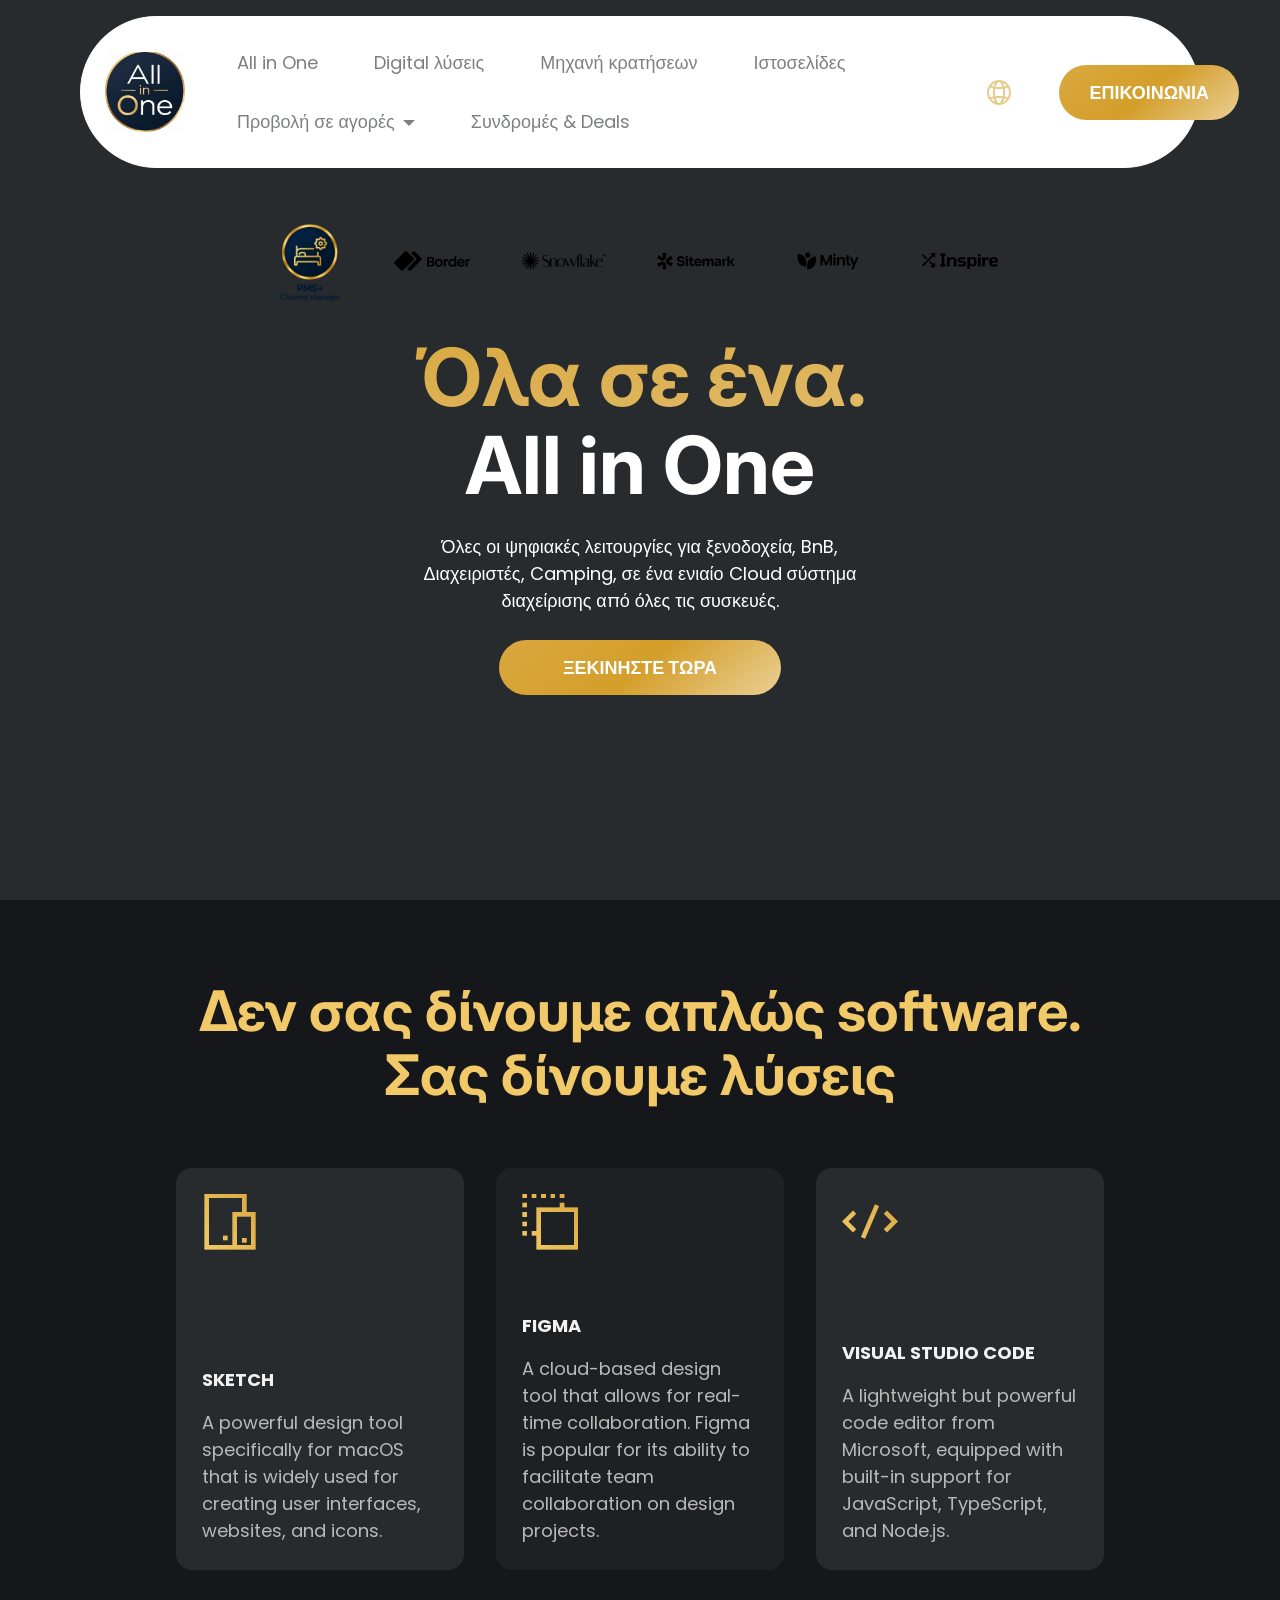
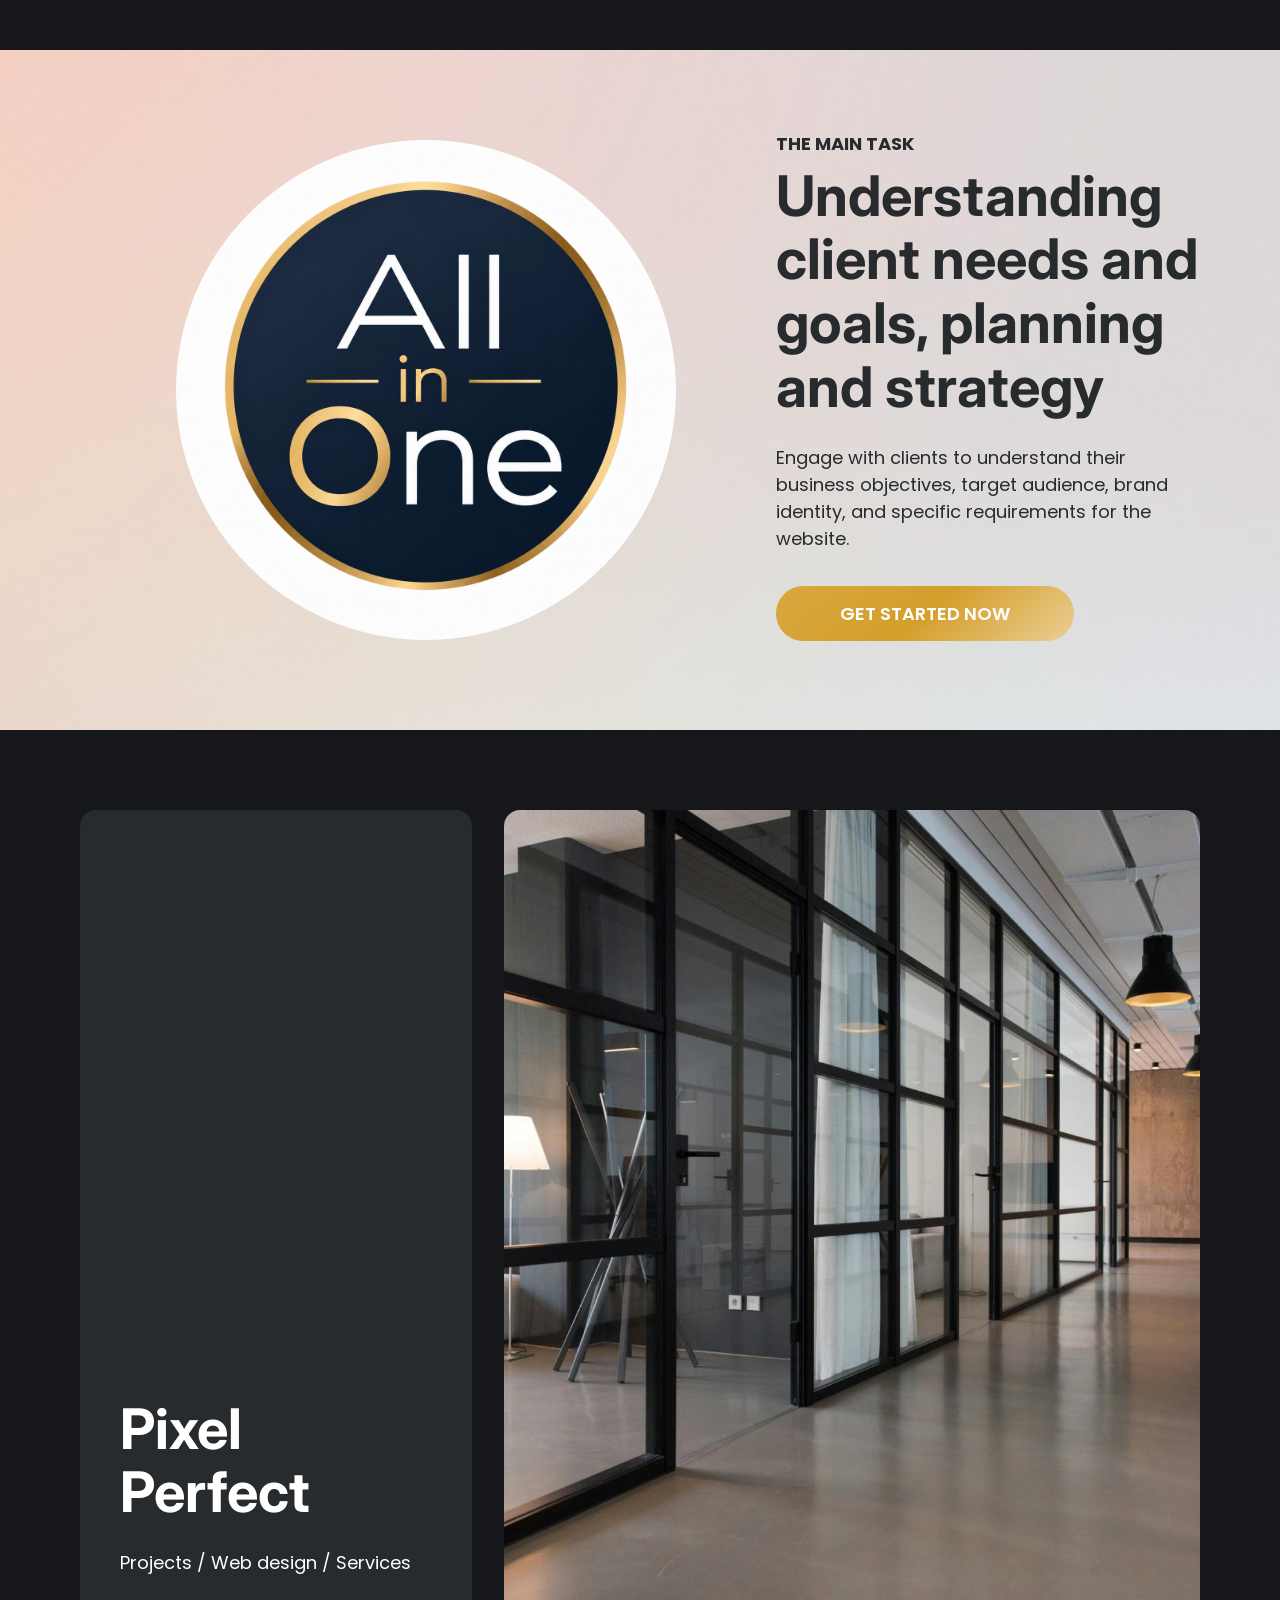
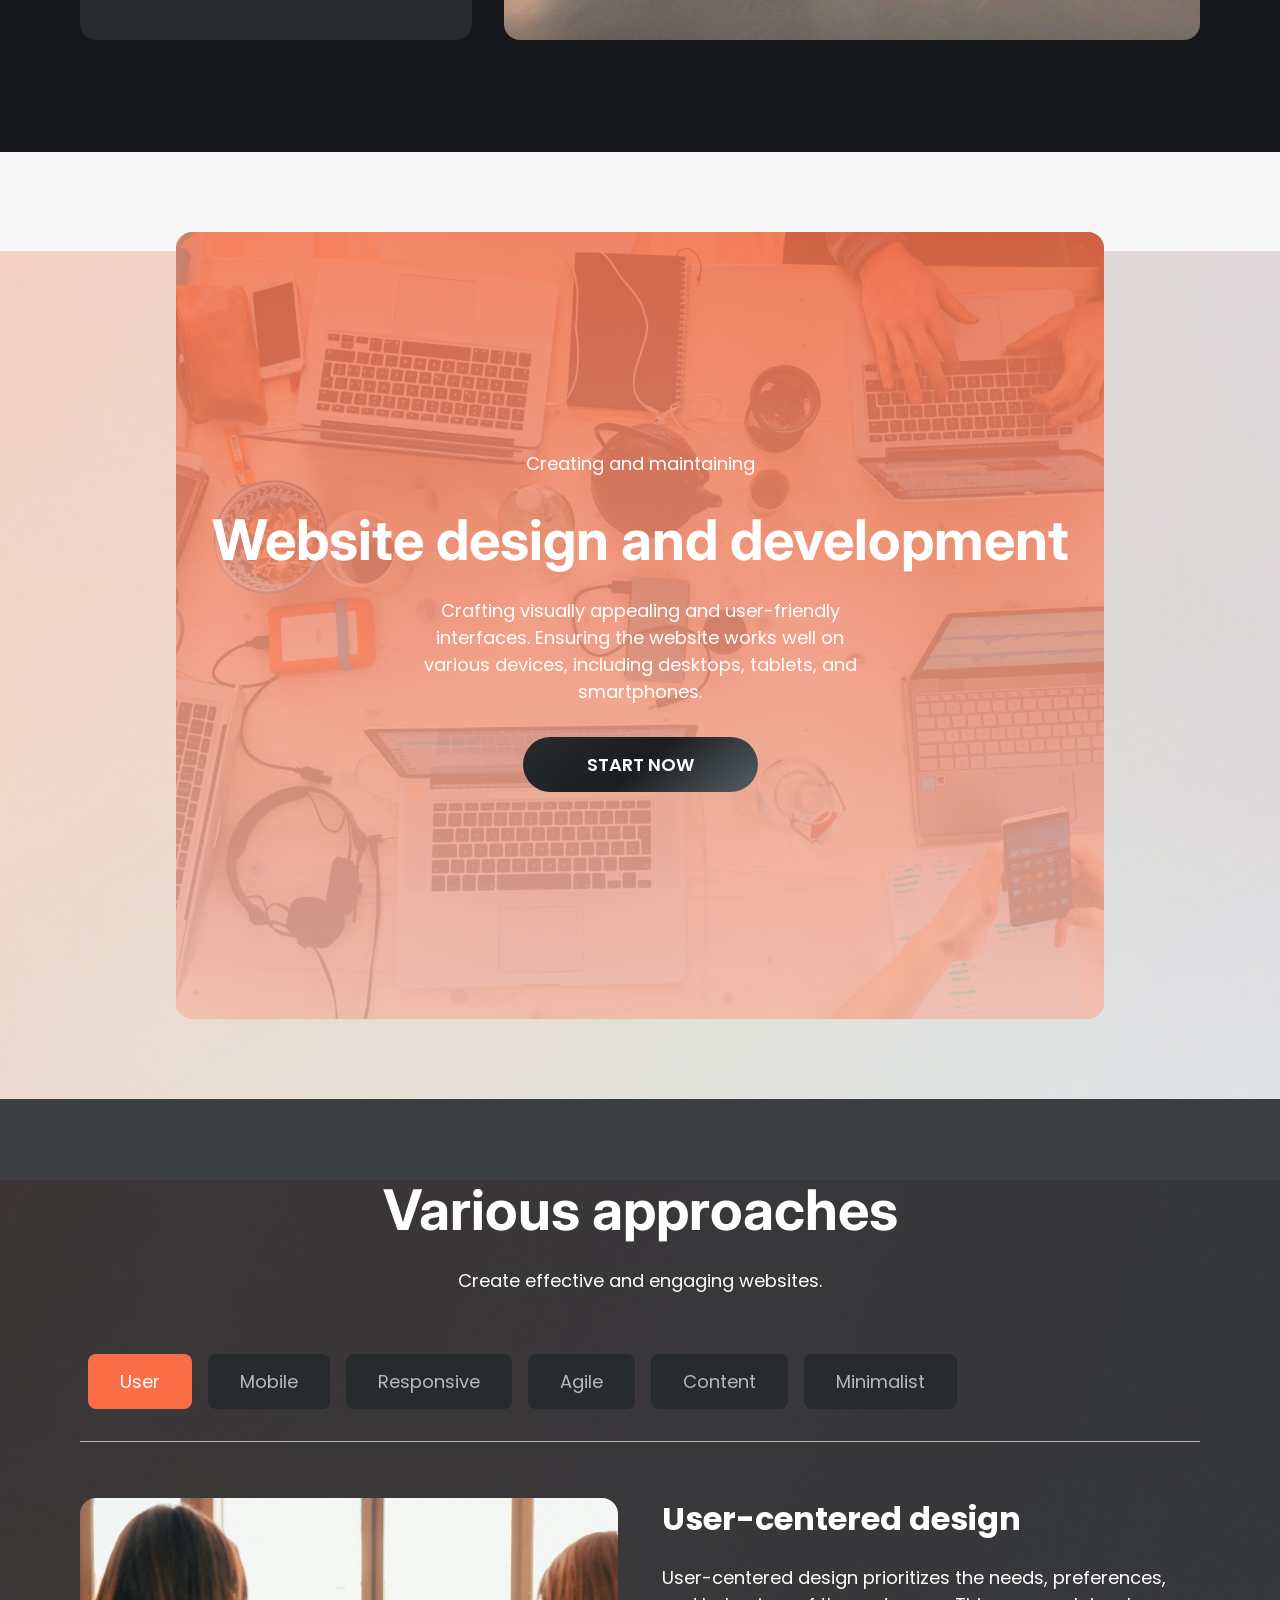
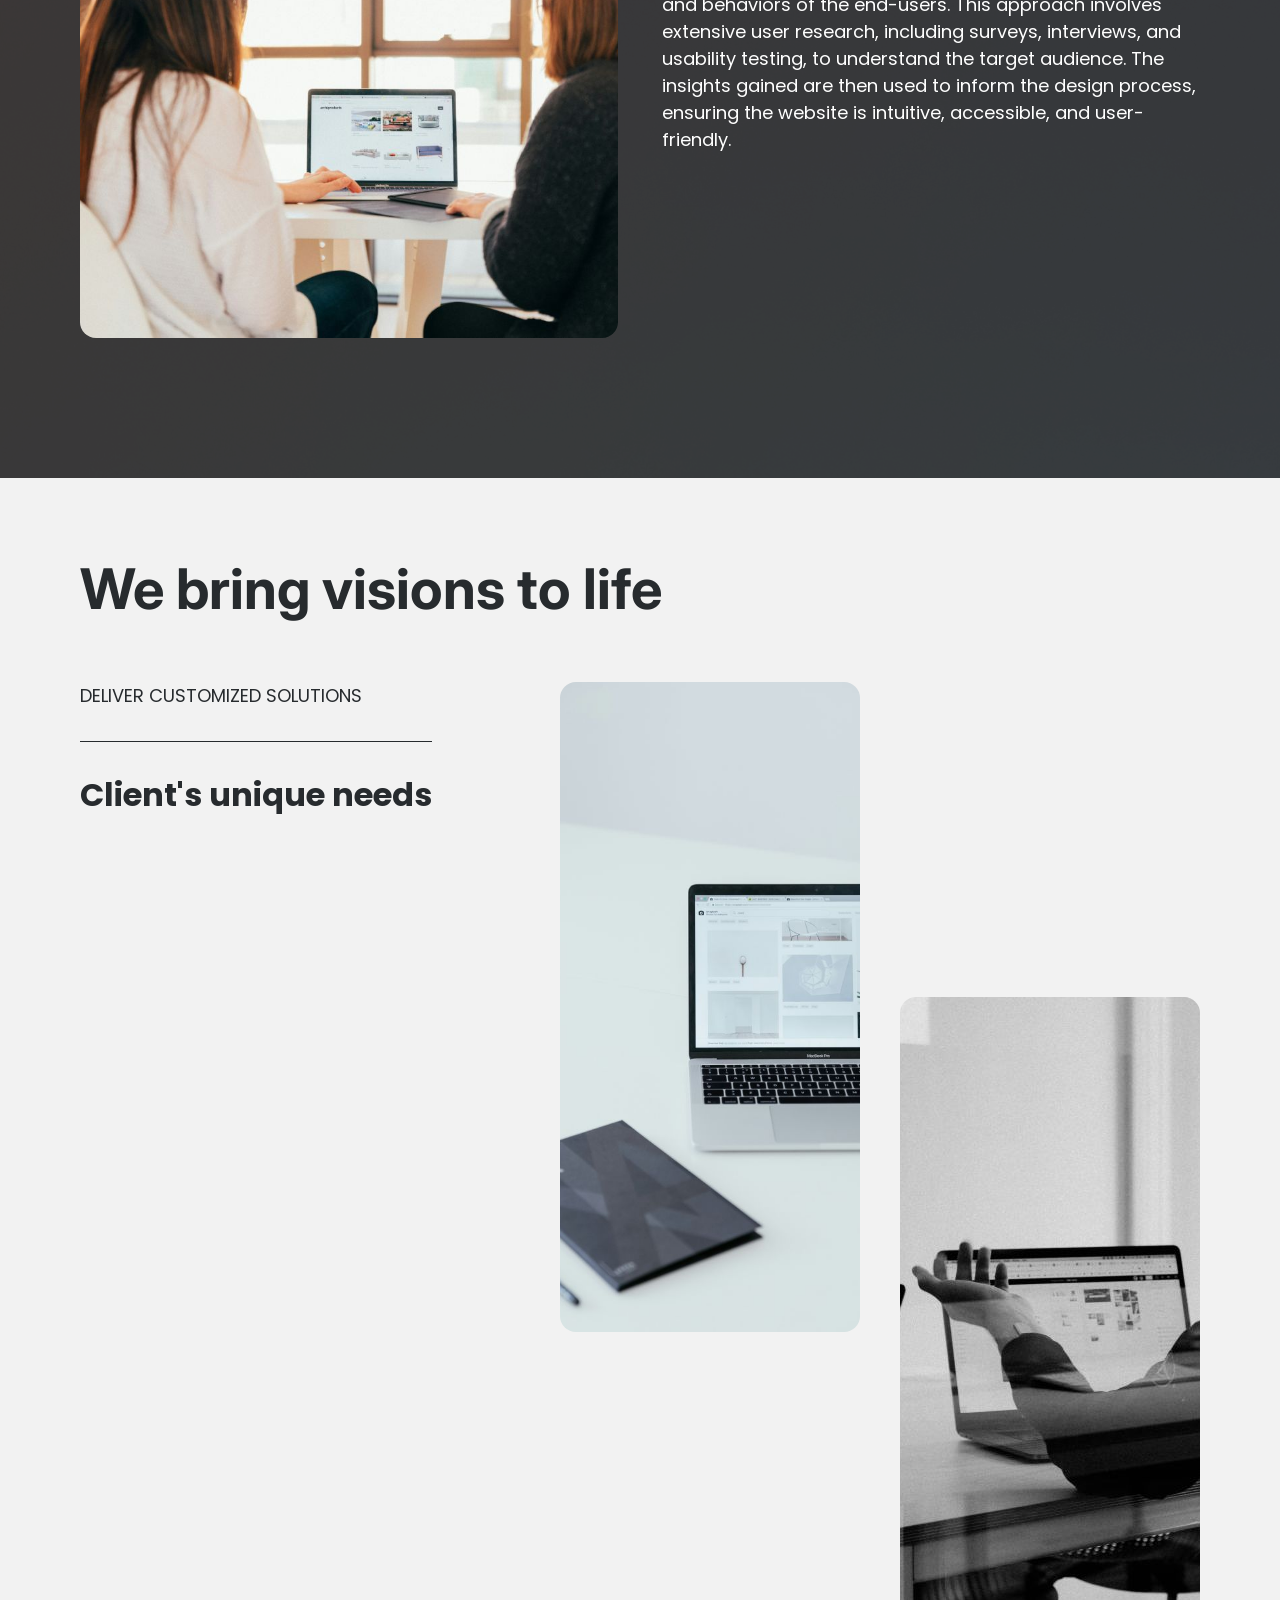
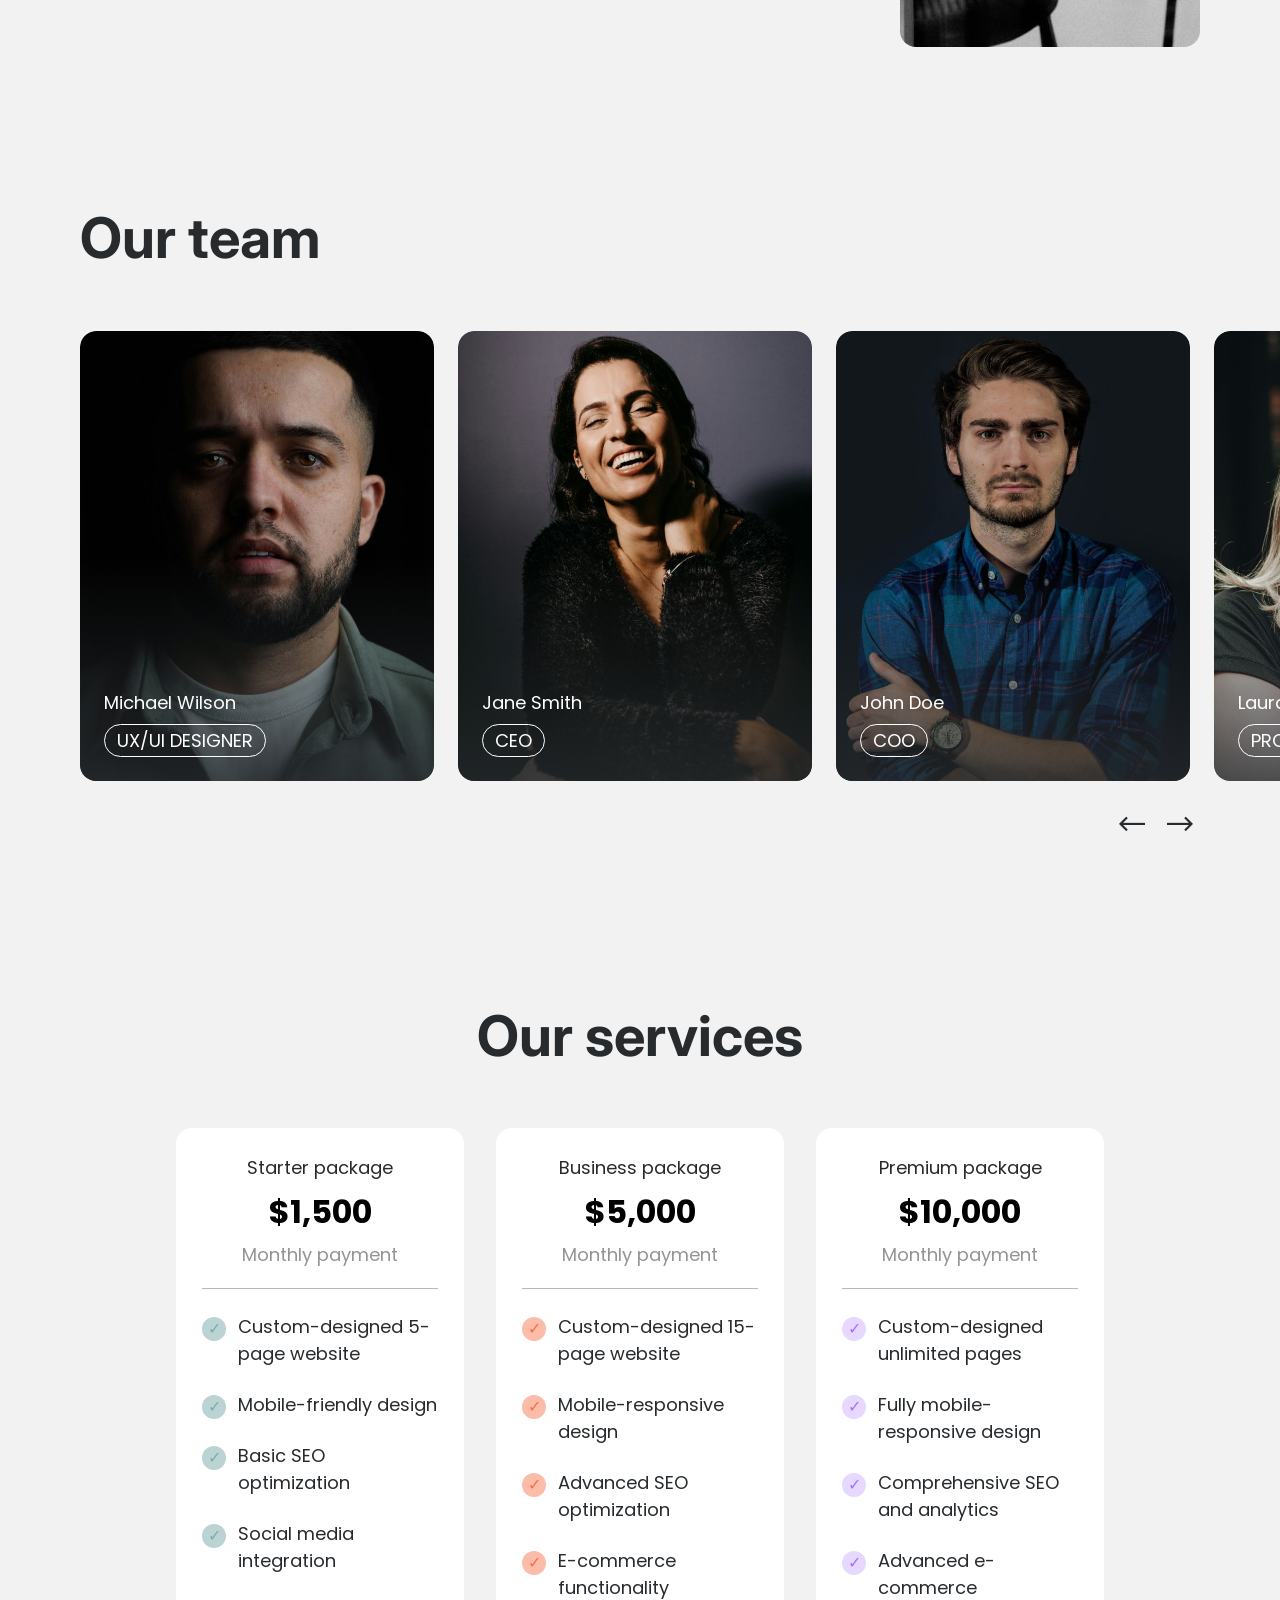
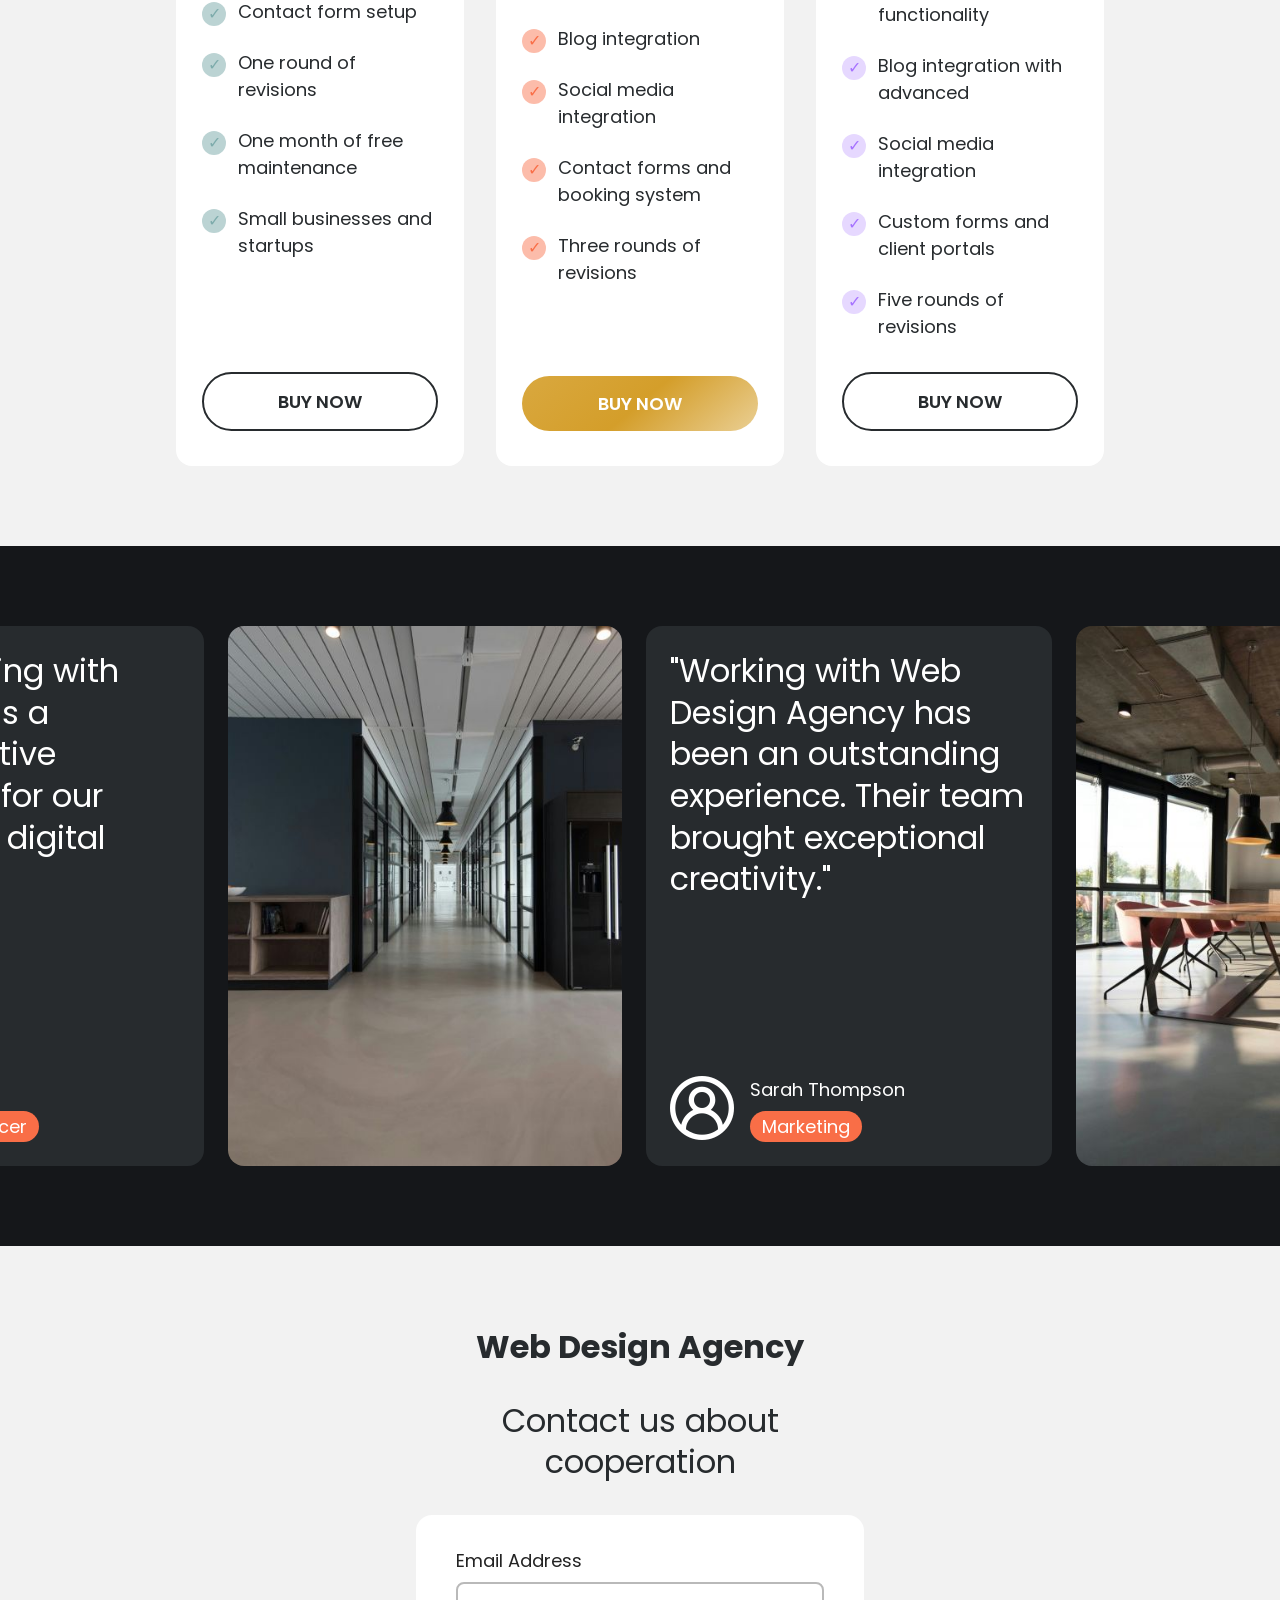
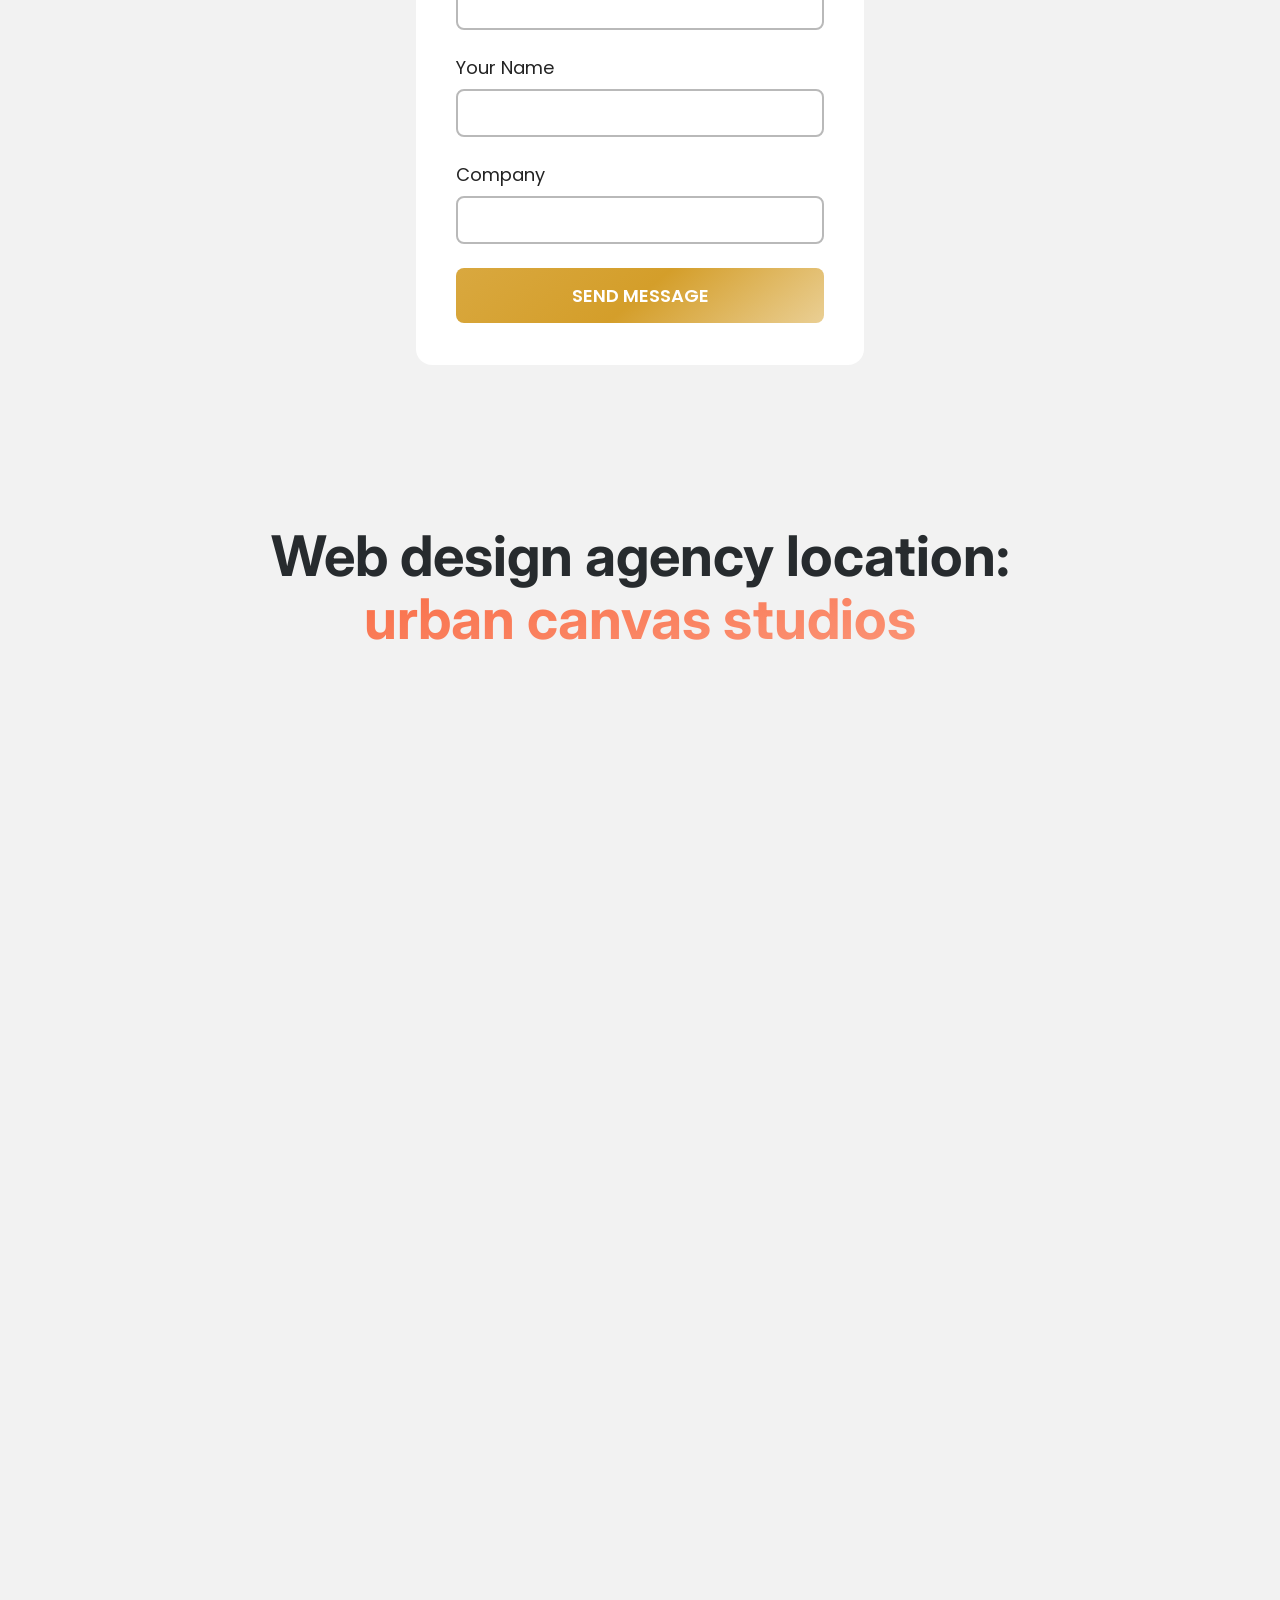
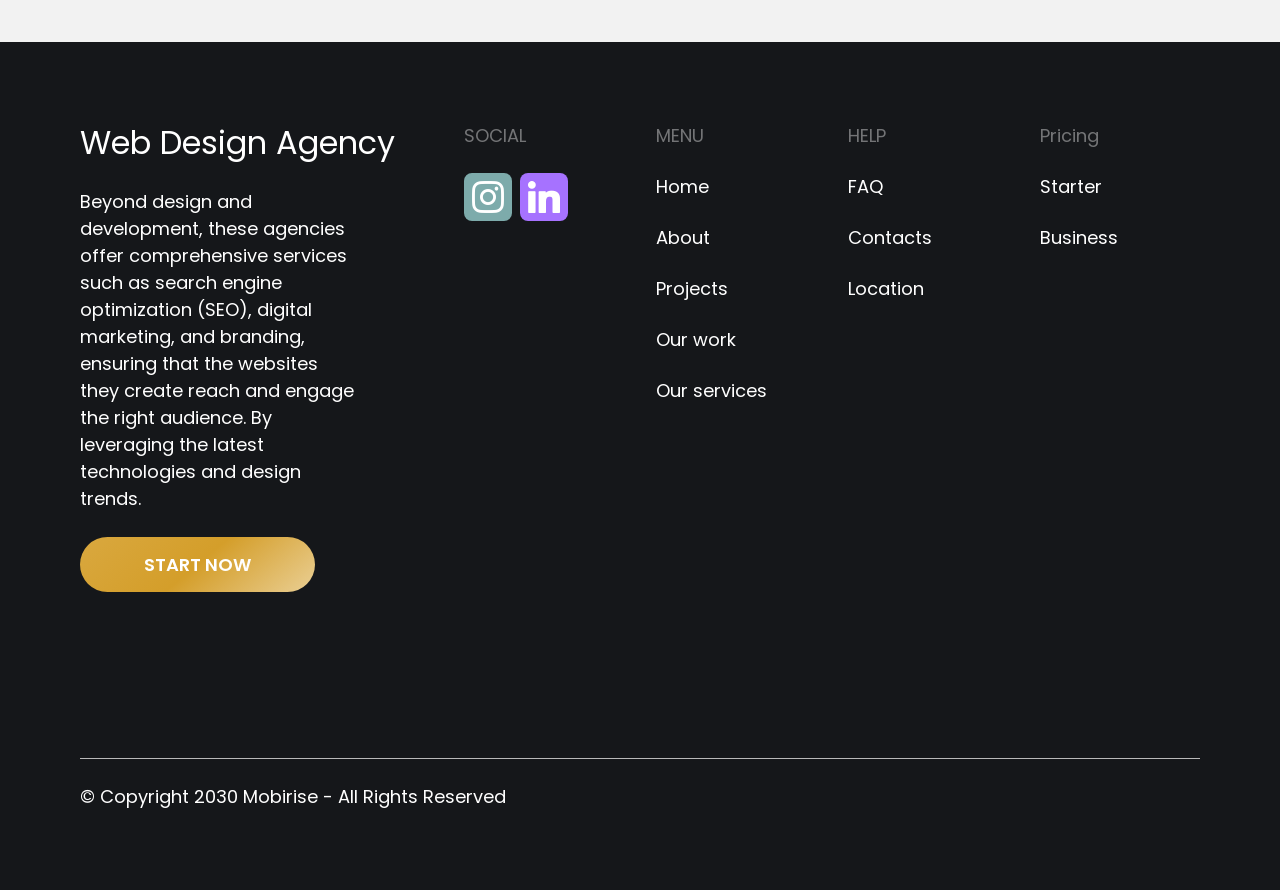
==== page1.html @ 9975ed6d "create github pages" ====
<!DOCTYPE html>
<html  >
<head>
  
  <meta charset="UTF-8">
  <meta http-equiv="X-UA-Compatible" content="IE=edge">
  
  <meta name="viewport" content="width=device-width, initial-scale=1, minimum-scale=1">
  <link rel="shortcut icon" href="assets/images/all-in-one-rundes-logo-new-1-160x160.png" type="image/x-icon">
  <meta name="description" content="">
  
  
  <title>Test ChatGPT</title>
  <link rel="stylesheet" href="assets/web/assets/mobirise-icons2/mobirise2.css">
  <link rel="stylesheet" href="assets/bootstrap/css/bootstrap.min.css">
  <link rel="stylesheet" href="assets/parallax/jarallax.css">
  <link rel="stylesheet" href="assets/dropdown/css/style.css">
  <link rel="stylesheet" href="assets/socicon/css/styles.css">
  <link rel="stylesheet" href="assets/theme/css/style.css">
  <link rel="preload" href="https://fonts.googleapis.com/css?family=Inter:100,200,300,400,500,600,700,800,900,100i,200i,300i,400i,500i,600i,700i,800i,900i&display=swap" as="style" onload="this.onload=null;this.rel='stylesheet'">
  <noscript><link rel="stylesheet" href="https://fonts.googleapis.com/css?family=Inter:100,200,300,400,500,600,700,800,900,100i,200i,300i,400i,500i,600i,700i,800i,900i&display=swap"></noscript>
  <link rel="preload" href="https://fonts.googleapis.com/css?family=Poppins:100,100i,200,200i,300,300i,400,400i,500,500i,600,600i,700,700i,800,800i,900,900i&display=swap" as="style" onload="this.onload=null;this.rel='stylesheet'">
  <noscript><link rel="stylesheet" href="https://fonts.googleapis.com/css?family=Poppins:100,100i,200,200i,300,300i,400,400i,500,500i,600,600i,700,700i,800,800i,900,900i&display=swap"></noscript>
  <link rel="preload" as="style" href="assets/mobirise/css/mbr-additional.css?v=fBbhf9"><link rel="stylesheet" href="assets/mobirise/css/mbr-additional.css?v=fBbhf9" type="text/css">

  
  
  

</head>
<body>
  
  <section data-bs-version="5.1" class="menu menu01 flexm5 cid-vvcooTs8A8" once="menu" id="menu01-2">
    

    <div class="container-fluid">
        <nav class="navbar navbar-dropdown navbar-fixed-top navbar-expand-lg">
            <div class="menu-container">
                <div class="navbar-brand">
				<span class="navbar-logo">
					<a href="file:///Users/andreasstefanis/Library/Application%20Support/Mobirise.com/Mobirise/andreas_0040stefanis_002dconsulting_002ede/addons/flexm5/components/index.html">
						<img src="assets/images/all-in-one-rundes-logo-new-1-160x160.png" alt="" style="height: 5rem;">
					</a>
				</span>
                    
                </div>
                <button class="navbar-toggler" type="button" data-toggle="collapse" data-bs-toggle="collapse" data-target="#navbarSupportedContent" data-bs-target="#navbarSupportedContent" aria-controls="navbarNavAltMarkup" aria-expanded="false" aria-label="Toggle navigation">
                    <div class="hamburger">
                        <span></span>
                        <span></span>
                        <span></span>
                        <span></span>
                    </div>
                </button>
                <div class="collapse navbar-collapse" id="navbarSupportedContent">
                    <ul class="navbar-nav nav-dropdown" data-app-modern-menu="true"><li class="nav-item">
                            <a class="nav-link link text-primary display-4" href="file:///Users/andreasstefanis/Library/Application%20Support/Mobirise.com/Mobirise/andreas_0040stefanis_002dconsulting_002ede/addons/flexm5/components/index.html">All in One</a>
                        </li><li class="nav-item"><a class="nav-link link text-primary display-4" href="file:///Users/andreasstefanis/Library/Application%20Support/Mobirise.com/Mobirise/andreas_0040stefanis_002dconsulting_002ede/addons/flexm5/components/index.html">Digital λύσεις</a></li><li class="nav-item"><a class="nav-link link text-primary display-4" href="file:///Users/andreasstefanis/Library/Application%20Support/Mobirise.com/Mobirise/andreas_0040stefanis_002dconsulting_002ede/addons/flexm5/components/index.html">Μηχανή κρατήσεων</a></li><li class="nav-item"><a class="nav-link link text-primary display-4" href="file:///Users/andreasstefanis/Library/Application%20Support/Mobirise.com/Mobirise/andreas_0040stefanis_002dconsulting_002ede/addons/flexm5/components/index.html">Ιστοσελίδες</a></li><li class="nav-item dropdown"><a class="nav-link link text-primary dropdown-toggle display-4" href="file:///Users/andreasstefanis/Library/Application%20Support/Mobirise.com/Mobirise/andreas_0040stefanis_002dconsulting_002ede/addons/flexm5/components/index.html" data-toggle="dropdown-submenu" data-bs-toggle="dropdown" data-bs-auto-close="outside" aria-expanded="false">Προβολή σε αγορές</a><div class="dropdown-menu" aria-labelledby="dropdown-324"><a class="text-primary dropdown-item display-4" href="file:///Users/andreasstefanis/Library/Application%20Support/Mobirise.com/Mobirise/andreas_0040stefanis_002dconsulting_002ede/addons/flexm5/components/index.html">Campings</a><a class="text-primary show dropdown-item display-4" href="file:///Users/andreasstefanis/Library/Application%20Support/Mobirise.com/Mobirise/andreas_0040stefanis_002dconsulting_002ede/addons/flexm5/components/index.html">Padel</a><a class="text-primary show dropdown-item display-4" href="file:///Users/andreasstefanis/Library/Application%20Support/Mobirise.com/Mobirise/andreas_0040stefanis_002dconsulting_002ede/addons/flexm5/components/index.html">secret-deals-hotels</a></div></li>
                        
                        
                        <li class="nav-item">
                            <a class="nav-link link text-primary display-4" href="#pricing01-e">Συνδρομές &amp; Deals</a>
                        </li></ul>
                    <div class="icons-menu">
                        <a class="iconfont-wrapper" href="#">
                            <span class="p-2 mbr-iconfont mobi-mbri-globe-2 mobi-mbri"></span>
                        </a>
                        
                        
                        
                    </div>
                    <div class="navbar-buttons mbr-section-btn"><a class="btn btn-secondary display-4" href="#">ΕΠΙΚΟΙΝΩΝΙΑ</a></div>
                </div>
            </div>
        </nav>
    </div>
</section>

<section data-bs-version="5.1" class="header01 flexm5 cid-vvcooTIbWu mbr-fullscreen" id="header01-3">
	

	
	

	<div class="container-fluid">
		<div class="row">
			<div class="col-12">
				<div class="content-wrapper">
					<div class="clients-wrapper">
						<div class="clients-wrap">
							<div class="item features-image">
								<div class="item-wrapper">
									<div class="item-img">
										<img src="assets/images/pms-channel20manager-labels-all-in-one-200x250.png" alt="" title="">
									</div>
								</div>
							</div>
							<div class="item features-image">
								<div class="item-wrapper">
									<div class="item-img">
										<img src="assets/images/2.png" alt="" title="">
									</div>
								</div>
							</div>
							<div class="item features-image">
								<div class="item-wrapper">
									<div class="item-img">
										<img src="assets/images/3.png" alt="" title="">
									</div>
								</div>
							</div>
							<div class="item features-image">
								<div class="item-wrapper">
									<div class="item-img">
										<img src="assets/images/4.png" alt="" title="">
									</div>
								</div>
							</div>
							<div class="item features-image">
								<div class="item-wrapper">
									<div class="item-img">
										<img src="assets/images/5.png" alt="" title="">
									</div>
								</div>
							</div>
							<div class="item features-image">
								<div class="item-wrapper">
									<div class="item-img">
										<img src="assets/images/6.png" alt="" title="">
									</div>
								</div>
							</div>
						</div>
					</div>
					<h1 class="mbr-section-title mbr-fonts-style display-1">
						<strong><span><b>Όλα σε ένα.</b></span><br>All in One</strong></h1>
					<div class="text-wrapper">
						<p class="mbr-text mbr-fonts-style display-4">
							Όλες οι ψηφιακές λειτουργίες για ξενοδοχεία, BnB, Διαχειριστές, Camping, σε ένα ενιαίο Cloud σύστημα διαχείρισης από όλες τις συσκευές.</p>
					</div>
					<div class="mbr-section-btn"><a class="btn btn-secondary display-4" href="#">ΞΕΚΙΝΗΣΤΕ ΤΩΡΑ</a></div>
				</div>
			</div>
		</div>
	</div>
</section>

<section data-bs-version="5.1" class="features02 flexm5 cid-vvcooTVljd" id="features02-4">
    

    
    

    <div class="container-fluid">
        <div class="row items-wrap">
            <div class="col-12 col-lg-10">
                <div class="content-wrapper">
                    <h2 class="mbr-section-title mbr-fonts-style display-5">
                        <strong>Δεν σας δίνουμε απλώς software. Σας δίνουμε λύσεις</strong></h2>
                </div>
            </div>
            <div class="col-12 col-lg-10">
                <div class="items-wrapper">
                    <div class="item features-without-image">
                        <div class="item-wrapper card_1">
                            <div class="icon-wrapper">
                                <span class="mbr-iconfont mobi-mbri-devices mobi-mbri"></span>
                            </div>
                            <div class="card-box">
                                <div class="title-wrap">
                                    <h4 class="item-title mbr-fonts-style display-4">
                                        <strong>SKETCH</strong>
                                    </h4>
                                    <p class="item-text mbr-fonts-style display-4">
                                        A powerful design tool specifically for macOS that is widely used for creating user
                                        interfaces, websites, and icons.
                                    </p>
                                </div>
                            </div>
                        </div>
                    </div>
                    <div class="item features-without-image">
                        <div class="item-wrapper card_2">
                            <div class="icon-wrapper">
                                <span class="mbr-iconfont mobi-mbri-drag-n-drop-2 mobi-mbri"></span>
                            </div>
                            <div class="card-box">
                                <div class="title-wrap">
                                    <h4 class="item-title_2 mbr-fonts-style display-4">
                                        <strong>FIGMA</strong>
                                    </h4>
                                    <p class="item-text_2 mbr-fonts-style display-4">
                                        A cloud-based design tool that allows for real-time collaboration. Figma is popular for
                                        its ability to facilitate team collaboration on design projects.
                                    </p>
                                </div>
                            </div>
                        </div>
                    </div>
                    <div class="item features-without-image">
                        <div class="item-wrapper card_1">
                            <div class="icon-wrapper">
                                <span class="mbr-iconfont mobi-mbri-code mobi-mbri"></span>
                            </div>
                            <div class="card-box">
                                <div class="title-wrap">
                                    <h4 class="item-title mbr-fonts-style display-4">
                                        <strong>VISUAL STUDIO CODE</strong>
                                    </h4>
                                    <p class="item-text mbr-fonts-style display-4">
                                        A lightweight but powerful code editor from Microsoft, equipped with built-in support
                                        for JavaScript, TypeScript, and Node.js.
                                    </p>
                                </div>
                            </div>
                        </div>
                    </div>
                </div>
            </div>
        </div>
    </div>
</section>

<section data-bs-version="5.1" class="article01 flexm5 cid-vvcooU8VPP" id="article01-5">
    

    
    <div class="mbr-overlay" style="opacity: 0.6; background-color: rgb(242, 242, 242);"></div>

    <div class="container-fluid">
        <div class="row items-wrapper">
            <div class="col-12 col-lg-5 card">
				<div class="image-wrapper">
					<img src="assets/images/all-in-one-rundes-logo-new-1254x1254.png" alt="">
				</div>
            </div>
            <div class="col-12 col-lg-6 card">
                <div class="content-wrapper">
                    <p class="mbr-desc mbr-fonts-style display-4">
                        <strong>THE MAIN TASK </strong>
                    </p>
                    <h2 class="mbr-section-title mbr-fonts-style display-5">
                        <strong>Understanding client needs and goals, planning and strategy</strong>
                    </h2>
                    <p class="mbr-text mbr-fonts-style display-4">
                        Engage with clients to understand their business objectives, target audience, brand identity,
                        and specific requirements for the website.
                    </p>
                    <div class="mbr-section-btn">
                        <a class="btn btn-secondary display-4" href="#">
                            GET STARTED NOW
                        </a>
                    </div>
                </div>
            </div>
        </div>
    </div>
</section>

<section data-bs-version="5.1" class="features04 flexm5 cid-vvcooUjVw0" id="features04-6">
    

    
    

    <div class="container-fluid">
        <div class="row">
            <div class="col-12">
                <div class="items-wrapper">
                    <div class="item features-image">
                        <div class="item-wrapper">
                            <div class="item-content">
                                <div class="title-wrap">
                                    <h4 class="item-title mbr-fonts-style display-5">
                                        <strong>Pixel Perfect</strong>
                                    </h4>
                                    <p class="item-desc mbr-fonts-style display-4">
                                        Projects / Web design / Services
                                    </p>
                                </div>
                            </div>
                            <div class="item-img">
                                <img src="assets/images/background2.jpg" alt="">
                            </div>
                        </div>
                    </div>
                </div>
            </div>
        </div>
    </div>
</section>

<section data-bs-version="5.1" class="article03 flexm5 cid-vvcooUuS1b mbr-parallax-background" id="article03-7">
    

    
    <div class="mbr-overlay" style="opacity: 0.6; background-color: rgb(242, 242, 242);"></div>

    <div class="container-fluid">
        <div class="row items-wrapper">
            <div class="col-12 col-lg-10">
                <div class="card-wrapper">
                    <div class="image-wrapper">
                        <img src="assets/images/background4.jpg" alt="">
                    </div>
                   <div class="content-wrap">
                       <p class="mbr-desc mbr-fonts-style display-4">
                           Creating and maintaining
                       </p>
                       <h2 class="mbr-section-title mbr-fonts-style display-5">
                           <strong>Website design and development</strong>
                       </h2>
                       <div class="text-wrapper">
                           <p class="mbr-text mbr-fonts-style display-4">
                               Crafting visually appealing and user-friendly interfaces. Ensuring the website works well on
                               various devices, including desktops, tablets, and smartphones.
                           </p>
                       </div>
                       <div class="mbr-section-btn">
                           <a class="btn btn-primary display-4" href="#">
                               START NOW
                           </a>
                       </div>
                   </div>
                </div>
            </div>
        </div>
    </div>
</section>

<section data-bs-version="5.1" class="tabs01 flexm5 cid-vvcooUFqM9 mbr-parallax-background" id="tabs01-8">
    

    
    <div class="mbr-overlay" style="opacity: 0.9; background-color: rgb(39, 43, 46);"></div>

    <div class="container-fluid">
        <div class="row">
            <div class="col-12">
                <div class="content-wrapper">
                    <h2 class="mbr-section-title mbr-fonts-style display-5">
                        <strong>Various approaches</strong>
                    </h2>
                    <p class="mbr-text mbr-fonts-style display-4">
                        Create effective and engaging websites.
                    </p>
                </div>
                <div class="tabs-wrapper">
                    <ul class="nav nav-tabs" role="tablist">
                        <li class="nav-item first mbr-fonts-style">
                            <a class="nav-link show active mbr-fonts-style display-4" role="tab" data-toggle="tab" data-bs-toggle="tab" href="#tab1" aria-selected="true">
                                User
                            </a>
                        </li>
                        <li class="nav-item">
                            <a class="nav-link show active mbr-fonts-style display-4" role="tab" data-toggle="tab" data-bs-toggle="tab" href="#tab2" aria-selected="true">
                                Mobile
                            </a>
                        </li>
                        <li class="nav-item">
                            <a class="nav-link show active mbr-fonts-style display-4" role="tab" data-toggle="tab" data-bs-toggle="tab" href="#tab3" aria-selected="true">
                                Responsive
                            </a>
                        </li>
                        <li class="nav-item">
                            <a class="nav-link show active mbr-fonts-style display-4" role="tab" data-toggle="tab" data-bs-toggle="tab" href="#tab4" aria-selected="true">
                                Agile
                            </a>
                        </li>
                        <li class="nav-item">
                            <a class="nav-link show active mbr-fonts-style display-4" role="tab" data-toggle="tab" data-bs-toggle="tab" href="#tab5" aria-selected="true">
                                Content
                            </a>
                        </li>
                        <li class="nav-item">
                            <a class="nav-link show active mbr-fonts-style display-4" role="tab" data-toggle="tab" data-bs-toggle="tab" href="#tab6" aria-selected="true">
                                Minimalist
                            </a>
                        </li>
                    </ul>
                </div>
                <div class="tab-content">
                    <div id="tab1" class="tab-pane in active" role="tabpanel">
                        <div class="content-wrapper">
                            <div class="image-wrapper">
                                <img src="assets/images/image18.jpg" alt="">
                            </div>
                            <div class="text-wrapper">
                                <h4 class="item-title mbr-fonts-style display-7">
                                    <strong>User-centered design</strong>
                                </h4>
                                <div class="text-wrap">
                                    <p class="item-text mbr-fonts-style display-4">
                                        User-centered design prioritizes the needs, preferences, and behaviors of the
                                        end-users. This approach involves extensive user research, including surveys,
                                        interviews, and usability testing, to understand the target audience. The
                                        insights gained are then used to inform the design process, ensuring the website
                                        is intuitive, accessible, and user-friendly.
                                    </p>
                                </div>
                            </div>
                        </div>
                    </div>
                    <div id="tab2" class="tab-pane" role="tabpanel">
                        <div class="content-wrapper">
                            <div class="image-wrapper">
                                <img src="assets/images/image2.jpg" alt="">
                            </div>
                            <div class="text-wrapper">
                                <h4 class="item-title mbr-fonts-style display-7">
                                    <strong>Mobile-first design</strong>
                                </h4>
                                <div class="text-wrap">
                                    <p class="item-text mbr-fonts-style display-4">
                                        With the increasing use of mobile devices, many web design agencies adopt a
                                        mobile-first approach. This strategy involves designing the mobile version of a
                                        website first, then scaling up for larger screens. This ensures that the site is
                                        optimized for mobile users, providing a seamless experience on smartphones and
                                        tablets.
                                    </p>
                                </div>
                            </div>
                        </div>
                    </div>
                    <div id="tab3" class="tab-pane" role="tabpanel">
                        <div class="content-wrapper">
                            <div class="image-wrapper">
                                <img src="assets/images/background4.jpg" alt="">
                            </div>
                            <div class="text-wrapper">
                                <h4 class="item-title mbr-fonts-style display-7">
                                    <strong>Responsive web design</strong>
                                </h4>
                                <div class="text-wrap">
                                    <p class="item-text mbr-fonts-style display-4">
                                        Responsive web design ensures that a website adapts to different screen sizes
                                        and devices. By using flexible grids, layouts, and images, a responsive design
                                        provides an optimal viewing experience across a wide range of devices, from
                                        desktops to mobile phones. This approach is crucial for reaching a diverse
                                        audience.
                                    </p>
                                </div>
                            </div>
                        </div>
                    </div>
                    <div id="tab4" class="tab-pane" role="tabpanel">
                        <div class="content-wrapper">
                            <div class="image-wrapper">
                                <img src="assets/images/image13.jpg" alt="">
                            </div>
                            <div class="text-wrapper">
                                <h4 class="item-title mbr-fonts-style display-7">
                                    <strong>Agile development</strong>
                                </h4>
                                <div class="text-wrap">
                                    <p class="item-text mbr-fonts-style display-4">
                                        Agile development is a collaborative and iterative approach that emphasizes
                                        flexibility and customer feedback. Web design agencies using this method work in
                                        sprints, regularly delivering small updates and enhancements. This allows for
                                        continuous improvement based on user feedback and changing requirements,
                                        resulting in a more refined final product.
                                    </p>
                                </div>
                            </div>
                        </div>
                    </div>
                    <div id="tab5" class="tab-pane" role="tabpanel">
                        <div class="content-wrapper">
                            <div class="image-wrapper">
                                <img src="assets/images/image4.jpg" alt="">
                            </div>
                            <div class="text-wrapper">
                                <h4 class="item-title mbr-fonts-style display-7">
                                    <strong>Content-first design</strong>
                                </h4>
                                <div class="text-wrap">
                                    <p class="item-text mbr-fonts-style display-4">
                                        Content-first design focuses on the content as the primary driver of the design
                                        process. By prioritizing the website’s content early in the design phase,
                                        agencies ensure that the layout and structure effectively support and highlight
                                        the message. This approach is particularly useful for content-heavy sites like
                                        blogs, news sites, and corporate websites.
                                    </p>
                                </div>
                            </div>
                        </div>
                    </div>
                    <div id="tab6" class="tab-pane" role="tabpanel">
                        <div class="content-wrapper">
                            <div class="image-wrapper">
                                <img src="assets/images/image24.jpg" alt="">
                            </div>
                            <div class="text-wrapper">
                                <h4 class="item-title mbr-fonts-style display-7">
                                    <strong>Minimalist design</strong>
                                </h4>
                                <div class="text-wrap">
                                    <p class="item-text mbr-fonts-style display-4">
                                        Minimalist design emphasizes simplicity and clarity, stripping away unnecessary
                                        elements to focus on essential features and content. This approach creates
                                        clean, elegant websites that are easy to navigate and fast to load. It’s
                                        particularly effective for businesses that want to convey a sense of
                                        sophistication and modernity.
                                    </p>
                                </div>
                            </div>
                        </div>
                    </div>
                </div>
            </div>
        </div>
    </div>
</section>

<section data-bs-version="5.1" class="gallery01 flexm5 cid-vvcooUUqbz" id="gallery01-9">
    

    
    

    <div class="container-fluid">
        <div class="row items-wrap">
            <div class="col-12">
				<div class="title-wrapper">
                    <h2 class="mbr-section-title mbr-fonts-style display-5">
                        <strong>We bring visions to life</strong>
                    </h2>
                </div>
            </div>
            <div class="col-12 col-lg-4">
                <div class="content-wrapper">
                    <p class="mbr-desc mbr-fonts-style display-4">
                        DELIVER CUSTOMIZED SOLUTIONS
                    </p>
                    <h3 class="mbr-section-subtitle mbr-fonts-style display-7">
                        <strong>Client's unique needs</strong>
                    </h3>
                </div>
            </div>
            <div class="col-12 col-lg-7">
                <div class="items-wrapper">
                    <div class="item features-image">
                        <div class="item-wrapper">
                            <div class="item-img">
                                <img src="assets/images/image11.jpg" alt="" title="">
                            </div>
                        </div>
                    </div>
                    <div class="item features-image">
                        <div class="item-wrapper">
                            <div class="item-img">
                                <img src="assets/images/image12.jpg" alt="" title="">
                            </div>
                        </div>
                    </div>
                </div>
            </div>
        </div>
    </div>
</section>

<section data-bs-version="5.1" class="slider03 mbr-embla flexm5 cid-vvcooV6jDt" id="slider03-a">
    
    

    <div class="container-fluid">
        <div class="row">
            <div class="col-12">
                <div class="title-wrapper">
                    <h2 class="mbr-section-title mbr-fonts-style display-5">
                        <strong>Our team</strong>
                    </h2>
                </div>
                <div class="embla" data-skip-snaps="true" data-align="center" data-contain-scroll="trimSnaps" data-auto-play-interval="4" data-draggable="true">
                    <div class="embla__viewport">
                        <div class="embla__container">
                            <div class="embla__slide slider-image item" style="margin-left: 12px; margin-right: 12px;">
                                <div class="slide-content">
                                    <div class="item-wrapper">
                                        <div class="item-img">
                                            <img src="assets/images/image21.jpg" alt="">
                                        </div>
                                        <div class="item-content">
                                            <p class="item-name mbr-fonts-style display-4">
                                                Michael Wilson
                                            </p>
                                            <div class="desc-wrapper">
                                                <p class="item-tag mbr-fonts-style display-4">
                                                    UX/UI DESIGNER
                                                </p>
                                            </div>
                                        </div>
                                    </div>
                                </div>
                            </div>
                            <div class="embla__slide slider-image item" style="margin-left: 12px; margin-right: 12px;">
                                <div class="slide-content">
                                    <div class="item-wrapper">
                                        <div class="item-img">
                                            <img src="assets/images/image7.jpg" alt="">
                                        </div>
                                        <div class="item-content">
                                            <p class="item-name mbr-fonts-style display-4">
                                                Jane Smith
                                            </p>
                                            <div class="desc-wrapper">
                                                <p class="item-tag mbr-fonts-style display-4">
                                                    CEO
                                                </p>
                                            </div>
                                        </div>
                                    </div>
                                </div>
                            </div>
                            <div class="embla__slide slider-image item" style="margin-left: 12px; margin-right: 12px;">
                                <div class="slide-content">
                                    <div class="item-wrapper">
                                        <div class="item-img">
                                            <img src="assets/images/image26.jpg" alt="">
                                        </div>
                                        <div class="item-content">
                                            <p class="item-name mbr-fonts-style display-4">
                                                John Doe
                                            </p>
                                            <div class="desc-wrapper">
                                                <p class="item-tag mbr-fonts-style display-4">
                                                    COO
                                                </p>
                                            </div>
                                        </div>
                                    </div>
                                </div>
                            </div>
                            <div class="embla__slide slider-image item" style="margin-left: 12px; margin-right: 12px;">
                                <div class="slide-content">
                                    <div class="item-wrapper">
                                        <div class="item-img">
                                            <img src="assets/images/image14.jpg" alt="">
                                        </div>
                                        <div class="item-content">
                                            <p class="item-name mbr-fonts-style display-4">
                                                Laura Kim
                                            </p>
                                            <div class="desc-wrapper">
                                                <p class="item-tag mbr-fonts-style display-4">
                                                    PROJECT MANAGER
                                                </p>
                                            </div>
                                        </div>
                                    </div>
                                </div>
                            </div>
                            <div class="embla__slide slider-image item" style="margin-left: 12px; margin-right: 12px;">
                                <div class="slide-content">
                                    <div class="item-wrapper">
                                        <div class="item-img">
                                            <img src="assets/images/image22.jpg" alt="">
                                        </div>
                                        <div class="item-content">
                                            <p class="item-name mbr-fonts-style display-4">
                                                Jessica Hernandez
                                            </p>
                                            <div class="desc-wrapper">
                                                <p class="item-tag mbr-fonts-style display-4">
                                                    SEO
                                                </p>
                                            </div>
                                        </div>
                                    </div>
                                </div>
                            </div>
                            <div class="embla__slide slider-image item" style="margin-left: 12px; margin-right: 12px;">
                                <div class="slide-content">
                                    <div class="item-wrapper">
                                        <div class="item-img">
                                            <img src="assets/images/image17.jpg" alt="">
                                        </div>
                                        <div class="item-content">
                                            <p class="item-name mbr-fonts-style display-4">
                                                Chris Walker
                                            </p>
                                            <div class="desc-wrapper">
                                                <p class="item-tag mbr-fonts-style display-4">
                                                    GRAPHIC DESIGNER
                                                </p>
                                            </div>
                                        </div>
                                    </div>
                                </div>
                            </div>
                            <div class="embla__slide slider-image item" style="margin-left: 12px; margin-right: 12px;">
                                <div class="slide-content">
                                    <div class="item-wrapper">
                                        <div class="item-img">
                                            <img src="assets/images/image1.jpg" alt="">
                                        </div>
                                        <div class="item-content">
                                            <p class="item-name mbr-fonts-style display-4">
                                                Linda Young
                                            </p>
                                            <div class="desc-wrapper">
                                                <p class="item-tag mbr-fonts-style display-4">
                                                    QUALITY ASSURANCE
                                                </p>
                                            </div>
                                        </div>
                                    </div>
                                </div>
                            </div>
                        </div>
                    </div>
                    <button class="embla__button embla__button--prev">
                        <span class="mobi-mbri mobi-mbri-left mbr-iconfont" aria-hidden="true"></span>
                        <span class="sr-only visually-hidden visually-hidden visually-hidden">Previous</span>
                    </button>
                    <button class="embla__button embla__button--next">
                        <span class="mobi-mbri mobi-mbri-right mbr-iconfont" aria-hidden="true"></span>
                        <span class="sr-only visually-hidden visually-hidden visually-hidden">Next</span>
                    </button>
                </div>
            </div>
        </div>
    </div>
</section>

<section data-bs-version="5.1" class="pricing01 flexm5 cid-vvcooVnG2F" id="pricing01-b">
    

    
    

    <div class="container-fluid">
        <div class="row items-wrap">
            <div class="col-12 col-lg-10">
                <div class="content-wrapper">
                    <h2 class="mbr-section-title mbr-fonts-style display-5">
                        <strong>Our services</strong>
                    </h2>
                </div>
            </div>
            <div class="col-12 col-lg-10">
                <div class="items-wrapper">
                    <div class="item features-without-image">
                        <div class="item-wrapper">
                            <div class="card-box">
                                <h4 class="item-title mbr-fonts-style display-4">
                                    Starter package
                                </h4>
                                <p class="item-price mbr-fonts-style display-7">
                                    <strong>$1,500</strong>
                                </p>
                                <p class="item-desc mbr-fonts-style display-4">
                                    Monthly payment
                                </p>
                                <div class="border-wrap"></div>
                                <div class="list-wrapper">
                                    <ul class="list mbr-fonts-style list_1 display-4">
                                        <li class="item-wrap">Custom-designed 5-page website</li>
                                        <li class="item-wrap">Mobile-friendly design</li>
                                        <li class="item-wrap">Basic SEO optimization</li>
                                        <li class="item-wrap">Social media integration</li>
                                        <li class="item-wrap">Contact form setup</li>
                                        <li class="item-wrap">One round of revisions</li>
                                        <li class="item-wrap">One month of free maintenance</li>
                                        <li class="item-wrap">Small businesses and startups</li>
                                    </ul>
                                </div>
                            </div>
                            <div class="mbr-section-btn">
                                <a class="btn btn-primary-outline display-4" href="#">
                                    BUY NOW
                                </a>
                            </div>
                        </div>
                    </div>
                    <div class="item features-without-image">
                        <div class="item-wrapper">
                            <div class="card-box">
                                <h4 class="item-title mbr-fonts-style display-4">
                                    Business package
                                </h4>
                                <p class="item-price mbr-fonts-style display-7">
                                    <strong>$5,000</strong>
                                </p>
                                <p class="item-desc mbr-fonts-style display-4">
                                    Monthly payment
                                </p>
                                <div class="border-wrap"></div>
                                <div class="list-wrapper">
                                    <ul class="list mbr-fonts-style list_2 display-4">
                                        <li class="item-wrap">Custom-designed 15-page website</li>
                                        <li class="item-wrap">Mobile-responsive design</li>
                                        <li class="item-wrap">Advanced SEO optimization</li>
                                        <li class="item-wrap">E-commerce functionality</li>
                                        <li class="item-wrap">Blog integration</li>
                                        <li class="item-wrap">Social media integration</li>
                                        <li class="item-wrap">Contact forms and booking system</li>
                                        <li class="item-wrap">Three rounds of revisions</li>
                                    </ul>
                                </div>
                            </div>
                            <div class="mbr-section-btn">
                                <a class="btn btn-secondary display-4" href="#">
                                    BUY NOW
                                </a>
                            </div>
                        </div>
                    </div>
                    <div class="item features-without-image">
                        <div class="item-wrapper">
                            <div class="card-box">
                                <h4 class="item-title mbr-fonts-style display-4">
                                    Premium package
                                </h4>
                                <p class="item-price mbr-fonts-style display-7">
                                    <strong>$10,000</strong>
                                </p>
                                <p class="item-desc mbr-fonts-style display-4">
                                    Monthly payment
                                </p>
                                <div class="border-wrap"></div>
                                <div class="list-wrapper">
                                    <ul class="list mbr-fonts-style list_3 display-4">
                                        <li class="item-wrap">Custom-designed unlimited pages</li>
                                        <li class="item-wrap">Fully mobile-responsive design</li>
                                        <li class="item-wrap">Comprehensive SEO and analytics</li>
                                        <li class="item-wrap">Advanced e-commerce functionality </li>
                                        <li class="item-wrap">Blog integration with advanced</li>
                                        <li class="item-wrap">Social media integration</li>
                                        <li class="item-wrap">Custom forms and client portals</li>
                                        <li class="item-wrap">Five rounds of revisions</li>
                                    </ul>
                                </div>
                            </div>
                            <div class="mbr-section-btn">
                                <a class="btn btn-primary-outline display-4" href="#">
                                    BUY NOW
                                </a>
                            </div>
                        </div>
                    </div>
                </div>
            </div>
        </div>
    </div>
</section>

<section data-bs-version="5.1" class="slider02 mbr-embla flexm5 cid-vvcooVCI2d" id="slider02-c">
    
    

    <div class="container-fluid">
        <div class="row">
            <div class="col-12">
                <div class="embla" data-skip-snaps="true" data-align="center" data-contain-scroll="trimSnaps" data-loop="true" data-auto-play="true" data-auto-play-interval="4" data-draggable="true">
                    <div class="embla__viewport">
                        <div class="embla__container">
                            <div class="embla__slide slider-image item" style="margin-left: 12px; margin-right: 12px;">
                                <div class="slide-content">
                                    <div class="item-wrapper">
                                        <div class="item-img">
                                            <img src="assets/images/image20.jpg" alt="">
                                        </div>
                                        <div class="item-content">
                                            <p class="item-text mbr-fonts-style display-7">
                                                "Working with Web Design Agency has been an outstanding
                                                experience. Their team brought exceptional creativity."
                                            </p>
                                            <div class="item-wrap">
                                                <div class="name-wrapper">
                                                    <div class="icon-wrapper">
                                                    <span class="mbr-iconfont mobi-mbri-user-2 mobi-mbri"></span>
                                                    </div>
                                                    <div class="name-wrap">
                                                        <p class="item-name mbr-fonts-style display-4">
                                                            Sarah Thompson
                                                        </p>
                                                        <div class="desc-wrapper">
                                                            <p class="item-tag mbr-fonts-style display-4">
                                                                Marketing
                                                            </p>
                                                        </div>
                                                    </div>
                                                </div>
                                            </div>
                                        </div>
                                    </div>
                                </div>
                            </div>
                            <div class="embla__slide slider-image item" style="margin-left: 12px; margin-right: 12px;">
                                <div class="slide-content">
                                    <div class="item-wrapper">
                                        <div class="item-img">
                                            <img src="assets/images/image25.jpg" alt="">
                                        </div>
                                        <div class="item-content">
                                            <p class="item-text mbr-fonts-style display-7">
                                                "We partnered with Web Design Agency for our company’s
                                                website redesign, and the results have been phenomenal."
                                            </p>
                                            <div class="item-wrap">
                                                <div class="name-wrapper">
                                                    <div class="icon-wrapper">
                                                        <span class="mbr-iconfont mobi-mbri-user-2 mobi-mbri"></span>
                                                    </div>
                                                    <div class="name-wrap">
                                                        <p class="item-name mbr-fonts-style display-4">
                                                            Michael Rodriguez
                                                        </p>
                                                        <div class="desc-wrapper">
                                                            <p class="item-tag mbr-fonts-style display-4">
                                                                CEO
                                                            </p>
                                                        </div>
                                                    </div>
                                                </div>
                                            </div>
                                        </div>
                                    </div>
                                </div>
                            </div>
                            <div class="embla__slide slider-image item" style="margin-left: 12px; margin-right: 12px;">
                                <div class="slide-content">
                                    <div class="item-wrapper">
                                        <div class="item-img">
                                            <img src="assets/images/background2.jpg" alt="">
                                        </div>
                                        <div class="item-content">
                                            <p class="item-text mbr-fonts-style display-7">
                                                "Agency provided innovative solutions that perfectly
                                                aligned with our brand’s vision. They took the time to understand."
                                            </p>
                                            <div class="item-wrap">
                                                <div class="name-wrapper">
                                                    <div class="icon-wrapper">
                                                        <span class="mbr-iconfont mobi-mbri-user-2 mobi-mbri"></span>
                                                    </div>
                                                    <div class="name-wrap">
                                                        <p class="item-name mbr-fonts-style display-4">
                                                            Emily Carter
                                                        </p>
                                                        <div class="desc-wrapper">
                                                            <p class="item-tag mbr-fonts-style display-4">
                                                                Founder
                                                            </p>
                                                        </div>
                                                    </div>
                                                </div>
                                            </div>
                                        </div>
                                    </div>
                                </div>
                            </div>
                            <div class="embla__slide slider-image item" style="margin-left: 12px; margin-right: 12px;">
                                <div class="slide-content">
                                    <div class="item-wrapper">
                                        <div class="item-img">
                                            <img src="assets/images/image16.jpg" alt="">
                                        </div>
                                        <div class="item-content">
                                            <p class="item-text mbr-fonts-style display-7">
                                                "Collaborating with Designs was a transformative experience
                                                for our company’s digital presence."
                                            </p>
                                            <div class="item-wrap">
                                                <div class="name-wrapper">
                                                    <div class="icon-wrapper">
                                                        <span class="mbr-iconfont mobi-mbri-user-2 mobi-mbri"></span>
                                                    </div>
                                                    <div class="name-wrap">
                                                        <p class="item-name mbr-fonts-style display-4">
                                                            David Kim
                                                        </p>
                                                        <div class="desc-wrapper">
                                                            <p class="item-tag mbr-fonts-style display-4">
                                                                Chief Officer
                                                            </p>
                                                        </div>
                                                    </div>
                                                </div>
                                            </div>
                                        </div>
                                    </div>
                                </div>
                            </div>
                        </div>
                    </div>
                    <button class="embla__button embla__button--prev">
                        <span class="mobi-mbri mobi-mbri-left mbr-iconfont" aria-hidden="true"></span>
                        <span class="sr-only visually-hidden visually-hidden visually-hidden">Previous</span>
                    </button>
                    <button class="embla__button embla__button--next">
                        <span class="mobi-mbri mobi-mbri-right mbr-iconfont" aria-hidden="true"></span>
                        <span class="sr-only visually-hidden visually-hidden visually-hidden">Next</span>
                    </button>
                </div>
            </div>
        </div>
    </div>
</section>

<section data-bs-version="5.1" class="form01 flexm5 cid-vvcooVVlk1" id="form01-d">
    

    
    

    <div class="container-fluid">
        <div class="row items-wrapper">
            <div class="col-12 col-lg-5">
                <div class="content-wrapper">
                    <h2 class="mbr-section-title mbr-fonts-style display-7">
                        <strong>Web Design Agency</strong>
                    </h2>
                    <h3 class="mbr-section-subtitle mbr-fonts-style display-7">
                        Contact us about cooperation
                    </h3>
                </div>
                <div class="mbr-form form-wrapper" data-form-type="formoid">
                    <form action="https://mobirise.eu/" method="POST" class="mbr-form form-with-styler" data-form-title="Form Name"><input type="hidden" name="email" data-form-email="true" value="CmXfbceqHa9o1XgJ5brrUTUCjlgkoGOQf6+20dkChGA9mSitWRHjgObSNJHOqrTPzGH1MaE2JUJqtZKkrKCpmSINEHyhhLUzWn0/gx46msElJKxKoa19GA8U3E0rL04C.UvTn2iHtEvtqD5zTQFK1cM5zeu6yy3imEz1m05WsJdfv7dQzZwjn2tRWkvtjMVYwdxNRlgIMYd0oZc2qZp5cA5K1Z6jJCekPa7q+FNKRgcLCHo6pJ9CPxQMR/cX2pQoa">
                        <div class="row">
                            <div hidden="hidden" data-form-alert="" class="alert alert-success col-12">Thanks for filling
                                out the form!</div>
                            <div hidden="hidden" data-form-alert-danger="" class="alert alert-danger col-12"> Oops...! some
                                problem!
                            </div>
                        </div>
                        <div class="dragArea row">
                            <div class="col-lg-12 col-md-12 col-sm-12 form-group mb-3 mb-3 mb-3 mb-3 mb-3" data-for="email">
                                <label for="email-form01-d" class="form-control-label mbr-fonts-style display-4">Email Address</label>
                                <input type="email" name="email" data-form-field="email" class="form-control display-4" value="" id="email-form01-d">
                            </div>
                            <div class="col-lg-12 col-md-12 col-sm-12 form-group mb-3 mb-3" data-for="text">
                                <label for="text-form01-d" class="form-control-label mbr-fonts-style display-4">Your Name</label>
                                <input type="text" name="text" data-form-field="text" class="form-control display-7" value="" id="text-form01-d">
                            </div>
                            <div data-for="name" class="col-lg-12 col-md-12 col-sm-12 form-group mb-3 mb-3" style="">
                                <label for="name-form01-d" class="form-control-label mbr-fonts-style display-4">Company</label>
                                <input type="text" name="name" data-form-field="name" class="form-control display-4" value="" id="name-form01-d">
                            </div>
                            <div class="col mbr-section-btn">
                                <button type="submit" class="btn btn-secondary display-4"> SEND MESSAGE </button>
                            </div>
                        </div>
                    </form>
                </div>
            </div>
        </div>
    </div>
</section>

<section data-bs-version="5.1" class="map01 flexm5 cid-vvcooW9Orx" id="map01-e">
    

    
    

    <div class="container-fluid">
        <div class="row">
            <div class="col-12">
                <div class="content-wrapper">
                    <h2 class="mbr-section-title mbr-fonts-style display-5">
                        <strong>Web design agency location: <br> <span><b>urban canvas studios</b></span> <br></strong>
                    </h2>
                    <div class="google-map"><iframe frameborder="0" style="border:0" src="https://www.google.com/maps/embed?pb=!1m14!1m8!1m3!1d6045.3003145248895!2d-73.9884657!3d40.7477229!3m2!1i1024!2i768!4f13.1!3m3!1m2!1s0x89c259a9ac1f1b85%3A0x7e33d1c0e7af3be4!2zMzUwIDV0aCBBdmUsIE5ldyBZb3JrLCBOWSAxMDExOCwg0KHQqNCQ!5e0!3m2!1sru!2sru!4v1689597362021!5m2!1sen!2sen" allowfullscreen=""></iframe></div>
                </div>
            </div>
        </div>
    </div>
</section>

<section data-bs-version="5.1" class="footer01 flexm5 cid-vvcooWxXeI" once="footers" id="footer01-f">
    

    
    

    <div class="container-fluid">
        <div class="row">
            <div class="col-12 col-lg-4 card">
                <div class="content-wrapper">
                    <h2 class="mbr-section-title mbr-fonts-style display-7">Web Design Agency</h2>
                    <div class="text-wrapper">
                        <p class="mbr-text mbr-fonts-style display-4">
                            Beyond design and development, these agencies offer comprehensive services such as search engine
                            optimization (SEO), digital marketing, and branding, ensuring that the websites they create
                            reach and engage the right audience. By leveraging the latest technologies and design trends.
                        </p>
                    </div>
                    <div class="mbr-section-btn">
                        <a class="btn btn-secondary display-4" href="#">
                            START NOW
                        </a>
                    </div>
                </div>
            </div>
            <div class="col-12 col-lg-2 col-md-6">
                <div class="social-wrapper">
                    <p class="mbr-desc mbr-fonts-style display-4">
                        SOCIAL
                    </p>
                    <div class="social-wrap">
                        <div class="soc-wrap">
                            <div class="soc-item">
                                <a href="#">
                                    <span class="mbr-iconfont socicon socicon-instagram"></span>
                                </a>
                            </div>
                            <div class="soc-item">
                                <a href="#">
                                    <span class="mbr-iconfont socicon socicon-linkedin"></span>
                                </a>
                            </div>
                            
                        </div>
                    </div>
                </div>
            </div>
            <div class="col-12 col-lg-2 col-md-6">
                <div class="list-wrapper">
                    <p class="mbr-desc mbr-fonts-style display-4">
                        MENU
                    </p>
                    <ul class="list mbr-fonts-style list_1 display-4">
                        <li class="item-wrap">Home</li>
                        <li class="item-wrap">About</li>
                        <li class="item-wrap">Projects</li>
                        <li class="item-wrap">Our work</li>
                        <li class="item-wrap">Our services</li>
                    </ul>
                </div>
            </div>
            <div class="col-12 col-lg-2 col-md-6">
                <div class="list-wrapper">
                    <p class="mbr-desc mbr-fonts-style display-4">
                        HELP
                    </p>
                    <ul class="list mbr-fonts-style list_1 display-4">
                        <li class="item-wrap">FAQ</li>
                        <li class="item-wrap">Contacts</li>
                        <li class="item-wrap">Location</li>
                    </ul>
                </div>
            </div>
            <div class="col-12 col-lg-2 col-md-6">
                <div class="list-wrapper">
                    <p class="mbr-desc mbr-fonts-style display-4">
                        Pricing
                    </p>
                    <ul class="list mbr-fonts-style list_1 display-4">
                        <li class="item-wrap">Starter</li>
                        <li class="item-wrap">Business</li>
                    </ul>
                </div>
            </div>
            <div class="col-12">
                <div class="border-wrap"></div>
                <p class="mbr-copy mbr-fonts-style display-4">
                    © Copyright 2030 Mobirise - All Rights Reserved
                </p>
            </div>
        </div>
    </div>
</section>


<script src="assets/bootstrap/js/bootstrap.bundle.min.js"></script>
  <script src="assets/parallax/jarallax.js"></script>
  <script src="assets/smoothscroll/smooth-scroll.js"></script>
  <script src="assets/ytplayer/index.js"></script>
  <script src="assets/dropdown/js/navbar-dropdown.js"></script>
  <script src="assets/mbr-tabs/mbr-tabs.js"></script>
  <script src="assets/embla/embla.min.js"></script>
  <script src="assets/embla/script.js"></script>
  <script src="assets/theme/js/script.js"></script>
  <script src="assets/formoid/formoid.min.js"></script>
  
  
  

</body>
</html>
---- assets/web/assets/mobirise-icons2/mobirise2.css ----
@font-face {
  font-family: 'Moririse2';
  font-display: swap;
  src:  url('mobirise2.eot?f2bix4');
  src:  url('mobirise2.eot?f2bix4#iefix') format('embedded-opentype'),
    url('mobirise2.woff2?f2bix4') format('woff2'),
    url('mobirise2.woff?f2bix4') format('woff'),
    url('mobirise2.ttf?f2bix4') format('truetype'),
    url('mobirise2.svg?f2bix4#mobirise2') format('svg');
  font-weight: normal;
  font-style: normal;
}

[class^="mobi-"], [class*=" mobi-"] {
  /* use !important to prevent issues with browser extensions that change fonts */
  font-family: 'Moririse2' !important;
  speak: none;
  font-style: normal;
  font-weight: normal;
  font-variant: normal;
  text-transform: none;
  line-height: 1;

  /* Better Font Rendering =========== */
  -webkit-font-smoothing: antialiased;
  -moz-osx-font-smoothing: grayscale;
}

.mobi-mbri-add-submenu:before {
  content: "\e900";
}
.mobi-mbri-alert:before {
  content: "\e901";
}
.mobi-mbri-align-center:before {
  content: "\e902";
}
.mobi-mbri-align-justify:before {
  content: "\e903";
}
.mobi-mbri-align-left:before {
  content: "\e904";
}
.mobi-mbri-align-right:before {
  content: "\e905";
}
.mobi-mbri-android:before {
  content: "\e906";
}
.mobi-mbri-apple:before {
  content: "\e907";
}
.mobi-mbri-arrow-down:before {
  content: "\e908";
}
.mobi-mbri-arrow-next:before {
  content: "\e909";
}
.mobi-mbri-arrow-prev:before {
  content: "\e90a";
}
.mobi-mbri-arrow-up:before {
  content: "\e90b";
}
.mobi-mbri-bold:before {
  content: "\e90c";
}
.mobi-mbri-bookmark:before {
  content: "\e90d";
}
.mobi-mbri-bootstrap:before {
  content: "\e90e";
}
.mobi-mbri-briefcase:before {
  content: "\e90f";
}
.mobi-mbri-browse:before {
  content: "\e910";
}
.mobi-mbri-bulleted-list:before {
  content: "\e911";
}
.mobi-mbri-calendar:before {
  content: "\e912";
}
.mobi-mbri-camera:before {
  content: "\e913";
}
.mobi-mbri-cart-add:before {
  content: "\e914";
}
.mobi-mbri-cart-full:before {
  content: "\e915";
}
.mobi-mbri-cash:before {
  content: "\e916";
}
.mobi-mbri-change-style:before {
  content: "\e917";
}
.mobi-mbri-chat:before {
  content: "\e918";
}
.mobi-mbri-clock:before {
  content: "\e919";
}
.mobi-mbri-close:before {
  content: "\e91a";
}
.mobi-mbri-cloud:before {
  content: "\e91b";
}
.mobi-mbri-code:before {
  content: "\e91c";
}
.mobi-mbri-contact-form:before {
  content: "\e91d";
}
.mobi-mbri-credit-card:before {
  content: "\e91e";
}
.mobi-mbri-cursor-click:before {
  content: "\e91f";
}
.mobi-mbri-cust-feedback:before {
  content: "\e920";
}
.mobi-mbri-database:before {
  content: "\e921";
}
.mobi-mbri-delivery:before {
  content: "\e922";
}
.mobi-mbri-desktop:before {
  content: "\e923";
}
.mobi-mbri-devices:before {
  content: "\e924";
}
.mobi-mbri-down:before {
  content: "\e925";
}
.mobi-mbri-download-2:before {
  content: "\e926";
}
.mobi-mbri-download:before {
  content: "\e927";
}
.mobi-mbri-drag-n-drop-2:before {
  content: "\e928";
}
.mobi-mbri-drag-n-drop:before {
  content: "\e929";
}
.mobi-mbri-edit-2:before {
  content: "\e92a";
}
.mobi-mbri-edit:before {
  content: "\e92b";
}
.mobi-mbri-error:before {
  content: "\e92c";
}
.mobi-mbri-extension:before {
  content: "\e92d";
}
.mobi-mbri-features:before {
  content: "\e92e";
}
.mobi-mbri-file:before {
  content: "\e92f";
}
.mobi-mbri-flag:before {
  content: "\e930";
}
.mobi-mbri-folder:before {
  content: "\e931";
}
.mobi-mbri-gift:before {
  content: "\e932";
}
.mobi-mbri-github:before {
  content: "\e933";
}
.mobi-mbri-globe-2:before {
  content: "\e934";
}
.mobi-mbri-globe:before {
  content: "\e935";
}
.mobi-mbri-growing-chart:before {
  content: "\e936";
}
.mobi-mbri-hearth:before {
  content: "\e937";
}
.mobi-mbri-help:before {
  content: "\e938";
}
.mobi-mbri-home:before {
  content: "\e939";
}
.mobi-mbri-hot-cup:before {
  content: "\e93a";
}
.mobi-mbri-idea:before {
  content: "\e93b";
}
.mobi-mbri-image-gallery:before {
  content: "\e93c";
}
.mobi-mbri-image-slider:before {
  content: "\e93d";
}
.mobi-mbri-info:before {
  content: "\e93e";
}
.mobi-mbri-italic:before {
  content: "\e93f";
}
.mobi-mbri-key:before {
  content: "\e940";
}
.mobi-mbri-laptop:before {
  content: "\e941";
}
.mobi-mbri-layers:before {
  content: "\e942";
}
.mobi-mbri-left-right:before {
  content: "\e943";
}
.mobi-mbri-left:before {
  content: "\e944";
}
.mobi-mbri-letter:before {
  content: "\e945";
}
.mobi-mbri-like:before {
  content: "\e946";
}
.mobi-mbri-link:before {
  content: "\e947";
}
.mobi-mbri-lock:before {
  content: "\e948";
}
.mobi-mbri-login:before {
  content: "\e949";
}
.mobi-mbri-logout:before {
  content: "\e94a";
}
.mobi-mbri-magic-stick:before {
  content: "\e94b";
}
.mobi-mbri-map-pin:before {
  content: "\e94c";
}
.mobi-mbri-menu:before {
  content: "\e94d";
}
.mobi-mbri-mobile-2:before {
  content: "\e94e";
}
.mobi-mbri-mobile-horizontal:before {
  content: "\e94f";
}
.mobi-mbri-mobile:before {
  content: "\e950";
}
.mobi-mbri-mobirise:before {
  content: "\e951";
}
.mobi-mbri-more-horizontal:before {
  content: "\e952";
}
.mobi-mbri-more-vertical:before {
  content: "\e953";
}
.mobi-mbri-music:before {
  content: "\e954";
}
.mobi-mbri-new-file:before {
  content: "\e955";
}
.mobi-mbri-numbered-list:before {
  content: "\e956";
}
.mobi-mbri-opened-folder:before {
  content: "\e957";
}
.mobi-mbri-pages:before {
  content: "\e958";
}
.mobi-mbri-paper-plane:before {
  content: "\e959";
}
.mobi-mbri-paperclip:before {
  content: "\e95a";
}
.mobi-mbri-phone:before {
  content: "\e95b";
}
.mobi-mbri-photo:before {
  content: "\e95c";
}
.mobi-mbri-photos:before {
  content: "\e95d";
}
.mobi-mbri-pin:before {
  content: "\e95e";
}
.mobi-mbri-play:before {
  content: "\e95f";
}
.mobi-mbri-plus:before {
  content: "\e960";
}
.mobi-mbri-preview:before {
  content: "\e961";
}
.mobi-mbri-print:before {
  content: "\e962";
}
.mobi-mbri-protect:before {
  content: "\e963";
}
.mobi-mbri-question:before {
  content: "\e964";
}
.mobi-mbri-quote-left:before {
  content: "\e965";
}
.mobi-mbri-quote-right:before {
  content: "\e966";
}
.mobi-mbri-redo:before {
  content: "\e967";
}
.mobi-mbri-refresh:before {
  content: "\e968";
}
.mobi-mbri-responsive-2:before {
  content: "\e969";
}
.mobi-mbri-responsive:before {
  content: "\e96a";
}
.mobi-mbri-right:before {
  content: "\e96b";
}
.mobi-mbri-rocket:before {
  content: "\e96c";
}
.mobi-mbri-sad-face:before {
  content: "\e96d";
}
.mobi-mbri-sale:before {
  content: "\e96e";
}
.mobi-mbri-save:before {
  content: "\e96f";
}
.mobi-mbri-search:before {
  content: "\e970";
}
.mobi-mbri-setting-2:before {
  content: "\e971";
}
.mobi-mbri-setting-3:before {
  content: "\e972";
}
.mobi-mbri-setting:before {
  content: "\e973";
}
.mobi-mbri-share:before {
  content: "\e974";
}
.mobi-mbri-shopping-bag:before {
  content: "\e975";
}
.mobi-mbri-shopping-basket:before {
  content: "\e976";
}
.mobi-mbri-shopping-cart:before {
  content: "\e977";
}
.mobi-mbri-sites:before {
  content: "\e978";
}
.mobi-mbri-smile-face:before {
  content: "\e979";
}
.mobi-mbri-speed:before {
  content: "\e97a";
}
.mobi-mbri-star:before {
  content: "\e97b";
}
.mobi-mbri-success:before {
  content: "\e97c";
}
.mobi-mbri-sun:before {
  content: "\e97d";
}
.mobi-mbri-sun2:before {
  content: "\e97e";
}
.mobi-mbri-tablet-vertical:before {
  content: "\e97f";
}
.mobi-mbri-tablet:before {
  content: "\e980";
}
.mobi-mbri-target:before {
  content: "\e981";
}
.mobi-mbri-timer:before {
  content: "\e982";
}
.mobi-mbri-to-ftp:before {
  content: "\e983";
}
.mobi-mbri-to-local-drive:before {
  content: "\e984";
}
.mobi-mbri-touch-swipe:before {
  content: "\e985";
}
.mobi-mbri-touch:before {
  content: "\e986";
}
.mobi-mbri-trash:before {
  content: "\e987";
}
.mobi-mbri-underline:before {
  content: "\e988";
}
.mobi-mbri-undo:before {
  content: "\e989";
}
.mobi-mbri-unlink:before {
  content: "\e98a";
}
.mobi-mbri-unlock:before {
  content: "\e98b";
}
.mobi-mbri-up-down:before {
  content: "\e98c";
}
.mobi-mbri-up:before {
  content: "\e98d";
}
.mobi-mbri-update:before {
  content: "\e98e";
}
.mobi-mbri-upload-2:before {
  content: "\e98f";
}
.mobi-mbri-upload:before {
  content: "\e990";
}
.mobi-mbri-user-2:before {
  content: "\e991";
}
.mobi-mbri-user:before {
  content: "\e992";
}
.mobi-mbri-users:before {
  content: "\e993";
}
.mobi-mbri-video-play:before {
  content: "\e994";
}
.mobi-mbri-video:before {
  content: "\e995";
}
.mobi-mbri-watch:before {
  content: "\e996";
}
.mobi-mbri-website-theme-2:before {
  content: "\e997";
}
.mobi-mbri-website-theme:before {
  content: "\e998";
}
.mobi-mbri-wifi:before {
  content: "\e999";
}
.mobi-mbri-windows:before {
  content: "\e99a";
}
.mobi-mbri-zoom-in:before {
  content: "\e99b";
}
.mobi-mbri-zoom-out:before {
  content: "\e99c";
}
---- assets/parallax/jarallax.css ----
.jarallax {
    position: relative;
    z-index: 0;
}
.jarallax > .jarallax-img {
    position: absolute;
    object-fit: cover;
    /* support for plugin https://github.com/bfred-it/object-fit-images */
    font-family: 'object-fit: cover;';
    top: 0;
    left: 0;
    width: 100%;
    height: 100%;
    z-index: -1;
}
---- assets/dropdown/css/style.css ----
.navbar-dropdown {
  left: 0;
  padding: 0;
  position: absolute;
  right: 0;
  top: 0;
  transition: all 0.45s ease;
  z-index: 1030;
  background: #282828; }
  .navbar-dropdown .navbar-logo {
    margin-right: 0.8rem;
    transition: margin 0.3s ease-in-out;
    vertical-align: middle; }
    .navbar-dropdown .navbar-logo img {
      height: 3.125rem;
      transition: all 0.3s ease-in-out; }
    .navbar-dropdown .navbar-logo.mbr-iconfont {
      font-size: 3.125rem;
      line-height: 3.125rem; }
  .navbar-dropdown .navbar-caption {
    font-weight: 700;
    white-space: normal;
    vertical-align: -4px;
    line-height: 3.125rem !important; }
    .navbar-dropdown .navbar-caption, .navbar-dropdown .navbar-caption:hover {
      color: inherit;
      text-decoration: none; }
  .navbar-dropdown .mbr-iconfont + .navbar-caption {
    vertical-align: -1px; }
  .navbar-dropdown.navbar-fixed-top {
    position: fixed; }
  .navbar-dropdown .navbar-brand span {
    vertical-align: -4px; }
  .navbar-dropdown.bg-color.transparent {
    background: none; }
  .navbar-dropdown.navbar-short .navbar-brand {
    padding: 0.625rem 0; }
    .navbar-dropdown.navbar-short .navbar-brand span {
      vertical-align: -1px; }
  .navbar-dropdown.navbar-short .navbar-caption {
    line-height: 2.375rem !important;
    vertical-align: -2px; }
  .navbar-dropdown.navbar-short .navbar-logo {
    margin-right: 0.5rem; }
    .navbar-dropdown.navbar-short .navbar-logo img {
      height: 2.375rem; }
    .navbar-dropdown.navbar-short .navbar-logo.mbr-iconfont {
      font-size: 2.375rem;
      line-height: 2.375rem; }
  .navbar-dropdown.navbar-short .mbr-table-cell {
    height: 3.625rem; }
  .navbar-dropdown .navbar-close {
    left: 0.6875rem;
    position: fixed;
    top: 0.75rem;
    z-index: 1000; }
  .navbar-dropdown .hamburger-icon {
    content: "";
    display: inline-block;
    vertical-align: middle;
    width: 16px;
    -webkit-box-shadow: 0 -6px 0 1px #282828,0 0 0 1px #282828,0 6px 0 1px #282828;
    -moz-box-shadow: 0 -6px 0 1px #282828,0 0 0 1px #282828,0 6px 0 1px #282828;
    box-shadow: 0 -6px 0 1px #282828,0 0 0 1px #282828,0 6px 0 1px #282828; }

.dropdown-menu .dropdown-toggle[data-toggle="dropdown-submenu"]::after {
  border-bottom: 0.35em solid transparent;
  border-left: 0.35em solid;
  border-right: 0;
  border-top: 0.35em solid transparent;
  margin-left: 0.3rem; }

.dropdown-menu .dropdown-item:focus {
  outline: 0; }

.nav-dropdown {
  font-size: 0.75rem;
  font-weight: 500;
  height: auto !important; }
  .nav-dropdown .nav-btn {
    padding-left: 1rem; }
  .nav-dropdown .link {
    margin: .667em 1.667em;
    font-weight: 500;
    padding: 0;
    transition: color .2s ease-in-out; }
    .nav-dropdown .link.dropdown-toggle {
      margin-right: 2.583em; }
      .nav-dropdown .link.dropdown-toggle::after {
        margin-left: .25rem;
        border-top: 0.35em solid;
        border-right: 0.35em solid transparent;
        border-left: 0.35em solid transparent;
        border-bottom: 0; }
      .nav-dropdown .link.dropdown-toggle[aria-expanded="true"] {
        margin: 0;
        padding: 0.667em 3.263em  0.667em 1.667em; }
  .nav-dropdown .link::after,
  .nav-dropdown .dropdown-item::after {
    color: inherit; }
  .nav-dropdown .btn {
    font-size: 0.75rem;
    font-weight: 700;
    letter-spacing: 0;
    margin-bottom: 0;
    padding-left: 1.25rem;
    padding-right: 1.25rem; }
  .nav-dropdown .dropdown-menu {
    border-radius: 0;
    border: 0;
    left: 0;
    margin: 0;
    padding-bottom: 1.25rem;
    padding-top: 1.25rem;
    position: relative; }
  .nav-dropdown .dropdown-submenu {
    margin-left: 0.125rem;
    top: 0; }
  .nav-dropdown .dropdown-item {
    font-weight: 500;
    line-height: 2;
    padding: 0.3846em 4.615em 0.3846em 1.5385em;
    position: relative;
    transition: color .2s ease-in-out, background-color .2s ease-in-out; }
    .nav-dropdown .dropdown-item::after {
      margin-top: -0.3077em;
      position: absolute;
      right: 1.1538em;
      top: 50%; }
    .nav-dropdown .dropdown-item:focus, .nav-dropdown .dropdown-item:hover {
      background: none; }

@media (max-width: 767px) {
  .nav-dropdown.navbar-toggleable-sm {
    bottom: 0;
    display: none;
    left: 0;
    overflow-x: hidden;
    position: fixed;
    top: 0;
    transform: translateX(-100%);
    -ms-transform: translateX(-100%);
    -webkit-transform: translateX(-100%);
    width: 18.75rem;
    z-index: 999; } }
.nav-dropdown.navbar-toggleable-xl {
  bottom: 0;
  display: none;
  left: 0;
  overflow-x: hidden;
  position: fixed;
  top: 0;
  transform: translateX(-100%);
  -ms-transform: translateX(-100%);
  -webkit-transform: translateX(-100%);
  width: 18.75rem;
  z-index: 999; }

.nav-dropdown-sm {
  display: block !important;
  overflow-x: hidden;
  overflow: auto;
  padding-top: 3.875rem; }
  .nav-dropdown-sm::after {
    content: "";
    display: block;
    height: 3rem;
    width: 100%; }
  .nav-dropdown-sm.collapse.in ~ .navbar-close {
    display: block !important; }
  .nav-dropdown-sm.collapsing, .nav-dropdown-sm.collapse.in {
    transform: translateX(0);
    -ms-transform: translateX(0);
    -webkit-transform: translateX(0);
    transition: all 0.25s ease-out;
    -webkit-transition: all 0.25s ease-out;
    background: #282828; }
  .nav-dropdown-sm.collapsing[aria-expanded="false"] {
    transform: translateX(-100%);
    -ms-transform: translateX(-100%);
    -webkit-transform: translateX(-100%); }
  .nav-dropdown-sm .nav-item {
    display: block;
    margin-left: 0 !important;
    padding-left: 0; }
  .nav-dropdown-sm .link,
  .nav-dropdown-sm .dropdown-item {
    border-top: 1px dotted rgba(255, 255, 255, 0.1);
    font-size: 0.8125rem;
    line-height: 1.6;
    margin: 0 !important;
    padding: 0.875rem 2.4rem 0.875rem 1.5625rem !important;
    position: relative;
    white-space: normal; }
    .nav-dropdown-sm .link:focus, .nav-dropdown-sm .link:hover,
    .nav-dropdown-sm .dropdown-item:focus,
    .nav-dropdown-sm .dropdown-item:hover {
      background: rgba(0, 0, 0, 0.2) !important;
      color: #c0a375; }
  .nav-dropdown-sm .nav-btn {
    position: relative;
    padding: 1.5625rem 1.5625rem 0 1.5625rem; }
    .nav-dropdown-sm .nav-btn::before {
      border-top: 1px dotted rgba(255, 255, 255, 0.1);
      content: "";
      left: 0;
      position: absolute;
      top: 0;
      width: 100%; }
    .nav-dropdown-sm .nav-btn + .nav-btn {
      padding-top: 0.625rem; }
      .nav-dropdown-sm .nav-btn + .nav-btn::before {
        display: none; }
  .nav-dropdown-sm .btn {
    padding: 0.625rem 0; }
  .nav-dropdown-sm .dropdown-toggle[data-toggle="dropdown-submenu"]::after {
    margin-left: .25rem;
    border-top: 0.35em solid;
    border-right: 0.35em solid transparent;
    border-left: 0.35em solid transparent;
    border-bottom: 0; }
  .nav-dropdown-sm .dropdown-toggle[data-toggle="dropdown-submenu"][aria-expanded="true"]::after {
    border-top: 0;
    border-right: 0.35em solid transparent;
    border-left: 0.35em solid transparent;
    border-bottom: 0.35em solid; }
  .nav-dropdown-sm .dropdown-menu {
    margin: 0;
    padding: 0;
    position: relative;
    top: 0;
    left: 0;
    width: 100%;
    border: 0;
    float: none;
    border-radius: 0;
    background: none; }
  .nav-dropdown-sm .dropdown-submenu {
    left: 100%;
    margin-left: 0.125rem;
    margin-top: -1.25rem;
    top: 0; }

.navbar-toggleable-sm .nav-dropdown .dropdown-menu {
  position: absolute; }

.navbar-toggleable-sm .nav-dropdown .dropdown-submenu {
  left: 100%;
  margin-left: 0.125rem;
  margin-top: -1.25rem;
  top: 0; }

.navbar-toggleable-sm.opened .nav-dropdown .dropdown-menu {
  position: relative; }

.navbar-toggleable-sm.opened .nav-dropdown .dropdown-submenu {
  left: 0;
  margin-left: 00rem;
  margin-top: 0rem;
  top: 0; }

.is-builder .nav-dropdown.collapsing {
  transition: none !important; }
---- assets/socicon/css/styles.css ----
@charset "UTF-8";

@font-face {
  font-family: 'Socicon';
  src:  url('../fonts/socicon.eot');
  src:  url('../fonts/socicon.eot?#iefix') format('embedded-opentype'),
    url('../fonts/socicon.woff2') format('woff2'),
    url('../fonts/socicon.ttf') format('truetype'),
    url('../fonts/socicon.woff') format('woff'),
    url('../fonts/socicon.svg#socicon') format('svg');
  font-weight: normal;
  font-style: normal;
  font-display: swap;
}

[data-icon]:before {
  font-family: "socicon" !important;
  content: attr(data-icon);
  font-style: normal !important;
  font-weight: normal !important;
  font-variant: normal !important;
  text-transform: none !important;
  speak: none;
  line-height: 1;
  -webkit-font-smoothing: antialiased;
  -moz-osx-font-smoothing: grayscale;
}

[class^="socicon-"], [class*=" socicon-"] {
  /* use !important to prevent issues with browser extensions that change fonts */
  font-family: 'Socicon' !important;
  speak: none;
  font-style: normal;
  font-weight: normal;
  font-variant: normal;
  text-transform: none;
  line-height: 1;

  /* Better Font Rendering =========== */
  -webkit-font-smoothing: antialiased;
  -moz-osx-font-smoothing: grayscale;
}

.socicon-500px:before {
  content: "\e000";
}
.socicon-8tracks:before {
  content: "\e001";
}
.socicon-airbnb:before {
  content: "\e002";
}
.socicon-alliance:before {
  content: "\e003";
}
.socicon-amazon:before {
  content: "\e004";
}
.socicon-amplement:before {
  content: "\e005";
}
.socicon-android:before {
  content: "\e006";
}
.socicon-angellist:before {
  content: "\e007";
}
.socicon-apple:before {
  content: "\e008";
}
.socicon-appnet:before {
  content: "\e009";
}
.socicon-baidu:before {
  content: "\e00a";
}
.socicon-bandcamp:before {
  content: "\e00b";
}
.socicon-battlenet:before {
  content: "\e00c";
}
.socicon-mixer:before {
  content: "\e00d";
}
.socicon-bebee:before {
  content: "\e00e";
}
.socicon-bebo:before {
  content: "\e00f";
}
.socicon-behance:before {
  content: "\e010";
}
.socicon-blizzard:before {
  content: "\e011";
}
.socicon-blogger:before {
  content: "\e012";
}
.socicon-buffer:before {
  content: "\e013";
}
.socicon-chrome:before {
  content: "\e014";
}
.socicon-coderwall:before {
  content: "\e015";
}
.socicon-curse:before {
  content: "\e016";
}
.socicon-dailymotion:before {
  content: "\e017";
}
.socicon-deezer:before {
  content: "\e018";
}
.socicon-delicious:before {
  content: "\e019";
}
.socicon-deviantart:before {
  content: "\e01a";
}
.socicon-diablo:before {
  content: "\e01b";
}
.socicon-digg:before {
  content: "\e01c";
}
.socicon-discord:before {
  content: "\e01d";
}
.socicon-disqus:before {
  content: "\e01e";
}
.socicon-douban:before {
  content: "\e01f";
}
.socicon-draugiem:before {
  content: "\e020";
}
.socicon-dribbble:before {
  content: "\e021";
}
.socicon-drupal:before {
  content: "\e022";
}
.socicon-ebay:before {
  content: "\e023";
}
.socicon-ello:before {
  content: "\e024";
}
.socicon-endomodo:before {
  content: "\e025";
}
.socicon-envato:before {
  content: "\e026";
}
.socicon-etsy:before {
  content: "\e027";
}
.socicon-facebook:before {
  content: "\e028";
}
.socicon-feedburner:before {
  content: "\e029";
}
.socicon-filmweb:before {
  content: "\e02a";
}
.socicon-firefox:before {
  content: "\e02b";
}
.socicon-flattr:before {
  content: "\e02c";
}
.socicon-flickr:before {
  content: "\e02d";
}
.socicon-formulr:before {
  content: "\e02e";
}
.socicon-forrst:before {
  content: "\e02f";
}
.socicon-foursquare:before {
  content: "\e030";
}
.socicon-friendfeed:before {
  content: "\e031";
}
.socicon-github:before {
  content: "\e032";
}
.socicon-goodreads:before {
  content: "\e033";
}
.socicon-google:before {
  content: "\e034";
}
.socicon-googlescholar:before {
  content: "\e035";
}
.socicon-googlegroups:before {
  content: "\e036";
}
.socicon-googlephotos:before {
  content: "\e037";
}
.socicon-googleplus:before {
  content: "\e038";
}
.socicon-grooveshark:before {
  content: "\e039";
}
.socicon-hackerrank:before {
  content: "\e03a";
}
.socicon-hearthstone:before {
  content: "\e03b";
}
.socicon-hellocoton:before {
  content: "\e03c";
}
.socicon-heroes:before {
  content: "\e03d";
}
.socicon-smashcast:before {
  content: "\e03e";
}
.socicon-horde:before {
  content: "\e03f";
}
.socicon-houzz:before {
  content: "\e040";
}
.socicon-icq:before {
  content: "\e041";
}
.socicon-identica:before {
  content: "\e042";
}
.socicon-imdb:before {
  content: "\e043";
}
.socicon-instagram:before {
  content: "\e044";
}
.socicon-issuu:before {
  content: "\e045";
}
.socicon-istock:before {
  content: "\e046";
}
.socicon-itunes:before {
  content: "\e047";
}
.socicon-keybase:before {
  content: "\e048";
}
.socicon-lanyrd:before {
  content: "\e049";
}
.socicon-lastfm:before {
  content: "\e04a";
}
.socicon-line:before {
  content: "\e04b";
}
.socicon-linkedin:before {
  content: "\e04c";
}
.socicon-livejournal:before {
  content: "\e04d";
}
.socicon-lyft:before {
  content: "\e04e";
}
.socicon-macos:before {
  content: "\e04f";
}
.socicon-mail:before {
  content: "\e050";
}
.socicon-medium:before {
  content: "\e051";
}
.socicon-meetup:before {
  content: "\e052";
}
.socicon-mixcloud:before {
  content: "\e053";
}
.socicon-modelmayhem:before {
  content: "\e054";
}
.socicon-mumble:before {
  content: "\e055";
}
.socicon-myspace:before {
  content: "\e056";
}
.socicon-newsvine:before {
  content: "\e057";
}
.socicon-nintendo:before {
  content: "\e058";
}
.socicon-npm:before {
  content: "\e059";
}
.socicon-odnoklassniki:before {
  content: "\e05a";
}
.socicon-openid:before {
  content: "\e05b";
}
.socicon-opera:before {
  content: "\e05c";
}
.socicon-outlook:before {
  content: "\e05d";
}
.socicon-overwatch:before {
  content: "\e05e";
}
.socicon-patreon:before {
  content: "\e05f";
}
.socicon-paypal:before {
  content: "\e060";
}
.socicon-periscope:before {
  content: "\e061";
}
.socicon-persona:before {
  content: "\e062";
}
.socicon-pinterest:before {
  content: "\e063";
}
.socicon-play:before {
  content: "\e064";
}
.socicon-player:before {
  content: "\e065";
}
.socicon-playstation:before {
  content: "\e066";
}
.socicon-pocket:before {
  content: "\e067";
}
.socicon-qq:before {
  content: "\e068";
}
.socicon-quora:before {
  content: "\e069";
}
.socicon-raidcall:before {
  content: "\e06a";
}
.socicon-ravelry:before {
  content: "\e06b";
}
.socicon-reddit:before {
  content: "\e06c";
}
.socicon-renren:before {
  content: "\e06d";
}
.socicon-researchgate:before {
  content: "\e06e";
}
.socicon-residentadvisor:before {
  content: "\e06f";
}
.socicon-reverbnation:before {
  content: "\e070";
}
.socicon-rss:before {
  content: "\e071";
}
.socicon-sharethis:before {
  content: "\e072";
}
.socicon-skype:before {
  content: "\e073";
}
.socicon-slideshare:before {
  content: "\e074";
}
.socicon-smugmug:before {
  content: "\e075";
}
.socicon-snapchat:before {
  content: "\e076";
}
.socicon-songkick:before {
  content: "\e077";
}
.socicon-soundcloud:before {
  content: "\e078";
}
.socicon-spotify:before {
  content: "\e079";
}
.socicon-stackexchange:before {
  content: "\e07a";
}
.socicon-stackoverflow:before {
  content: "\e07b";
}
.socicon-starcraft:before {
  content: "\e07c";
}
.socicon-stayfriends:before {
  content: "\e07d";
}
.socicon-steam:before {
  content: "\e07e";
}
.socicon-storehouse:before {
  content: "\e07f";
}
.socicon-strava:before {
  content: "\e080";
}
.socicon-streamjar:before {
  content: "\e081";
}
.socicon-stumbleupon:before {
  content: "\e082";
}
.socicon-swarm:before {
  content: "\e083";
}
.socicon-teamspeak:before {
  content: "\e084";
}
.socicon-teamviewer:before {
  content: "\e085";
}
.socicon-technorati:before {
  content: "\e086";
}
.socicon-telegram:before {
  content: "\e087";
}
.socicon-tripadvisor:before {
  content: "\e088";
}
.socicon-tripit:before {
  content: "\e089";
}
.socicon-triplej:before {
  content: "\e08a";
}
.socicon-tumblr:before {
  content: "\e08b";
}
.socicon-twitch:before {
  content: "\e08c";
}
.socicon-twitter:before {
  content: "\e08d";
}
.socicon-uber:before {
  content: "\e08e";
}
.socicon-ventrilo:before {
  content: "\e08f";
}
.socicon-viadeo:before {
  content: "\e090";
}
.socicon-viber:before {
  content: "\e091";
}
.socicon-viewbug:before {
  content: "\e092";
}
.socicon-vimeo:before {
  content: "\e093";
}
.socicon-vine:before {
  content: "\e094";
}
.socicon-vkontakte:before {
  content: "\e095";
}
.socicon-warcraft:before {
  content: "\e096";
}
.socicon-wechat:before {
  content: "\e097";
}
.socicon-weibo:before {
  content: "\e098";
}
.socicon-whatsapp:before {
  content: "\e099";
}
.socicon-wikipedia:before {
  content: "\e09a";
}
.socicon-windows:before {
  content: "\e09b";
}
.socicon-wordpress:before {
  content: "\e09c";
}
.socicon-wykop:before {
  content: "\e09d";
}
.socicon-xbox:before {
  content: "\e09e";
}
.socicon-xing:before {
  content: "\e09f";
}
.socicon-yahoo:before {
  content: "\e0a0";
}
.socicon-yammer:before {
  content: "\e0a1";
}
.socicon-yandex:before {
  content: "\e0a2";
}
.socicon-yelp:before {
  content: "\e0a3";
}
.socicon-younow:before {
  content: "\e0a4";
}
.socicon-youtube:before {
  content: "\e0a5";
}
.socicon-zapier:before {
  content: "\e0a6";
}
.socicon-zerply:before {
  content: "\e0a7";
}
.socicon-zomato:before {
  content: "\e0a8";
}
.socicon-zynga:before {
  content: "\e0a9";
}
.socicon-bluesky:before {
  content: "\e0aa";
}
.socicon-threads:before {
  content: "\e0ab";
}
.socicon-spreadshirt:before {
  content: "\e901";
}
.socicon-gamejolt:before {
  content: "\e902";
}
.socicon-trello:before {
  content: "\e903";
}
.socicon-tunein:before {
  content: "\e904";
}
.socicon-bloglovin:before {
  content: "\e905";
}
.socicon-gamewisp:before {
  content: "\e906";
}
.socicon-messenger:before {
  content: "\e907";
}
.socicon-pandora:before {
  content: "\e908";
}
.socicon-augment:before {
  content: "\e909";
}
.socicon-bitbucket:before {
  content: "\e90a";
}
.socicon-fyuse:before {
  content: "\e90b";
}
.socicon-yt-gaming:before {
  content: "\e90c";
}
.socicon-sketchfab:before {
  content: "\e90d";
}
.socicon-mobcrush:before {
  content: "\e90e";
}
.socicon-microsoft:before {
  content: "\e90f";
}
.socicon-realtor:before {
  content: "\e910";
}
.socicon-tidal:before {
  content: "\e911";
}
.socicon-qobuz:before {
  content: "\e912";
}
.socicon-natgeo:before {
  content: "\e913";
}
.socicon-mastodon:before {
  content: "\e914";
}
.socicon-unsplash:before {
  content: "\e915";
}
.socicon-homeadvisor:before {
  content: "\e916";
}
.socicon-angieslist:before {
  content: "\e917";
}
.socicon-codepen:before {
  content: "\e918";
}
.socicon-slack:before {
  content: "\e919";
}
.socicon-openaigym:before {
  content: "\e91a";
}
.socicon-logmein:before {
  content: "\e91b";
}
.socicon-fiverr:before {
  content: "\e91c";
}
.socicon-gotomeeting:before {
  content: "\e91d";
}
.socicon-aliexpress:before {
  content: "\e91e";
}
.socicon-guru:before {
  content: "\e91f";
}
.socicon-appstore:before {
  content: "\e920";
}
.socicon-homes:before {
  content: "\e921";
}
.socicon-zoom:before {
  content: "\e922";
}
.socicon-alibaba:before {
  content: "\e923";
}
.socicon-craigslist:before {
  content: "\e924";
}
.socicon-wix:before {
  content: "\e925";
}
.socicon-redfin:before {
  content: "\e926";
}
.socicon-googlecalendar:before {
  content: "\e927";
}
.socicon-shopify:before {
  content: "\e928";
}
.socicon-freelancer:before {
  content: "\e929";
}
.socicon-seedrs:before {
  content: "\e92a";
}
.socicon-bing:before {
  content: "\e92b";
}
.socicon-doodle:before {
  content: "\e92c";
}
.socicon-bonanza:before {
  content: "\e92d";
}
.socicon-squarespace:before {
  content: "\e92e";
}
.socicon-toptal:before {
  content: "\e92f";
}
.socicon-gust:before {
  content: "\e930";
}
.socicon-ask:before {
  content: "\e931";
}
.socicon-trulia:before {
  content: "\e932";
}
.socicon-loomly:before {
  content: "\e933";
}
.socicon-ghost:before {
  content: "\e934";
}
.socicon-upwork:before {
  content: "\e935";
}
.socicon-fundable:before {
  content: "\e936";
}
.socicon-booking:before {
  content: "\e937";
}
.socicon-googlemaps:before {
  content: "\e938";
}
.socicon-zillow:before {
  content: "\e939";
}
.socicon-niconico:before {
  content: "\e93a";
}
.socicon-toneden:before {
  content: "\e93b";
}
.socicon-crunchbase:before {
  content: "\e93c";
}
.socicon-homefy:before {
  content: "\e93d";
}
.socicon-calendly:before {
  content: "\e93e";
}
.socicon-livemaster:before {
  content: "\e93f";
}
.socicon-udemy:before {
  content: "\e940";
}
.socicon-codered:before {
  content: "\e941";
}
.socicon-origin:before {
  content: "\e942";
}
.socicon-nextdoor:before {
  content: "\e943";
}
.socicon-portfolio:before {
  content: "\e944";
}
.socicon-instructables:before {
  content: "\e945";
}
.socicon-gitlab:before {
  content: "\e946";
}
.socicon-hackernews:before {
  content: "\e947";
}
.socicon-smashwords:before {
  content: "\e948";
}
.socicon-kobo:before {
  content: "\e949";
}
.socicon-bookbub:before {
  content: "\e94a";
}
.socicon-mailru:before {
  content: "\e94b";
}
.socicon-moddb:before {
  content: "\e94c";
}
.socicon-indiedb:before {
  content: "\e94d";
}
.socicon-traxsource:before {
  content: "\e94e";
}
.socicon-gamefor:before {
  content: "\e94f";
}
.socicon-pixiv:before {
  content: "\e950";
}
.socicon-myanimelist:before {
  content: "\e951";
}
.socicon-blackberry:before {
  content: "\e952";
}
.socicon-wickr:before {
  content: "\e953";
}
.socicon-spip:before {
  content: "\e954";
}
.socicon-napster:before {
  content: "\e955";
}
.socicon-beatport:before {
  content: "\e956";
}
.socicon-hackerone:before {
  content: "\e957";
}
.socicon-internet:before {
  content: "\e958";
}
.socicon-ubuntu:before {
  content: "\e959";
}
.socicon-artstation:before {
  content: "\e95a";
}
.socicon-invision:before {
  content: "\e95b";
}
.socicon-torial:before {
  content: "\e95c";
}
.socicon-collectorz:before {
  content: "\e95d";
}
.socicon-seenthis:before {
  content: "\e95e";
}
.socicon-googleplaymusic:before {
  content: "\e95f";
}
.socicon-debian:before {
  content: "\e960";
}
.socicon-filmfreeway:before {
  content: "\e961";
}
.socicon-gnome:before {
  content: "\e962";
}
.socicon-itchio:before {
  content: "\e963";
}
.socicon-jamendo:before {
  content: "\e964";
}
.socicon-mix:before {
  content: "\e965";
}
.socicon-sharepoint:before {
  content: "\e966";
}
.socicon-tinder:before {
  content: "\e967";
}
.socicon-windguru:before {
  content: "\e968";
}
.socicon-cdbaby:before {
  content: "\e969";
}
.socicon-elementaryos:before {
  content: "\e96a";
}
.socicon-stage32:before {
  content: "\e96b";
}
.socicon-tiktok:before {
  content: "\e96c";
}
.socicon-gitter:before {
  content: "\e96d";
}
.socicon-letterboxd:before {
  content: "\e96e";
}
.socicon-threema:before {
  content: "\e96f";
}
.socicon-splice:before {
  content: "\e970";
}
.socicon-metapop:before {
  content: "\e971";
}
.socicon-naver:before {
  content: "\e972";
}
.socicon-remote:before {
  content: "\e973";
}
.socicon-flipboard:before {
  content: "\e974";
}
.socicon-googlehangouts:before {
  content: "\e975";
}
.socicon-dlive:before {
  content: "\e976";
}
.socicon-vsco:before {
  content: "\e977";
}
.socicon-stitcher:before {
  content: "\e978";
}
.socicon-avvo:before {
  content: "\e979";
}
.socicon-redbubble:before {
  content: "\e97a";
}
.socicon-society6:before {
  content: "\e97b";
}
.socicon-zazzle:before {
  content: "\e97c";
}
.socicon-eitaa:before {
  content: "\e97d";
}
.socicon-soroush:before {
  content: "\e97e";
}
.socicon-bale:before {
  content: "\e97f";
}
---- assets/theme/css/style.css ----
@charset "UTF-8";
section {
  background-color: #ffffff;
}

body {
  font-style: normal;
  line-height: 1.5;
  font-weight: 400;
  color: #232323;
  position: relative;
}

button {
  background-color: transparent;
  border-color: transparent;
}

.embla__button,
.carousel-control {
  background-color: #edefea !important;
  opacity: 0.8 !important;
  color: #464845 !important;
  border-color: #edefea !important;
}

.carousel .close,
.modalWindow .close {
  background-color: #edefea !important;
  color: #464845 !important;
  border-color: #edefea !important;
  opacity: 0.8 !important;
}

.carousel .close:hover,
.modalWindow .close:hover {
  opacity: 1 !important;
}

.carousel-indicators li {
  background-color: #edefea !important;
  border: 2px solid #464845 !important;
}

.carousel-indicators li:hover,
.carousel-indicators li:active {
  opacity: 0.8 !important;
}

.embla__button:hover,
.carousel-control:hover {
  background-color: #edefea !important;
  opacity: 1 !important;
}

.modalWindow-video-container {
  height: 80%;
}

section,
.container,
.container-fluid {
  position: relative;
  word-wrap: break-word;
}

a.mbr-iconfont:hover {
  text-decoration: none;
}

.article .lead p,
.article .lead ul,
.article .lead ol,
.article .lead pre,
.article .lead blockquote {
  margin-bottom: 0;
}

a {
  font-style: normal;
  font-weight: 400;
  cursor: pointer;
}
a, a:hover {
  text-decoration: none;
}

.mbr-section-title {
  font-style: normal;
  line-height: 1.3;
}

.mbr-section-subtitle {
  line-height: 1.3;
}

.mbr-text {
  font-style: normal;
  line-height: 1.7;
}

h1,
h2,
h3,
h4,
h5,
h6,
.display-1,
.display-2,
.display-4,
.display-5,
.display-7,
span,
p,
a {
  line-height: 1;
  word-break: break-word;
  word-wrap: break-word;
  font-weight: 400;
}

b,
strong {
  font-weight: bold;
}

input:-webkit-autofill, input:-webkit-autofill:hover, input:-webkit-autofill:focus, input:-webkit-autofill:active {
  transition-delay: 9999s;
  -webkit-transition-property: background-color, color;
  transition-property: background-color, color;
}

textarea[type=hidden] {
  display: none;
}

section {
  background-position: 50% 50%;
  background-repeat: no-repeat;
  background-size: cover;
}
section .mbr-background-video,
section .mbr-background-video-preview {
  position: absolute;
  bottom: 0;
  left: 0;
  right: 0;
  top: 0;
}

.hidden {
  visibility: hidden;
}

.mbr-z-index20 {
  z-index: 20;
}

/*! Base colors */
.mbr-white {
  color: #ffffff;
}

.mbr-black {
  color: #111111;
}

.mbr-bg-white {
  background-color: #ffffff;
}

.mbr-bg-black {
  background-color: #000000;
}

/*! Text-aligns */
.align-left {
  text-align: left;
}

.align-center {
  text-align: center;
}

.align-right {
  text-align: right;
}

/*! Font-weight  */
.mbr-light {
  font-weight: 300;
}

.mbr-regular {
  font-weight: 400;
}

.mbr-semibold {
  font-weight: 500;
}

.mbr-bold {
  font-weight: 700;
}

/*! Media  */
.media-content {
  flex-basis: 100%;
}

.media-container-row {
  display: flex;
  flex-direction: row;
  flex-wrap: wrap;
  justify-content: center;
  align-content: center;
  align-items: start;
}
.media-container-row .media-size-item {
  width: 400px;
}

.media-container-column {
  display: flex;
  flex-direction: column;
  flex-wrap: wrap;
  justify-content: center;
  align-content: center;
  align-items: stretch;
}
.media-container-column > * {
  width: 100%;
}

@media (min-width: 992px) {
  .media-container-row {
    flex-wrap: nowrap;
  }
}
figure {
  margin-bottom: 0;
  overflow: hidden;
}

figure[mbr-media-size] {
  transition: width 0.1s;
}

img,
iframe {
  display: block;
  width: 100%;
}

.card {
  background-color: transparent;
  border: none;
}

.card-box {
  width: 100%;
}

.card-img {
  text-align: center;
  flex-shrink: 0;
  -webkit-flex-shrink: 0;
}

.media {
  max-width: 100%;
  margin: 0 auto;
}

.mbr-figure {
  align-self: center;
}

.media-container > div {
  max-width: 100%;
}

.mbr-figure img,
.card-img img {
  width: 100%;
}

@media (max-width: 991px) {
  .media-size-item {
    width: auto !important;
  }
  .media {
    width: auto;
  }
  .mbr-figure {
    width: 100% !important;
  }
}
/*! Buttons */
.mbr-section-btn {
  margin-left: -0.6rem;
  margin-right: -0.6rem;
  font-size: 0;
}

.btn {
  font-weight: 600;
  border-width: 1px;
  font-style: normal;
  margin: 0.6rem 0.6rem;
  white-space: normal;
  transition: all 0.2s ease-in-out;
  display: inline-flex;
  align-items: center;
  justify-content: center;
  word-break: break-word;
}

.btn-sm {
  font-weight: 600;
  letter-spacing: 0px;
  transition: all 0.3s ease-in-out;
}

.btn-md {
  font-weight: 600;
  letter-spacing: 0px;
  transition: all 0.3s ease-in-out;
}

.btn-lg {
  font-weight: 600;
  letter-spacing: 0px;
  transition: all 0.3s ease-in-out;
}

.btn-form {
  margin: 0;
}
.btn-form:hover {
  cursor: pointer;
}

nav .mbr-section-btn {
  margin-left: 0rem;
  margin-right: 0rem;
}

/*! Btn icon margin */
.btn .mbr-iconfont,
.btn.btn-sm .mbr-iconfont {
  order: 1;
  cursor: pointer;
  margin-left: 0.5rem;
  vertical-align: sub;
}

.btn.btn-md .mbr-iconfont,
.btn.btn-md .mbr-iconfont {
  margin-left: 0.8rem;
}

.mbr-regular {
  font-weight: 400;
}

.mbr-semibold {
  font-weight: 500;
}

.mbr-bold {
  font-weight: 700;
}

[type=submit] {
  -webkit-appearance: none;
}

/*! Full-screen */
.mbr-fullscreen .mbr-overlay {
  min-height: 100vh;
}

.mbr-fullscreen {
  display: flex;
  display: -moz-flex;
  display: -ms-flex;
  display: -o-flex;
  align-items: center;
  min-height: 100vh;
  padding-top: 3rem;
  padding-bottom: 3rem;
}

/*! Map */
.map {
  height: 25rem;
  position: relative;
}
.map iframe {
  width: 100%;
  height: 100%;
}

/*! Scroll to top arrow */
.mbr-arrow-up {
  bottom: 25px;
  right: 90px;
  position: fixed;
  text-align: right;
  z-index: 5000;
  color: #ffffff;
  font-size: 22px;
}

.mbr-arrow-up a {
  background: rgba(0, 0, 0, 0.2);
  border-radius: 50%;
  color: #fff;
  display: inline-block;
  height: 60px;
  width: 60px;
  border: 2px solid #fff;
  outline-style: none !important;
  position: relative;
  text-decoration: none;
  transition: all 0.3s ease-in-out;
  cursor: pointer;
  text-align: center;
}
.mbr-arrow-up a:hover {
  background-color: rgba(0, 0, 0, 0.4);
}
.mbr-arrow-up a i {
  line-height: 60px;
}

.mbr-arrow-up-icon {
  display: block;
  color: #fff;
}

.mbr-arrow-up-icon::before {
  content: "›";
  display: inline-block;
  font-family: serif;
  font-size: 22px;
  line-height: 1;
  font-style: normal;
  position: relative;
  top: 6px;
  left: -4px;
  transform: rotate(-90deg);
}

/*! Arrow Down */
.mbr-arrow {
  position: absolute;
  bottom: 45px;
  left: 50%;
  width: 60px;
  height: 60px;
  cursor: pointer;
  background-color: rgba(80, 80, 80, 0.5);
  border-radius: 50%;
  transform: translateX(-50%);
}
@media (max-width: 767px) {
  .mbr-arrow {
    display: none;
  }
}
.mbr-arrow > a {
  display: inline-block;
  text-decoration: none;
  outline-style: none;
  animation: arrowdown 1.7s ease-in-out infinite;
  color: #ffffff;
}
.mbr-arrow > a > i {
  position: absolute;
  top: -2px;
  left: 15px;
  font-size: 2rem;
}

#scrollToTop a i::before {
  content: "";
  position: absolute;
  display: block;
  border-bottom: 2.5px solid #fff;
  border-left: 2.5px solid #fff;
  width: 27.8%;
  height: 27.8%;
  left: 50%;
  top: 51%;
  transform: translateY(-30%) translateX(-50%) rotate(135deg);
}

@keyframes arrowdown {
  0% {
    transform: translateY(0px);
  }
  50% {
    transform: translateY(-5px);
  }
  100% {
    transform: translateY(0px);
  }
}
@media (max-width: 500px) {
  .mbr-arrow-up {
    left: 0;
    right: 0;
    text-align: center;
  }
}
/*Gradients animation*/
@keyframes gradient-animation {
  from {
    background-position: 0% 100%;
    animation-timing-function: ease-in-out;
  }
  to {
    background-position: 100% 0%;
    animation-timing-function: ease-in-out;
  }
}
.bg-gradient {
  background-size: 200% 200%;
  animation: gradient-animation 5s infinite alternate;
  -webkit-animation: gradient-animation 5s infinite alternate;
}

.menu .navbar-brand {
  display: -webkit-flex;
}
.menu .navbar-brand span {
  display: flex;
  display: -webkit-flex;
}
.menu .navbar-brand .navbar-caption-wrap {
  display: -webkit-flex;
}
.menu .navbar-brand .navbar-logo img {
  display: -webkit-flex;
  width: auto;
}
@media (min-width: 768px) and (max-width: 991px) {
  .menu .navbar-toggleable-sm .navbar-nav {
    display: -ms-flexbox;
  }
}
@media (max-width: 991px) {
  .menu .navbar-collapse {
    max-height: 93.5vh;
  }
  .menu .navbar-collapse.show {
    overflow: auto;
  }
}
@media (min-width: 992px) {
  .menu .navbar-nav.nav-dropdown {
    display: -webkit-flex;
  }
  .menu .navbar-toggleable-sm .navbar-collapse {
    display: -webkit-flex !important;
  }
  .menu .collapsed .navbar-collapse {
    max-height: 93.5vh;
  }
  .menu .collapsed .navbar-collapse.show {
    overflow: auto;
  }
}
@media (max-width: 767px) {
  .menu .navbar-collapse {
    max-height: 80vh;
  }
}

.nav-link .mbr-iconfont {
  margin-right: 0.5rem;
}

.navbar {
  display: -webkit-flex;
  -webkit-flex-wrap: wrap;
  -webkit-align-items: center;
  -webkit-justify-content: space-between;
}

.navbar-collapse {
  -webkit-flex-basis: 100%;
  -webkit-flex-grow: 1;
  -webkit-align-items: center;
}

.nav-dropdown .link {
  padding: 0.667em 1.667em !important;
  margin: 0 !important;
}

.nav {
  display: -webkit-flex;
  -webkit-flex-wrap: wrap;
}

.row {
  display: -webkit-flex;
  -webkit-flex-wrap: wrap;
}

.justify-content-center {
  -webkit-justify-content: center;
}

.form-inline {
  display: -webkit-flex;
}

.card-wrapper {
  -webkit-flex: 1;
}

.carousel-control {
  z-index: 10;
  display: -webkit-flex;
}

.carousel-controls {
  display: -webkit-flex;
}

.media {
  display: -webkit-flex;
}

.form-group:focus {
  outline: none;
}

.jq-selectbox__select {
  padding: 7px 0;
  position: relative;
}

.jq-selectbox__dropdown {
  overflow: hidden;
  border-radius: 10px;
  position: absolute;
  top: 100%;
  left: 0 !important;
  width: 100% !important;
}

.jq-selectbox__trigger-arrow {
  right: 0;
  transform: translateY(-50%);
}

.jq-selectbox li {
  padding: 1.07em 0.5em;
}

input[type=range] {
  padding-left: 0 !important;
  padding-right: 0 !important;
}

.modal-dialog,
.modal-content {
  height: 100%;
}

.modal-dialog .carousel-inner {
  height: calc(100vh - 1.75rem);
}
@media (max-width: 575px) {
  .modal-dialog .carousel-inner {
    height: calc(100vh - 1rem);
  }
}

.carousel-item {
  text-align: center;
}

.carousel-item img {
  margin: auto;
}

.navbar-toggler {
  align-self: flex-start;
  padding: 0.25rem 0.75rem;
  font-size: 1.25rem;
  line-height: 1;
  background: transparent;
  border: 1px solid transparent;
  border-radius: 0.25rem;
}

.navbar-toggler:focus,
.navbar-toggler:hover {
  text-decoration: none;
  box-shadow: none;
}

.navbar-toggler-icon {
  display: inline-block;
  width: 1.5em;
  height: 1.5em;
  vertical-align: middle;
  content: "";
  background: no-repeat center center;
  background-size: 100% 100%;
}

.navbar-toggler-left {
  position: absolute;
  left: 1rem;
}

.navbar-toggler-right {
  position: absolute;
  right: 1rem;
}

.card-img {
  width: auto;
}

.menu .navbar.collapsed:not(.beta-menu) {
  flex-direction: column;
}

.carousel-item.active,
.carousel-item-next,
.carousel-item-prev {
  display: flex;
}

.note-air-layout .dropup .dropdown-menu,
.note-air-layout .navbar-fixed-bottom .dropdown .dropdown-menu {
  bottom: initial !important;
}

html,
body {
  height: auto;
  min-height: 100vh;
}

.dropup .dropdown-toggle::after {
  display: none;
}

.form-asterisk {
  font-family: initial;
  position: absolute;
  top: -2px;
  font-weight: normal;
}

.form-control-label {
  position: relative;
  cursor: pointer;
  margin-bottom: 0.357em;
  padding: 0;
}

.alert {
  color: #ffffff;
  border-radius: 0;
  border: 0;
  font-size: 1.1rem;
  line-height: 1.5;
  margin-bottom: 1.875rem;
  padding: 1.25rem;
  position: relative;
  text-align: center;
}
.alert.alert-form::after {
  background-color: inherit;
  bottom: -7px;
  content: "";
  display: block;
  height: 14px;
  left: 50%;
  margin-left: -7px;
  position: absolute;
  transform: rotate(45deg);
  width: 14px;
}

.form-control {
  background-color: #ffffff;
  background-clip: border-box;
  color: #232323;
  line-height: 1rem !important;
  height: auto;
  padding: 1.2rem 2rem;
  transition: border-color 0.25s ease 0s;
  border: 1px solid transparent !important;
  border-radius: 4px;
  box-shadow: rgba(0, 0, 0, 0.07) 0px 1px 1px 0px, rgba(0, 0, 0, 0.07) 0px 1px 3px 0px, rgba(0, 0, 0, 0.03) 0px 0px 0px 1px;
}
.form-active .form-control:invalid {
  border-color: red;
}

.row > * {
  padding-right: 1rem;
  padding-left: 1rem;
}

form .row {
  margin-left: -0.6rem;
  margin-right: -0.6rem;
}
form .row [class*=col] {
  padding-left: 0.6rem;
  padding-right: 0.6rem;
}

form .mbr-section-btn {
  padding-left: 0.6rem;
  padding-right: 0.6rem;
}

form .form-check-input {
  margin-top: 0.5;
}

textarea.form-control {
  line-height: 1.5rem !important;
}

.form-group {
  margin-bottom: 1.2rem;
}

.form-control,
form .btn {
  min-height: 48px;
}

.gdpr-block label span.textGDPR input[name=gdpr] {
  top: 7px;
}

.form-control:focus {
  box-shadow: none;
}

:focus {
  outline: none;
}

.mbr-overlay {
  background-color: #000;
  bottom: 0;
  left: 0;
  opacity: 0.5;
  position: absolute;
  right: 0;
  top: 0;
  z-index: 0;
  pointer-events: none;
}

blockquote {
  font-style: italic;
  padding: 3rem;
  font-size: 1.09rem;
  position: relative;
  border-left: 3px solid;
}

ul,
ol,
pre,
blockquote {
  margin-bottom: 2.3125rem;
}

.mt-4 {
  margin-top: 2rem !important;
}

.mb-4 {
  margin-bottom: 2rem !important;
}

.container,
.container-fluid {
  padding-left: 16px;
  padding-right: 16px;
}

.row {
  margin-left: -16px;
  margin-right: -16px;
}
.row > [class*=col] {
  padding-left: 16px;
  padding-right: 16px;
}

@media (min-width: 992px) {
  .container-fluid {
    padding-left: 80px;
    padding-right: 80px;
  }
}
@media (max-width: 1200px) {
  .container-fluid {
    padding-left: 40px;
    padding-right: 40px;
  }
}
@media (max-width: 991px) {
  .container-fluid {
    padding-left: 16px;
    padding-right: 16px;
  }
}
@media (max-width: 991px) {
  .container {
    padding-left: 16px;
    padding-right: 16px;
  }
}
@media (max-width: 991px) {
  .mbr-container {
    padding-left: 16px;
    padding-right: 16px;
  }
}
.app-video-wrapper > img {
  opacity: 1;
}

.app-video-wrapper {
  background: transparent;
}

.item {
  position: relative;
}

.dropdown-menu .dropdown-menu {
  left: 100%;
}

.dropdown-item + .dropdown-menu {
  display: none;
}

.dropdown-item:hover + .dropdown-menu,
.dropdown-menu:hover {
  display: block;
}

@media (min-aspect-ratio: 16/9) {
  .mbr-video-foreground {
    height: 300% !important;
    top: -100% !important;
  }
}
@media (max-aspect-ratio: 16/9) {
  .mbr-video-foreground {
    width: 300% !important;
    left: -100% !important;
  }
}
---- assets/mobirise/css/mbr-additional.css ----
.btn {
  border-width: 2px;
}
.video-wrapper {
  overflow: hidden;
}
body {
  font-family: Inter;
}
.display-1 {
  font-family: 'Inter', sans-serif;
  font-size: 5rem;
  line-height: 1.1;
}
.display-1 > .mbr-iconfont {
  font-size: 6.25rem;
}
.display-2 {
  font-family: 'Inter', sans-serif;
  font-size: 4rem;
  line-height: 1.125;
}
.display-2 > .mbr-iconfont {
  font-size: 5rem;
}
.display-4 {
  font-family: 'Poppins', sans-serif;
  font-size: 1.125rem;
  line-height: 1.5;
}
.display-4 > .mbr-iconfont {
  font-size: 1.40625rem;
}
.display-5 {
  font-family: 'Inter', sans-serif;
  font-size: 3.5rem;
  line-height: 1.14;
}
.display-5 > .mbr-iconfont {
  font-size: 4.375rem;
}
.display-7 {
  font-family: 'Poppins', sans-serif;
  font-size: 2rem;
  line-height: 1.3;
}
.display-7 > .mbr-iconfont {
  font-size: 2.5rem;
}
/* ---- Fluid typography for mobile devices ---- */
/* 1.4 - font scale ratio ( bootstrap == 1.42857 ) */
/* 100vw - current viewport width */
/* (48 - 20)  48 == 48rem == 768px, 20 == 20rem == 320px(minimal supported viewport) */
/* 0.65 - min scale variable, may vary */
@media (max-width: 992px) {
  .display-1 {
    font-size: 4rem;
  }
}
@media (max-width: 768px) {
  .display-1 {
    font-size: 3.5rem;
    font-size: calc( 2.4rem + (5 - 2.4) * ((100vw - 20rem) / (48 - 20)));
    line-height: calc( 1.1 * (2.4rem + (5 - 2.4) * ((100vw - 20rem) / (48 - 20))));
  }
  .display-2 {
    font-size: 3.2rem;
    font-size: calc( 2.05rem + (4 - 2.05) * ((100vw - 20rem) / (48 - 20)));
    line-height: calc( 1.3 * (2.05rem + (4 - 2.05) * ((100vw - 20rem) / (48 - 20))));
  }
  .display-4 {
    font-size: 0.9rem;
    font-size: calc( 1.04375rem + (1.125 - 1.04375) * ((100vw - 20rem) / (48 - 20)));
    line-height: calc( 1.4 * (1.04375rem + (1.125 - 1.04375) * ((100vw - 20rem) / (48 - 20))));
  }
  .display-5 {
    font-size: 2.8rem;
    font-size: calc( 1.875rem + (3.5 - 1.875) * ((100vw - 20rem) / (48 - 20)));
    line-height: calc( 1.4 * (1.875rem + (3.5 - 1.875) * ((100vw - 20rem) / (48 - 20))));
  }
  .display-7 {
    font-size: 1.6rem;
    font-size: calc( 1.35rem + (2 - 1.35) * ((100vw - 20rem) / (48 - 20)));
    line-height: calc( 1.4 * (1.35rem + (2 - 1.35) * ((100vw - 20rem) / (48 - 20))));
  }
}
/* Buttons */
.btn {
  padding: 1.25rem 2rem;
  border-radius: 4px;
  padding: 0.75rem 1.5rem;
}
.btn-sm {
  padding: 0.6rem 1.2rem;
  border-radius: 4px;
}
.btn-md {
  padding: 0.6rem 1.2rem;
  border-radius: 4px;
}
.btn-lg {
  padding: 1.25rem 2rem;
  border-radius: 4px;
}
.bg-primary {
  background-color: #272b2e !important;
}
.bg-success {
  background-color: #7dabab !important;
}
.bg-info {
  background-color: #ffffff !important;
}
.bg-warning {
  background-color: #f2c968 !important;
}
.bg-danger {
  background-color: #ffd390 !important;
}
.btn-primary {
  background: linear-gradient(140deg, #272b2e, #1b1e20 50%, #565f65) !important;
}
.btn-primary,
.btn-primary:active {
  background-color: #272b2e !important;
  border-color: #272b2e !important;
  color: #ffffff !important;
  box-shadow: none;
}
.btn-primary:hover,
.btn-primary:focus,
.btn-primary.focus,
.btn-primary.active {
  color: inherit;
  background-color: #3e454a !important;
  border-color: #3e454a !important;
  box-shadow: none;
}
.btn-primary.disabled,
.btn-primary:disabled {
  color: #ffffff !important;
  background-color: #3e454a !important;
  border-color: #3e454a !important;
}
.btn-secondary {
  background: linear-gradient(140deg, #d9a83f, #d49e2a 50%, #eacf94) !important;
}
.btn-secondary,
.btn-secondary:active {
  background-color: #d9a83f !important;
  border-color: #d9a83f !important;
  color: #ffffff !important;
  box-shadow: none;
}
.btn-secondary:hover,
.btn-secondary:focus,
.btn-secondary.focus,
.btn-secondary.active {
  color: inherit;
  background-color: #e1bb6a !important;
  border-color: #e1bb6a !important;
  box-shadow: none;
}
.btn-secondary.disabled,
.btn-secondary:disabled {
  color: #ffffff !important;
  background-color: #e1bb6a !important;
  border-color: #e1bb6a !important;
}
.btn-info {
  background: linear-gradient(140deg, #ffffff, #f2f2f2 50%, #ffffff) !important;
}
.btn-info,
.btn-info:active {
  background-color: #ffffff !important;
  border-color: #ffffff !important;
  color: #808080 !important;
  box-shadow: none;
}
.btn-info:hover,
.btn-info:focus,
.btn-info.focus,
.btn-info.active {
  color: inherit;
  background-color: #ffffff !important;
  border-color: #ffffff !important;
  box-shadow: none;
}
.btn-info.disabled,
.btn-info:disabled {
  color: #808080 !important;
  background-color: #ffffff !important;
  border-color: #ffffff !important;
}
.btn-success {
  background: linear-gradient(140deg, #7dabab, #6ea1a1 50%, #bbd3d3) !important;
}
.btn-success,
.btn-success:active {
  background-color: #7dabab !important;
  border-color: #7dabab !important;
  color: #ffffff !important;
  box-shadow: none;
}
.btn-success:hover,
.btn-success:focus,
.btn-success.focus,
.btn-success.active {
  color: inherit;
  background-color: #9cbfbf !important;
  border-color: #9cbfbf !important;
  box-shadow: none;
}
.btn-success.disabled,
.btn-success:disabled {
  color: #ffffff !important;
  background-color: #9cbfbf !important;
  border-color: #9cbfbf !important;
}
.btn-warning {
  background: linear-gradient(140deg, #f2c968, #f0c151 50%, #faebc6) !important;
}
.btn-warning,
.btn-warning:active {
  background-color: #f2c968 !important;
  border-color: #f2c968 !important;
  color: #543d07 !important;
  box-shadow: none;
}
.btn-warning:hover,
.btn-warning:focus,
.btn-warning.focus,
.btn-warning.active {
  color: inherit;
  background-color: #f6da97 !important;
  border-color: #f6da97 !important;
  box-shadow: none;
}
.btn-warning.disabled,
.btn-warning:disabled {
  color: #543d07 !important;
  background-color: #f6da97 !important;
  border-color: #f6da97 !important;
}
.btn-danger {
  background: linear-gradient(140deg, #ffd390, #ffc976 50%, #fffbf6) !important;
}
.btn-danger,
.btn-danger:active {
  background-color: #ffd390 !important;
  border-color: #ffd390 !important;
  color: #905700 !important;
  box-shadow: none;
}
.btn-danger:hover,
.btn-danger:focus,
.btn-danger.focus,
.btn-danger.active {
  color: inherit;
  background-color: #ffe7c3 !important;
  border-color: #ffe7c3 !important;
  box-shadow: none;
}
.btn-danger.disabled,
.btn-danger:disabled {
  color: #905700 !important;
  background-color: #ffe7c3 !important;
  border-color: #ffe7c3 !important;
}
.btn-white {
  background: linear-gradient(140deg, #ffffff, #f2f2f2 50%, #ffffff) !important;
}
.btn-white,
.btn-white:active {
  background-color: #ffffff !important;
  border-color: #ffffff !important;
  color: #808080 !important;
  box-shadow: none;
}
.btn-white:hover,
.btn-white:focus,
.btn-white.focus,
.btn-white.active {
  color: inherit;
  background-color: #ffffff !important;
  border-color: #ffffff !important;
  box-shadow: none;
}
.btn-white.disabled,
.btn-white:disabled {
  color: #808080 !important;
  background-color: #ffffff !important;
  border-color: #ffffff !important;
}
.btn-black {
  background: linear-gradient(140deg, #232323, #161616 50%, #565656) !important;
}
.btn-black,
.btn-black:active {
  background-color: #232323 !important;
  border-color: #232323 !important;
  color: #ffffff !important;
  box-shadow: none;
}
.btn-black:hover,
.btn-black:focus,
.btn-black.focus,
.btn-black.active {
  color: inherit;
  background-color: #3d3d3d !important;
  border-color: #3d3d3d !important;
  box-shadow: none;
}
.btn-black.disabled,
.btn-black:disabled {
  color: #ffffff !important;
  background-color: #3d3d3d !important;
  border-color: #3d3d3d !important;
}
.btn-primary-outline,
.btn-primary-outline:active {
  background-color: transparent !important;
  border-color: #272b2e;
  color: #272b2e;
}
.btn-primary-outline:hover,
.btn-primary-outline:focus,
.btn-primary-outline.focus,
.btn-primary-outline.active {
  color: #000000 !important;
  background-color: transparent !important;
  border-color: #000000 !important;
  box-shadow: none !important;
}
.btn-primary-outline.disabled,
.btn-primary-outline:disabled {
  color: #ffffff !important;
  background-color: #272b2e !important;
  border-color: #272b2e !important;
}
.btn-secondary-outline,
.btn-secondary-outline:active {
  background-color: transparent !important;
  border-color: #d9a83f;
  color: #d9a83f;
}
.btn-secondary-outline:hover,
.btn-secondary-outline:focus,
.btn-secondary-outline.focus,
.btn-secondary-outline.active {
  color: #a17820 !important;
  background-color: transparent !important;
  border-color: #a17820 !important;
  box-shadow: none !important;
}
.btn-secondary-outline.disabled,
.btn-secondary-outline:disabled {
  color: #ffffff !important;
  background-color: #d9a83f !important;
  border-color: #d9a83f !important;
}
.btn-info-outline,
.btn-info-outline:active {
  background-color: transparent !important;
  border-color: #ffffff;
  color: #ffffff;
}
.btn-info-outline:hover,
.btn-info-outline:focus,
.btn-info-outline.focus,
.btn-info-outline.active {
  color: #d4d4d4 !important;
  background-color: transparent !important;
  border-color: #d4d4d4 !important;
  box-shadow: none !important;
}
.btn-info-outline.disabled,
.btn-info-outline:disabled {
  color: #808080 !important;
  background-color: #ffffff !important;
  border-color: #ffffff !important;
}
.btn-success-outline,
.btn-success-outline:active {
  background-color: transparent !important;
  border-color: #7dabab;
  color: #7dabab;
}
.btn-success-outline:hover,
.btn-success-outline:focus,
.btn-success-outline.focus,
.btn-success-outline.active {
  color: #527f7f !important;
  background-color: transparent !important;
  border-color: #527f7f !important;
  box-shadow: none !important;
}
.btn-success-outline.disabled,
.btn-success-outline:disabled {
  color: #ffffff !important;
  background-color: #7dabab !important;
  border-color: #7dabab !important;
}
.btn-warning-outline,
.btn-warning-outline:active {
  background-color: transparent !important;
  border-color: #f2c968;
  color: #f2c968;
}
.btn-warning-outline:hover,
.btn-warning-outline:focus,
.btn-warning-outline.focus,
.btn-warning-outline.active {
  color: #ebac18 !important;
  background-color: transparent !important;
  border-color: #ebac18 !important;
  box-shadow: none !important;
}
.btn-warning-outline.disabled,
.btn-warning-outline:disabled {
  color: #543d07 !important;
  background-color: #f2c968 !important;
  border-color: #f2c968 !important;
}
.btn-danger-outline,
.btn-danger-outline:active {
  background-color: transparent !important;
  border-color: #ffd390;
  color: #ffd390;
}
.btn-danger-outline:hover,
.btn-danger-outline:focus,
.btn-danger-outline.focus,
.btn-danger-outline.active {
  color: #ffb139 !important;
  background-color: transparent !important;
  border-color: #ffb139 !important;
  box-shadow: none !important;
}
.btn-danger-outline.disabled,
.btn-danger-outline:disabled {
  color: #905700 !important;
  background-color: #ffd390 !important;
  border-color: #ffd390 !important;
}
.btn-black-outline,
.btn-black-outline:active {
  background-color: transparent !important;
  border-color: #232323;
  color: #232323;
}
.btn-black-outline:hover,
.btn-black-outline:focus,
.btn-black-outline.focus,
.btn-black-outline.active {
  color: #000000 !important;
  background-color: transparent !important;
  border-color: #000000 !important;
  box-shadow: none !important;
}
.btn-black-outline.disabled,
.btn-black-outline:disabled {
  color: #ffffff !important;
  background-color: #232323 !important;
  border-color: #232323 !important;
}
.btn-white-outline,
.btn-white-outline:active {
  background-color: transparent !important;
  border-color: #fafafa;
  color: #fafafa;
}
.btn-white-outline:hover,
.btn-white-outline:focus,
.btn-white-outline.focus,
.btn-white-outline.active {
  color: #cfcfcf !important;
  background-color: transparent !important;
  border-color: #cfcfcf !important;
  box-shadow: none !important;
}
.btn-white-outline.disabled,
.btn-white-outline:disabled {
  color: #7a7a7a !important;
  background-color: #fafafa !important;
  border-color: #fafafa !important;
}
.text-primary {
  color: #272b2e !important;
}
.text-secondary {
  color: #d9a83f !important;
}
.text-success {
  color: #7dabab !important;
}
.text-info {
  color: #ffffff !important;
}
.text-warning {
  color: #f2c968 !important;
}
.text-danger {
  color: #ffd390 !important;
}
.text-white {
  color: #fafafa !important;
}
.text-black {
  color: #232323 !important;
}
a.text-primary:hover,
a.text-primary:focus,
a.text-primary.active {
  color: #000000 !important;
}
a.text-secondary:hover,
a.text-secondary:focus,
a.text-secondary.active {
  color: #956f1d !important;
}
a.text-success:hover,
a.text-success:focus,
a.text-success.active {
  color: #4c7676 !important;
}
a.text-info:hover,
a.text-info:focus,
a.text-info.active {
  color: #cccccc !important;
}
a.text-warning:hover,
a.text-warning:focus,
a.text-warning.active {
  color: #e1a413 !important;
}
a.text-danger:hover,
a.text-danger:focus,
a.text-danger.active {
  color: #ffab2a !important;
}
a.text-white:hover,
a.text-white:focus,
a.text-white.active {
  color: #c7c7c7 !important;
}
a.text-black:hover,
a.text-black:focus,
a.text-black.active {
  color: #000000 !important;
}
a[class*="text-"]:not(.nav-link):not(.dropdown-item):not([role]):not(.navbar-caption) {
  position: relative;
  background-image: transparent;
  background-size: 10000px 2px;
  background-repeat: no-repeat;
  background-position: 0px 1.2em;
  background-position: -10000px 1.2em;
}
a[class*="text-"]:not(.nav-link):not(.dropdown-item):not([role]):not(.navbar-caption):hover {
  transition: background-position 2s ease-in-out;
  background-image: linear-gradient(currentColor 50%, currentColor 50%);
  background-position: 0px 1.2em;
}
.nav-tabs .nav-link.active {
  color: #272b2e;
}
.nav-tabs .nav-link:not(.active) {
  color: #232323;
}
.alert-success {
  background-color: #70c770;
}
.alert-info {
  background-color: #ffffff;
}
.alert-warning {
  background-color: #f2c968;
}
.alert-danger {
  background-color: #ffd390;
}
.mbr-section-btn .btn:not(.btn-form) {
  border-radius: 100px;
}
.mbr-gallery-filter li a {
  border-radius: 100px !important;
}
.mbr-gallery-filter li.active .btn {
  background-color: #272b2e;
  border-color: #272b2e;
  color: #ffffff;
}
.mbr-gallery-filter li.active .btn:focus {
  box-shadow: none;
}
.nav-tabs .nav-link {
  border-radius: 100px !important;
}
a,
a:hover {
  color: #272b2e;
}
.mbr-plan-header.bg-primary .mbr-plan-subtitle,
.mbr-plan-header.bg-primary .mbr-plan-price-desc {
  color: #dadde0;
}
.mbr-plan-header.bg-success .mbr-plan-subtitle,
.mbr-plan-header.bg-success .mbr-plan-price-desc {
  color: #cadddd;
}
.mbr-plan-header.bg-info .mbr-plan-subtitle,
.mbr-plan-header.bg-info .mbr-plan-price-desc {
  color: #ffffff;
}
.mbr-plan-header.bg-warning .mbr-plan-subtitle,
.mbr-plan-header.bg-warning .mbr-plan-price-desc {
  color: #ffffff;
}
.mbr-plan-header.bg-danger .mbr-plan-subtitle,
.mbr-plan-header.bg-danger .mbr-plan-price-desc {
  color: #ffffff;
}
/* Scroll to top button*/
.scrollToTop_wraper {
  display: none;
}
.form-control {
  font-family: 'Poppins', sans-serif;
  font-size: 2rem;
  line-height: 1.3;
  font-weight: 400;
  border-radius: 100px !important;
}
.form-control > .mbr-iconfont {
  font-size: 2.5rem;
}
.form-control:hover,
.form-control:focus {
  box-shadow: rgba(0, 0, 0, 0.07) 0px 1px 1px 0px, rgba(0, 0, 0, 0.07) 0px 1px 3px 0px, rgba(0, 0, 0, 0.03) 0px 0px 0px 1px;
  border-color: #272b2e !important;
}
.form-control:-webkit-input-placeholder {
  font-family: 'Poppins', sans-serif;
  font-size: 2rem;
  line-height: 1.3;
  font-weight: 400;
}
.form-control:-webkit-input-placeholder > .mbr-iconfont {
  font-size: 2.5rem;
}
blockquote {
  border-color: #272b2e;
}
/* Forms */
.mbr-form .input-group-btn .btn {
  border-radius: 100px !important;
}
.mbr-form .input-group-btn .btn:hover {
  box-shadow: 0 10px 40px 0 rgba(0, 0, 0, 0.2);
}
.mbr-form .input-group-btn button[type="submit"] {
  border-radius: 100px !important;
  padding: 1rem 3rem;
}
.mbr-form .input-group-btn button[type="submit"]:hover {
  box-shadow: 0 10px 40px 0 rgba(0, 0, 0, 0.2);
}
.jq-selectbox li:hover,
.jq-selectbox li.selected {
  background-color: #272b2e;
  color: #ffffff;
}
.jq-number__spin {
  transition: 0.25s ease;
}
.jq-number__spin:hover {
  border-color: #272b2e;
}
.jq-selectbox .jq-selectbox__trigger-arrow,
.jq-number__spin.minus:after,
.jq-number__spin.plus:after {
  transition: 0.4s;
  border-top-color: #232323;
  border-bottom-color: #232323;
}
.jq-selectbox:hover .jq-selectbox__trigger-arrow,
.jq-number__spin.minus:hover:after,
.jq-number__spin.plus:hover:after {
  border-top-color: #272b2e;
  border-bottom-color: #272b2e;
}
.xdsoft_datetimepicker .xdsoft_calendar td.xdsoft_default,
.xdsoft_datetimepicker .xdsoft_calendar td.xdsoft_current,
.xdsoft_datetimepicker .xdsoft_timepicker .xdsoft_time_box > div > div.xdsoft_current {
  color: #ffffff !important;
  background-color: #272b2e !important;
  box-shadow: none !important;
}
.xdsoft_datetimepicker .xdsoft_calendar td:hover,
.xdsoft_datetimepicker .xdsoft_timepicker .xdsoft_time_box > div > div:hover {
  color: #000000 !important;
  background: #d9a83f !important;
  box-shadow: none !important;
}
.lazy-bg {
  background-image: none !important;
}
.lazy-placeholder:not(section),
.lazy-none {
  display: block;
  position: relative;
  padding-bottom: 56.25%;
  width: 100%;
  height: auto;
}
iframe.lazy-placeholder,
.lazy-placeholder:after {
  content: '';
  position: absolute;
  width: 200px;
  height: 200px;
  background: transparent no-repeat center;
  background-size: contain;
  top: 50%;
  left: 50%;
  transform: translateX(-50%) translateY(-50%);
  background-image: url("data:image/svg+xml;charset=UTF-8,%3csvg width='32' height='32' viewBox='0 0 64 64' xmlns='http://www.w3.org/2000/svg' stroke='%23272b2e' %3e%3cg fill='none' fill-rule='evenodd'%3e%3cg transform='translate(16 16)' stroke-width='2'%3e%3ccircle stroke-opacity='.5' cx='16' cy='16' r='16'/%3e%3cpath d='M32 16c0-9.94-8.06-16-16-16'%3e%3canimateTransform attributeName='transform' type='rotate' from='0 16 16' to='360 16 16' dur='1s' repeatCount='indefinite'/%3e%3c/path%3e%3c/g%3e%3c/g%3e%3c/svg%3e");
}
section.lazy-placeholder:after {
  opacity: 0.5;
}
html,
body {
  overflow-x: hidden;
}
a {
  transition: color 0.6s;
}
.mbr-section-btn .btn {
  padding: 14px 64px;
  border-radius: 3.5rem;
}
@media (max-width: 992px) {
  .mbr-section-btn .btn {
    padding: 14px;
  }
}
.mbr-section-btn .btn-primary,
.mbr-section-btn .btn-secondary,
.mbr-section-btn .btn-success,
.mbr-section-btn .btn-info,
.mbr-section-btn .btn-warning,
.mbr-section-btn .btn-danger,
.mbr-section-btn .btn-black,
.mbr-section-btn .btn-white {
  border: none !important;
}
.mbr-section-btn .btn-primary:hover,
.mbr-section-btn .btn-secondary:hover,
.mbr-section-btn .btn-success:hover,
.mbr-section-btn .btn-info:hover,
.mbr-section-btn .btn-warning:hover,
.mbr-section-btn .btn-danger:hover,
.mbr-section-btn .btn-black:hover,
.mbr-section-btn .btn-white:hover,
.mbr-section-btn .btn-primary:focus,
.mbr-section-btn .btn-secondary:focus,
.mbr-section-btn .btn-success:focus,
.mbr-section-btn .btn-info:focus,
.mbr-section-btn .btn-warning:focus,
.mbr-section-btn .btn-danger:focus,
.mbr-section-btn .btn-black:focus,
.mbr-section-btn .btn-white:focus {
  opacity: .75 !important;
}
.mbr-section-btn .btn-primary-outline:hover,
.mbr-section-btn .btn-secondary-outline:hover,
.mbr-section-btn .btn-success-outline:hover,
.mbr-section-btn .btn-info-outline:hover,
.mbr-section-btn .btn-warning-outline:hover,
.mbr-section-btn .btn-danger-outline:hover,
.mbr-section-btn .btn-black-outline:hover,
.mbr-section-btn .btn-white-outline:hover,
.mbr-section-btn .btn-primary-outline:focus,
.mbr-section-btn .btn-secondary-outline:focus,
.mbr-section-btn .btn-success-outline:focus,
.mbr-section-btn .btn-info-outline:focus,
.mbr-section-btn .btn-warning-outline:focus,
.mbr-section-btn .btn-danger-outline:focus,
.mbr-section-btn .btn-black-outline:focus,
.mbr-section-btn .btn-white-outline:focus {
  opacity: .6 !important;
}
img,
.card-wrap,
.card-wrapper,
.video-wrapper,
.mbr-figure iframe,
.google-map iframe,
.slide-content,
.plan,
.card,
.item-wrapper,
.item-wrap,
.item-content,
.form-wrapper,
.embla {
  border-radius: 1rem !important;
}
.item-tag {
  border-radius: 12.5rem;
}
.nav.nav-tabs .nav-link {
  border-radius: .5rem !important;
}
.form-control {
  border-radius: .5rem !important;
}
*:focus-visible {
  outline: red solid 2px !important;
  outline-offset: 2px !important;
  transition: outline 0.2s ease-in-out;
}
.cid-ugTWN2y5vU {
  z-index: 1000;
  width: 100%;
  position: relative;
}
.cid-ugTWN2y5vU .dropdown-item:before {
  font-family: Moririse2 !important;
  content: "\e966";
  display: inline-block;
  width: 0;
  position: absolute;
  left: 1rem;
  top: 0.5rem;
  margin-right: 0.5rem;
  line-height: 1;
  font-size: inherit;
  vertical-align: middle;
  text-align: center;
  overflow: hidden;
  transform: scale(0, 1);
  transition: all 0.25s ease-in-out;
}
@media (max-width: 767px) {
  .cid-ugTWN2y5vU .navbar-toggler {
    transform: scale(0.8);
  }
}
.cid-ugTWN2y5vU .navbar-brand {
  flex-shrink: 0;
  align-items: center;
  margin-right: 0;
  padding: 10px 0;
  transition: all 0.3s;
  word-break: break-word;
  z-index: 1;
}
.cid-ugTWN2y5vU .navbar-brand img {
  max-width: 100%;
  max-height: 100%;
  border-radius: .5rem !important;
}
.cid-ugTWN2y5vU .navbar-brand .navbar-caption {
  line-height: inherit !important;
}
.cid-ugTWN2y5vU .navbar-brand .navbar-logo a {
  outline: none;
}
.cid-ugTWN2y5vU .navbar-nav {
  margin: auto;
  margin-left: 0;
  margin-left: auto;
  margin-right: 0;
}
.cid-ugTWN2y5vU .navbar-nav .nav-item {
  padding: 0 !important;
  transition: .3s all !important;
}
.cid-ugTWN2y5vU .navbar-nav .nav-item .nav-link {
  padding: 16px 28px !important;
  margin: 0 !important;
  border-radius: 1rem !important;
  transition: .3s all !important;
}
@media (max-width: 1200px) {
  .cid-ugTWN2y5vU .navbar-nav .nav-item .nav-link {
    padding: 16px !important;
  }
}
.cid-ugTWN2y5vU .navbar-nav .nav-item .nav-link:hover {
  background-color: transparent;
}
.cid-ugTWN2y5vU .navbar-nav .open .nav-link::after {
  transform: rotate(180deg);
}
.cid-ugTWN2y5vU .navbar-nav .dropdown-item {
  padding: 12px !important;
  border-radius: 0.5rem !important;
  margin: 0 8px !important;
  transition: .3s all !important;
}
.cid-ugTWN2y5vU .navbar-nav .dropdown-item:hover {
  background-color: rgba(27, 31, 10, 0.06);
}
@media (min-width: 992px) {
  .cid-ugTWN2y5vU .navbar-nav {
    padding-left: 1.5rem;
  }
}
.cid-ugTWN2y5vU .nav-link {
  width: fit-content;
  position: relative;
  display: flex;
  align-items: center;
  opacity: .6;
  font-weight: 400 !important;
}
.cid-ugTWN2y5vU .nav-link::before {
  content: '';
  position: absolute;
  left: 20px;
  width: 5px;
  height: 5px;
  background-color: #d9a83f;
  border-radius: 100%;
  opacity: 0;
  transition: all 0.3s ease-in-out;
}
@media (max-width: 1200px) {
  .cid-ugTWN2y5vU .nav-link::before {
    left: 8px;
  }
}
.cid-ugTWN2y5vU .nav-link:hover {
  opacity: 1;
}
.cid-ugTWN2y5vU .nav-link:hover::before {
  opacity: 1;
}
.cid-ugTWN2y5vU .navbar-logo {
  padding-right: 0;
  margin: 0 !important;
}
@media (max-width: 767px) {
  .cid-ugTWN2y5vU .navbar-logo {
    padding-left: 1rem;
  }
}
.cid-ugTWN2y5vU .navbar-caption {
  padding-left: 1rem;
  padding-right: .5rem;
  font-weight: 400;
}
.cid-ugTWN2y5vU .navbar-caption:hover,
.cid-ugTWN2y5vU .navbar-caption:focus {
  opacity: 1 !important;
}
@media (max-width: 767px) {
  .cid-ugTWN2y5vU .nav-dropdown {
    padding-bottom: 0.5rem;
  }
}
.cid-ugTWN2y5vU .nav-dropdown .link.dropdown-toggle::after {
  margin-left: 0.5rem;
  margin-top: 0.2rem;
  transition: .3s all;
}
.cid-ugTWN2y5vU .menu-container {
  width: 100%;
  display: flex;
  min-height: 90px;
  padding: 16px 24px;
  flex-wrap: nowrap;
  left: 0;
  right: 0;
  -webkit-box-pack: justify;
  -ms-flex-pack: justify;
  justify-content: flex-end;
  -webkit-box-align: center;
  -webkit-align-items: center;
  -ms-flex-align: center;
  align-items: center;
  border-radius: 12rem;
  margin: 1rem 80px 0;
  background-color: #ffffff;
  box-shadow: none;
  position: relative;
  border: 1px solid #ffffff;
}
@media (max-width: 992px) {
  .cid-ugTWN2y5vU .menu-container {
    padding: 16px;
  }
}
@media (max-width: 1200px) {
  .cid-ugTWN2y5vU .menu-container {
    margin: 1rem 40px 0;
  }
}
@media (max-width: 991px) {
  .cid-ugTWN2y5vU .menu-container {
    margin: 16px;
  }
}
.cid-ugTWN2y5vU .iconfont-wrapper {
  color: #d9a83f !important;
  font-size: 1.5rem;
  padding-right: 0.5rem;
  transition: all 0.3s ease-in-out;
  opacity: .6;
}
.cid-ugTWN2y5vU .iconfont-wrapper:hover,
.cid-ugTWN2y5vU .iconfont-wrapper:focus {
  opacity: 1;
}
.cid-ugTWN2y5vU .dropdown-menu {
  flex-wrap: wrap;
  flex-direction: column;
  max-width: 100%;
  padding: 12px 4px !important;
  border-radius: 1.5rem;
  transition: .3s all !important;
  min-width: auto;
  background: #ffffff;
}
.cid-ugTWN2y5vU .nav-item:focus,
.cid-ugTWN2y5vU .nav-link:focus {
  outline: none;
}
.cid-ugTWN2y5vU .dropdown .dropdown-menu .dropdown-item {
  width: auto;
  transition: all 0.25s ease-in-out;
}
.cid-ugTWN2y5vU .dropdown .dropdown-menu .dropdown-item::after {
  right: 0.5rem;
}
.cid-ugTWN2y5vU .dropdown .dropdown-menu .dropdown-item .mbr-iconfont {
  margin-right: 0.5rem;
  vertical-align: sub;
}
.cid-ugTWN2y5vU .dropdown .dropdown-menu .dropdown-item .mbr-iconfont:before {
  display: inline-block;
  transform: scale(1, 1);
  transition: all 0.25s ease-in-out;
}
.cid-ugTWN2y5vU .collapsed .dropdown-menu .dropdown-item:before {
  display: none;
}
.cid-ugTWN2y5vU .collapsed .dropdown .dropdown-menu .dropdown-item {
  padding: 0.235em 1.5em 0.235em 1.5em !important;
  transition: none;
  margin: 0 !important;
}
.cid-ugTWN2y5vU .navbar {
  min-height: 90px;
  transition: all 0.3s;
  border-bottom: 1px solid transparent;
  background: transparent !important;
  padding: 0 !important;
  border: none !important;
  box-shadow: none !important;
  border-radius: 0 !important;
}
.cid-ugTWN2y5vU .navbar.opened {
  transition: all 0.3s;
}
.cid-ugTWN2y5vU .navbar .dropdown-item {
  padding: 0.5rem 1.8rem;
}
.cid-ugTWN2y5vU .navbar .navbar-logo img {
  width: auto;
}
.cid-ugTWN2y5vU .navbar .navbar-collapse {
  z-index: 1;
  justify-content: flex-end;
}
@media (max-width: 992px) {
  .cid-ugTWN2y5vU .navbar .navbar-collapse {
    position: absolute;
  }
}
.cid-ugTWN2y5vU .navbar.collapsed {
  justify-content: center;
}
.cid-ugTWN2y5vU .navbar.collapsed .nav-item .nav-link::before {
  display: none;
}
.cid-ugTWN2y5vU .navbar.collapsed.opened .dropdown-menu {
  top: 0;
}
@media (min-width: 992px) {
  .cid-ugTWN2y5vU .navbar.collapsed.opened:not(.navbar-short) .navbar-collapse {
    max-height: calc(98.5vh - 5rem);
  }
}
.cid-ugTWN2y5vU .navbar.collapsed .dropdown-menu .dropdown-submenu {
  left: 0 !important;
}
.cid-ugTWN2y5vU .navbar.collapsed .dropdown-menu .dropdown-item:after {
  right: auto;
}
.cid-ugTWN2y5vU .navbar.collapsed .dropdown-menu .dropdown-toggle[data-toggle="dropdown-submenu"]:after {
  margin-left: 0.5rem;
  margin-top: 0.2rem;
  border-top: 0.35em solid;
  border-right: 0.35em solid transparent;
  border-left: 0.35em solid transparent;
  border-bottom: 0;
  top: 41%;
}
.cid-ugTWN2y5vU .navbar.collapsed ul.navbar-nav li {
  margin: auto;
}
.cid-ugTWN2y5vU .navbar.collapsed .dropdown-menu .dropdown-item {
  padding: 0.25rem 1.5rem;
  text-align: center;
}
.cid-ugTWN2y5vU .navbar.collapsed .icons-menu {
  padding-left: 0;
  padding-right: 0;
  padding-top: 0.5rem;
  padding-bottom: 0.5rem;
}
@media (max-width: 767px) {
  .cid-ugTWN2y5vU .navbar {
    min-height: 72px;
  }
  .cid-ugTWN2y5vU .navbar .navbar-logo img {
    height: 2rem !important;
  }
}
@media (max-width: 991px) {
  .cid-ugTWN2y5vU .navbar .nav-item .nav-link::before {
    display: none;
  }
  .cid-ugTWN2y5vU .navbar.opened .dropdown-menu {
    top: 0;
  }
  .cid-ugTWN2y5vU .navbar .dropdown-menu .dropdown-submenu {
    left: 0 !important;
  }
  .cid-ugTWN2y5vU .navbar .dropdown-menu .dropdown-item:after {
    right: auto;
  }
  .cid-ugTWN2y5vU .navbar .dropdown-menu .dropdown-toggle[data-toggle="dropdown-submenu"]:after {
    margin-left: 0.5rem;
    margin-top: 0.2rem;
    border-top: 0.35em solid;
    border-right: 0.35em solid transparent;
    border-left: 0.35em solid transparent;
    border-bottom: 0;
    top: 40%;
  }
  .cid-ugTWN2y5vU .navbar .dropdown-menu .dropdown-item {
    padding: 0.25rem 1.5rem !important;
    text-align: center;
  }
  .cid-ugTWN2y5vU .navbar .navbar-brand {
    flex-shrink: initial;
    flex-basis: auto;
    word-break: break-word;
    padding-right: 10px;
  }
  .cid-ugTWN2y5vU .navbar .navbar-toggler {
    flex-basis: auto;
  }
  .cid-ugTWN2y5vU .navbar .icons-menu {
    padding-left: 0;
    padding-top: 0.5rem;
    padding-bottom: 0.5rem;
  }
}
.cid-ugTWN2y5vU .navbar.navbar-short .navbar-logo img {
  height: 2rem;
}
.cid-ugTWN2y5vU .dropdown-item.active,
.cid-ugTWN2y5vU .dropdown-item:active {
  background-color: transparent;
}
.cid-ugTWN2y5vU .navbar-expand-lg .navbar-nav .nav-link {
  padding: 0;
}
.cid-ugTWN2y5vU .nav-dropdown .link.dropdown-toggle {
  margin-right: 1.667em;
}
.cid-ugTWN2y5vU .nav-dropdown .link.dropdown-toggle[aria-expanded="true"] {
  margin-right: 0;
  padding: 0.667em 1.667em;
}
.cid-ugTWN2y5vU .navbar.navbar-expand-lg .dropdown .dropdown-menu {
  background: #ffffff;
}
.cid-ugTWN2y5vU .navbar.navbar-expand-lg .dropdown .dropdown-menu .dropdown-submenu {
  margin: 0;
  left: 105%;
  transform: none;
  top: -12px;
}
.cid-ugTWN2y5vU .navbar .dropdown.open > .dropdown-menu {
  display: flex;
}
.cid-ugTWN2y5vU ul.navbar-nav {
  flex-wrap: wrap;
}
.cid-ugTWN2y5vU .navbar-buttons {
  text-align: center;
  min-width: 140px;
}
@media (max-width: 992px) {
  .cid-ugTWN2y5vU .navbar-buttons {
    text-align: left;
  }
}
.cid-ugTWN2y5vU button.navbar-toggler {
  outline: none;
  width: 31px;
  height: 20px;
  cursor: pointer;
  transition: all 0.2s;
  position: relative;
  align-self: center;
}
.cid-ugTWN2y5vU button.navbar-toggler .hamburger span {
  position: absolute;
  right: 0;
  width: 30px;
  height: 2px;
  border-right: 5px;
  background-color: #d9a83f;
}
.cid-ugTWN2y5vU button.navbar-toggler .hamburger span:nth-child(1) {
  top: 0;
  transition: all 0.2s;
}
.cid-ugTWN2y5vU button.navbar-toggler .hamburger span:nth-child(2) {
  top: 8px;
  transition: all 0.15s;
}
.cid-ugTWN2y5vU button.navbar-toggler .hamburger span:nth-child(3) {
  top: 8px;
  transition: all 0.15s;
}
.cid-ugTWN2y5vU button.navbar-toggler .hamburger span:nth-child(4) {
  top: 16px;
  transition: all 0.2s;
}
.cid-ugTWN2y5vU nav.opened .hamburger span:nth-child(1) {
  top: 8px;
  width: 0;
  opacity: 0;
  right: 50%;
  transition: all 0.2s;
}
.cid-ugTWN2y5vU nav.opened .hamburger span:nth-child(2) {
  transform: rotate(45deg);
  transition: all 0.25s;
}
.cid-ugTWN2y5vU nav.opened .hamburger span:nth-child(3) {
  transform: rotate(-45deg);
  transition: all 0.25s;
}
.cid-ugTWN2y5vU nav.opened .hamburger span:nth-child(4) {
  top: 8px;
  width: 0;
  opacity: 0;
  right: 50%;
  transition: all 0.2s;
}
.cid-ugTWN2y5vU .navbar-dropdown {
  padding: 0 1rem;
}
.cid-ugTWN2y5vU a.nav-link {
  display: flex;
  align-items: center;
  justify-content: center;
}
.cid-ugTWN2y5vU .icons-menu {
  flex-wrap: nowrap;
  display: flex;
  justify-content: center;
  padding-left: 1rem;
  padding-right: 0;
  padding-top: 0.3rem;
  text-align: center;
}
@media (max-width: 992px) {
  .cid-ugTWN2y5vU .icons-menu {
    justify-content: flex-start;
    margin-bottom: .5rem;
  }
}
@media screen and (-ms-high-contrast: active), (-ms-high-contrast: none) {
  .cid-ugTWN2y5vU .navbar {
    height: 70px;
  }
  .cid-ugTWN2y5vU .navbar.opened {
    height: auto;
  }
  .cid-ugTWN2y5vU .nav-item .nav-link:hover::before {
    width: 175%;
    max-width: calc(100% + 2rem);
    left: -1rem;
  }
}
.cid-ugTWN2y5vU .navbar .dropdown > .dropdown-menu {
  display: none;
  width: max-content;
  max-width: 500px !important;
  transform: translateX(-50%);
  top: calc(100% + 20px);
  left: 50%;
}
.cid-ugTWN2y5vU .navbar .dropdown > .dropdown-menu .dropdown-item {
  line-height: 1 !important;
}
.cid-ugTWN2y5vU .navbar .dropdown > .dropdown-menu .dropdown .dropdown-item {
  align-items: center;
  display: flex;
  height: max-content !important;
  min-height: max-content !important;
}
.cid-ugTWN2y5vU .navbar .dropdown > .dropdown-menu .dropdown .dropdown-item::after {
  display: inline-block;
  position: static;
  margin-left: 0.5rem;
  margin-top: 0;
  margin-right: 0;
  margin-bottom: 0;
  transition: .3s all;
  transform: rotate(-90deg);
}
.cid-ugTWN2y5vU .navbar .dropdown > .dropdown-menu .dropdown.open .dropdown-item::after {
  transform: rotate(0deg);
}
.cid-ugTWN2y5vU .mbr-section-btn {
  margin: -0.6rem -0.6rem;
  width: auto;
  padding-left: 2rem;
}
@media (max-width: 1200px) {
  .cid-ugTWN2y5vU .mbr-section-btn {
    padding-left: 2rem;
  }
}
@media (max-width: 992px) {
  .cid-ugTWN2y5vU .mbr-section-btn {
    padding-left: 0;
  }
}
.cid-ugTWN2y5vU .mbr-section-btn .btn {
  justify-content: center;
  width: auto !important;
  min-width: 180px;
  padding: 14px 28px;
}
@media (max-width: 992px) {
  .cid-ugTWN2y5vU .mbr-section-btn .btn {
    padding: 14px;
  }
}
.cid-ugTWN2y5vU .navbar-toggler {
  margin-left: 12px;
  margin-right: 8px;
  order: 1000;
}
@media (max-width: 991px) {
  .cid-ugTWN2y5vU .navbar-brand {
    margin-right: auto;
  }
  .cid-ugTWN2y5vU .navbar-collapse {
    z-index: -1 !important;
    position: absolute;
    top: 110%;
    left: 0;
    width: 100%;
    padding: 1rem;
    border-radius: 1.5rem;
    background: #ffffff;
  }
  .cid-ugTWN2y5vU .navbar-nav .nav-item .nav-link::after {
    margin-left: 10px;
  }
  .cid-ugTWN2y5vU .navbar-nav .dropdown-item:hover {
    background-color: rgba(27, 31, 10, 0.06);
  }
  .cid-ugTWN2y5vU .navbar .dropdown > .dropdown-menu {
    max-width: 100% !important;
    transform: translateX(0);
    top: 10px;
    left: 0;
    padding: 8px !important;
    border-radius: 1rem;
    background-color: rgba(27, 31, 10, 0.04) !important;
  }
  .cid-ugTWN2y5vU .navbar .dropdown > .dropdown-menu .dropdown-item {
    padding: 8px !important;
    line-height: 1 !important;
    margin-bottom: 4px !important;
  }
  .cid-ugTWN2y5vU .navbar .dropdown > .dropdown-menu .dropdown .dropdown-item {
    align-items: center;
    display: flex;
    height: max-content !important;
    min-height: max-content !important;
  }
  .cid-ugTWN2y5vU .navbar .dropdown > .dropdown-menu .dropdown .dropdown-item::after {
    display: inline-block;
    position: static;
    margin-left: 0.5rem;
    margin-top: 0;
    margin-right: 0;
    margin-bottom: 0;
    transition: .3s all;
    transform: rotate(0deg);
  }
  .cid-ugTWN2y5vU .navbar .dropdown > .dropdown-menu .dropdown.open .dropdown-item::after {
    transform: rotate(180deg);
  }
  .cid-ugTWN2y5vU .navbar .dropdown > .dropdown-menu .dropdown-submenu {
    position: static;
    width: 100%;
    max-width: 100% !important;
    transform: translateX(0) !important;
    top: 0;
    left: 0;
    padding: 8px !important;
    border-radius: 1rem;
    background-color: rgba(27, 31, 10, 0.04) !important;
  }
  .cid-ugTWN2y5vU .navbar .dropdown.open > .dropdown-menu {
    display: flex !important;
    flex-direction: column;
    align-items: flex-start;
  }
}
@media (max-width: 575px) {
  .cid-ugTWN2y5vU .navbar-collapse {
    padding: 1rem;
  }
}
.cid-ugTWN2y5vU .navbar-brand,
.cid-ugTWN2y5vU .navbar-toggler,
.cid-ugTWN2y5vU .navbar-collapse {
  position: relative;
  z-index: 1;
}
.cid-vvbSamHc4R {
  background-color: #272b2e;
}
.cid-vvbSamHc4R .mbr-fallback-image.disabled {
  display: none;
}
.cid-vvbSamHc4R .mbr-fallback-image {
  display: block;
  background-size: cover;
  background-position: center center;
  width: 100%;
  height: 100%;
  position: absolute;
  top: 0;
}
@media (max-width: 992px) {
  .cid-vvbSamHc4R .content-wrapper .clients-wrapper {
    display: none;
  }
}
.cid-vvbSamHc4R .content-wrapper .clients-wrapper .clients-wrap {
  display: inline-flex;
  justify-content: center;
  align-items: center;
}
.cid-vvbSamHc4R .content-wrapper .clients-wrapper .clients-wrap .item {
  padding: 16px;
}
.cid-vvbSamHc4R .content-wrapper .clients-wrapper .clients-wrap .item .item-wrapper .item-img img {
  height: 100px;
  object-fit: contain;
}
.cid-vvbSamHc4R .content-wrapper .mbr-section-title {
  margin-bottom: 24px;
}
.cid-vvbSamHc4R .content-wrapper .mbr-section-title span {
  background: linear-gradient(170deg, #d9a83f, #e1bb6a);
  -webkit-background-clip: text !important;
  -webkit-text-fill-color: transparent;
}
.cid-vvbSamHc4R .content-wrapper .text-wrapper .mbr-text {
  width: 40%;
  display: inline-block;
  margin-bottom: 16px;
}
@media (max-width: 992px) {
  .cid-vvbSamHc4R .content-wrapper .text-wrapper .mbr-text {
    width: 100%;
  }
}
.cid-vvbSamHc4R .btn-wrapper {
  margin-top: -15%;
}
.cid-vvbSamHc4R .mbr-section-title {
  color: #272b2e;
}
.cid-vvbSamHc4R .mbr-text,
.cid-vvbSamHc4R .text-wrapper {
  color: #ffffff;
  text-align: center;
}
.cid-vvbSamHc4R .mbr-section-title,
.cid-vvbSamHc4R .mbr-section-btn,
.cid-vvbSamHc4R .clients-wrapper {
  text-align: center;
  color: #ffffff;
}
.cid-ugTWT8InOz {
  padding-top: 5rem;
  padding-bottom: 5rem;
  background-image: url("../../../assets/images/background1.jpg");
}
.cid-ugTWT8InOz .mbr-fallback-image.disabled {
  display: none;
}
.cid-ugTWT8InOz .mbr-fallback-image {
  display: block;
  background-size: cover;
  background-position: center center;
  width: 100%;
  height: 100%;
  position: absolute;
  top: 0;
}
.cid-ugTWT8InOz .items-wrapper {
  justify-content: flex-end;
}
.cid-ugTWT8InOz .items-wrapper .card {
  justify-content: center;
}
@media (max-width: 992px) {
  .cid-ugTWT8InOz .image-wrapper {
    margin-bottom: 32px;
  }
}
.cid-ugTWT8InOz .image-wrapper img {
  height: 720px;
  width: 720px;
  object-fit: cover;
  border-radius: 100% !important;
}
@media (max-width: 1700px) {
  .cid-ugTWT8InOz .image-wrapper img {
    width: 600px;
    height: 600px;
  }
}
@media (max-width: 1440px) {
  .cid-ugTWT8InOz .image-wrapper img {
    width: 500px;
    height: 500px;
  }
}
@media (max-width: 1200px) {
  .cid-ugTWT8InOz .image-wrapper img {
    width: 400px;
    height: 400px;
  }
}
@media (max-width: 768px) {
  .cid-ugTWT8InOz .image-wrapper img {
    width: 260px;
    height: 260px;
  }
}
.cid-ugTWT8InOz .content-wrapper {
  padding-left: 120px;
}
@media (max-width: 1200px) {
  .cid-ugTWT8InOz .content-wrapper {
    padding-left: 60px;
  }
}
@media (max-width: 992px) {
  .cid-ugTWT8InOz .content-wrapper {
    padding-left: 0;
  }
}
.cid-ugTWT8InOz .content-wrapper .mbr-desc {
  margin-bottom: 8px;
}
.cid-ugTWT8InOz .content-wrapper .mbr-section-title {
  margin-bottom: 24px;
}
.cid-ugTWT8InOz .content-wrapper .mbr-text {
  margin-bottom: 24px;
}
.cid-ugTWT8InOz .mbr-desc {
  color: #272b2e;
}
.cid-ugTWT8InOz .mbr-section-title {
  color: #272b2e;
}
.cid-ugTWT8InOz .mbr-text,
.cid-ugTWT8InOz .text-wrapper {
  color: #272b2e;
}
.cid-ugTWXQjfkY {
  padding-top: 5rem;
  padding-bottom: 5rem;
  background-image: url("../../../assets/images/background1.jpg");
}
.cid-ugTWXQjfkY .mbr-fallback-image.disabled {
  display: none;
}
.cid-ugTWXQjfkY .mbr-fallback-image {
  display: block;
  background-size: cover;
  background-position: center center;
  width: 100%;
  height: 100%;
  position: absolute;
  top: 0;
}
.cid-ugTWXQjfkY .content-wrapper {
  margin-bottom: 60px;
}
@media (max-width: 992px) {
  .cid-ugTWXQjfkY .content-wrapper {
    margin-bottom: 32px;
  }
}
.cid-ugTWXQjfkY .content-wrapper .mbr-section-title {
  margin-bottom: 24px;
}
.cid-ugTWXQjfkY .content-wrapper .mbr-text {
  margin-bottom: 0;
}
.cid-ugTWXQjfkY .tabs-wrapper {
  padding-bottom: 24px;
  border-bottom: 1px solid #b9b9b9;
  margin-bottom: 56px;
}
@media (max-width: 992px) {
  .cid-ugTWXQjfkY .tabs-wrapper {
    margin-bottom: 32px;
  }
}
.cid-ugTWXQjfkY .tabs-wrapper .nav.nav-tabs {
  border: none;
  padding: 0;
  border-radius: 0 !important;
  background-color: transparent;
  display: inline-flex;
  flex-wrap: wrap;
  justify-content: center;
}
.cid-ugTWXQjfkY .tabs-wrapper .nav.nav-tabs .nav-item {
  padding: 0;
  border: none;
  display: block;
  margin: 0 8px 8px;
}
.cid-ugTWXQjfkY .tabs-wrapper .nav.nav-tabs .nav-item .nav-link {
  color: #b9b9b9;
  padding: 14px 32px;
  margin-bottom: 0;
  background-color: #272b2e;
  border: none;
}
.cid-ugTWXQjfkY .tabs-wrapper .nav.nav-tabs .nav-item .nav-link.active {
  color: #ffffff;
  background-color: #d9a83f;
}
.cid-ugTWXQjfkY .tab-content .tab-pane .content-wrapper {
  display: flex;
  justify-content: space-between;
}
@media (max-width: 992px) {
  .cid-ugTWXQjfkY .tab-content .tab-pane .content-wrapper {
    display: block;
  }
}
.cid-ugTWXQjfkY .tab-content .tab-pane .content-wrapper .image-wrapper {
  width: 48%;
}
@media (max-width: 992px) {
  .cid-ugTWXQjfkY .tab-content .tab-pane .content-wrapper .image-wrapper {
    width: 100%;
    margin-bottom: 24px;
  }
}
.cid-ugTWXQjfkY .tab-content .tab-pane .content-wrapper .image-wrapper img {
  height: 440px;
  object-fit: cover;
  width: 100%;
}
@media (max-width: 992px) {
  .cid-ugTWXQjfkY .tab-content .tab-pane .content-wrapper .image-wrapper img {
    height: 350px;
  }
}
.cid-ugTWXQjfkY .tab-content .tab-pane .content-wrapper .text-wrapper {
  width: 48%;
}
@media (max-width: 992px) {
  .cid-ugTWXQjfkY .tab-content .tab-pane .content-wrapper .text-wrapper {
    width: 100%;
  }
}
.cid-ugTWXQjfkY .tab-content .tab-pane .content-wrapper .text-wrapper .item-title {
  margin-bottom: 24px;
}
.cid-ugTWXQjfkY .tab-content .tab-pane .content-wrapper .text-wrapper .text-wrap .item-text {
  margin-bottom: 0;
}
.cid-ugTWXQjfkY .mbr-section-title {
  color: #ffffff;
  text-align: center;
}
.cid-ugTWXQjfkY .mbr-text {
  color: #ffffff;
  text-align: center;
}
.cid-ugTWXQjfkY .item-title {
  color: #ffffff;
}
.cid-ugTWXQjfkY .item-text {
  color: #ffffff;
}
.cid-ugTWPMoBld {
  padding-top: 5rem;
  padding-bottom: 5rem;
  background-color: #15171a;
}
.cid-ugTWPMoBld .mbr-fallback-image.disabled {
  display: none;
}
.cid-ugTWPMoBld .mbr-fallback-image {
  display: block;
  background-size: cover;
  background-position: center center;
  width: 100%;
  height: 100%;
  position: absolute;
  top: 0;
}
.cid-ugTWPMoBld .item {
  margin-bottom: 32px;
}
@media (max-width: 992px) {
  .cid-ugTWPMoBld .item {
    margin-bottom: 16px;
  }
}
.cid-ugTWPMoBld .item:nth-child(2n) .item-wrapper {
  flex-direction: row-reverse;
}
.cid-ugTWPMoBld .item:nth-child(2n) .item-wrapper .item-img {
  padding-left: 0;
  padding-right: 32px;
}
@media (max-width: 992px) {
  .cid-ugTWPMoBld .item:nth-child(2n) .item-wrapper .item-img {
    padding-right: 0;
  }
}
.cid-ugTWPMoBld .item .item-wrapper {
  display: flex;
  transition: all 0.3s ease-in-out;
}
@media (max-width: 992px) {
  .cid-ugTWPMoBld .item .item-wrapper {
    display: block;
  }
}
.cid-ugTWPMoBld .item .item-wrapper .item-content {
  display: flex;
  align-items: flex-end;
  background-color: #272b2e;
  padding: 64px 40px;
  width: 35%;
}
@media (max-width: 1200px) {
  .cid-ugTWPMoBld .item .item-wrapper .item-content {
    padding: 64px 24px;
  }
}
@media (max-width: 992px) {
  .cid-ugTWPMoBld .item .item-wrapper .item-content {
    width: 100%;
    padding: 20px 16px;
    margin-bottom: 16px;
  }
}
.cid-ugTWPMoBld .item .item-wrapper .item-content .title-wrap {
  width: 100%;
}
.cid-ugTWPMoBld .item .item-wrapper .item-content .title-wrap .item-title {
  margin-bottom: 24px;
}
.cid-ugTWPMoBld .item .item-wrapper .item-content .title-wrap .item-desc {
  margin-bottom: 0;
}
.cid-ugTWPMoBld .item .item-wrapper .item-img {
  width: 65%;
  padding-left: 32px;
}
@media (max-width: 992px) {
  .cid-ugTWPMoBld .item .item-wrapper .item-img {
    width: 100%;
    padding-left: 0;
  }
}
.cid-ugTWPMoBld .item .item-wrapper .item-img img {
  height: 830px;
  object-fit: cover;
  width: 100%;
}
@media (max-width: 992px) {
  .cid-ugTWPMoBld .item .item-wrapper .item-img img {
    height: 400px;
  }
}
.cid-ugTWPMoBld .item-title {
  color: #ffffff;
}
.cid-ugTWPMoBld .item-desc {
  color: #ffffff;
}
.cid-ugTWTLQ2cc {
  padding-top: 5rem;
  padding-bottom: 5rem;
  background-color: #272b2e;
}
.cid-ugTWTLQ2cc .mbr-fallback-image.disabled {
  display: none;
}
.cid-ugTWTLQ2cc .mbr-fallback-image {
  display: block;
  background-size: cover;
  background-position: center center;
  width: 100%;
  height: 100%;
  position: absolute;
  top: 0;
}
.cid-ugTWTLQ2cc .items-wrapper {
  justify-content: center;
}
.cid-ugTWTLQ2cc .card-wrapper {
  position: relative;
  overflow: hidden;
  padding: 218px 24px;
}
@media (max-width: 992px) {
  .cid-ugTWTLQ2cc .card-wrapper {
    padding: 60px 16px;
  }
}
.cid-ugTWTLQ2cc .card-wrapper .image-wrapper {
  position: absolute;
  top: 0;
  left: 0;
  width: 100%;
  height: 100%;
}
.cid-ugTWTLQ2cc .card-wrapper .image-wrapper img {
  position: absolute;
  top: 0;
  left: 0;
  width: 100%;
  height: 100%;
  object-fit: cover;
}
.cid-ugTWTLQ2cc .card-wrapper::before {
  content: '';
  position: absolute;
  top: 0;
  left: 0;
  width: 100%;
  height: 100%;
  background: linear-gradient(180deg, #d9a83f, #eacf94);
  opacity: .8;
  pointer-events: none;
  z-index: 1;
}
.cid-ugTWTLQ2cc .card-wrapper .content-wrap {
  position: relative;
  z-index: 1;
}
.cid-ugTWTLQ2cc .card-wrapper .content-wrap .mbr-desc {
  margin-bottom: 32px;
}
@media (max-width: 992px) {
  .cid-ugTWTLQ2cc .card-wrapper .content-wrap .mbr-desc {
    margin-bottom: 24px;
  }
}
.cid-ugTWTLQ2cc .card-wrapper .content-wrap .mbr-section-title {
  margin-bottom: 24px;
}
.cid-ugTWTLQ2cc .card-wrapper .content-wrap .text-wrapper .mbr-text {
  display: inline-block;
  width: 50%;
  margin-bottom: 22px;
}
@media (max-width: 992px) {
  .cid-ugTWTLQ2cc .card-wrapper .content-wrap .text-wrapper .mbr-text {
    width: 100%;
    margin-bottom: 16px;
  }
}
.cid-ugTWTLQ2cc .mbr-desc {
  color: #ffffff;
  text-align: center;
}
.cid-ugTWTLQ2cc .mbr-section-title {
  color: #ffffff;
}
.cid-ugTWTLQ2cc .mbr-text {
  color: #ffffff;
  text-align: center;
}
.cid-ugTWTLQ2cc .mbr-text,
.cid-ugTWTLQ2cc .text-wrapper {
  color: #ffffff;
  text-align: center;
}
.cid-ugTWTLQ2cc .mbr-section-title,
.cid-ugTWTLQ2cc .mbr-section-btn {
  text-align: center;
}
.cid-ugTX1K6sU6 {
  padding-top: 5rem;
  padding-bottom: 5rem;
  background-color: #f2f2f2;
}
.cid-ugTX1K6sU6 .mbr-fallback-image.disabled {
  display: none;
}
.cid-ugTX1K6sU6 .mbr-fallback-image {
  display: block;
  background-size: cover;
  background-position: center center;
  width: 100%;
  height: 100%;
  position: absolute;
  top: 0;
}
.cid-ugTX1K6sU6 .items-wrap {
  justify-content: space-between;
}
.cid-ugTX1K6sU6 .title-wrapper .mbr-section-title {
  margin-bottom: 60px;
}
@media (max-width: 992px) {
  .cid-ugTX1K6sU6 .title-wrapper .mbr-section-title {
    margin-bottom: 32px;
  }
}
.cid-ugTX1K6sU6 .content-wrapper {
  position: sticky;
  top: 24px;
}
@media (max-width: 992px) {
  .cid-ugTX1K6sU6 .content-wrapper {
    position: static;
  }
}
.cid-ugTX1K6sU6 .content-wrapper .mbr-desc {
  margin-bottom: 32px;
}
@media (max-width: 992px) {
  .cid-ugTX1K6sU6 .content-wrapper .mbr-desc {
    margin-bottom: 24px;
  }
}
.cid-ugTX1K6sU6 .content-wrapper .mbr-section-subtitle {
  border-top: 1px solid #272b2e;
  padding-top: 32px;
  margin-bottom: 0;
}
@media (max-width: 992px) {
  .cid-ugTX1K6sU6 .content-wrapper .mbr-section-subtitle {
    padding-top: 24px;
    margin-bottom: 24px;
  }
}
.cid-ugTX1K6sU6 .items-wrapper {
  display: grid;
  grid-template-columns: 1fr 1fr;
  gap: 96px 40px;
}
@media (max-width: 992px) {
  .cid-ugTX1K6sU6 .items-wrapper {
    display: block;
  }
}
@media (max-width: 992px) {
  .cid-ugTX1K6sU6 .items-wrapper .item {
    margin-bottom: 16px;
  }
}
.cid-ugTX1K6sU6 .items-wrapper .item:nth-child(2n) {
  padding-top: 315px;
}
@media (max-width: 992px) {
  .cid-ugTX1K6sU6 .items-wrapper .item:nth-child(2n) {
    padding-top: 0;
  }
}
.cid-ugTX1K6sU6 .items-wrapper .item .item-wrapper .item-img img {
  height: 650px;
  object-fit: cover;
  width: 100%;
}
@media (max-width: 1200px) {
  .cid-ugTX1K6sU6 .items-wrapper .item .item-wrapper .item-img img {
    height: 350px;
  }
}
.cid-ugTX1K6sU6 .mbr-desc {
  color: #272b2e;
}
.cid-ugTX1K6sU6 .mbr-section-title {
  color: #272b2e;
}
.cid-ugTX1K6sU6 .mbr-section-subtitle {
  color: #272b2e;
}
.cid-ugTX1K6sU6 .mbr-text,
.cid-ugTX1K6sU6 .text-wrapper {
  color: #272b2e;
}
.cid-ugTX3dI7IV {
  padding-top: 5rem;
  padding-bottom: 5rem;
  overflow: hidden;
  background-color: #f2f2f2;
}
.cid-ugTX3dI7IV .title-wrapper .mbr-section-title {
  margin-bottom: 60px;
}
@media (max-width: 992px) {
  .cid-ugTX3dI7IV .title-wrapper .mbr-section-title {
    margin-bottom: 32px;
  }
}
.cid-ugTX3dI7IV .embla__slide {
  display: flex;
  justify-content: center;
  position: relative;
  min-width: 354px;
  max-width: 354px;
}
@media (max-width: 992px) {
  .cid-ugTX3dI7IV .embla__slide {
    min-width: 620px;
    max-width: 620px;
  }
}
@media (max-width: 767px) {
  .cid-ugTX3dI7IV .embla__slide {
    min-width: 100%;
    max-width: 100%;
  }
}
.cid-ugTX3dI7IV .embla__slide .slide-content {
  width: 100%;
}
.cid-ugTX3dI7IV .embla__slide .slide-content .item-wrapper {
  display: flex;
  align-items: flex-end;
  overflow: hidden;
  position: relative;
  height: 450px;
}
@media (max-width: 992px) {
  .cid-ugTX3dI7IV .embla__slide .slide-content .item-wrapper {
    height: 350px;
  }
}
.cid-ugTX3dI7IV .embla__slide .slide-content .item-wrapper::before {
  content: '';
  position: absolute;
  bottom: 0;
  left: 0;
  width: 100%;
  height: 50%;
  background: linear-gradient(0deg, #272b2e, transparent);
  opacity: .8;
  pointer-events: none;
  z-index: 1;
}
.cid-ugTX3dI7IV .embla__slide .slide-content .item-wrapper .item-img {
  position: absolute;
  top: 0;
  left: 0;
  width: 100%;
  height: 100%;
}
.cid-ugTX3dI7IV .embla__slide .slide-content .item-wrapper .item-img img {
  position: absolute;
  top: 0;
  left: 0;
  width: 100%;
  height: 100%;
  object-fit: cover;
}
@media (max-width: 992px) {
  .cid-ugTX3dI7IV .embla__slide .slide-content .item-wrapper .item-img img {
    height: 350px;
  }
}
.cid-ugTX3dI7IV .embla__slide .slide-content .item-wrapper .item-content {
  position: relative;
  z-index: 1;
  padding: 24px;
  width: 100%;
}
@media (max-width: 992px) {
  .cid-ugTX3dI7IV .embla__slide .slide-content .item-wrapper .item-content {
    padding: 20px 16px;
  }
}
.cid-ugTX3dI7IV .embla__slide .slide-content .item-wrapper .item-content .item-name {
  margin-bottom: 8px;
}
.cid-ugTX3dI7IV .embla__slide .slide-content .item-wrapper .item-content .desc-wrapper .item-tag {
  display: inline-flex;
  align-items: center;
  justify-content: center;
  padding: 2px 12px;
  border: 1px solid #ffffff;
  margin: 0;
}
.cid-ugTX3dI7IV .embla__button--next,
.cid-ugTX3dI7IV .embla__button--prev {
  display: flex;
}
.cid-ugTX3dI7IV .embla__button {
  bottom: 0;
  width: 40px;
  height: 40px;
  font-size: 26px;
  background: transparent !important;
  color: #272b2e !important;
  border: none !important;
  border-radius: 50%;
  transition: all 0.3s;
  position: absolute;
  display: flex;
  justify-content: center;
  align-items: center;
  opacity: 1 !important;
}
.cid-ugTX3dI7IV .embla__button:hover {
  opacity: .7 !important;
}
.cid-ugTX3dI7IV .embla__button.embla__button--prev {
  right: 48px;
}
.cid-ugTX3dI7IV .embla__button.embla__button--next {
  right: 0;
}
.cid-ugTX3dI7IV .embla {
  position: relative;
  width: 100%;
  padding-bottom: 4rem;
}
.cid-ugTX3dI7IV .embla__viewport {
  width: 100%;
  margin-right: 1rem;
}
.cid-ugTX3dI7IV .embla__viewport.is-draggable {
  cursor: grab;
}
.cid-ugTX3dI7IV .embla__viewport.is-dragging {
  cursor: grabbing;
}
.cid-ugTX3dI7IV .embla__container {
  display: flex;
  user-select: none;
  -webkit-touch-callout: none;
  -khtml-user-select: none;
  -webkit-tap-highlight-color: transparent;
}
.cid-ugTX3dI7IV .item-menu-overlay {
  opacity: 0 !important;
}
.cid-ugTX3dI7IV .mbr-section-title {
  color: #272b2e;
}
.cid-ugTX3dI7IV .item-tag {
  color: #ffffff;
}
.cid-ugTX3dI7IV .item-name {
  color: #ffffff;
}
.cid-ugTXe8TPqv {
  padding-top: 5rem;
  padding-bottom: 5rem;
  background-color: #f2f2f2;
}
.cid-ugTXe8TPqv .mbr-fallback-image.disabled {
  display: none;
}
.cid-ugTXe8TPqv .mbr-fallback-image {
  display: block;
  background-size: cover;
  background-position: center center;
  width: 100%;
  height: 100%;
  position: absolute;
  top: 0;
}
.cid-ugTXe8TPqv .items-wrap {
  justify-content: center;
}
.cid-ugTXe8TPqv .content-wrapper {
  margin-bottom: 60px;
}
@media (max-width: 992px) {
  .cid-ugTXe8TPqv .content-wrapper {
    margin-bottom: 32px;
  }
}
.cid-ugTXe8TPqv .content-wrapper .mbr-section-title {
  margin-bottom: 0;
}
.cid-ugTXe8TPqv .items-wrapper {
  display: grid;
  grid-template-columns: 1fr 1fr 1fr;
  gap: 32px;
}
@media (max-width: 992px) {
  .cid-ugTXe8TPqv .items-wrapper {
    display: block;
  }
}
@media (max-width: 992px) {
  .cid-ugTXe8TPqv .item {
    margin-bottom: 16px;
  }
}
.cid-ugTXe8TPqv .item:hover .item-wrapper,
.cid-ugTXe8TPqv .item:focus .item-wrapper {
  border: 2px solid #f96e47;
}
.cid-ugTXe8TPqv .item .item-wrapper {
  display: flex;
  flex-direction: column;
  justify-content: space-between;
  padding: 24px;
  height: 100%;
  transition: all 0.3s ease-in-out;
  background-color: #ffffff;
  border: 2px solid #ffffff;
}
@media (max-width: 1200px) {
  .cid-ugTXe8TPqv .item .item-wrapper {
    padding: 24px 16px;
  }
}
@media (max-width: 992px) {
  .cid-ugTXe8TPqv .item .item-wrapper {
    padding: 20px 16px;
  }
}
.cid-ugTXe8TPqv .item .item-wrapper .card-box .item-title {
  margin-bottom: 10px;
}
.cid-ugTXe8TPqv .item .item-wrapper .card-box .item-price {
  margin-bottom: 8px;
}
.cid-ugTXe8TPqv .item .item-wrapper .card-box .item-desc {
  margin-bottom: 0;
  opacity: .5;
}
.cid-ugTXe8TPqv .item .item-wrapper .card-box .border-wrap {
  height: 1px;
  background-color: #b9b9b9;
  margin-top: 20px;
}
.cid-ugTXe8TPqv .item .item-wrapper .card-box .list-wrapper {
  margin-top: 24px;
}
.cid-ugTXe8TPqv .item .item-wrapper .card-box .list-wrapper .list {
  padding: 0;
  margin: 0;
  list-style-type: none;
}
.cid-ugTXe8TPqv .item .item-wrapper .card-box .list-wrapper .list .item-wrap {
  padding-left: 36px;
  position: relative;
  margin-bottom: 24px;
}
@media (max-width: 992px) {
  .cid-ugTXe8TPqv .item .item-wrapper .card-box .list-wrapper .list .item-wrap {
    margin-bottom: 16px;
  }
}
.cid-ugTXe8TPqv .item .item-wrapper .card-box .list-wrapper .list .item-wrap:last-child {
  margin-bottom: 0;
}
.cid-ugTXe8TPqv .item .item-wrapper .card-box .list-wrapper .list .item-wrap::before {
  content: '✓';
  position: absolute;
  top: 4px;
  left: 0;
  width: 24px;
  height: 24px;
  display: flex;
  align-items: center;
  justify-content: center;
  border-radius: 100%;
  font-size: 16px;
}
.cid-ugTXe8TPqv .item .item-wrapper .card-box .list-wrapper .list_1 .item-wrap::before {
  color: #7dabab;
  background-color: #bbd3d3;
}
.cid-ugTXe8TPqv .item .item-wrapper .card-box .list-wrapper .list_2 .item-wrap::before {
  color: #f96e47;
  background-color: #fcbcaa;
}
.cid-ugTXe8TPqv .item .item-wrapper .card-box .list-wrapper .list_3 .item-wrap::before {
  color: #a672ff;
  background-color: #e6d8ff;
}
.cid-ugTXe8TPqv .item .item-wrapper .mbr-section-btn {
  width: 100%;
  margin-top: 22px;
}
@media (max-width: 992px) {
  .cid-ugTXe8TPqv .item .item-wrapper .mbr-section-btn {
    margin-top: 16px;
  }
}
.cid-ugTXe8TPqv .item .item-wrapper .mbr-section-btn .btn {
  width: 100%;
  padding: 14px;
}
.cid-ugTXe8TPqv .mbr-section-title {
  color: #272b2e;
  text-align: center;
}
.cid-ugTXe8TPqv .item-title {
  color: #272b2e;
  text-align: center;
}
.cid-ugTXe8TPqv .item-price {
  color: #000000;
  text-align: center;
}
.cid-ugTXe8TPqv .item-desc {
  color: #272b2e;
  text-align: center;
}
.cid-ugTXe8TPqv .list {
  color: #272b2e;
}
.cid-ugTX2AOhwX {
  padding-top: 5rem;
  padding-bottom: 5rem;
  overflow: hidden;
  background-color: #15171a;
}
.cid-ugTX2AOhwX .embla__slide {
  display: flex;
  justify-content: center;
  position: relative;
  min-width: 824px;
  max-width: 824px;
}
@media (max-width: 992px) {
  .cid-ugTX2AOhwX .embla__slide {
    min-width: 620px;
    max-width: 620px;
  }
}
@media (max-width: 767px) {
  .cid-ugTX2AOhwX .embla__slide {
    min-width: 100%;
    max-width: 100%;
  }
}
.cid-ugTX2AOhwX .embla__slide .slide-content {
  width: 100%;
}
.cid-ugTX2AOhwX .embla__slide .slide-content .item-wrapper {
  display: flex;
  background-color: transparent;
}
@media (max-width: 992px) {
  .cid-ugTX2AOhwX .embla__slide .slide-content .item-wrapper {
    display: block;
  }
}
.cid-ugTX2AOhwX .embla__slide .slide-content .item-wrapper .item-img {
  padding-right: 12px;
  width: 50%;
}
@media (max-width: 992px) {
  .cid-ugTX2AOhwX .embla__slide .slide-content .item-wrapper .item-img {
    width: 100%;
    margin-bottom: 16px;
    padding-right: 0;
  }
}
.cid-ugTX2AOhwX .embla__slide .slide-content .item-wrapper .item-img img {
  height: 540px;
  object-fit: cover;
  width: 100%;
}
@media (max-width: 992px) {
  .cid-ugTX2AOhwX .embla__slide .slide-content .item-wrapper .item-img img {
    height: 350px;
  }
}
.cid-ugTX2AOhwX .embla__slide .slide-content .item-wrapper .item-content {
  display: flex;
  flex-direction: column;
  justify-content: space-between;
  position: relative;
  z-index: 1;
  padding: 24px;
  width: 50%;
  background-color: #272b2e;
  margin-left: 12px;
}
@media (max-width: 992px) {
  .cid-ugTX2AOhwX .embla__slide .slide-content .item-wrapper .item-content {
    width: 100%;
    padding: 20px 16px;
    margin-left: 0;
  }
}
.cid-ugTX2AOhwX .embla__slide .slide-content .item-wrapper .item-content .item-text {
  margin-bottom: 24px;
}
.cid-ugTX2AOhwX .embla__slide .slide-content .item-wrapper .item-content .item-wrap .name-wrapper {
  display: inline-flex;
  align-items: center;
}
@media (max-width: 992px) {
  .cid-ugTX2AOhwX .embla__slide .slide-content .item-wrapper .item-content .item-wrap .name-wrapper {
    display: block;
  }
}
.cid-ugTX2AOhwX .embla__slide .slide-content .item-wrapper .item-content .item-wrap .name-wrapper .icon-wrapper {
  margin-right: 16px;
}
@media (max-width: 992px) {
  .cid-ugTX2AOhwX .embla__slide .slide-content .item-wrapper .item-content .item-wrap .name-wrapper .icon-wrapper {
    margin-right: 0;
    margin-bottom: 16px;
  }
}
.cid-ugTX2AOhwX .embla__slide .slide-content .item-wrapper .item-content .item-wrap .name-wrapper .icon-wrapper .mbr-iconfont {
  display: inline-flex;
  font-size: 64px;
  min-width: 64px;
  color: #ffffff;
}
.cid-ugTX2AOhwX .embla__slide .slide-content .item-wrapper .item-content .item-wrap .name-wrapper .name-wrap .item-name {
  margin-bottom: 8px;
}
.cid-ugTX2AOhwX .embla__slide .slide-content .item-wrapper .item-content .item-wrap .name-wrapper .name-wrap .desc-wrapper .item-tag {
  display: inline-flex;
  align-items: center;
  justify-content: center;
  padding: 2px 12px;
  background-color: #f96e47;
  margin: 0;
}
.cid-ugTX2AOhwX .embla__button--next,
.cid-ugTX2AOhwX .embla__button--prev {
  display: flex;
}
.cid-ugTX2AOhwX .embla__button {
  bottom: 0;
  width: 48px;
  height: 48px;
  font-size: 18px;
  background: linear-gradient(140deg, #f96e47, #fcbcaa) !important;
  color: #ffffff !important;
  border: none !important;
  border-radius: 50%;
  transition: all 0.3s;
  position: absolute;
  display: flex;
  justify-content: center;
  align-items: center;
  opacity: 1 !important;
  display: none;
}
.cid-ugTX2AOhwX .embla__button:hover {
  opacity: .9 !important;
}
.cid-ugTX2AOhwX .embla__button.embla__button--prev {
  left: 24px;
}
@media (max-width: 992px) {
  .cid-ugTX2AOhwX .embla__button.embla__button--prev {
    left: 16px;
  }
}
.cid-ugTX2AOhwX .embla__button.embla__button--next {
  right: 24px;
}
@media (max-width: 992px) {
  .cid-ugTX2AOhwX .embla__button.embla__button--next {
    right: 16px;
  }
}
.cid-ugTX2AOhwX .embla {
  position: relative;
  width: 100%;
}
.cid-ugTX2AOhwX .embla__viewport {
  width: 100%;
  margin-right: 1rem;
}
.cid-ugTX2AOhwX .embla__viewport.is-draggable {
  cursor: grab;
}
.cid-ugTX2AOhwX .embla__viewport.is-dragging {
  cursor: grabbing;
}
.cid-ugTX2AOhwX .embla__container {
  display: flex;
  user-select: none;
  -webkit-touch-callout: none;
  -khtml-user-select: none;
  -webkit-tap-highlight-color: transparent;
}
.cid-ugTX2AOhwX .item-menu-overlay {
  opacity: 0 !important;
}
.cid-ugTX2AOhwX .item-text {
  color: #ffffff;
}
.cid-ugTX2AOhwX .item-tag {
  color: #ffffff;
}
.cid-ugTX2AOhwX .item-name {
  color: #ffffff;
}
.cid-ugTWWDl3ZZ {
  padding-top: 5rem;
  padding-bottom: 5rem;
  background-color: #f2f2f2;
}
.cid-ugTWWDl3ZZ .mbr-fallback-image.disabled {
  display: none;
}
.cid-ugTWWDl3ZZ .mbr-fallback-image {
  display: block;
  background-size: cover;
  background-position: center center;
  width: 100%;
  height: 100%;
  position: absolute;
  top: 0;
}
.cid-ugTWWDl3ZZ .items-wrapper {
  justify-content: center;
}
.cid-ugTWWDl3ZZ .content-wrapper .mbr-section-title {
  margin-bottom: 32px;
}
@media (max-width: 992px) {
  .cid-ugTWWDl3ZZ .content-wrapper .mbr-section-title {
    margin-bottom: 24px;
  }
}
.cid-ugTWWDl3ZZ .content-wrapper .mbr-section-subtitle {
  margin-bottom: 32px;
}
@media (max-width: 992px) {
  .cid-ugTWWDl3ZZ .content-wrapper .mbr-section-subtitle {
    margin-bottom: 24px;
  }
}
.cid-ugTWWDl3ZZ .form-wrapper {
  padding: 32px 40px;
  background-color: #ffffff;
}
@media (max-width: 1200px) {
  .cid-ugTWWDl3ZZ .form-wrapper {
    padding: 20px 16px;
  }
}
.cid-ugTWWDl3ZZ .form-wrapper .dragArea.row {
  position: relative;
  z-index: 1;
}
.cid-ugTWWDl3ZZ .form-wrapper .dragArea.row .form-group {
  margin-bottom: 24px !important;
}
.cid-ugTWWDl3ZZ .form-wrapper .dragArea.row .form-group .form-control-label {
  width: 100%;
  margin-bottom: 8px;
}
.cid-ugTWWDl3ZZ .form-wrapper .dragArea.row .form-group .form-control {
  position: relative;
  z-index: 1;
  padding: 6px 12px;
  border: 2px solid #b9b9b9 !important;
  box-shadow: none;
  background-color: transparent;
  line-height: 1 !important;
  height: 34px;
}
@media (max-width: 992px) {
  .cid-ugTWWDl3ZZ .form-wrapper .dragArea.row .form-group .form-control {
    padding: 22px;
  }
}
.cid-ugTWWDl3ZZ .form-wrapper .dragArea.row .form-group .form-control:hover,
.cid-ugTWWDl3ZZ .form-wrapper .dragArea.row .form-group .form-control:focus {
  border: 2px solid #f96e47 !important;
}
.cid-ugTWWDl3ZZ .form-wrapper .dragArea.row .form-group .form-control::placeholder {
  color: #b9b9b9;
}
.cid-ugTWWDl3ZZ .form-wrapper .dragArea.row .form-group textarea {
  min-height: 100px;
}
.cid-ugTWWDl3ZZ .form-wrapper .dragArea.row .form-group .form-check {
  padding-left: 2.3em;
  margin-bottom: 16px;
}
.cid-ugTWWDl3ZZ .form-wrapper .dragArea.row .form-group .form-check .form-check-input {
  background-color: #b9b9b9;
  border-color: #b9b9b9;
}
.cid-ugTWWDl3ZZ .form-wrapper .dragArea.row .mbr-section-btn {
  width: 100%;
}
.cid-ugTWWDl3ZZ .form-wrapper .dragArea.row .mbr-section-btn .btn {
  width: 100%;
  margin-top: 0;
  padding: 14px;
  border-radius: .5rem !important;
}
.cid-ugTWWDl3ZZ .mbr-section-title {
  color: #272b2e;
  text-align: center;
}
.cid-ugTWWDl3ZZ .mbr-section-subtitle {
  color: #272b2e;
  text-align: center;
}
.cid-ugTWVpWiSe {
  padding-top: 5rem;
  padding-bottom: 5rem;
  background-color: #f2f2f2;
}
.cid-ugTWVpWiSe .mbr-fallback-image.disabled {
  display: none;
}
.cid-ugTWVpWiSe .mbr-fallback-image {
  display: block;
  background-size: cover;
  background-position: center center;
  width: 100%;
  height: 100%;
  position: absolute;
  top: 0;
}
.cid-ugTWVpWiSe .content-wrapper .mbr-section-title {
  margin-bottom: 60px;
}
@media (max-width: 992px) {
  .cid-ugTWVpWiSe .content-wrapper .mbr-section-title {
    margin-bottom: 32px;
  }
}
.cid-ugTWVpWiSe .content-wrapper .mbr-section-title span {
  background: linear-gradient(170deg, #f96e47, #fb9578);
  -webkit-background-clip: text !important;
  -webkit-text-fill-color: transparent;
}
.cid-ugTWVpWiSe .content-wrapper .google-map iframe {
  height: 850px;
  filter: grayscale(1);
}
@media (max-width: 992px) {
  .cid-ugTWVpWiSe .content-wrapper .google-map iframe {
    height: 350px;
  }
}
.cid-ugTWVpWiSe .mbr-section-title {
  color: #272b2e;
  text-align: center;
}
.cid-ugTXeOw4aS {
  padding-top: 5rem;
  padding-bottom: 5rem;
  background-color: #15171a;
}
.cid-ugTXeOw4aS .mbr-fallback-image.disabled {
  display: none;
}
.cid-ugTXeOw4aS .mbr-fallback-image {
  display: block;
  background-size: cover;
  background-position: center center;
  width: 100%;
  height: 100%;
  position: absolute;
  top: 0;
}
.cid-ugTXeOw4aS .content-wrapper {
  margin-bottom: 78px;
}
@media (max-width: 992px) {
  .cid-ugTXeOw4aS .content-wrapper {
    margin-bottom: 32px;
  }
}
.cid-ugTXeOw4aS .content-wrapper .mbr-section-title {
  margin-bottom: 24px;
}
.cid-ugTXeOw4aS .content-wrapper .text-wrapper .mbr-text {
  display: inline-block;
  width: 80%;
  margin-bottom: 16px;
}
@media (max-width: 992px) {
  .cid-ugTXeOw4aS .content-wrapper .text-wrapper .mbr-text {
    width: 100%;
  }
}
.cid-ugTXeOw4aS .social-wrapper {
  margin-bottom: 78px;
}
@media (max-width: 992px) {
  .cid-ugTXeOw4aS .social-wrapper {
    margin-bottom: 32px;
  }
}
.cid-ugTXeOw4aS .social-wrapper .mbr-desc {
  margin-bottom: 24px;
  opacity: .4;
}
.cid-ugTXeOw4aS .social-wrapper .social-wrap .soc-wrap {
  display: inline-flex;
  flex-wrap: wrap;
}
.cid-ugTXeOw4aS .social-wrapper .social-wrap .soc-wrap .soc-item a {
  display: block;
}
.cid-ugTXeOw4aS .social-wrapper .social-wrap .soc-wrap .soc-item a:hover .mbr-iconfont,
.cid-ugTXeOw4aS .social-wrapper .social-wrap .soc-wrap .soc-item a:hover .mbr-iconfont {
  color: #f96e47;
}
.cid-ugTXeOw4aS .social-wrapper .social-wrap .soc-wrap .soc-item a .mbr-iconfont {
  display: flex;
  align-items: center;
  justify-content: center;
  width: 48px;
  height: 48px;
  min-width: 48px;
  color: #ffffff;
  background-color: #7dabab;
  font-size: 32px;
  border-radius: .5rem;
  transition: all 0.3s ease-in-out;
  margin: 0 8px 8px 0;
}
.cid-ugTXeOw4aS .social-wrapper .social-wrap .soc-wrap .soc-item:nth-child(2n) a .mbr-iconfont {
  background-color: #a672ff;
}
.cid-ugTXeOw4aS .list-wrapper {
  margin-bottom: 78px;
}
@media (max-width: 992px) {
  .cid-ugTXeOw4aS .list-wrapper {
    margin-bottom: 32px;
  }
}
.cid-ugTXeOw4aS .list-wrapper .mbr-desc {
  margin-bottom: 24px;
  opacity: .4;
}
.cid-ugTXeOw4aS .list-wrapper .list {
  margin: 0;
  padding: 0;
  list-style-type: none;
}
.cid-ugTXeOw4aS .list-wrapper .list .item-wrap {
  margin-bottom: 24px;
  transition: all 0.3s ease-in-out;
}
@media (max-width: 992px) {
  .cid-ugTXeOw4aS .list-wrapper .list .item-wrap {
    margin-bottom: 16px;
  }
}
.cid-ugTXeOw4aS .list-wrapper .list .item-wrap:last-child {
  margin-bottom: 0;
}
.cid-ugTXeOw4aS .list-wrapper .list .item-wrap:hover,
.cid-ugTXeOw4aS .list-wrapper .list .item-wrap:focus {
  color: #f96e47;
}
.cid-ugTXeOw4aS .border-wrap {
  height: 1px;
  background-color: #b9b9b9;
  margin: 78px 0 24px 0;
}
@media (max-width: 992px) {
  .cid-ugTXeOw4aS .border-wrap {
    margin: 0 0 16px 0;
  }
}
.cid-ugTXeOw4aS .mbr-copy {
  margin-bottom: 0;
  color: #ffffff;
}
.cid-ugTXeOw4aS .mbr-section-title {
  color: #ffffff;
}
.cid-ugTXeOw4aS .mbr-text {
  color: #ffffff;
}
.cid-ugTXeOw4aS .mbr-desc {
  color: #ffffff;
}
.cid-ugTXeOw4aS .list {
  color: #ffffff;
}
.cid-vvcooTs8A8 {
  z-index: 1000;
  width: 100%;
  position: relative;
}
.cid-vvcooTs8A8 .dropdown-item:before {
  font-family: Moririse2 !important;
  content: "\e966";
  display: inline-block;
  width: 0;
  position: absolute;
  left: 1rem;
  top: 0.5rem;
  margin-right: 0.5rem;
  line-height: 1;
  font-size: inherit;
  vertical-align: middle;
  text-align: center;
  overflow: hidden;
  transform: scale(0, 1);
  transition: all 0.25s ease-in-out;
}
@media (max-width: 767px) {
  .cid-vvcooTs8A8 .navbar-toggler {
    transform: scale(0.8);
  }
}
.cid-vvcooTs8A8 .navbar-brand {
  flex-shrink: 0;
  align-items: center;
  margin-right: 0;
  padding: 10px 0;
  transition: all 0.3s;
  word-break: break-word;
  z-index: 1;
}
.cid-vvcooTs8A8 .navbar-brand img {
  max-width: 100%;
  max-height: 100%;
  border-radius: .5rem !important;
}
.cid-vvcooTs8A8 .navbar-brand .navbar-caption {
  line-height: inherit !important;
}
.cid-vvcooTs8A8 .navbar-brand .navbar-logo a {
  outline: none;
}
.cid-vvcooTs8A8 .navbar-nav {
  margin: auto;
  margin-left: 0;
  margin-left: auto;
  margin-right: 0;
}
.cid-vvcooTs8A8 .navbar-nav .nav-item {
  padding: 0 !important;
  transition: .3s all !important;
}
.cid-vvcooTs8A8 .navbar-nav .nav-item .nav-link {
  padding: 16px 28px !important;
  margin: 0 !important;
  border-radius: 1rem !important;
  transition: .3s all !important;
}
@media (max-width: 1200px) {
  .cid-vvcooTs8A8 .navbar-nav .nav-item .nav-link {
    padding: 16px !important;
  }
}
.cid-vvcooTs8A8 .navbar-nav .nav-item .nav-link:hover {
  background-color: transparent;
}
.cid-vvcooTs8A8 .navbar-nav .open .nav-link::after {
  transform: rotate(180deg);
}
.cid-vvcooTs8A8 .navbar-nav .dropdown-item {
  padding: 12px !important;
  border-radius: 0.5rem !important;
  margin: 0 8px !important;
  transition: .3s all !important;
}
.cid-vvcooTs8A8 .navbar-nav .dropdown-item:hover {
  background-color: rgba(27, 31, 10, 0.06);
}
@media (min-width: 992px) {
  .cid-vvcooTs8A8 .navbar-nav {
    padding-left: 1.5rem;
  }
}
.cid-vvcooTs8A8 .nav-link {
  width: fit-content;
  position: relative;
  display: flex;
  align-items: center;
  opacity: .6;
  font-weight: 400 !important;
}
.cid-vvcooTs8A8 .nav-link::before {
  content: '';
  position: absolute;
  left: 20px;
  width: 5px;
  height: 5px;
  background-color: #d9a83f;
  border-radius: 100%;
  opacity: 0;
  transition: all 0.3s ease-in-out;
}
@media (max-width: 1200px) {
  .cid-vvcooTs8A8 .nav-link::before {
    left: 8px;
  }
}
.cid-vvcooTs8A8 .nav-link:hover {
  opacity: 1;
}
.cid-vvcooTs8A8 .nav-link:hover::before {
  opacity: 1;
}
.cid-vvcooTs8A8 .navbar-logo {
  padding-right: 0;
  margin: 0 !important;
}
@media (max-width: 767px) {
  .cid-vvcooTs8A8 .navbar-logo {
    padding-left: 1rem;
  }
}
.cid-vvcooTs8A8 .navbar-caption {
  padding-left: 1rem;
  padding-right: .5rem;
  font-weight: 400;
}
.cid-vvcooTs8A8 .navbar-caption:hover,
.cid-vvcooTs8A8 .navbar-caption:focus {
  opacity: 1 !important;
}
@media (max-width: 767px) {
  .cid-vvcooTs8A8 .nav-dropdown {
    padding-bottom: 0.5rem;
  }
}
.cid-vvcooTs8A8 .nav-dropdown .link.dropdown-toggle::after {
  margin-left: 0.5rem;
  margin-top: 0.2rem;
  transition: .3s all;
}
.cid-vvcooTs8A8 .menu-container {
  width: 100%;
  display: flex;
  min-height: 90px;
  padding: 16px 24px;
  flex-wrap: nowrap;
  left: 0;
  right: 0;
  -webkit-box-pack: justify;
  -ms-flex-pack: justify;
  justify-content: flex-end;
  -webkit-box-align: center;
  -webkit-align-items: center;
  -ms-flex-align: center;
  align-items: center;
  border-radius: 12rem;
  margin: 1rem 80px 0;
  background-color: #ffffff;
  box-shadow: none;
  position: relative;
  border: 1px solid #ffffff;
}
@media (max-width: 992px) {
  .cid-vvcooTs8A8 .menu-container {
    padding: 16px;
  }
}
@media (max-width: 1200px) {
  .cid-vvcooTs8A8 .menu-container {
    margin: 1rem 40px 0;
  }
}
@media (max-width: 991px) {
  .cid-vvcooTs8A8 .menu-container {
    margin: 16px;
  }
}
.cid-vvcooTs8A8 .iconfont-wrapper {
  color: #d9a83f !important;
  font-size: 1.5rem;
  padding-right: 0.5rem;
  transition: all 0.3s ease-in-out;
  opacity: .6;
}
.cid-vvcooTs8A8 .iconfont-wrapper:hover,
.cid-vvcooTs8A8 .iconfont-wrapper:focus {
  opacity: 1;
}
.cid-vvcooTs8A8 .dropdown-menu {
  flex-wrap: wrap;
  flex-direction: column;
  max-width: 100%;
  padding: 12px 4px !important;
  border-radius: 1.5rem;
  transition: .3s all !important;
  min-width: auto;
  background: #ffffff;
}
.cid-vvcooTs8A8 .nav-item:focus,
.cid-vvcooTs8A8 .nav-link:focus {
  outline: none;
}
.cid-vvcooTs8A8 .dropdown .dropdown-menu .dropdown-item {
  width: auto;
  transition: all 0.25s ease-in-out;
}
.cid-vvcooTs8A8 .dropdown .dropdown-menu .dropdown-item::after {
  right: 0.5rem;
}
.cid-vvcooTs8A8 .dropdown .dropdown-menu .dropdown-item .mbr-iconfont {
  margin-right: 0.5rem;
  vertical-align: sub;
}
.cid-vvcooTs8A8 .dropdown .dropdown-menu .dropdown-item .mbr-iconfont:before {
  display: inline-block;
  transform: scale(1, 1);
  transition: all 0.25s ease-in-out;
}
.cid-vvcooTs8A8 .collapsed .dropdown-menu .dropdown-item:before {
  display: none;
}
.cid-vvcooTs8A8 .collapsed .dropdown .dropdown-menu .dropdown-item {
  padding: 0.235em 1.5em 0.235em 1.5em !important;
  transition: none;
  margin: 0 !important;
}
.cid-vvcooTs8A8 .navbar {
  min-height: 90px;
  transition: all 0.3s;
  border-bottom: 1px solid transparent;
  background: transparent !important;
  padding: 0 !important;
  border: none !important;
  box-shadow: none !important;
  border-radius: 0 !important;
}
.cid-vvcooTs8A8 .navbar.opened {
  transition: all 0.3s;
}
.cid-vvcooTs8A8 .navbar .dropdown-item {
  padding: 0.5rem 1.8rem;
}
.cid-vvcooTs8A8 .navbar .navbar-logo img {
  width: auto;
}
.cid-vvcooTs8A8 .navbar .navbar-collapse {
  z-index: 1;
  justify-content: flex-end;
}
@media (max-width: 992px) {
  .cid-vvcooTs8A8 .navbar .navbar-collapse {
    position: absolute;
  }
}
.cid-vvcooTs8A8 .navbar.collapsed {
  justify-content: center;
}
.cid-vvcooTs8A8 .navbar.collapsed .nav-item .nav-link::before {
  display: none;
}
.cid-vvcooTs8A8 .navbar.collapsed.opened .dropdown-menu {
  top: 0;
}
@media (min-width: 992px) {
  .cid-vvcooTs8A8 .navbar.collapsed.opened:not(.navbar-short) .navbar-collapse {
    max-height: calc(98.5vh - 5rem);
  }
}
.cid-vvcooTs8A8 .navbar.collapsed .dropdown-menu .dropdown-submenu {
  left: 0 !important;
}
.cid-vvcooTs8A8 .navbar.collapsed .dropdown-menu .dropdown-item:after {
  right: auto;
}
.cid-vvcooTs8A8 .navbar.collapsed .dropdown-menu .dropdown-toggle[data-toggle="dropdown-submenu"]:after {
  margin-left: 0.5rem;
  margin-top: 0.2rem;
  border-top: 0.35em solid;
  border-right: 0.35em solid transparent;
  border-left: 0.35em solid transparent;
  border-bottom: 0;
  top: 41%;
}
.cid-vvcooTs8A8 .navbar.collapsed ul.navbar-nav li {
  margin: auto;
}
.cid-vvcooTs8A8 .navbar.collapsed .dropdown-menu .dropdown-item {
  padding: 0.25rem 1.5rem;
  text-align: center;
}
.cid-vvcooTs8A8 .navbar.collapsed .icons-menu {
  padding-left: 0;
  padding-right: 0;
  padding-top: 0.5rem;
  padding-bottom: 0.5rem;
}
@media (max-width: 767px) {
  .cid-vvcooTs8A8 .navbar {
    min-height: 72px;
  }
  .cid-vvcooTs8A8 .navbar .navbar-logo img {
    height: 2rem !important;
  }
}
@media (max-width: 991px) {
  .cid-vvcooTs8A8 .navbar .nav-item .nav-link::before {
    display: none;
  }
  .cid-vvcooTs8A8 .navbar.opened .dropdown-menu {
    top: 0;
  }
  .cid-vvcooTs8A8 .navbar .dropdown-menu .dropdown-submenu {
    left: 0 !important;
  }
  .cid-vvcooTs8A8 .navbar .dropdown-menu .dropdown-item:after {
    right: auto;
  }
  .cid-vvcooTs8A8 .navbar .dropdown-menu .dropdown-toggle[data-toggle="dropdown-submenu"]:after {
    margin-left: 0.5rem;
    margin-top: 0.2rem;
    border-top: 0.35em solid;
    border-right: 0.35em solid transparent;
    border-left: 0.35em solid transparent;
    border-bottom: 0;
    top: 40%;
  }
  .cid-vvcooTs8A8 .navbar .dropdown-menu .dropdown-item {
    padding: 0.25rem 1.5rem !important;
    text-align: center;
  }
  .cid-vvcooTs8A8 .navbar .navbar-brand {
    flex-shrink: initial;
    flex-basis: auto;
    word-break: break-word;
    padding-right: 10px;
  }
  .cid-vvcooTs8A8 .navbar .navbar-toggler {
    flex-basis: auto;
  }
  .cid-vvcooTs8A8 .navbar .icons-menu {
    padding-left: 0;
    padding-top: 0.5rem;
    padding-bottom: 0.5rem;
  }
}
.cid-vvcooTs8A8 .navbar.navbar-short .navbar-logo img {
  height: 2rem;
}
.cid-vvcooTs8A8 .dropdown-item.active,
.cid-vvcooTs8A8 .dropdown-item:active {
  background-color: transparent;
}
.cid-vvcooTs8A8 .navbar-expand-lg .navbar-nav .nav-link {
  padding: 0;
}
.cid-vvcooTs8A8 .nav-dropdown .link.dropdown-toggle {
  margin-right: 1.667em;
}
.cid-vvcooTs8A8 .nav-dropdown .link.dropdown-toggle[aria-expanded="true"] {
  margin-right: 0;
  padding: 0.667em 1.667em;
}
.cid-vvcooTs8A8 .navbar.navbar-expand-lg .dropdown .dropdown-menu {
  background: #ffffff;
}
.cid-vvcooTs8A8 .navbar.navbar-expand-lg .dropdown .dropdown-menu .dropdown-submenu {
  margin: 0;
  left: 105%;
  transform: none;
  top: -12px;
}
.cid-vvcooTs8A8 .navbar .dropdown.open > .dropdown-menu {
  display: flex;
}
.cid-vvcooTs8A8 ul.navbar-nav {
  flex-wrap: wrap;
}
.cid-vvcooTs8A8 .navbar-buttons {
  text-align: center;
  min-width: 140px;
}
@media (max-width: 992px) {
  .cid-vvcooTs8A8 .navbar-buttons {
    text-align: left;
  }
}
.cid-vvcooTs8A8 button.navbar-toggler {
  outline: none;
  width: 31px;
  height: 20px;
  cursor: pointer;
  transition: all 0.2s;
  position: relative;
  align-self: center;
}
.cid-vvcooTs8A8 button.navbar-toggler .hamburger span {
  position: absolute;
  right: 0;
  width: 30px;
  height: 2px;
  border-right: 5px;
  background-color: #d9a83f;
}
.cid-vvcooTs8A8 button.navbar-toggler .hamburger span:nth-child(1) {
  top: 0;
  transition: all 0.2s;
}
.cid-vvcooTs8A8 button.navbar-toggler .hamburger span:nth-child(2) {
  top: 8px;
  transition: all 0.15s;
}
.cid-vvcooTs8A8 button.navbar-toggler .hamburger span:nth-child(3) {
  top: 8px;
  transition: all 0.15s;
}
.cid-vvcooTs8A8 button.navbar-toggler .hamburger span:nth-child(4) {
  top: 16px;
  transition: all 0.2s;
}
.cid-vvcooTs8A8 nav.opened .hamburger span:nth-child(1) {
  top: 8px;
  width: 0;
  opacity: 0;
  right: 50%;
  transition: all 0.2s;
}
.cid-vvcooTs8A8 nav.opened .hamburger span:nth-child(2) {
  transform: rotate(45deg);
  transition: all 0.25s;
}
.cid-vvcooTs8A8 nav.opened .hamburger span:nth-child(3) {
  transform: rotate(-45deg);
  transition: all 0.25s;
}
.cid-vvcooTs8A8 nav.opened .hamburger span:nth-child(4) {
  top: 8px;
  width: 0;
  opacity: 0;
  right: 50%;
  transition: all 0.2s;
}
.cid-vvcooTs8A8 .navbar-dropdown {
  padding: 0 1rem;
}
.cid-vvcooTs8A8 a.nav-link {
  display: flex;
  align-items: center;
  justify-content: center;
}
.cid-vvcooTs8A8 .icons-menu {
  flex-wrap: nowrap;
  display: flex;
  justify-content: center;
  padding-left: 1rem;
  padding-right: 0;
  padding-top: 0.3rem;
  text-align: center;
}
@media (max-width: 992px) {
  .cid-vvcooTs8A8 .icons-menu {
    justify-content: flex-start;
    margin-bottom: .5rem;
  }
}
@media screen and (-ms-high-contrast: active), (-ms-high-contrast: none) {
  .cid-vvcooTs8A8 .navbar {
    height: 70px;
  }
  .cid-vvcooTs8A8 .navbar.opened {
    height: auto;
  }
  .cid-vvcooTs8A8 .nav-item .nav-link:hover::before {
    width: 175%;
    max-width: calc(100% + 2rem);
    left: -1rem;
  }
}
.cid-vvcooTs8A8 .navbar .dropdown > .dropdown-menu {
  display: none;
  width: max-content;
  max-width: 500px !important;
  transform: translateX(-50%);
  top: calc(100% + 20px);
  left: 50%;
}
.cid-vvcooTs8A8 .navbar .dropdown > .dropdown-menu .dropdown-item {
  line-height: 1 !important;
}
.cid-vvcooTs8A8 .navbar .dropdown > .dropdown-menu .dropdown .dropdown-item {
  align-items: center;
  display: flex;
  height: max-content !important;
  min-height: max-content !important;
}
.cid-vvcooTs8A8 .navbar .dropdown > .dropdown-menu .dropdown .dropdown-item::after {
  display: inline-block;
  position: static;
  margin-left: 0.5rem;
  margin-top: 0;
  margin-right: 0;
  margin-bottom: 0;
  transition: .3s all;
  transform: rotate(-90deg);
}
.cid-vvcooTs8A8 .navbar .dropdown > .dropdown-menu .dropdown.open .dropdown-item::after {
  transform: rotate(0deg);
}
.cid-vvcooTs8A8 .mbr-section-btn {
  margin: -0.6rem -0.6rem;
  width: auto;
  padding-left: 2rem;
}
@media (max-width: 1200px) {
  .cid-vvcooTs8A8 .mbr-section-btn {
    padding-left: 2rem;
  }
}
@media (max-width: 992px) {
  .cid-vvcooTs8A8 .mbr-section-btn {
    padding-left: 0;
  }
}
.cid-vvcooTs8A8 .mbr-section-btn .btn {
  justify-content: center;
  width: auto !important;
  min-width: 180px;
  padding: 14px 28px;
}
@media (max-width: 992px) {
  .cid-vvcooTs8A8 .mbr-section-btn .btn {
    padding: 14px;
  }
}
.cid-vvcooTs8A8 .navbar-toggler {
  margin-left: 12px;
  margin-right: 8px;
  order: 1000;
}
@media (max-width: 991px) {
  .cid-vvcooTs8A8 .navbar-brand {
    margin-right: auto;
  }
  .cid-vvcooTs8A8 .navbar-collapse {
    z-index: -1 !important;
    position: absolute;
    top: 110%;
    left: 0;
    width: 100%;
    padding: 1rem;
    border-radius: 1.5rem;
    background: #ffffff;
  }
  .cid-vvcooTs8A8 .navbar-nav .nav-item .nav-link::after {
    margin-left: 10px;
  }
  .cid-vvcooTs8A8 .navbar-nav .dropdown-item:hover {
    background-color: rgba(27, 31, 10, 0.06);
  }
  .cid-vvcooTs8A8 .navbar .dropdown > .dropdown-menu {
    max-width: 100% !important;
    transform: translateX(0);
    top: 10px;
    left: 0;
    padding: 8px !important;
    border-radius: 1rem;
    background-color: rgba(27, 31, 10, 0.04) !important;
  }
  .cid-vvcooTs8A8 .navbar .dropdown > .dropdown-menu .dropdown-item {
    padding: 8px !important;
    line-height: 1 !important;
    margin-bottom: 4px !important;
  }
  .cid-vvcooTs8A8 .navbar .dropdown > .dropdown-menu .dropdown .dropdown-item {
    align-items: center;
    display: flex;
    height: max-content !important;
    min-height: max-content !important;
  }
  .cid-vvcooTs8A8 .navbar .dropdown > .dropdown-menu .dropdown .dropdown-item::after {
    display: inline-block;
    position: static;
    margin-left: 0.5rem;
    margin-top: 0;
    margin-right: 0;
    margin-bottom: 0;
    transition: .3s all;
    transform: rotate(0deg);
  }
  .cid-vvcooTs8A8 .navbar .dropdown > .dropdown-menu .dropdown.open .dropdown-item::after {
    transform: rotate(180deg);
  }
  .cid-vvcooTs8A8 .navbar .dropdown > .dropdown-menu .dropdown-submenu {
    position: static;
    width: 100%;
    max-width: 100% !important;
    transform: translateX(0) !important;
    top: 0;
    left: 0;
    padding: 8px !important;
    border-radius: 1rem;
    background-color: rgba(27, 31, 10, 0.04) !important;
  }
  .cid-vvcooTs8A8 .navbar .dropdown.open > .dropdown-menu {
    display: flex !important;
    flex-direction: column;
    align-items: flex-start;
  }
}
@media (max-width: 575px) {
  .cid-vvcooTs8A8 .navbar-collapse {
    padding: 1rem;
  }
}
.cid-vvcooTs8A8 .navbar-brand,
.cid-vvcooTs8A8 .navbar-toggler,
.cid-vvcooTs8A8 .navbar-collapse {
  position: relative;
  z-index: 1;
}
.cid-vvcooTIbWu {
  background-color: #272b2e;
}
.cid-vvcooTIbWu .mbr-fallback-image.disabled {
  display: none;
}
.cid-vvcooTIbWu .mbr-fallback-image {
  display: block;
  background-size: cover;
  background-position: center center;
  width: 100%;
  height: 100%;
  position: absolute;
  top: 0;
}
@media (max-width: 992px) {
  .cid-vvcooTIbWu .content-wrapper .clients-wrapper {
    display: none;
  }
}
.cid-vvcooTIbWu .content-wrapper .clients-wrapper .clients-wrap {
  display: inline-flex;
  justify-content: center;
  align-items: center;
}
.cid-vvcooTIbWu .content-wrapper .clients-wrapper .clients-wrap .item {
  padding: 16px;
}
.cid-vvcooTIbWu .content-wrapper .clients-wrapper .clients-wrap .item .item-wrapper .item-img img {
  height: 100px;
  object-fit: contain;
}
.cid-vvcooTIbWu .content-wrapper .mbr-section-title {
  margin-bottom: 24px;
}
.cid-vvcooTIbWu .content-wrapper .mbr-section-title span {
  background: linear-gradient(170deg, #d9a83f, #e1bb6a);
  -webkit-background-clip: text !important;
  -webkit-text-fill-color: transparent;
}
.cid-vvcooTIbWu .content-wrapper .text-wrapper .mbr-text {
  width: 40%;
  display: inline-block;
  margin-bottom: 16px;
}
@media (max-width: 992px) {
  .cid-vvcooTIbWu .content-wrapper .text-wrapper .mbr-text {
    width: 100%;
  }
}
.cid-vvcooTIbWu .btn-wrapper {
  margin-top: -15%;
}
.cid-vvcooTIbWu .mbr-section-title {
  color: #272b2e;
}
.cid-vvcooTIbWu .mbr-text,
.cid-vvcooTIbWu .text-wrapper {
  color: #ffffff;
  text-align: center;
}
.cid-vvcooTIbWu .mbr-section-title,
.cid-vvcooTIbWu .mbr-section-btn,
.cid-vvcooTIbWu .clients-wrapper {
  text-align: center;
  color: #ffffff;
}
.cid-vvcooTVljd {
  padding-top: 5rem;
  padding-bottom: 5rem;
  background-color: #15171a;
}
.cid-vvcooTVljd .mbr-fallback-image.disabled {
  display: none;
}
.cid-vvcooTVljd .mbr-fallback-image {
  display: block;
  background-size: cover;
  background-position: center center;
  width: 100%;
  height: 100%;
  position: absolute;
  top: 0;
}
.cid-vvcooTVljd .items-wrap {
  justify-content: center;
}
.cid-vvcooTVljd .content-wrapper {
  margin-bottom: 60px;
}
@media (max-width: 992px) {
  .cid-vvcooTVljd .content-wrapper {
    margin-bottom: 32px;
  }
}
.cid-vvcooTVljd .content-wrapper .mbr-section-title {
  margin-bottom: 0;
}
.cid-vvcooTVljd .items-wrapper {
  display: grid;
  grid-template-columns: 1fr 1fr 1fr;
  gap: 32px;
}
@media (max-width: 992px) {
  .cid-vvcooTVljd .items-wrapper {
    display: block;
  }
}
@media (max-width: 992px) {
  .cid-vvcooTVljd .item {
    margin-bottom: 16px;
  }
}
.cid-vvcooTVljd .item:hover .item-wrapper,
.cid-vvcooTVljd .item:focus .item-wrapper {
  border: 2px solid #7dabab;
}
.cid-vvcooTVljd .item .item-wrapper {
  display: flex;
  flex-direction: column;
  justify-content: space-between;
  padding: 24px;
  height: 100%;
  transition: all 0.3s ease-in-out;
}
@media (max-width: 992px) {
  .cid-vvcooTVljd .item .item-wrapper {
    padding: 20px 16px;
  }
}
.cid-vvcooTVljd .item .item-wrapper .icon-wrapper {
  margin-bottom: 60px;
}
@media (max-width: 992px) {
  .cid-vvcooTVljd .item .item-wrapper .icon-wrapper {
    margin-bottom: 24px;
  }
}
.cid-vvcooTVljd .item .item-wrapper .icon-wrapper .mbr-iconfont {
  display: inline-flex;
  font-size: 56px;
  background: linear-gradient(230deg, #d9a83f, #f2c968);
  -webkit-background-clip: text !important;
  -webkit-text-fill-color: transparent;
}
.cid-vvcooTVljd .item .item-wrapper .card-box .title-wrap .item-title,
.cid-vvcooTVljd .item .item-wrapper .card-box .title-wrap .item-title_2 {
  margin-bottom: 16px;
}
.cid-vvcooTVljd .item .item-wrapper .card-box .title-wrap .item-text,
.cid-vvcooTVljd .item .item-wrapper .card-box .title-wrap .item-text_2 {
  margin-bottom: 0;
}
.cid-vvcooTVljd .item .card_1 {
  background-color: #272b2e;
  border: 2px solid #272b2e;
}
.cid-vvcooTVljd .item .card_2 {
  background-color: #1e2124;
  border: 2px solid #1e2124;
}
.cid-vvcooTVljd .mbr-section-title {
  color: #f2c968;
  text-align: center;
}
.cid-vvcooTVljd .item-title {
  color: #f2f2f2;
}
.cid-vvcooTVljd .item-title_2 {
  color: #f2f2f2;
}
.cid-vvcooTVljd .item-text {
  color: #b9b9b9;
}
.cid-vvcooTVljd .item-text_2 {
  color: #b9b9b9;
}
.cid-vvcooU8VPP {
  padding-top: 5rem;
  padding-bottom: 5rem;
  background-image: url("../../../assets/images/background1.jpg");
}
.cid-vvcooU8VPP .mbr-fallback-image.disabled {
  display: none;
}
.cid-vvcooU8VPP .mbr-fallback-image {
  display: block;
  background-size: cover;
  background-position: center center;
  width: 100%;
  height: 100%;
  position: absolute;
  top: 0;
}
.cid-vvcooU8VPP .items-wrapper {
  justify-content: flex-end;
}
.cid-vvcooU8VPP .items-wrapper .card {
  justify-content: center;
}
@media (max-width: 992px) {
  .cid-vvcooU8VPP .image-wrapper {
    margin-bottom: 32px;
  }
}
.cid-vvcooU8VPP .image-wrapper img {
  height: 720px;
  width: 720px;
  object-fit: cover;
  border-radius: 100% !important;
}
@media (max-width: 1700px) {
  .cid-vvcooU8VPP .image-wrapper img {
    width: 600px;
    height: 600px;
  }
}
@media (max-width: 1440px) {
  .cid-vvcooU8VPP .image-wrapper img {
    width: 500px;
    height: 500px;
  }
}
@media (max-width: 1200px) {
  .cid-vvcooU8VPP .image-wrapper img {
    width: 400px;
    height: 400px;
  }
}
@media (max-width: 768px) {
  .cid-vvcooU8VPP .image-wrapper img {
    width: 260px;
    height: 260px;
  }
}
.cid-vvcooU8VPP .content-wrapper {
  padding-left: 120px;
}
@media (max-width: 1200px) {
  .cid-vvcooU8VPP .content-wrapper {
    padding-left: 60px;
  }
}
@media (max-width: 992px) {
  .cid-vvcooU8VPP .content-wrapper {
    padding-left: 0;
  }
}
.cid-vvcooU8VPP .content-wrapper .mbr-desc {
  margin-bottom: 8px;
}
.cid-vvcooU8VPP .content-wrapper .mbr-section-title {
  margin-bottom: 24px;
}
.cid-vvcooU8VPP .content-wrapper .mbr-text {
  margin-bottom: 24px;
}
.cid-vvcooU8VPP .mbr-desc {
  color: #272b2e;
}
.cid-vvcooU8VPP .mbr-section-title {
  color: #272b2e;
}
.cid-vvcooU8VPP .mbr-text,
.cid-vvcooU8VPP .text-wrapper {
  color: #272b2e;
}
.cid-vvcooUjVw0 {
  padding-top: 5rem;
  padding-bottom: 5rem;
  background-color: #15171a;
}
.cid-vvcooUjVw0 .mbr-fallback-image.disabled {
  display: none;
}
.cid-vvcooUjVw0 .mbr-fallback-image {
  display: block;
  background-size: cover;
  background-position: center center;
  width: 100%;
  height: 100%;
  position: absolute;
  top: 0;
}
.cid-vvcooUjVw0 .item {
  margin-bottom: 32px;
}
@media (max-width: 992px) {
  .cid-vvcooUjVw0 .item {
    margin-bottom: 16px;
  }
}
.cid-vvcooUjVw0 .item:nth-child(2n) .item-wrapper {
  flex-direction: row-reverse;
}
.cid-vvcooUjVw0 .item:nth-child(2n) .item-wrapper .item-img {
  padding-left: 0;
  padding-right: 32px;
}
@media (max-width: 992px) {
  .cid-vvcooUjVw0 .item:nth-child(2n) .item-wrapper .item-img {
    padding-right: 0;
  }
}
.cid-vvcooUjVw0 .item .item-wrapper {
  display: flex;
  transition: all 0.3s ease-in-out;
}
@media (max-width: 992px) {
  .cid-vvcooUjVw0 .item .item-wrapper {
    display: block;
  }
}
.cid-vvcooUjVw0 .item .item-wrapper .item-content {
  display: flex;
  align-items: flex-end;
  background-color: #272b2e;
  padding: 64px 40px;
  width: 35%;
}
@media (max-width: 1200px) {
  .cid-vvcooUjVw0 .item .item-wrapper .item-content {
    padding: 64px 24px;
  }
}
@media (max-width: 992px) {
  .cid-vvcooUjVw0 .item .item-wrapper .item-content {
    width: 100%;
    padding: 20px 16px;
    margin-bottom: 16px;
  }
}
.cid-vvcooUjVw0 .item .item-wrapper .item-content .title-wrap {
  width: 100%;
}
.cid-vvcooUjVw0 .item .item-wrapper .item-content .title-wrap .item-title {
  margin-bottom: 24px;
}
.cid-vvcooUjVw0 .item .item-wrapper .item-content .title-wrap .item-desc {
  margin-bottom: 0;
}
.cid-vvcooUjVw0 .item .item-wrapper .item-img {
  width: 65%;
  padding-left: 32px;
}
@media (max-width: 992px) {
  .cid-vvcooUjVw0 .item .item-wrapper .item-img {
    width: 100%;
    padding-left: 0;
  }
}
.cid-vvcooUjVw0 .item .item-wrapper .item-img img {
  height: 830px;
  object-fit: cover;
  width: 100%;
}
@media (max-width: 992px) {
  .cid-vvcooUjVw0 .item .item-wrapper .item-img img {
    height: 400px;
  }
}
.cid-vvcooUjVw0 .item-title {
  color: #ffffff;
}
.cid-vvcooUjVw0 .item-desc {
  color: #ffffff;
}
.cid-vvcooUuS1b {
  padding-top: 5rem;
  padding-bottom: 5rem;
  background-image: url("../../../assets/images/background1.jpg");
}
.cid-vvcooUuS1b .mbr-fallback-image.disabled {
  display: none;
}
.cid-vvcooUuS1b .mbr-fallback-image {
  display: block;
  background-size: cover;
  background-position: center center;
  width: 100%;
  height: 100%;
  position: absolute;
  top: 0;
}
.cid-vvcooUuS1b .items-wrapper {
  justify-content: center;
}
.cid-vvcooUuS1b .card-wrapper {
  position: relative;
  overflow: hidden;
  padding: 218px 24px;
}
@media (max-width: 992px) {
  .cid-vvcooUuS1b .card-wrapper {
    padding: 60px 16px;
  }
}
.cid-vvcooUuS1b .card-wrapper .image-wrapper {
  position: absolute;
  top: 0;
  left: 0;
  width: 100%;
  height: 100%;
}
.cid-vvcooUuS1b .card-wrapper .image-wrapper img {
  position: absolute;
  top: 0;
  left: 0;
  width: 100%;
  height: 100%;
  object-fit: cover;
}
.cid-vvcooUuS1b .card-wrapper::before {
  content: '';
  position: absolute;
  top: 0;
  left: 0;
  width: 100%;
  height: 100%;
  background: linear-gradient(180deg, #f96e47, #fcbcaa);
  opacity: .8;
  pointer-events: none;
  z-index: 1;
}
.cid-vvcooUuS1b .card-wrapper .content-wrap {
  position: relative;
  z-index: 1;
}
.cid-vvcooUuS1b .card-wrapper .content-wrap .mbr-desc {
  margin-bottom: 32px;
}
@media (max-width: 992px) {
  .cid-vvcooUuS1b .card-wrapper .content-wrap .mbr-desc {
    margin-bottom: 24px;
  }
}
.cid-vvcooUuS1b .card-wrapper .content-wrap .mbr-section-title {
  margin-bottom: 24px;
}
.cid-vvcooUuS1b .card-wrapper .content-wrap .text-wrapper .mbr-text {
  display: inline-block;
  width: 50%;
  margin-bottom: 22px;
}
@media (max-width: 992px) {
  .cid-vvcooUuS1b .card-wrapper .content-wrap .text-wrapper .mbr-text {
    width: 100%;
    margin-bottom: 16px;
  }
}
.cid-vvcooUuS1b .mbr-desc {
  color: #ffffff;
  text-align: center;
}
.cid-vvcooUuS1b .mbr-section-title {
  color: #ffffff;
}
.cid-vvcooUuS1b .mbr-text {
  color: #ffffff;
  text-align: center;
}
.cid-vvcooUuS1b .mbr-text,
.cid-vvcooUuS1b .text-wrapper {
  color: #ffffff;
  text-align: center;
}
.cid-vvcooUuS1b .mbr-section-title,
.cid-vvcooUuS1b .mbr-section-btn {
  text-align: center;
}
.cid-vvcooUFqM9 {
  padding-top: 5rem;
  padding-bottom: 5rem;
  background-image: url("../../../assets/images/background1.jpg");
}
.cid-vvcooUFqM9 .mbr-fallback-image.disabled {
  display: none;
}
.cid-vvcooUFqM9 .mbr-fallback-image {
  display: block;
  background-size: cover;
  background-position: center center;
  width: 100%;
  height: 100%;
  position: absolute;
  top: 0;
}
.cid-vvcooUFqM9 .content-wrapper {
  margin-bottom: 60px;
}
@media (max-width: 992px) {
  .cid-vvcooUFqM9 .content-wrapper {
    margin-bottom: 32px;
  }
}
.cid-vvcooUFqM9 .content-wrapper .mbr-section-title {
  margin-bottom: 24px;
}
.cid-vvcooUFqM9 .content-wrapper .mbr-text {
  margin-bottom: 0;
}
.cid-vvcooUFqM9 .tabs-wrapper {
  padding-bottom: 24px;
  border-bottom: 1px solid #b9b9b9;
  margin-bottom: 56px;
}
@media (max-width: 992px) {
  .cid-vvcooUFqM9 .tabs-wrapper {
    margin-bottom: 32px;
  }
}
.cid-vvcooUFqM9 .tabs-wrapper .nav.nav-tabs {
  border: none;
  padding: 0;
  border-radius: 0 !important;
  background-color: transparent;
  display: inline-flex;
  flex-wrap: wrap;
  justify-content: center;
}
.cid-vvcooUFqM9 .tabs-wrapper .nav.nav-tabs .nav-item {
  padding: 0;
  border: none;
  display: block;
  margin: 0 8px 8px;
}
.cid-vvcooUFqM9 .tabs-wrapper .nav.nav-tabs .nav-item .nav-link {
  color: #b9b9b9;
  padding: 14px 32px;
  margin-bottom: 0;
  background-color: #272b2e;
  border: none;
}
.cid-vvcooUFqM9 .tabs-wrapper .nav.nav-tabs .nav-item .nav-link.active {
  color: #ffffff;
  background-color: #f96e47;
}
.cid-vvcooUFqM9 .tab-content .tab-pane .content-wrapper {
  display: flex;
  justify-content: space-between;
}
@media (max-width: 992px) {
  .cid-vvcooUFqM9 .tab-content .tab-pane .content-wrapper {
    display: block;
  }
}
.cid-vvcooUFqM9 .tab-content .tab-pane .content-wrapper .image-wrapper {
  width: 48%;
}
@media (max-width: 992px) {
  .cid-vvcooUFqM9 .tab-content .tab-pane .content-wrapper .image-wrapper {
    width: 100%;
    margin-bottom: 24px;
  }
}
.cid-vvcooUFqM9 .tab-content .tab-pane .content-wrapper .image-wrapper img {
  height: 440px;
  object-fit: cover;
  width: 100%;
}
@media (max-width: 992px) {
  .cid-vvcooUFqM9 .tab-content .tab-pane .content-wrapper .image-wrapper img {
    height: 350px;
  }
}
.cid-vvcooUFqM9 .tab-content .tab-pane .content-wrapper .text-wrapper {
  width: 48%;
}
@media (max-width: 992px) {
  .cid-vvcooUFqM9 .tab-content .tab-pane .content-wrapper .text-wrapper {
    width: 100%;
  }
}
.cid-vvcooUFqM9 .tab-content .tab-pane .content-wrapper .text-wrapper .item-title {
  margin-bottom: 24px;
}
.cid-vvcooUFqM9 .tab-content .tab-pane .content-wrapper .text-wrapper .text-wrap .item-text {
  margin-bottom: 0;
}
.cid-vvcooUFqM9 .mbr-section-title {
  color: #ffffff;
  text-align: center;
}
.cid-vvcooUFqM9 .mbr-text {
  color: #ffffff;
  text-align: center;
}
.cid-vvcooUFqM9 .item-title {
  color: #ffffff;
}
.cid-vvcooUFqM9 .item-text {
  color: #ffffff;
}
.cid-vvcooUUqbz {
  padding-top: 5rem;
  padding-bottom: 5rem;
  background-color: #f2f2f2;
}
.cid-vvcooUUqbz .mbr-fallback-image.disabled {
  display: none;
}
.cid-vvcooUUqbz .mbr-fallback-image {
  display: block;
  background-size: cover;
  background-position: center center;
  width: 100%;
  height: 100%;
  position: absolute;
  top: 0;
}
.cid-vvcooUUqbz .items-wrap {
  justify-content: space-between;
}
.cid-vvcooUUqbz .title-wrapper .mbr-section-title {
  margin-bottom: 60px;
}
@media (max-width: 992px) {
  .cid-vvcooUUqbz .title-wrapper .mbr-section-title {
    margin-bottom: 32px;
  }
}
.cid-vvcooUUqbz .content-wrapper {
  position: sticky;
  top: 24px;
}
@media (max-width: 992px) {
  .cid-vvcooUUqbz .content-wrapper {
    position: static;
  }
}
.cid-vvcooUUqbz .content-wrapper .mbr-desc {
  margin-bottom: 32px;
}
@media (max-width: 992px) {
  .cid-vvcooUUqbz .content-wrapper .mbr-desc {
    margin-bottom: 24px;
  }
}
.cid-vvcooUUqbz .content-wrapper .mbr-section-subtitle {
  border-top: 1px solid #272b2e;
  padding-top: 32px;
  margin-bottom: 0;
}
@media (max-width: 992px) {
  .cid-vvcooUUqbz .content-wrapper .mbr-section-subtitle {
    padding-top: 24px;
    margin-bottom: 24px;
  }
}
.cid-vvcooUUqbz .items-wrapper {
  display: grid;
  grid-template-columns: 1fr 1fr;
  gap: 96px 40px;
}
@media (max-width: 992px) {
  .cid-vvcooUUqbz .items-wrapper {
    display: block;
  }
}
@media (max-width: 992px) {
  .cid-vvcooUUqbz .items-wrapper .item {
    margin-bottom: 16px;
  }
}
.cid-vvcooUUqbz .items-wrapper .item:nth-child(2n) {
  padding-top: 315px;
}
@media (max-width: 992px) {
  .cid-vvcooUUqbz .items-wrapper .item:nth-child(2n) {
    padding-top: 0;
  }
}
.cid-vvcooUUqbz .items-wrapper .item .item-wrapper .item-img img {
  height: 650px;
  object-fit: cover;
  width: 100%;
}
@media (max-width: 1200px) {
  .cid-vvcooUUqbz .items-wrapper .item .item-wrapper .item-img img {
    height: 350px;
  }
}
.cid-vvcooUUqbz .mbr-desc {
  color: #272b2e;
}
.cid-vvcooUUqbz .mbr-section-title {
  color: #272b2e;
}
.cid-vvcooUUqbz .mbr-section-subtitle {
  color: #272b2e;
}
.cid-vvcooUUqbz .mbr-text,
.cid-vvcooUUqbz .text-wrapper {
  color: #272b2e;
}
.cid-vvcooV6jDt {
  padding-top: 5rem;
  padding-bottom: 5rem;
  overflow: hidden;
  background-color: #f2f2f2;
}
.cid-vvcooV6jDt .title-wrapper .mbr-section-title {
  margin-bottom: 60px;
}
@media (max-width: 992px) {
  .cid-vvcooV6jDt .title-wrapper .mbr-section-title {
    margin-bottom: 32px;
  }
}
.cid-vvcooV6jDt .embla__slide {
  display: flex;
  justify-content: center;
  position: relative;
  min-width: 354px;
  max-width: 354px;
}
@media (max-width: 992px) {
  .cid-vvcooV6jDt .embla__slide {
    min-width: 620px;
    max-width: 620px;
  }
}
@media (max-width: 767px) {
  .cid-vvcooV6jDt .embla__slide {
    min-width: 100%;
    max-width: 100%;
  }
}
.cid-vvcooV6jDt .embla__slide .slide-content {
  width: 100%;
}
.cid-vvcooV6jDt .embla__slide .slide-content .item-wrapper {
  display: flex;
  align-items: flex-end;
  overflow: hidden;
  position: relative;
  height: 450px;
}
@media (max-width: 992px) {
  .cid-vvcooV6jDt .embla__slide .slide-content .item-wrapper {
    height: 350px;
  }
}
.cid-vvcooV6jDt .embla__slide .slide-content .item-wrapper::before {
  content: '';
  position: absolute;
  bottom: 0;
  left: 0;
  width: 100%;
  height: 50%;
  background: linear-gradient(0deg, #272b2e, transparent);
  opacity: .8;
  pointer-events: none;
  z-index: 1;
}
.cid-vvcooV6jDt .embla__slide .slide-content .item-wrapper .item-img {
  position: absolute;
  top: 0;
  left: 0;
  width: 100%;
  height: 100%;
}
.cid-vvcooV6jDt .embla__slide .slide-content .item-wrapper .item-img img {
  position: absolute;
  top: 0;
  left: 0;
  width: 100%;
  height: 100%;
  object-fit: cover;
}
@media (max-width: 992px) {
  .cid-vvcooV6jDt .embla__slide .slide-content .item-wrapper .item-img img {
    height: 350px;
  }
}
.cid-vvcooV6jDt .embla__slide .slide-content .item-wrapper .item-content {
  position: relative;
  z-index: 1;
  padding: 24px;
  width: 100%;
}
@media (max-width: 992px) {
  .cid-vvcooV6jDt .embla__slide .slide-content .item-wrapper .item-content {
    padding: 20px 16px;
  }
}
.cid-vvcooV6jDt .embla__slide .slide-content .item-wrapper .item-content .item-name {
  margin-bottom: 8px;
}
.cid-vvcooV6jDt .embla__slide .slide-content .item-wrapper .item-content .desc-wrapper .item-tag {
  display: inline-flex;
  align-items: center;
  justify-content: center;
  padding: 2px 12px;
  border: 1px solid #ffffff;
  margin: 0;
}
.cid-vvcooV6jDt .embla__button--next,
.cid-vvcooV6jDt .embla__button--prev {
  display: flex;
}
.cid-vvcooV6jDt .embla__button {
  bottom: 0;
  width: 40px;
  height: 40px;
  font-size: 26px;
  background: transparent !important;
  color: #272b2e !important;
  border: none !important;
  border-radius: 50%;
  transition: all 0.3s;
  position: absolute;
  display: flex;
  justify-content: center;
  align-items: center;
  opacity: 1 !important;
}
.cid-vvcooV6jDt .embla__button:hover {
  opacity: .7 !important;
}
.cid-vvcooV6jDt .embla__button.embla__button--prev {
  right: 48px;
}
.cid-vvcooV6jDt .embla__button.embla__button--next {
  right: 0;
}
.cid-vvcooV6jDt .embla {
  position: relative;
  width: 100%;
  padding-bottom: 4rem;
}
.cid-vvcooV6jDt .embla__viewport {
  width: 100%;
  margin-right: 1rem;
}
.cid-vvcooV6jDt .embla__viewport.is-draggable {
  cursor: grab;
}
.cid-vvcooV6jDt .embla__viewport.is-dragging {
  cursor: grabbing;
}
.cid-vvcooV6jDt .embla__container {
  display: flex;
  user-select: none;
  -webkit-touch-callout: none;
  -khtml-user-select: none;
  -webkit-tap-highlight-color: transparent;
}
.cid-vvcooV6jDt .item-menu-overlay {
  opacity: 0 !important;
}
.cid-vvcooV6jDt .mbr-section-title {
  color: #272b2e;
}
.cid-vvcooV6jDt .item-tag {
  color: #ffffff;
}
.cid-vvcooV6jDt .item-name {
  color: #ffffff;
}
.cid-vvcooVnG2F {
  padding-top: 5rem;
  padding-bottom: 5rem;
  background-color: #f2f2f2;
}
.cid-vvcooVnG2F .mbr-fallback-image.disabled {
  display: none;
}
.cid-vvcooVnG2F .mbr-fallback-image {
  display: block;
  background-size: cover;
  background-position: center center;
  width: 100%;
  height: 100%;
  position: absolute;
  top: 0;
}
.cid-vvcooVnG2F .items-wrap {
  justify-content: center;
}
.cid-vvcooVnG2F .content-wrapper {
  margin-bottom: 60px;
}
@media (max-width: 992px) {
  .cid-vvcooVnG2F .content-wrapper {
    margin-bottom: 32px;
  }
}
.cid-vvcooVnG2F .content-wrapper .mbr-section-title {
  margin-bottom: 0;
}
.cid-vvcooVnG2F .items-wrapper {
  display: grid;
  grid-template-columns: 1fr 1fr 1fr;
  gap: 32px;
}
@media (max-width: 992px) {
  .cid-vvcooVnG2F .items-wrapper {
    display: block;
  }
}
@media (max-width: 992px) {
  .cid-vvcooVnG2F .item {
    margin-bottom: 16px;
  }
}
.cid-vvcooVnG2F .item:hover .item-wrapper,
.cid-vvcooVnG2F .item:focus .item-wrapper {
  border: 2px solid #f96e47;
}
.cid-vvcooVnG2F .item .item-wrapper {
  display: flex;
  flex-direction: column;
  justify-content: space-between;
  padding: 24px;
  height: 100%;
  transition: all 0.3s ease-in-out;
  background-color: #ffffff;
  border: 2px solid #ffffff;
}
@media (max-width: 1200px) {
  .cid-vvcooVnG2F .item .item-wrapper {
    padding: 24px 16px;
  }
}
@media (max-width: 992px) {
  .cid-vvcooVnG2F .item .item-wrapper {
    padding: 20px 16px;
  }
}
.cid-vvcooVnG2F .item .item-wrapper .card-box .item-title {
  margin-bottom: 10px;
}
.cid-vvcooVnG2F .item .item-wrapper .card-box .item-price {
  margin-bottom: 8px;
}
.cid-vvcooVnG2F .item .item-wrapper .card-box .item-desc {
  margin-bottom: 0;
  opacity: .5;
}
.cid-vvcooVnG2F .item .item-wrapper .card-box .border-wrap {
  height: 1px;
  background-color: #b9b9b9;
  margin-top: 20px;
}
.cid-vvcooVnG2F .item .item-wrapper .card-box .list-wrapper {
  margin-top: 24px;
}
.cid-vvcooVnG2F .item .item-wrapper .card-box .list-wrapper .list {
  padding: 0;
  margin: 0;
  list-style-type: none;
}
.cid-vvcooVnG2F .item .item-wrapper .card-box .list-wrapper .list .item-wrap {
  padding-left: 36px;
  position: relative;
  margin-bottom: 24px;
}
@media (max-width: 992px) {
  .cid-vvcooVnG2F .item .item-wrapper .card-box .list-wrapper .list .item-wrap {
    margin-bottom: 16px;
  }
}
.cid-vvcooVnG2F .item .item-wrapper .card-box .list-wrapper .list .item-wrap:last-child {
  margin-bottom: 0;
}
.cid-vvcooVnG2F .item .item-wrapper .card-box .list-wrapper .list .item-wrap::before {
  content: '✓';
  position: absolute;
  top: 4px;
  left: 0;
  width: 24px;
  height: 24px;
  display: flex;
  align-items: center;
  justify-content: center;
  border-radius: 100%;
  font-size: 16px;
}
.cid-vvcooVnG2F .item .item-wrapper .card-box .list-wrapper .list_1 .item-wrap::before {
  color: #7dabab;
  background-color: #bbd3d3;
}
.cid-vvcooVnG2F .item .item-wrapper .card-box .list-wrapper .list_2 .item-wrap::before {
  color: #f96e47;
  background-color: #fcbcaa;
}
.cid-vvcooVnG2F .item .item-wrapper .card-box .list-wrapper .list_3 .item-wrap::before {
  color: #a672ff;
  background-color: #e6d8ff;
}
.cid-vvcooVnG2F .item .item-wrapper .mbr-section-btn {
  width: 100%;
  margin-top: 22px;
}
@media (max-width: 992px) {
  .cid-vvcooVnG2F .item .item-wrapper .mbr-section-btn {
    margin-top: 16px;
  }
}
.cid-vvcooVnG2F .item .item-wrapper .mbr-section-btn .btn {
  width: 100%;
  padding: 14px;
}
.cid-vvcooVnG2F .mbr-section-title {
  color: #272b2e;
  text-align: center;
}
.cid-vvcooVnG2F .item-title {
  color: #272b2e;
  text-align: center;
}
.cid-vvcooVnG2F .item-price {
  color: #000000;
  text-align: center;
}
.cid-vvcooVnG2F .item-desc {
  color: #272b2e;
  text-align: center;
}
.cid-vvcooVnG2F .list {
  color: #272b2e;
}
.cid-vvcooVCI2d {
  padding-top: 5rem;
  padding-bottom: 5rem;
  overflow: hidden;
  background-color: #15171a;
}
.cid-vvcooVCI2d .embla__slide {
  display: flex;
  justify-content: center;
  position: relative;
  min-width: 824px;
  max-width: 824px;
}
@media (max-width: 992px) {
  .cid-vvcooVCI2d .embla__slide {
    min-width: 620px;
    max-width: 620px;
  }
}
@media (max-width: 767px) {
  .cid-vvcooVCI2d .embla__slide {
    min-width: 100%;
    max-width: 100%;
  }
}
.cid-vvcooVCI2d .embla__slide .slide-content {
  width: 100%;
}
.cid-vvcooVCI2d .embla__slide .slide-content .item-wrapper {
  display: flex;
  background-color: transparent;
}
@media (max-width: 992px) {
  .cid-vvcooVCI2d .embla__slide .slide-content .item-wrapper {
    display: block;
  }
}
.cid-vvcooVCI2d .embla__slide .slide-content .item-wrapper .item-img {
  padding-right: 12px;
  width: 50%;
}
@media (max-width: 992px) {
  .cid-vvcooVCI2d .embla__slide .slide-content .item-wrapper .item-img {
    width: 100%;
    margin-bottom: 16px;
    padding-right: 0;
  }
}
.cid-vvcooVCI2d .embla__slide .slide-content .item-wrapper .item-img img {
  height: 540px;
  object-fit: cover;
  width: 100%;
}
@media (max-width: 992px) {
  .cid-vvcooVCI2d .embla__slide .slide-content .item-wrapper .item-img img {
    height: 350px;
  }
}
.cid-vvcooVCI2d .embla__slide .slide-content .item-wrapper .item-content {
  display: flex;
  flex-direction: column;
  justify-content: space-between;
  position: relative;
  z-index: 1;
  padding: 24px;
  width: 50%;
  background-color: #272b2e;
  margin-left: 12px;
}
@media (max-width: 992px) {
  .cid-vvcooVCI2d .embla__slide .slide-content .item-wrapper .item-content {
    width: 100%;
    padding: 20px 16px;
    margin-left: 0;
  }
}
.cid-vvcooVCI2d .embla__slide .slide-content .item-wrapper .item-content .item-text {
  margin-bottom: 24px;
}
.cid-vvcooVCI2d .embla__slide .slide-content .item-wrapper .item-content .item-wrap .name-wrapper {
  display: inline-flex;
  align-items: center;
}
@media (max-width: 992px) {
  .cid-vvcooVCI2d .embla__slide .slide-content .item-wrapper .item-content .item-wrap .name-wrapper {
    display: block;
  }
}
.cid-vvcooVCI2d .embla__slide .slide-content .item-wrapper .item-content .item-wrap .name-wrapper .icon-wrapper {
  margin-right: 16px;
}
@media (max-width: 992px) {
  .cid-vvcooVCI2d .embla__slide .slide-content .item-wrapper .item-content .item-wrap .name-wrapper .icon-wrapper {
    margin-right: 0;
    margin-bottom: 16px;
  }
}
.cid-vvcooVCI2d .embla__slide .slide-content .item-wrapper .item-content .item-wrap .name-wrapper .icon-wrapper .mbr-iconfont {
  display: inline-flex;
  font-size: 64px;
  min-width: 64px;
  color: #ffffff;
}
.cid-vvcooVCI2d .embla__slide .slide-content .item-wrapper .item-content .item-wrap .name-wrapper .name-wrap .item-name {
  margin-bottom: 8px;
}
.cid-vvcooVCI2d .embla__slide .slide-content .item-wrapper .item-content .item-wrap .name-wrapper .name-wrap .desc-wrapper .item-tag {
  display: inline-flex;
  align-items: center;
  justify-content: center;
  padding: 2px 12px;
  background-color: #f96e47;
  margin: 0;
}
.cid-vvcooVCI2d .embla__button--next,
.cid-vvcooVCI2d .embla__button--prev {
  display: flex;
}
.cid-vvcooVCI2d .embla__button {
  bottom: 0;
  width: 48px;
  height: 48px;
  font-size: 18px;
  background: linear-gradient(140deg, #f96e47, #fcbcaa) !important;
  color: #ffffff !important;
  border: none !important;
  border-radius: 50%;
  transition: all 0.3s;
  position: absolute;
  display: flex;
  justify-content: center;
  align-items: center;
  opacity: 1 !important;
  display: none;
}
.cid-vvcooVCI2d .embla__button:hover {
  opacity: .9 !important;
}
.cid-vvcooVCI2d .embla__button.embla__button--prev {
  left: 24px;
}
@media (max-width: 992px) {
  .cid-vvcooVCI2d .embla__button.embla__button--prev {
    left: 16px;
  }
}
.cid-vvcooVCI2d .embla__button.embla__button--next {
  right: 24px;
}
@media (max-width: 992px) {
  .cid-vvcooVCI2d .embla__button.embla__button--next {
    right: 16px;
  }
}
.cid-vvcooVCI2d .embla {
  position: relative;
  width: 100%;
}
.cid-vvcooVCI2d .embla__viewport {
  width: 100%;
  margin-right: 1rem;
}
.cid-vvcooVCI2d .embla__viewport.is-draggable {
  cursor: grab;
}
.cid-vvcooVCI2d .embla__viewport.is-dragging {
  cursor: grabbing;
}
.cid-vvcooVCI2d .embla__container {
  display: flex;
  user-select: none;
  -webkit-touch-callout: none;
  -khtml-user-select: none;
  -webkit-tap-highlight-color: transparent;
}
.cid-vvcooVCI2d .item-menu-overlay {
  opacity: 0 !important;
}
.cid-vvcooVCI2d .item-text {
  color: #ffffff;
}
.cid-vvcooVCI2d .item-tag {
  color: #ffffff;
}
.cid-vvcooVCI2d .item-name {
  color: #ffffff;
}
.cid-vvcooVVlk1 {
  padding-top: 5rem;
  padding-bottom: 5rem;
  background-color: #f2f2f2;
}
.cid-vvcooVVlk1 .mbr-fallback-image.disabled {
  display: none;
}
.cid-vvcooVVlk1 .mbr-fallback-image {
  display: block;
  background-size: cover;
  background-position: center center;
  width: 100%;
  height: 100%;
  position: absolute;
  top: 0;
}
.cid-vvcooVVlk1 .items-wrapper {
  justify-content: center;
}
.cid-vvcooVVlk1 .content-wrapper .mbr-section-title {
  margin-bottom: 32px;
}
@media (max-width: 992px) {
  .cid-vvcooVVlk1 .content-wrapper .mbr-section-title {
    margin-bottom: 24px;
  }
}
.cid-vvcooVVlk1 .content-wrapper .mbr-section-subtitle {
  margin-bottom: 32px;
}
@media (max-width: 992px) {
  .cid-vvcooVVlk1 .content-wrapper .mbr-section-subtitle {
    margin-bottom: 24px;
  }
}
.cid-vvcooVVlk1 .form-wrapper {
  padding: 32px 40px;
  background-color: #ffffff;
}
@media (max-width: 1200px) {
  .cid-vvcooVVlk1 .form-wrapper {
    padding: 20px 16px;
  }
}
.cid-vvcooVVlk1 .form-wrapper .dragArea.row {
  position: relative;
  z-index: 1;
}
.cid-vvcooVVlk1 .form-wrapper .dragArea.row .form-group {
  margin-bottom: 24px !important;
}
.cid-vvcooVVlk1 .form-wrapper .dragArea.row .form-group .form-control-label {
  width: 100%;
  margin-bottom: 8px;
}
.cid-vvcooVVlk1 .form-wrapper .dragArea.row .form-group .form-control {
  position: relative;
  z-index: 1;
  padding: 6px 12px;
  border: 2px solid #b9b9b9 !important;
  box-shadow: none;
  background-color: transparent;
  line-height: 1 !important;
  height: 34px;
}
@media (max-width: 992px) {
  .cid-vvcooVVlk1 .form-wrapper .dragArea.row .form-group .form-control {
    padding: 22px;
  }
}
.cid-vvcooVVlk1 .form-wrapper .dragArea.row .form-group .form-control:hover,
.cid-vvcooVVlk1 .form-wrapper .dragArea.row .form-group .form-control:focus {
  border: 2px solid #f96e47 !important;
}
.cid-vvcooVVlk1 .form-wrapper .dragArea.row .form-group .form-control::placeholder {
  color: #b9b9b9;
}
.cid-vvcooVVlk1 .form-wrapper .dragArea.row .form-group textarea {
  min-height: 100px;
}
.cid-vvcooVVlk1 .form-wrapper .dragArea.row .form-group .form-check {
  padding-left: 2.3em;
  margin-bottom: 16px;
}
.cid-vvcooVVlk1 .form-wrapper .dragArea.row .form-group .form-check .form-check-input {
  background-color: #b9b9b9;
  border-color: #b9b9b9;
}
.cid-vvcooVVlk1 .form-wrapper .dragArea.row .mbr-section-btn {
  width: 100%;
}
.cid-vvcooVVlk1 .form-wrapper .dragArea.row .mbr-section-btn .btn {
  width: 100%;
  margin-top: 0;
  padding: 14px;
  border-radius: .5rem !important;
}
.cid-vvcooVVlk1 .mbr-section-title {
  color: #272b2e;
  text-align: center;
}
.cid-vvcooVVlk1 .mbr-section-subtitle {
  color: #272b2e;
  text-align: center;
}
.cid-vvcooW9Orx {
  padding-top: 5rem;
  padding-bottom: 5rem;
  background-color: #f2f2f2;
}
.cid-vvcooW9Orx .mbr-fallback-image.disabled {
  display: none;
}
.cid-vvcooW9Orx .mbr-fallback-image {
  display: block;
  background-size: cover;
  background-position: center center;
  width: 100%;
  height: 100%;
  position: absolute;
  top: 0;
}
.cid-vvcooW9Orx .content-wrapper .mbr-section-title {
  margin-bottom: 60px;
}
@media (max-width: 992px) {
  .cid-vvcooW9Orx .content-wrapper .mbr-section-title {
    margin-bottom: 32px;
  }
}
.cid-vvcooW9Orx .content-wrapper .mbr-section-title span {
  background: linear-gradient(170deg, #f96e47, #fb9578);
  -webkit-background-clip: text !important;
  -webkit-text-fill-color: transparent;
}
.cid-vvcooW9Orx .content-wrapper .google-map iframe {
  height: 850px;
  filter: grayscale(1);
}
@media (max-width: 992px) {
  .cid-vvcooW9Orx .content-wrapper .google-map iframe {
    height: 350px;
  }
}
.cid-vvcooW9Orx .mbr-section-title {
  color: #272b2e;
  text-align: center;
}
.cid-vvcooWxXeI {
  padding-top: 5rem;
  padding-bottom: 5rem;
  background-color: #15171a;
}
.cid-vvcooWxXeI .mbr-fallback-image.disabled {
  display: none;
}
.cid-vvcooWxXeI .mbr-fallback-image {
  display: block;
  background-size: cover;
  background-position: center center;
  width: 100%;
  height: 100%;
  position: absolute;
  top: 0;
}
.cid-vvcooWxXeI .content-wrapper {
  margin-bottom: 78px;
}
@media (max-width: 992px) {
  .cid-vvcooWxXeI .content-wrapper {
    margin-bottom: 32px;
  }
}
.cid-vvcooWxXeI .content-wrapper .mbr-section-title {
  margin-bottom: 24px;
}
.cid-vvcooWxXeI .content-wrapper .text-wrapper .mbr-text {
  display: inline-block;
  width: 80%;
  margin-bottom: 16px;
}
@media (max-width: 992px) {
  .cid-vvcooWxXeI .content-wrapper .text-wrapper .mbr-text {
    width: 100%;
  }
}
.cid-vvcooWxXeI .social-wrapper {
  margin-bottom: 78px;
}
@media (max-width: 992px) {
  .cid-vvcooWxXeI .social-wrapper {
    margin-bottom: 32px;
  }
}
.cid-vvcooWxXeI .social-wrapper .mbr-desc {
  margin-bottom: 24px;
  opacity: .4;
}
.cid-vvcooWxXeI .social-wrapper .social-wrap .soc-wrap {
  display: inline-flex;
  flex-wrap: wrap;
}
.cid-vvcooWxXeI .social-wrapper .social-wrap .soc-wrap .soc-item a {
  display: block;
}
.cid-vvcooWxXeI .social-wrapper .social-wrap .soc-wrap .soc-item a:hover .mbr-iconfont,
.cid-vvcooWxXeI .social-wrapper .social-wrap .soc-wrap .soc-item a:hover .mbr-iconfont {
  color: #f96e47;
}
.cid-vvcooWxXeI .social-wrapper .social-wrap .soc-wrap .soc-item a .mbr-iconfont {
  display: flex;
  align-items: center;
  justify-content: center;
  width: 48px;
  height: 48px;
  min-width: 48px;
  color: #ffffff;
  background-color: #7dabab;
  font-size: 32px;
  border-radius: .5rem;
  transition: all 0.3s ease-in-out;
  margin: 0 8px 8px 0;
}
.cid-vvcooWxXeI .social-wrapper .social-wrap .soc-wrap .soc-item:nth-child(2n) a .mbr-iconfont {
  background-color: #a672ff;
}
.cid-vvcooWxXeI .list-wrapper {
  margin-bottom: 78px;
}
@media (max-width: 992px) {
  .cid-vvcooWxXeI .list-wrapper {
    margin-bottom: 32px;
  }
}
.cid-vvcooWxXeI .list-wrapper .mbr-desc {
  margin-bottom: 24px;
  opacity: .4;
}
.cid-vvcooWxXeI .list-wrapper .list {
  margin: 0;
  padding: 0;
  list-style-type: none;
}
.cid-vvcooWxXeI .list-wrapper .list .item-wrap {
  margin-bottom: 24px;
  transition: all 0.3s ease-in-out;
}
@media (max-width: 992px) {
  .cid-vvcooWxXeI .list-wrapper .list .item-wrap {
    margin-bottom: 16px;
  }
}
.cid-vvcooWxXeI .list-wrapper .list .item-wrap:last-child {
  margin-bottom: 0;
}
.cid-vvcooWxXeI .list-wrapper .list .item-wrap:hover,
.cid-vvcooWxXeI .list-wrapper .list .item-wrap:focus {
  color: #f96e47;
}
.cid-vvcooWxXeI .border-wrap {
  height: 1px;
  background-color: #b9b9b9;
  margin: 78px 0 24px 0;
}
@media (max-width: 992px) {
  .cid-vvcooWxXeI .border-wrap {
    margin: 0 0 16px 0;
  }
}
.cid-vvcooWxXeI .mbr-copy {
  margin-bottom: 0;
  color: #ffffff;
}
.cid-vvcooWxXeI .mbr-section-title {
  color: #ffffff;
}
.cid-vvcooWxXeI .mbr-text {
  color: #ffffff;
}
.cid-vvcooWxXeI .mbr-desc {
  color: #ffffff;
}
.cid-vvcooWxXeI .list {
  color: #ffffff;
}
---- assets/mobirise/css/mbr-additional.css ----
.btn {
  border-width: 2px;
}
.video-wrapper {
  overflow: hidden;
}
body {
  font-family: Inter;
}
.display-1 {
  font-family: 'Inter', sans-serif;
  font-size: 5rem;
  line-height: 1.1;
}
.display-1 > .mbr-iconfont {
  font-size: 6.25rem;
}
.display-2 {
  font-family: 'Inter', sans-serif;
  font-size: 4rem;
  line-height: 1.125;
}
.display-2 > .mbr-iconfont {
  font-size: 5rem;
}
.display-4 {
  font-family: 'Poppins', sans-serif;
  font-size: 1.125rem;
  line-height: 1.5;
}
.display-4 > .mbr-iconfont {
  font-size: 1.40625rem;
}
.display-5 {
  font-family: 'Inter', sans-serif;
  font-size: 3.5rem;
  line-height: 1.14;
}
.display-5 > .mbr-iconfont {
  font-size: 4.375rem;
}
.display-7 {
  font-family: 'Poppins', sans-serif;
  font-size: 2rem;
  line-height: 1.3;
}
.display-7 > .mbr-iconfont {
  font-size: 2.5rem;
}
/* ---- Fluid typography for mobile devices ---- */
/* 1.4 - font scale ratio ( bootstrap == 1.42857 ) */
/* 100vw - current viewport width */
/* (48 - 20)  48 == 48rem == 768px, 20 == 20rem == 320px(minimal supported viewport) */
/* 0.65 - min scale variable, may vary */
@media (max-width: 992px) {
  .display-1 {
    font-size: 4rem;
  }
}
@media (max-width: 768px) {
  .display-1 {
    font-size: 3.5rem;
    font-size: calc( 2.4rem + (5 - 2.4) * ((100vw - 20rem) / (48 - 20)));
    line-height: calc( 1.1 * (2.4rem + (5 - 2.4) * ((100vw - 20rem) / (48 - 20))));
  }
  .display-2 {
    font-size: 3.2rem;
    font-size: calc( 2.05rem + (4 - 2.05) * ((100vw - 20rem) / (48 - 20)));
    line-height: calc( 1.3 * (2.05rem + (4 - 2.05) * ((100vw - 20rem) / (48 - 20))));
  }
  .display-4 {
    font-size: 0.9rem;
    font-size: calc( 1.04375rem + (1.125 - 1.04375) * ((100vw - 20rem) / (48 - 20)));
    line-height: calc( 1.4 * (1.04375rem + (1.125 - 1.04375) * ((100vw - 20rem) / (48 - 20))));
  }
  .display-5 {
    font-size: 2.8rem;
    font-size: calc( 1.875rem + (3.5 - 1.875) * ((100vw - 20rem) / (48 - 20)));
    line-height: calc( 1.4 * (1.875rem + (3.5 - 1.875) * ((100vw - 20rem) / (48 - 20))));
  }
  .display-7 {
    font-size: 1.6rem;
    font-size: calc( 1.35rem + (2 - 1.35) * ((100vw - 20rem) / (48 - 20)));
    line-height: calc( 1.4 * (1.35rem + (2 - 1.35) * ((100vw - 20rem) / (48 - 20))));
  }
}
/* Buttons */
.btn {
  padding: 1.25rem 2rem;
  border-radius: 4px;
  padding: 0.75rem 1.5rem;
}
.btn-sm {
  padding: 0.6rem 1.2rem;
  border-radius: 4px;
}
.btn-md {
  padding: 0.6rem 1.2rem;
  border-radius: 4px;
}
.btn-lg {
  padding: 1.25rem 2rem;
  border-radius: 4px;
}
.bg-primary {
  background-color: #272b2e !important;
}
.bg-success {
  background-color: #7dabab !important;
}
.bg-info {
  background-color: #ffffff !important;
}
.bg-warning {
  background-color: #f2c968 !important;
}
.bg-danger {
  background-color: #ffd390 !important;
}
.btn-primary {
  background: linear-gradient(140deg, #272b2e, #1b1e20 50%, #565f65) !important;
}
.btn-primary,
.btn-primary:active {
  background-color: #272b2e !important;
  border-color: #272b2e !important;
  color: #ffffff !important;
  box-shadow: none;
}
.btn-primary:hover,
.btn-primary:focus,
.btn-primary.focus,
.btn-primary.active {
  color: inherit;
  background-color: #3e454a !important;
  border-color: #3e454a !important;
  box-shadow: none;
}
.btn-primary.disabled,
.btn-primary:disabled {
  color: #ffffff !important;
  background-color: #3e454a !important;
  border-color: #3e454a !important;
}
.btn-secondary {
  background: linear-gradient(140deg, #d9a83f, #d49e2a 50%, #eacf94) !important;
}
.btn-secondary,
.btn-secondary:active {
  background-color: #d9a83f !important;
  border-color: #d9a83f !important;
  color: #ffffff !important;
  box-shadow: none;
}
.btn-secondary:hover,
.btn-secondary:focus,
.btn-secondary.focus,
.btn-secondary.active {
  color: inherit;
  background-color: #e1bb6a !important;
  border-color: #e1bb6a !important;
  box-shadow: none;
}
.btn-secondary.disabled,
.btn-secondary:disabled {
  color: #ffffff !important;
  background-color: #e1bb6a !important;
  border-color: #e1bb6a !important;
}
.btn-info {
  background: linear-gradient(140deg, #ffffff, #f2f2f2 50%, #ffffff) !important;
}
.btn-info,
.btn-info:active {
  background-color: #ffffff !important;
  border-color: #ffffff !important;
  color: #808080 !important;
  box-shadow: none;
}
.btn-info:hover,
.btn-info:focus,
.btn-info.focus,
.btn-info.active {
  color: inherit;
  background-color: #ffffff !important;
  border-color: #ffffff !important;
  box-shadow: none;
}
.btn-info.disabled,
.btn-info:disabled {
  color: #808080 !important;
  background-color: #ffffff !important;
  border-color: #ffffff !important;
}
.btn-success {
  background: linear-gradient(140deg, #7dabab, #6ea1a1 50%, #bbd3d3) !important;
}
.btn-success,
.btn-success:active {
  background-color: #7dabab !important;
  border-color: #7dabab !important;
  color: #ffffff !important;
  box-shadow: none;
}
.btn-success:hover,
.btn-success:focus,
.btn-success.focus,
.btn-success.active {
  color: inherit;
  background-color: #9cbfbf !important;
  border-color: #9cbfbf !important;
  box-shadow: none;
}
.btn-success.disabled,
.btn-success:disabled {
  color: #ffffff !important;
  background-color: #9cbfbf !important;
  border-color: #9cbfbf !important;
}
.btn-warning {
  background: linear-gradient(140deg, #f2c968, #f0c151 50%, #faebc6) !important;
}
.btn-warning,
.btn-warning:active {
  background-color: #f2c968 !important;
  border-color: #f2c968 !important;
  color: #543d07 !important;
  box-shadow: none;
}
.btn-warning:hover,
.btn-warning:focus,
.btn-warning.focus,
.btn-warning.active {
  color: inherit;
  background-color: #f6da97 !important;
  border-color: #f6da97 !important;
  box-shadow: none;
}
.btn-warning.disabled,
.btn-warning:disabled {
  color: #543d07 !important;
  background-color: #f6da97 !important;
  border-color: #f6da97 !important;
}
.btn-danger {
  background: linear-gradient(140deg, #ffd390, #ffc976 50%, #fffbf6) !important;
}
.btn-danger,
.btn-danger:active {
  background-color: #ffd390 !important;
  border-color: #ffd390 !important;
  color: #905700 !important;
  box-shadow: none;
}
.btn-danger:hover,
.btn-danger:focus,
.btn-danger.focus,
.btn-danger.active {
  color: inherit;
  background-color: #ffe7c3 !important;
  border-color: #ffe7c3 !important;
  box-shadow: none;
}
.btn-danger.disabled,
.btn-danger:disabled {
  color: #905700 !important;
  background-color: #ffe7c3 !important;
  border-color: #ffe7c3 !important;
}
.btn-white {
  background: linear-gradient(140deg, #ffffff, #f2f2f2 50%, #ffffff) !important;
}
.btn-white,
.btn-white:active {
  background-color: #ffffff !important;
  border-color: #ffffff !important;
  color: #808080 !important;
  box-shadow: none;
}
.btn-white:hover,
.btn-white:focus,
.btn-white.focus,
.btn-white.active {
  color: inherit;
  background-color: #ffffff !important;
  border-color: #ffffff !important;
  box-shadow: none;
}
.btn-white.disabled,
.btn-white:disabled {
  color: #808080 !important;
  background-color: #ffffff !important;
  border-color: #ffffff !important;
}
.btn-black {
  background: linear-gradient(140deg, #232323, #161616 50%, #565656) !important;
}
.btn-black,
.btn-black:active {
  background-color: #232323 !important;
  border-color: #232323 !important;
  color: #ffffff !important;
  box-shadow: none;
}
.btn-black:hover,
.btn-black:focus,
.btn-black.focus,
.btn-black.active {
  color: inherit;
  background-color: #3d3d3d !important;
  border-color: #3d3d3d !important;
  box-shadow: none;
}
.btn-black.disabled,
.btn-black:disabled {
  color: #ffffff !important;
  background-color: #3d3d3d !important;
  border-color: #3d3d3d !important;
}
.btn-primary-outline,
.btn-primary-outline:active {
  background-color: transparent !important;
  border-color: #272b2e;
  color: #272b2e;
}
.btn-primary-outline:hover,
.btn-primary-outline:focus,
.btn-primary-outline.focus,
.btn-primary-outline.active {
  color: #000000 !important;
  background-color: transparent !important;
  border-color: #000000 !important;
  box-shadow: none !important;
}
.btn-primary-outline.disabled,
.btn-primary-outline:disabled {
  color: #ffffff !important;
  background-color: #272b2e !important;
  border-color: #272b2e !important;
}
.btn-secondary-outline,
.btn-secondary-outline:active {
  background-color: transparent !important;
  border-color: #d9a83f;
  color: #d9a83f;
}
.btn-secondary-outline:hover,
.btn-secondary-outline:focus,
.btn-secondary-outline.focus,
.btn-secondary-outline.active {
  color: #a17820 !important;
  background-color: transparent !important;
  border-color: #a17820 !important;
  box-shadow: none !important;
}
.btn-secondary-outline.disabled,
.btn-secondary-outline:disabled {
  color: #ffffff !important;
  background-color: #d9a83f !important;
  border-color: #d9a83f !important;
}
.btn-info-outline,
.btn-info-outline:active {
  background-color: transparent !important;
  border-color: #ffffff;
  color: #ffffff;
}
.btn-info-outline:hover,
.btn-info-outline:focus,
.btn-info-outline.focus,
.btn-info-outline.active {
  color: #d4d4d4 !important;
  background-color: transparent !important;
  border-color: #d4d4d4 !important;
  box-shadow: none !important;
}
.btn-info-outline.disabled,
.btn-info-outline:disabled {
  color: #808080 !important;
  background-color: #ffffff !important;
  border-color: #ffffff !important;
}
.btn-success-outline,
.btn-success-outline:active {
  background-color: transparent !important;
  border-color: #7dabab;
  color: #7dabab;
}
.btn-success-outline:hover,
.btn-success-outline:focus,
.btn-success-outline.focus,
.btn-success-outline.active {
  color: #527f7f !important;
  background-color: transparent !important;
  border-color: #527f7f !important;
  box-shadow: none !important;
}
.btn-success-outline.disabled,
.btn-success-outline:disabled {
  color: #ffffff !important;
  background-color: #7dabab !important;
  border-color: #7dabab !important;
}
.btn-warning-outline,
.btn-warning-outline:active {
  background-color: transparent !important;
  border-color: #f2c968;
  color: #f2c968;
}
.btn-warning-outline:hover,
.btn-warning-outline:focus,
.btn-warning-outline.focus,
.btn-warning-outline.active {
  color: #ebac18 !important;
  background-color: transparent !important;
  border-color: #ebac18 !important;
  box-shadow: none !important;
}
.btn-warning-outline.disabled,
.btn-warning-outline:disabled {
  color: #543d07 !important;
  background-color: #f2c968 !important;
  border-color: #f2c968 !important;
}
.btn-danger-outline,
.btn-danger-outline:active {
  background-color: transparent !important;
  border-color: #ffd390;
  color: #ffd390;
}
.btn-danger-outline:hover,
.btn-danger-outline:focus,
.btn-danger-outline.focus,
.btn-danger-outline.active {
  color: #ffb139 !important;
  background-color: transparent !important;
  border-color: #ffb139 !important;
  box-shadow: none !important;
}
.btn-danger-outline.disabled,
.btn-danger-outline:disabled {
  color: #905700 !important;
  background-color: #ffd390 !important;
  border-color: #ffd390 !important;
}
.btn-black-outline,
.btn-black-outline:active {
  background-color: transparent !important;
  border-color: #232323;
  color: #232323;
}
.btn-black-outline:hover,
.btn-black-outline:focus,
.btn-black-outline.focus,
.btn-black-outline.active {
  color: #000000 !important;
  background-color: transparent !important;
  border-color: #000000 !important;
  box-shadow: none !important;
}
.btn-black-outline.disabled,
.btn-black-outline:disabled {
  color: #ffffff !important;
  background-color: #232323 !important;
  border-color: #232323 !important;
}
.btn-white-outline,
.btn-white-outline:active {
  background-color: transparent !important;
  border-color: #fafafa;
  color: #fafafa;
}
.btn-white-outline:hover,
.btn-white-outline:focus,
.btn-white-outline.focus,
.btn-white-outline.active {
  color: #cfcfcf !important;
  background-color: transparent !important;
  border-color: #cfcfcf !important;
  box-shadow: none !important;
}
.btn-white-outline.disabled,
.btn-white-outline:disabled {
  color: #7a7a7a !important;
  background-color: #fafafa !important;
  border-color: #fafafa !important;
}
.text-primary {
  color: #272b2e !important;
}
.text-secondary {
  color: #d9a83f !important;
}
.text-success {
  color: #7dabab !important;
}
.text-info {
  color: #ffffff !important;
}
.text-warning {
  color: #f2c968 !important;
}
.text-danger {
  color: #ffd390 !important;
}
.text-white {
  color: #fafafa !important;
}
.text-black {
  color: #232323 !important;
}
a.text-primary:hover,
a.text-primary:focus,
a.text-primary.active {
  color: #000000 !important;
}
a.text-secondary:hover,
a.text-secondary:focus,
a.text-secondary.active {
  color: #956f1d !important;
}
a.text-success:hover,
a.text-success:focus,
a.text-success.active {
  color: #4c7676 !important;
}
a.text-info:hover,
a.text-info:focus,
a.text-info.active {
  color: #cccccc !important;
}
a.text-warning:hover,
a.text-warning:focus,
a.text-warning.active {
  color: #e1a413 !important;
}
a.text-danger:hover,
a.text-danger:focus,
a.text-danger.active {
  color: #ffab2a !important;
}
a.text-white:hover,
a.text-white:focus,
a.text-white.active {
  color: #c7c7c7 !important;
}
a.text-black:hover,
a.text-black:focus,
a.text-black.active {
  color: #000000 !important;
}
a[class*="text-"]:not(.nav-link):not(.dropdown-item):not([role]):not(.navbar-caption) {
  position: relative;
  background-image: transparent;
  background-size: 10000px 2px;
  background-repeat: no-repeat;
  background-position: 0px 1.2em;
  background-position: -10000px 1.2em;
}
a[class*="text-"]:not(.nav-link):not(.dropdown-item):not([role]):not(.navbar-caption):hover {
  transition: background-position 2s ease-in-out;
  background-image: linear-gradient(currentColor 50%, currentColor 50%);
  background-position: 0px 1.2em;
}
.nav-tabs .nav-link.active {
  color: #272b2e;
}
.nav-tabs .nav-link:not(.active) {
  color: #232323;
}
.alert-success {
  background-color: #70c770;
}
.alert-info {
  background-color: #ffffff;
}
.alert-warning {
  background-color: #f2c968;
}
.alert-danger {
  background-color: #ffd390;
}
.mbr-section-btn .btn:not(.btn-form) {
  border-radius: 100px;
}
.mbr-gallery-filter li a {
  border-radius: 100px !important;
}
.mbr-gallery-filter li.active .btn {
  background-color: #272b2e;
  border-color: #272b2e;
  color: #ffffff;
}
.mbr-gallery-filter li.active .btn:focus {
  box-shadow: none;
}
.nav-tabs .nav-link {
  border-radius: 100px !important;
}
a,
a:hover {
  color: #272b2e;
}
.mbr-plan-header.bg-primary .mbr-plan-subtitle,
.mbr-plan-header.bg-primary .mbr-plan-price-desc {
  color: #dadde0;
}
.mbr-plan-header.bg-success .mbr-plan-subtitle,
.mbr-plan-header.bg-success .mbr-plan-price-desc {
  color: #cadddd;
}
.mbr-plan-header.bg-info .mbr-plan-subtitle,
.mbr-plan-header.bg-info .mbr-plan-price-desc {
  color: #ffffff;
}
.mbr-plan-header.bg-warning .mbr-plan-subtitle,
.mbr-plan-header.bg-warning .mbr-plan-price-desc {
  color: #ffffff;
}
.mbr-plan-header.bg-danger .mbr-plan-subtitle,
.mbr-plan-header.bg-danger .mbr-plan-price-desc {
  color: #ffffff;
}
/* Scroll to top button*/
.scrollToTop_wraper {
  display: none;
}
.form-control {
  font-family: 'Poppins', sans-serif;
  font-size: 2rem;
  line-height: 1.3;
  font-weight: 400;
  border-radius: 100px !important;
}
.form-control > .mbr-iconfont {
  font-size: 2.5rem;
}
.form-control:hover,
.form-control:focus {
  box-shadow: rgba(0, 0, 0, 0.07) 0px 1px 1px 0px, rgba(0, 0, 0, 0.07) 0px 1px 3px 0px, rgba(0, 0, 0, 0.03) 0px 0px 0px 1px;
  border-color: #272b2e !important;
}
.form-control:-webkit-input-placeholder {
  font-family: 'Poppins', sans-serif;
  font-size: 2rem;
  line-height: 1.3;
  font-weight: 400;
}
.form-control:-webkit-input-placeholder > .mbr-iconfont {
  font-size: 2.5rem;
}
blockquote {
  border-color: #272b2e;
}
/* Forms */
.mbr-form .input-group-btn .btn {
  border-radius: 100px !important;
}
.mbr-form .input-group-btn .btn:hover {
  box-shadow: 0 10px 40px 0 rgba(0, 0, 0, 0.2);
}
.mbr-form .input-group-btn button[type="submit"] {
  border-radius: 100px !important;
  padding: 1rem 3rem;
}
.mbr-form .input-group-btn button[type="submit"]:hover {
  box-shadow: 0 10px 40px 0 rgba(0, 0, 0, 0.2);
}
.jq-selectbox li:hover,
.jq-selectbox li.selected {
  background-color: #272b2e;
  color: #ffffff;
}
.jq-number__spin {
  transition: 0.25s ease;
}
.jq-number__spin:hover {
  border-color: #272b2e;
}
.jq-selectbox .jq-selectbox__trigger-arrow,
.jq-number__spin.minus:after,
.jq-number__spin.plus:after {
  transition: 0.4s;
  border-top-color: #232323;
  border-bottom-color: #232323;
}
.jq-selectbox:hover .jq-selectbox__trigger-arrow,
.jq-number__spin.minus:hover:after,
.jq-number__spin.plus:hover:after {
  border-top-color: #272b2e;
  border-bottom-color: #272b2e;
}
.xdsoft_datetimepicker .xdsoft_calendar td.xdsoft_default,
.xdsoft_datetimepicker .xdsoft_calendar td.xdsoft_current,
.xdsoft_datetimepicker .xdsoft_timepicker .xdsoft_time_box > div > div.xdsoft_current {
  color: #ffffff !important;
  background-color: #272b2e !important;
  box-shadow: none !important;
}
.xdsoft_datetimepicker .xdsoft_calendar td:hover,
.xdsoft_datetimepicker .xdsoft_timepicker .xdsoft_time_box > div > div:hover {
  color: #000000 !important;
  background: #d9a83f !important;
  box-shadow: none !important;
}
.lazy-bg {
  background-image: none !important;
}
.lazy-placeholder:not(section),
.lazy-none {
  display: block;
  position: relative;
  padding-bottom: 56.25%;
  width: 100%;
  height: auto;
}
iframe.lazy-placeholder,
.lazy-placeholder:after {
  content: '';
  position: absolute;
  width: 200px;
  height: 200px;
  background: transparent no-repeat center;
  background-size: contain;
  top: 50%;
  left: 50%;
  transform: translateX(-50%) translateY(-50%);
  background-image: url("data:image/svg+xml;charset=UTF-8,%3csvg width='32' height='32' viewBox='0 0 64 64' xmlns='http://www.w3.org/2000/svg' stroke='%23272b2e' %3e%3cg fill='none' fill-rule='evenodd'%3e%3cg transform='translate(16 16)' stroke-width='2'%3e%3ccircle stroke-opacity='.5' cx='16' cy='16' r='16'/%3e%3cpath d='M32 16c0-9.94-8.06-16-16-16'%3e%3canimateTransform attributeName='transform' type='rotate' from='0 16 16' to='360 16 16' dur='1s' repeatCount='indefinite'/%3e%3c/path%3e%3c/g%3e%3c/g%3e%3c/svg%3e");
}
section.lazy-placeholder:after {
  opacity: 0.5;
}
html,
body {
  overflow-x: hidden;
}
a {
  transition: color 0.6s;
}
.mbr-section-btn .btn {
  padding: 14px 64px;
  border-radius: 3.5rem;
}
@media (max-width: 992px) {
  .mbr-section-btn .btn {
    padding: 14px;
  }
}
.mbr-section-btn .btn-primary,
.mbr-section-btn .btn-secondary,
.mbr-section-btn .btn-success,
.mbr-section-btn .btn-info,
.mbr-section-btn .btn-warning,
.mbr-section-btn .btn-danger,
.mbr-section-btn .btn-black,
.mbr-section-btn .btn-white {
  border: none !important;
}
.mbr-section-btn .btn-primary:hover,
.mbr-section-btn .btn-secondary:hover,
.mbr-section-btn .btn-success:hover,
.mbr-section-btn .btn-info:hover,
.mbr-section-btn .btn-warning:hover,
.mbr-section-btn .btn-danger:hover,
.mbr-section-btn .btn-black:hover,
.mbr-section-btn .btn-white:hover,
.mbr-section-btn .btn-primary:focus,
.mbr-section-btn .btn-secondary:focus,
.mbr-section-btn .btn-success:focus,
.mbr-section-btn .btn-info:focus,
.mbr-section-btn .btn-warning:focus,
.mbr-section-btn .btn-danger:focus,
.mbr-section-btn .btn-black:focus,
.mbr-section-btn .btn-white:focus {
  opacity: .75 !important;
}
.mbr-section-btn .btn-primary-outline:hover,
.mbr-section-btn .btn-secondary-outline:hover,
.mbr-section-btn .btn-success-outline:hover,
.mbr-section-btn .btn-info-outline:hover,
.mbr-section-btn .btn-warning-outline:hover,
.mbr-section-btn .btn-danger-outline:hover,
.mbr-section-btn .btn-black-outline:hover,
.mbr-section-btn .btn-white-outline:hover,
.mbr-section-btn .btn-primary-outline:focus,
.mbr-section-btn .btn-secondary-outline:focus,
.mbr-section-btn .btn-success-outline:focus,
.mbr-section-btn .btn-info-outline:focus,
.mbr-section-btn .btn-warning-outline:focus,
.mbr-section-btn .btn-danger-outline:focus,
.mbr-section-btn .btn-black-outline:focus,
.mbr-section-btn .btn-white-outline:focus {
  opacity: .6 !important;
}
img,
.card-wrap,
.card-wrapper,
.video-wrapper,
.mbr-figure iframe,
.google-map iframe,
.slide-content,
.plan,
.card,
.item-wrapper,
.item-wrap,
.item-content,
.form-wrapper,
.embla {
  border-radius: 1rem !important;
}
.item-tag {
  border-radius: 12.5rem;
}
.nav.nav-tabs .nav-link {
  border-radius: .5rem !important;
}
.form-control {
  border-radius: .5rem !important;
}
*:focus-visible {
  outline: red solid 2px !important;
  outline-offset: 2px !important;
  transition: outline 0.2s ease-in-out;
}
.cid-ugTWN2y5vU {
  z-index: 1000;
  width: 100%;
  position: relative;
}
.cid-ugTWN2y5vU .dropdown-item:before {
  font-family: Moririse2 !important;
  content: "\e966";
  display: inline-block;
  width: 0;
  position: absolute;
  left: 1rem;
  top: 0.5rem;
  margin-right: 0.5rem;
  line-height: 1;
  font-size: inherit;
  vertical-align: middle;
  text-align: center;
  overflow: hidden;
  transform: scale(0, 1);
  transition: all 0.25s ease-in-out;
}
@media (max-width: 767px) {
  .cid-ugTWN2y5vU .navbar-toggler {
    transform: scale(0.8);
  }
}
.cid-ugTWN2y5vU .navbar-brand {
  flex-shrink: 0;
  align-items: center;
  margin-right: 0;
  padding: 10px 0;
  transition: all 0.3s;
  word-break: break-word;
  z-index: 1;
}
.cid-ugTWN2y5vU .navbar-brand img {
  max-width: 100%;
  max-height: 100%;
  border-radius: .5rem !important;
}
.cid-ugTWN2y5vU .navbar-brand .navbar-caption {
  line-height: inherit !important;
}
.cid-ugTWN2y5vU .navbar-brand .navbar-logo a {
  outline: none;
}
.cid-ugTWN2y5vU .navbar-nav {
  margin: auto;
  margin-left: 0;
  margin-left: auto;
  margin-right: 0;
}
.cid-ugTWN2y5vU .navbar-nav .nav-item {
  padding: 0 !important;
  transition: .3s all !important;
}
.cid-ugTWN2y5vU .navbar-nav .nav-item .nav-link {
  padding: 16px 28px !important;
  margin: 0 !important;
  border-radius: 1rem !important;
  transition: .3s all !important;
}
@media (max-width: 1200px) {
  .cid-ugTWN2y5vU .navbar-nav .nav-item .nav-link {
    padding: 16px !important;
  }
}
.cid-ugTWN2y5vU .navbar-nav .nav-item .nav-link:hover {
  background-color: transparent;
}
.cid-ugTWN2y5vU .navbar-nav .open .nav-link::after {
  transform: rotate(180deg);
}
.cid-ugTWN2y5vU .navbar-nav .dropdown-item {
  padding: 12px !important;
  border-radius: 0.5rem !important;
  margin: 0 8px !important;
  transition: .3s all !important;
}
.cid-ugTWN2y5vU .navbar-nav .dropdown-item:hover {
  background-color: rgba(27, 31, 10, 0.06);
}
@media (min-width: 992px) {
  .cid-ugTWN2y5vU .navbar-nav {
    padding-left: 1.5rem;
  }
}
.cid-ugTWN2y5vU .nav-link {
  width: fit-content;
  position: relative;
  display: flex;
  align-items: center;
  opacity: .6;
  font-weight: 400 !important;
}
.cid-ugTWN2y5vU .nav-link::before {
  content: '';
  position: absolute;
  left: 20px;
  width: 5px;
  height: 5px;
  background-color: #d9a83f;
  border-radius: 100%;
  opacity: 0;
  transition: all 0.3s ease-in-out;
}
@media (max-width: 1200px) {
  .cid-ugTWN2y5vU .nav-link::before {
    left: 8px;
  }
}
.cid-ugTWN2y5vU .nav-link:hover {
  opacity: 1;
}
.cid-ugTWN2y5vU .nav-link:hover::before {
  opacity: 1;
}
.cid-ugTWN2y5vU .navbar-logo {
  padding-right: 0;
  margin: 0 !important;
}
@media (max-width: 767px) {
  .cid-ugTWN2y5vU .navbar-logo {
    padding-left: 1rem;
  }
}
.cid-ugTWN2y5vU .navbar-caption {
  padding-left: 1rem;
  padding-right: .5rem;
  font-weight: 400;
}
.cid-ugTWN2y5vU .navbar-caption:hover,
.cid-ugTWN2y5vU .navbar-caption:focus {
  opacity: 1 !important;
}
@media (max-width: 767px) {
  .cid-ugTWN2y5vU .nav-dropdown {
    padding-bottom: 0.5rem;
  }
}
.cid-ugTWN2y5vU .nav-dropdown .link.dropdown-toggle::after {
  margin-left: 0.5rem;
  margin-top: 0.2rem;
  transition: .3s all;
}
.cid-ugTWN2y5vU .menu-container {
  width: 100%;
  display: flex;
  min-height: 90px;
  padding: 16px 24px;
  flex-wrap: nowrap;
  left: 0;
  right: 0;
  -webkit-box-pack: justify;
  -ms-flex-pack: justify;
  justify-content: flex-end;
  -webkit-box-align: center;
  -webkit-align-items: center;
  -ms-flex-align: center;
  align-items: center;
  border-radius: 12rem;
  margin: 1rem 80px 0;
  background-color: #ffffff;
  box-shadow: none;
  position: relative;
  border: 1px solid #ffffff;
}
@media (max-width: 992px) {
  .cid-ugTWN2y5vU .menu-container {
    padding: 16px;
  }
}
@media (max-width: 1200px) {
  .cid-ugTWN2y5vU .menu-container {
    margin: 1rem 40px 0;
  }
}
@media (max-width: 991px) {
  .cid-ugTWN2y5vU .menu-container {
    margin: 16px;
  }
}
.cid-ugTWN2y5vU .iconfont-wrapper {
  color: #d9a83f !important;
  font-size: 1.5rem;
  padding-right: 0.5rem;
  transition: all 0.3s ease-in-out;
  opacity: .6;
}
.cid-ugTWN2y5vU .iconfont-wrapper:hover,
.cid-ugTWN2y5vU .iconfont-wrapper:focus {
  opacity: 1;
}
.cid-ugTWN2y5vU .dropdown-menu {
  flex-wrap: wrap;
  flex-direction: column;
  max-width: 100%;
  padding: 12px 4px !important;
  border-radius: 1.5rem;
  transition: .3s all !important;
  min-width: auto;
  background: #ffffff;
}
.cid-ugTWN2y5vU .nav-item:focus,
.cid-ugTWN2y5vU .nav-link:focus {
  outline: none;
}
.cid-ugTWN2y5vU .dropdown .dropdown-menu .dropdown-item {
  width: auto;
  transition: all 0.25s ease-in-out;
}
.cid-ugTWN2y5vU .dropdown .dropdown-menu .dropdown-item::after {
  right: 0.5rem;
}
.cid-ugTWN2y5vU .dropdown .dropdown-menu .dropdown-item .mbr-iconfont {
  margin-right: 0.5rem;
  vertical-align: sub;
}
.cid-ugTWN2y5vU .dropdown .dropdown-menu .dropdown-item .mbr-iconfont:before {
  display: inline-block;
  transform: scale(1, 1);
  transition: all 0.25s ease-in-out;
}
.cid-ugTWN2y5vU .collapsed .dropdown-menu .dropdown-item:before {
  display: none;
}
.cid-ugTWN2y5vU .collapsed .dropdown .dropdown-menu .dropdown-item {
  padding: 0.235em 1.5em 0.235em 1.5em !important;
  transition: none;
  margin: 0 !important;
}
.cid-ugTWN2y5vU .navbar {
  min-height: 90px;
  transition: all 0.3s;
  border-bottom: 1px solid transparent;
  background: transparent !important;
  padding: 0 !important;
  border: none !important;
  box-shadow: none !important;
  border-radius: 0 !important;
}
.cid-ugTWN2y5vU .navbar.opened {
  transition: all 0.3s;
}
.cid-ugTWN2y5vU .navbar .dropdown-item {
  padding: 0.5rem 1.8rem;
}
.cid-ugTWN2y5vU .navbar .navbar-logo img {
  width: auto;
}
.cid-ugTWN2y5vU .navbar .navbar-collapse {
  z-index: 1;
  justify-content: flex-end;
}
@media (max-width: 992px) {
  .cid-ugTWN2y5vU .navbar .navbar-collapse {
    position: absolute;
  }
}
.cid-ugTWN2y5vU .navbar.collapsed {
  justify-content: center;
}
.cid-ugTWN2y5vU .navbar.collapsed .nav-item .nav-link::before {
  display: none;
}
.cid-ugTWN2y5vU .navbar.collapsed.opened .dropdown-menu {
  top: 0;
}
@media (min-width: 992px) {
  .cid-ugTWN2y5vU .navbar.collapsed.opened:not(.navbar-short) .navbar-collapse {
    max-height: calc(98.5vh - 5rem);
  }
}
.cid-ugTWN2y5vU .navbar.collapsed .dropdown-menu .dropdown-submenu {
  left: 0 !important;
}
.cid-ugTWN2y5vU .navbar.collapsed .dropdown-menu .dropdown-item:after {
  right: auto;
}
.cid-ugTWN2y5vU .navbar.collapsed .dropdown-menu .dropdown-toggle[data-toggle="dropdown-submenu"]:after {
  margin-left: 0.5rem;
  margin-top: 0.2rem;
  border-top: 0.35em solid;
  border-right: 0.35em solid transparent;
  border-left: 0.35em solid transparent;
  border-bottom: 0;
  top: 41%;
}
.cid-ugTWN2y5vU .navbar.collapsed ul.navbar-nav li {
  margin: auto;
}
.cid-ugTWN2y5vU .navbar.collapsed .dropdown-menu .dropdown-item {
  padding: 0.25rem 1.5rem;
  text-align: center;
}
.cid-ugTWN2y5vU .navbar.collapsed .icons-menu {
  padding-left: 0;
  padding-right: 0;
  padding-top: 0.5rem;
  padding-bottom: 0.5rem;
}
@media (max-width: 767px) {
  .cid-ugTWN2y5vU .navbar {
    min-height: 72px;
  }
  .cid-ugTWN2y5vU .navbar .navbar-logo img {
    height: 2rem !important;
  }
}
@media (max-width: 991px) {
  .cid-ugTWN2y5vU .navbar .nav-item .nav-link::before {
    display: none;
  }
  .cid-ugTWN2y5vU .navbar.opened .dropdown-menu {
    top: 0;
  }
  .cid-ugTWN2y5vU .navbar .dropdown-menu .dropdown-submenu {
    left: 0 !important;
  }
  .cid-ugTWN2y5vU .navbar .dropdown-menu .dropdown-item:after {
    right: auto;
  }
  .cid-ugTWN2y5vU .navbar .dropdown-menu .dropdown-toggle[data-toggle="dropdown-submenu"]:after {
    margin-left: 0.5rem;
    margin-top: 0.2rem;
    border-top: 0.35em solid;
    border-right: 0.35em solid transparent;
    border-left: 0.35em solid transparent;
    border-bottom: 0;
    top: 40%;
  }
  .cid-ugTWN2y5vU .navbar .dropdown-menu .dropdown-item {
    padding: 0.25rem 1.5rem !important;
    text-align: center;
  }
  .cid-ugTWN2y5vU .navbar .navbar-brand {
    flex-shrink: initial;
    flex-basis: auto;
    word-break: break-word;
    padding-right: 10px;
  }
  .cid-ugTWN2y5vU .navbar .navbar-toggler {
    flex-basis: auto;
  }
  .cid-ugTWN2y5vU .navbar .icons-menu {
    padding-left: 0;
    padding-top: 0.5rem;
    padding-bottom: 0.5rem;
  }
}
.cid-ugTWN2y5vU .navbar.navbar-short .navbar-logo img {
  height: 2rem;
}
.cid-ugTWN2y5vU .dropdown-item.active,
.cid-ugTWN2y5vU .dropdown-item:active {
  background-color: transparent;
}
.cid-ugTWN2y5vU .navbar-expand-lg .navbar-nav .nav-link {
  padding: 0;
}
.cid-ugTWN2y5vU .nav-dropdown .link.dropdown-toggle {
  margin-right: 1.667em;
}
.cid-ugTWN2y5vU .nav-dropdown .link.dropdown-toggle[aria-expanded="true"] {
  margin-right: 0;
  padding: 0.667em 1.667em;
}
.cid-ugTWN2y5vU .navbar.navbar-expand-lg .dropdown .dropdown-menu {
  background: #ffffff;
}
.cid-ugTWN2y5vU .navbar.navbar-expand-lg .dropdown .dropdown-menu .dropdown-submenu {
  margin: 0;
  left: 105%;
  transform: none;
  top: -12px;
}
.cid-ugTWN2y5vU .navbar .dropdown.open > .dropdown-menu {
  display: flex;
}
.cid-ugTWN2y5vU ul.navbar-nav {
  flex-wrap: wrap;
}
.cid-ugTWN2y5vU .navbar-buttons {
  text-align: center;
  min-width: 140px;
}
@media (max-width: 992px) {
  .cid-ugTWN2y5vU .navbar-buttons {
    text-align: left;
  }
}
.cid-ugTWN2y5vU button.navbar-toggler {
  outline: none;
  width: 31px;
  height: 20px;
  cursor: pointer;
  transition: all 0.2s;
  position: relative;
  align-self: center;
}
.cid-ugTWN2y5vU button.navbar-toggler .hamburger span {
  position: absolute;
  right: 0;
  width: 30px;
  height: 2px;
  border-right: 5px;
  background-color: #d9a83f;
}
.cid-ugTWN2y5vU button.navbar-toggler .hamburger span:nth-child(1) {
  top: 0;
  transition: all 0.2s;
}
.cid-ugTWN2y5vU button.navbar-toggler .hamburger span:nth-child(2) {
  top: 8px;
  transition: all 0.15s;
}
.cid-ugTWN2y5vU button.navbar-toggler .hamburger span:nth-child(3) {
  top: 8px;
  transition: all 0.15s;
}
.cid-ugTWN2y5vU button.navbar-toggler .hamburger span:nth-child(4) {
  top: 16px;
  transition: all 0.2s;
}
.cid-ugTWN2y5vU nav.opened .hamburger span:nth-child(1) {
  top: 8px;
  width: 0;
  opacity: 0;
  right: 50%;
  transition: all 0.2s;
}
.cid-ugTWN2y5vU nav.opened .hamburger span:nth-child(2) {
  transform: rotate(45deg);
  transition: all 0.25s;
}
.cid-ugTWN2y5vU nav.opened .hamburger span:nth-child(3) {
  transform: rotate(-45deg);
  transition: all 0.25s;
}
.cid-ugTWN2y5vU nav.opened .hamburger span:nth-child(4) {
  top: 8px;
  width: 0;
  opacity: 0;
  right: 50%;
  transition: all 0.2s;
}
.cid-ugTWN2y5vU .navbar-dropdown {
  padding: 0 1rem;
}
.cid-ugTWN2y5vU a.nav-link {
  display: flex;
  align-items: center;
  justify-content: center;
}
.cid-ugTWN2y5vU .icons-menu {
  flex-wrap: nowrap;
  display: flex;
  justify-content: center;
  padding-left: 1rem;
  padding-right: 0;
  padding-top: 0.3rem;
  text-align: center;
}
@media (max-width: 992px) {
  .cid-ugTWN2y5vU .icons-menu {
    justify-content: flex-start;
    margin-bottom: .5rem;
  }
}
@media screen and (-ms-high-contrast: active), (-ms-high-contrast: none) {
  .cid-ugTWN2y5vU .navbar {
    height: 70px;
  }
  .cid-ugTWN2y5vU .navbar.opened {
    height: auto;
  }
  .cid-ugTWN2y5vU .nav-item .nav-link:hover::before {
    width: 175%;
    max-width: calc(100% + 2rem);
    left: -1rem;
  }
}
.cid-ugTWN2y5vU .navbar .dropdown > .dropdown-menu {
  display: none;
  width: max-content;
  max-width: 500px !important;
  transform: translateX(-50%);
  top: calc(100% + 20px);
  left: 50%;
}
.cid-ugTWN2y5vU .navbar .dropdown > .dropdown-menu .dropdown-item {
  line-height: 1 !important;
}
.cid-ugTWN2y5vU .navbar .dropdown > .dropdown-menu .dropdown .dropdown-item {
  align-items: center;
  display: flex;
  height: max-content !important;
  min-height: max-content !important;
}
.cid-ugTWN2y5vU .navbar .dropdown > .dropdown-menu .dropdown .dropdown-item::after {
  display: inline-block;
  position: static;
  margin-left: 0.5rem;
  margin-top: 0;
  margin-right: 0;
  margin-bottom: 0;
  transition: .3s all;
  transform: rotate(-90deg);
}
.cid-ugTWN2y5vU .navbar .dropdown > .dropdown-menu .dropdown.open .dropdown-item::after {
  transform: rotate(0deg);
}
.cid-ugTWN2y5vU .mbr-section-btn {
  margin: -0.6rem -0.6rem;
  width: auto;
  padding-left: 2rem;
}
@media (max-width: 1200px) {
  .cid-ugTWN2y5vU .mbr-section-btn {
    padding-left: 2rem;
  }
}
@media (max-width: 992px) {
  .cid-ugTWN2y5vU .mbr-section-btn {
    padding-left: 0;
  }
}
.cid-ugTWN2y5vU .mbr-section-btn .btn {
  justify-content: center;
  width: auto !important;
  min-width: 180px;
  padding: 14px 28px;
}
@media (max-width: 992px) {
  .cid-ugTWN2y5vU .mbr-section-btn .btn {
    padding: 14px;
  }
}
.cid-ugTWN2y5vU .navbar-toggler {
  margin-left: 12px;
  margin-right: 8px;
  order: 1000;
}
@media (max-width: 991px) {
  .cid-ugTWN2y5vU .navbar-brand {
    margin-right: auto;
  }
  .cid-ugTWN2y5vU .navbar-collapse {
    z-index: -1 !important;
    position: absolute;
    top: 110%;
    left: 0;
    width: 100%;
    padding: 1rem;
    border-radius: 1.5rem;
    background: #ffffff;
  }
  .cid-ugTWN2y5vU .navbar-nav .nav-item .nav-link::after {
    margin-left: 10px;
  }
  .cid-ugTWN2y5vU .navbar-nav .dropdown-item:hover {
    background-color: rgba(27, 31, 10, 0.06);
  }
  .cid-ugTWN2y5vU .navbar .dropdown > .dropdown-menu {
    max-width: 100% !important;
    transform: translateX(0);
    top: 10px;
    left: 0;
    padding: 8px !important;
    border-radius: 1rem;
    background-color: rgba(27, 31, 10, 0.04) !important;
  }
  .cid-ugTWN2y5vU .navbar .dropdown > .dropdown-menu .dropdown-item {
    padding: 8px !important;
    line-height: 1 !important;
    margin-bottom: 4px !important;
  }
  .cid-ugTWN2y5vU .navbar .dropdown > .dropdown-menu .dropdown .dropdown-item {
    align-items: center;
    display: flex;
    height: max-content !important;
    min-height: max-content !important;
  }
  .cid-ugTWN2y5vU .navbar .dropdown > .dropdown-menu .dropdown .dropdown-item::after {
    display: inline-block;
    position: static;
    margin-left: 0.5rem;
    margin-top: 0;
    margin-right: 0;
    margin-bottom: 0;
    transition: .3s all;
    transform: rotate(0deg);
  }
  .cid-ugTWN2y5vU .navbar .dropdown > .dropdown-menu .dropdown.open .dropdown-item::after {
    transform: rotate(180deg);
  }
  .cid-ugTWN2y5vU .navbar .dropdown > .dropdown-menu .dropdown-submenu {
    position: static;
    width: 100%;
    max-width: 100% !important;
    transform: translateX(0) !important;
    top: 0;
    left: 0;
    padding: 8px !important;
    border-radius: 1rem;
    background-color: rgba(27, 31, 10, 0.04) !important;
  }
  .cid-ugTWN2y5vU .navbar .dropdown.open > .dropdown-menu {
    display: flex !important;
    flex-direction: column;
    align-items: flex-start;
  }
}
@media (max-width: 575px) {
  .cid-ugTWN2y5vU .navbar-collapse {
    padding: 1rem;
  }
}
.cid-ugTWN2y5vU .navbar-brand,
.cid-ugTWN2y5vU .navbar-toggler,
.cid-ugTWN2y5vU .navbar-collapse {
  position: relative;
  z-index: 1;
}
.cid-vvbSamHc4R {
  background-color: #272b2e;
}
.cid-vvbSamHc4R .mbr-fallback-image.disabled {
  display: none;
}
.cid-vvbSamHc4R .mbr-fallback-image {
  display: block;
  background-size: cover;
  background-position: center center;
  width: 100%;
  height: 100%;
  position: absolute;
  top: 0;
}
@media (max-width: 992px) {
  .cid-vvbSamHc4R .content-wrapper .clients-wrapper {
    display: none;
  }
}
.cid-vvbSamHc4R .content-wrapper .clients-wrapper .clients-wrap {
  display: inline-flex;
  justify-content: center;
  align-items: center;
}
.cid-vvbSamHc4R .content-wrapper .clients-wrapper .clients-wrap .item {
  padding: 16px;
}
.cid-vvbSamHc4R .content-wrapper .clients-wrapper .clients-wrap .item .item-wrapper .item-img img {
  height: 100px;
  object-fit: contain;
}
.cid-vvbSamHc4R .content-wrapper .mbr-section-title {
  margin-bottom: 24px;
}
.cid-vvbSamHc4R .content-wrapper .mbr-section-title span {
  background: linear-gradient(170deg, #d9a83f, #e1bb6a);
  -webkit-background-clip: text !important;
  -webkit-text-fill-color: transparent;
}
.cid-vvbSamHc4R .content-wrapper .text-wrapper .mbr-text {
  width: 40%;
  display: inline-block;
  margin-bottom: 16px;
}
@media (max-width: 992px) {
  .cid-vvbSamHc4R .content-wrapper .text-wrapper .mbr-text {
    width: 100%;
  }
}
.cid-vvbSamHc4R .btn-wrapper {
  margin-top: -15%;
}
.cid-vvbSamHc4R .mbr-section-title {
  color: #272b2e;
}
.cid-vvbSamHc4R .mbr-text,
.cid-vvbSamHc4R .text-wrapper {
  color: #ffffff;
  text-align: center;
}
.cid-vvbSamHc4R .mbr-section-title,
.cid-vvbSamHc4R .mbr-section-btn,
.cid-vvbSamHc4R .clients-wrapper {
  text-align: center;
  color: #ffffff;
}
.cid-ugTWT8InOz {
  padding-top: 5rem;
  padding-bottom: 5rem;
  background-image: url("../../../assets/images/background1.jpg");
}
.cid-ugTWT8InOz .mbr-fallback-image.disabled {
  display: none;
}
.cid-ugTWT8InOz .mbr-fallback-image {
  display: block;
  background-size: cover;
  background-position: center center;
  width: 100%;
  height: 100%;
  position: absolute;
  top: 0;
}
.cid-ugTWT8InOz .items-wrapper {
  justify-content: flex-end;
}
.cid-ugTWT8InOz .items-wrapper .card {
  justify-content: center;
}
@media (max-width: 992px) {
  .cid-ugTWT8InOz .image-wrapper {
    margin-bottom: 32px;
  }
}
.cid-ugTWT8InOz .image-wrapper img {
  height: 720px;
  width: 720px;
  object-fit: cover;
  border-radius: 100% !important;
}
@media (max-width: 1700px) {
  .cid-ugTWT8InOz .image-wrapper img {
    width: 600px;
    height: 600px;
  }
}
@media (max-width: 1440px) {
  .cid-ugTWT8InOz .image-wrapper img {
    width: 500px;
    height: 500px;
  }
}
@media (max-width: 1200px) {
  .cid-ugTWT8InOz .image-wrapper img {
    width: 400px;
    height: 400px;
  }
}
@media (max-width: 768px) {
  .cid-ugTWT8InOz .image-wrapper img {
    width: 260px;
    height: 260px;
  }
}
.cid-ugTWT8InOz .content-wrapper {
  padding-left: 120px;
}
@media (max-width: 1200px) {
  .cid-ugTWT8InOz .content-wrapper {
    padding-left: 60px;
  }
}
@media (max-width: 992px) {
  .cid-ugTWT8InOz .content-wrapper {
    padding-left: 0;
  }
}
.cid-ugTWT8InOz .content-wrapper .mbr-desc {
  margin-bottom: 8px;
}
.cid-ugTWT8InOz .content-wrapper .mbr-section-title {
  margin-bottom: 24px;
}
.cid-ugTWT8InOz .content-wrapper .mbr-text {
  margin-bottom: 24px;
}
.cid-ugTWT8InOz .mbr-desc {
  color: #272b2e;
}
.cid-ugTWT8InOz .mbr-section-title {
  color: #272b2e;
}
.cid-ugTWT8InOz .mbr-text,
.cid-ugTWT8InOz .text-wrapper {
  color: #272b2e;
}
.cid-ugTWXQjfkY {
  padding-top: 5rem;
  padding-bottom: 5rem;
  background-image: url("../../../assets/images/background1.jpg");
}
.cid-ugTWXQjfkY .mbr-fallback-image.disabled {
  display: none;
}
.cid-ugTWXQjfkY .mbr-fallback-image {
  display: block;
  background-size: cover;
  background-position: center center;
  width: 100%;
  height: 100%;
  position: absolute;
  top: 0;
}
.cid-ugTWXQjfkY .content-wrapper {
  margin-bottom: 60px;
}
@media (max-width: 992px) {
  .cid-ugTWXQjfkY .content-wrapper {
    margin-bottom: 32px;
  }
}
.cid-ugTWXQjfkY .content-wrapper .mbr-section-title {
  margin-bottom: 24px;
}
.cid-ugTWXQjfkY .content-wrapper .mbr-text {
  margin-bottom: 0;
}
.cid-ugTWXQjfkY .tabs-wrapper {
  padding-bottom: 24px;
  border-bottom: 1px solid #b9b9b9;
  margin-bottom: 56px;
}
@media (max-width: 992px) {
  .cid-ugTWXQjfkY .tabs-wrapper {
    margin-bottom: 32px;
  }
}
.cid-ugTWXQjfkY .tabs-wrapper .nav.nav-tabs {
  border: none;
  padding: 0;
  border-radius: 0 !important;
  background-color: transparent;
  display: inline-flex;
  flex-wrap: wrap;
  justify-content: center;
}
.cid-ugTWXQjfkY .tabs-wrapper .nav.nav-tabs .nav-item {
  padding: 0;
  border: none;
  display: block;
  margin: 0 8px 8px;
}
.cid-ugTWXQjfkY .tabs-wrapper .nav.nav-tabs .nav-item .nav-link {
  color: #b9b9b9;
  padding: 14px 32px;
  margin-bottom: 0;
  background-color: #272b2e;
  border: none;
}
.cid-ugTWXQjfkY .tabs-wrapper .nav.nav-tabs .nav-item .nav-link.active {
  color: #ffffff;
  background-color: #d9a83f;
}
.cid-ugTWXQjfkY .tab-content .tab-pane .content-wrapper {
  display: flex;
  justify-content: space-between;
}
@media (max-width: 992px) {
  .cid-ugTWXQjfkY .tab-content .tab-pane .content-wrapper {
    display: block;
  }
}
.cid-ugTWXQjfkY .tab-content .tab-pane .content-wrapper .image-wrapper {
  width: 48%;
}
@media (max-width: 992px) {
  .cid-ugTWXQjfkY .tab-content .tab-pane .content-wrapper .image-wrapper {
    width: 100%;
    margin-bottom: 24px;
  }
}
.cid-ugTWXQjfkY .tab-content .tab-pane .content-wrapper .image-wrapper img {
  height: 440px;
  object-fit: cover;
  width: 100%;
}
@media (max-width: 992px) {
  .cid-ugTWXQjfkY .tab-content .tab-pane .content-wrapper .image-wrapper img {
    height: 350px;
  }
}
.cid-ugTWXQjfkY .tab-content .tab-pane .content-wrapper .text-wrapper {
  width: 48%;
}
@media (max-width: 992px) {
  .cid-ugTWXQjfkY .tab-content .tab-pane .content-wrapper .text-wrapper {
    width: 100%;
  }
}
.cid-ugTWXQjfkY .tab-content .tab-pane .content-wrapper .text-wrapper .item-title {
  margin-bottom: 24px;
}
.cid-ugTWXQjfkY .tab-content .tab-pane .content-wrapper .text-wrapper .text-wrap .item-text {
  margin-bottom: 0;
}
.cid-ugTWXQjfkY .mbr-section-title {
  color: #ffffff;
  text-align: center;
}
.cid-ugTWXQjfkY .mbr-text {
  color: #ffffff;
  text-align: center;
}
.cid-ugTWXQjfkY .item-title {
  color: #ffffff;
}
.cid-ugTWXQjfkY .item-text {
  color: #ffffff;
}
.cid-ugTWPMoBld {
  padding-top: 5rem;
  padding-bottom: 5rem;
  background-color: #15171a;
}
.cid-ugTWPMoBld .mbr-fallback-image.disabled {
  display: none;
}
.cid-ugTWPMoBld .mbr-fallback-image {
  display: block;
  background-size: cover;
  background-position: center center;
  width: 100%;
  height: 100%;
  position: absolute;
  top: 0;
}
.cid-ugTWPMoBld .item {
  margin-bottom: 32px;
}
@media (max-width: 992px) {
  .cid-ugTWPMoBld .item {
    margin-bottom: 16px;
  }
}
.cid-ugTWPMoBld .item:nth-child(2n) .item-wrapper {
  flex-direction: row-reverse;
}
.cid-ugTWPMoBld .item:nth-child(2n) .item-wrapper .item-img {
  padding-left: 0;
  padding-right: 32px;
}
@media (max-width: 992px) {
  .cid-ugTWPMoBld .item:nth-child(2n) .item-wrapper .item-img {
    padding-right: 0;
  }
}
.cid-ugTWPMoBld .item .item-wrapper {
  display: flex;
  transition: all 0.3s ease-in-out;
}
@media (max-width: 992px) {
  .cid-ugTWPMoBld .item .item-wrapper {
    display: block;
  }
}
.cid-ugTWPMoBld .item .item-wrapper .item-content {
  display: flex;
  align-items: flex-end;
  background-color: #272b2e;
  padding: 64px 40px;
  width: 35%;
}
@media (max-width: 1200px) {
  .cid-ugTWPMoBld .item .item-wrapper .item-content {
    padding: 64px 24px;
  }
}
@media (max-width: 992px) {
  .cid-ugTWPMoBld .item .item-wrapper .item-content {
    width: 100%;
    padding: 20px 16px;
    margin-bottom: 16px;
  }
}
.cid-ugTWPMoBld .item .item-wrapper .item-content .title-wrap {
  width: 100%;
}
.cid-ugTWPMoBld .item .item-wrapper .item-content .title-wrap .item-title {
  margin-bottom: 24px;
}
.cid-ugTWPMoBld .item .item-wrapper .item-content .title-wrap .item-desc {
  margin-bottom: 0;
}
.cid-ugTWPMoBld .item .item-wrapper .item-img {
  width: 65%;
  padding-left: 32px;
}
@media (max-width: 992px) {
  .cid-ugTWPMoBld .item .item-wrapper .item-img {
    width: 100%;
    padding-left: 0;
  }
}
.cid-ugTWPMoBld .item .item-wrapper .item-img img {
  height: 830px;
  object-fit: cover;
  width: 100%;
}
@media (max-width: 992px) {
  .cid-ugTWPMoBld .item .item-wrapper .item-img img {
    height: 400px;
  }
}
.cid-ugTWPMoBld .item-title {
  color: #ffffff;
}
.cid-ugTWPMoBld .item-desc {
  color: #ffffff;
}
.cid-ugTWTLQ2cc {
  padding-top: 5rem;
  padding-bottom: 5rem;
  background-color: #272b2e;
}
.cid-ugTWTLQ2cc .mbr-fallback-image.disabled {
  display: none;
}
.cid-ugTWTLQ2cc .mbr-fallback-image {
  display: block;
  background-size: cover;
  background-position: center center;
  width: 100%;
  height: 100%;
  position: absolute;
  top: 0;
}
.cid-ugTWTLQ2cc .items-wrapper {
  justify-content: center;
}
.cid-ugTWTLQ2cc .card-wrapper {
  position: relative;
  overflow: hidden;
  padding: 218px 24px;
}
@media (max-width: 992px) {
  .cid-ugTWTLQ2cc .card-wrapper {
    padding: 60px 16px;
  }
}
.cid-ugTWTLQ2cc .card-wrapper .image-wrapper {
  position: absolute;
  top: 0;
  left: 0;
  width: 100%;
  height: 100%;
}
.cid-ugTWTLQ2cc .card-wrapper .image-wrapper img {
  position: absolute;
  top: 0;
  left: 0;
  width: 100%;
  height: 100%;
  object-fit: cover;
}
.cid-ugTWTLQ2cc .card-wrapper::before {
  content: '';
  position: absolute;
  top: 0;
  left: 0;
  width: 100%;
  height: 100%;
  background: linear-gradient(180deg, #d9a83f, #eacf94);
  opacity: .8;
  pointer-events: none;
  z-index: 1;
}
.cid-ugTWTLQ2cc .card-wrapper .content-wrap {
  position: relative;
  z-index: 1;
}
.cid-ugTWTLQ2cc .card-wrapper .content-wrap .mbr-desc {
  margin-bottom: 32px;
}
@media (max-width: 992px) {
  .cid-ugTWTLQ2cc .card-wrapper .content-wrap .mbr-desc {
    margin-bottom: 24px;
  }
}
.cid-ugTWTLQ2cc .card-wrapper .content-wrap .mbr-section-title {
  margin-bottom: 24px;
}
.cid-ugTWTLQ2cc .card-wrapper .content-wrap .text-wrapper .mbr-text {
  display: inline-block;
  width: 50%;
  margin-bottom: 22px;
}
@media (max-width: 992px) {
  .cid-ugTWTLQ2cc .card-wrapper .content-wrap .text-wrapper .mbr-text {
    width: 100%;
    margin-bottom: 16px;
  }
}
.cid-ugTWTLQ2cc .mbr-desc {
  color: #ffffff;
  text-align: center;
}
.cid-ugTWTLQ2cc .mbr-section-title {
  color: #ffffff;
}
.cid-ugTWTLQ2cc .mbr-text {
  color: #ffffff;
  text-align: center;
}
.cid-ugTWTLQ2cc .mbr-text,
.cid-ugTWTLQ2cc .text-wrapper {
  color: #ffffff;
  text-align: center;
}
.cid-ugTWTLQ2cc .mbr-section-title,
.cid-ugTWTLQ2cc .mbr-section-btn {
  text-align: center;
}
.cid-ugTX1K6sU6 {
  padding-top: 5rem;
  padding-bottom: 5rem;
  background-color: #f2f2f2;
}
.cid-ugTX1K6sU6 .mbr-fallback-image.disabled {
  display: none;
}
.cid-ugTX1K6sU6 .mbr-fallback-image {
  display: block;
  background-size: cover;
  background-position: center center;
  width: 100%;
  height: 100%;
  position: absolute;
  top: 0;
}
.cid-ugTX1K6sU6 .items-wrap {
  justify-content: space-between;
}
.cid-ugTX1K6sU6 .title-wrapper .mbr-section-title {
  margin-bottom: 60px;
}
@media (max-width: 992px) {
  .cid-ugTX1K6sU6 .title-wrapper .mbr-section-title {
    margin-bottom: 32px;
  }
}
.cid-ugTX1K6sU6 .content-wrapper {
  position: sticky;
  top: 24px;
}
@media (max-width: 992px) {
  .cid-ugTX1K6sU6 .content-wrapper {
    position: static;
  }
}
.cid-ugTX1K6sU6 .content-wrapper .mbr-desc {
  margin-bottom: 32px;
}
@media (max-width: 992px) {
  .cid-ugTX1K6sU6 .content-wrapper .mbr-desc {
    margin-bottom: 24px;
  }
}
.cid-ugTX1K6sU6 .content-wrapper .mbr-section-subtitle {
  border-top: 1px solid #272b2e;
  padding-top: 32px;
  margin-bottom: 0;
}
@media (max-width: 992px) {
  .cid-ugTX1K6sU6 .content-wrapper .mbr-section-subtitle {
    padding-top: 24px;
    margin-bottom: 24px;
  }
}
.cid-ugTX1K6sU6 .items-wrapper {
  display: grid;
  grid-template-columns: 1fr 1fr;
  gap: 96px 40px;
}
@media (max-width: 992px) {
  .cid-ugTX1K6sU6 .items-wrapper {
    display: block;
  }
}
@media (max-width: 992px) {
  .cid-ugTX1K6sU6 .items-wrapper .item {
    margin-bottom: 16px;
  }
}
.cid-ugTX1K6sU6 .items-wrapper .item:nth-child(2n) {
  padding-top: 315px;
}
@media (max-width: 992px) {
  .cid-ugTX1K6sU6 .items-wrapper .item:nth-child(2n) {
    padding-top: 0;
  }
}
.cid-ugTX1K6sU6 .items-wrapper .item .item-wrapper .item-img img {
  height: 650px;
  object-fit: cover;
  width: 100%;
}
@media (max-width: 1200px) {
  .cid-ugTX1K6sU6 .items-wrapper .item .item-wrapper .item-img img {
    height: 350px;
  }
}
.cid-ugTX1K6sU6 .mbr-desc {
  color: #272b2e;
}
.cid-ugTX1K6sU6 .mbr-section-title {
  color: #272b2e;
}
.cid-ugTX1K6sU6 .mbr-section-subtitle {
  color: #272b2e;
}
.cid-ugTX1K6sU6 .mbr-text,
.cid-ugTX1K6sU6 .text-wrapper {
  color: #272b2e;
}
.cid-ugTX3dI7IV {
  padding-top: 5rem;
  padding-bottom: 5rem;
  overflow: hidden;
  background-color: #f2f2f2;
}
.cid-ugTX3dI7IV .title-wrapper .mbr-section-title {
  margin-bottom: 60px;
}
@media (max-width: 992px) {
  .cid-ugTX3dI7IV .title-wrapper .mbr-section-title {
    margin-bottom: 32px;
  }
}
.cid-ugTX3dI7IV .embla__slide {
  display: flex;
  justify-content: center;
  position: relative;
  min-width: 354px;
  max-width: 354px;
}
@media (max-width: 992px) {
  .cid-ugTX3dI7IV .embla__slide {
    min-width: 620px;
    max-width: 620px;
  }
}
@media (max-width: 767px) {
  .cid-ugTX3dI7IV .embla__slide {
    min-width: 100%;
    max-width: 100%;
  }
}
.cid-ugTX3dI7IV .embla__slide .slide-content {
  width: 100%;
}
.cid-ugTX3dI7IV .embla__slide .slide-content .item-wrapper {
  display: flex;
  align-items: flex-end;
  overflow: hidden;
  position: relative;
  height: 450px;
}
@media (max-width: 992px) {
  .cid-ugTX3dI7IV .embla__slide .slide-content .item-wrapper {
    height: 350px;
  }
}
.cid-ugTX3dI7IV .embla__slide .slide-content .item-wrapper::before {
  content: '';
  position: absolute;
  bottom: 0;
  left: 0;
  width: 100%;
  height: 50%;
  background: linear-gradient(0deg, #272b2e, transparent);
  opacity: .8;
  pointer-events: none;
  z-index: 1;
}
.cid-ugTX3dI7IV .embla__slide .slide-content .item-wrapper .item-img {
  position: absolute;
  top: 0;
  left: 0;
  width: 100%;
  height: 100%;
}
.cid-ugTX3dI7IV .embla__slide .slide-content .item-wrapper .item-img img {
  position: absolute;
  top: 0;
  left: 0;
  width: 100%;
  height: 100%;
  object-fit: cover;
}
@media (max-width: 992px) {
  .cid-ugTX3dI7IV .embla__slide .slide-content .item-wrapper .item-img img {
    height: 350px;
  }
}
.cid-ugTX3dI7IV .embla__slide .slide-content .item-wrapper .item-content {
  position: relative;
  z-index: 1;
  padding: 24px;
  width: 100%;
}
@media (max-width: 992px) {
  .cid-ugTX3dI7IV .embla__slide .slide-content .item-wrapper .item-content {
    padding: 20px 16px;
  }
}
.cid-ugTX3dI7IV .embla__slide .slide-content .item-wrapper .item-content .item-name {
  margin-bottom: 8px;
}
.cid-ugTX3dI7IV .embla__slide .slide-content .item-wrapper .item-content .desc-wrapper .item-tag {
  display: inline-flex;
  align-items: center;
  justify-content: center;
  padding: 2px 12px;
  border: 1px solid #ffffff;
  margin: 0;
}
.cid-ugTX3dI7IV .embla__button--next,
.cid-ugTX3dI7IV .embla__button--prev {
  display: flex;
}
.cid-ugTX3dI7IV .embla__button {
  bottom: 0;
  width: 40px;
  height: 40px;
  font-size: 26px;
  background: transparent !important;
  color: #272b2e !important;
  border: none !important;
  border-radius: 50%;
  transition: all 0.3s;
  position: absolute;
  display: flex;
  justify-content: center;
  align-items: center;
  opacity: 1 !important;
}
.cid-ugTX3dI7IV .embla__button:hover {
  opacity: .7 !important;
}
.cid-ugTX3dI7IV .embla__button.embla__button--prev {
  right: 48px;
}
.cid-ugTX3dI7IV .embla__button.embla__button--next {
  right: 0;
}
.cid-ugTX3dI7IV .embla {
  position: relative;
  width: 100%;
  padding-bottom: 4rem;
}
.cid-ugTX3dI7IV .embla__viewport {
  width: 100%;
  margin-right: 1rem;
}
.cid-ugTX3dI7IV .embla__viewport.is-draggable {
  cursor: grab;
}
.cid-ugTX3dI7IV .embla__viewport.is-dragging {
  cursor: grabbing;
}
.cid-ugTX3dI7IV .embla__container {
  display: flex;
  user-select: none;
  -webkit-touch-callout: none;
  -khtml-user-select: none;
  -webkit-tap-highlight-color: transparent;
}
.cid-ugTX3dI7IV .item-menu-overlay {
  opacity: 0 !important;
}
.cid-ugTX3dI7IV .mbr-section-title {
  color: #272b2e;
}
.cid-ugTX3dI7IV .item-tag {
  color: #ffffff;
}
.cid-ugTX3dI7IV .item-name {
  color: #ffffff;
}
.cid-ugTXe8TPqv {
  padding-top: 5rem;
  padding-bottom: 5rem;
  background-color: #f2f2f2;
}
.cid-ugTXe8TPqv .mbr-fallback-image.disabled {
  display: none;
}
.cid-ugTXe8TPqv .mbr-fallback-image {
  display: block;
  background-size: cover;
  background-position: center center;
  width: 100%;
  height: 100%;
  position: absolute;
  top: 0;
}
.cid-ugTXe8TPqv .items-wrap {
  justify-content: center;
}
.cid-ugTXe8TPqv .content-wrapper {
  margin-bottom: 60px;
}
@media (max-width: 992px) {
  .cid-ugTXe8TPqv .content-wrapper {
    margin-bottom: 32px;
  }
}
.cid-ugTXe8TPqv .content-wrapper .mbr-section-title {
  margin-bottom: 0;
}
.cid-ugTXe8TPqv .items-wrapper {
  display: grid;
  grid-template-columns: 1fr 1fr 1fr;
  gap: 32px;
}
@media (max-width: 992px) {
  .cid-ugTXe8TPqv .items-wrapper {
    display: block;
  }
}
@media (max-width: 992px) {
  .cid-ugTXe8TPqv .item {
    margin-bottom: 16px;
  }
}
.cid-ugTXe8TPqv .item:hover .item-wrapper,
.cid-ugTXe8TPqv .item:focus .item-wrapper {
  border: 2px solid #f96e47;
}
.cid-ugTXe8TPqv .item .item-wrapper {
  display: flex;
  flex-direction: column;
  justify-content: space-between;
  padding: 24px;
  height: 100%;
  transition: all 0.3s ease-in-out;
  background-color: #ffffff;
  border: 2px solid #ffffff;
}
@media (max-width: 1200px) {
  .cid-ugTXe8TPqv .item .item-wrapper {
    padding: 24px 16px;
  }
}
@media (max-width: 992px) {
  .cid-ugTXe8TPqv .item .item-wrapper {
    padding: 20px 16px;
  }
}
.cid-ugTXe8TPqv .item .item-wrapper .card-box .item-title {
  margin-bottom: 10px;
}
.cid-ugTXe8TPqv .item .item-wrapper .card-box .item-price {
  margin-bottom: 8px;
}
.cid-ugTXe8TPqv .item .item-wrapper .card-box .item-desc {
  margin-bottom: 0;
  opacity: .5;
}
.cid-ugTXe8TPqv .item .item-wrapper .card-box .border-wrap {
  height: 1px;
  background-color: #b9b9b9;
  margin-top: 20px;
}
.cid-ugTXe8TPqv .item .item-wrapper .card-box .list-wrapper {
  margin-top: 24px;
}
.cid-ugTXe8TPqv .item .item-wrapper .card-box .list-wrapper .list {
  padding: 0;
  margin: 0;
  list-style-type: none;
}
.cid-ugTXe8TPqv .item .item-wrapper .card-box .list-wrapper .list .item-wrap {
  padding-left: 36px;
  position: relative;
  margin-bottom: 24px;
}
@media (max-width: 992px) {
  .cid-ugTXe8TPqv .item .item-wrapper .card-box .list-wrapper .list .item-wrap {
    margin-bottom: 16px;
  }
}
.cid-ugTXe8TPqv .item .item-wrapper .card-box .list-wrapper .list .item-wrap:last-child {
  margin-bottom: 0;
}
.cid-ugTXe8TPqv .item .item-wrapper .card-box .list-wrapper .list .item-wrap::before {
  content: '✓';
  position: absolute;
  top: 4px;
  left: 0;
  width: 24px;
  height: 24px;
  display: flex;
  align-items: center;
  justify-content: center;
  border-radius: 100%;
  font-size: 16px;
}
.cid-ugTXe8TPqv .item .item-wrapper .card-box .list-wrapper .list_1 .item-wrap::before {
  color: #7dabab;
  background-color: #bbd3d3;
}
.cid-ugTXe8TPqv .item .item-wrapper .card-box .list-wrapper .list_2 .item-wrap::before {
  color: #f96e47;
  background-color: #fcbcaa;
}
.cid-ugTXe8TPqv .item .item-wrapper .card-box .list-wrapper .list_3 .item-wrap::before {
  color: #a672ff;
  background-color: #e6d8ff;
}
.cid-ugTXe8TPqv .item .item-wrapper .mbr-section-btn {
  width: 100%;
  margin-top: 22px;
}
@media (max-width: 992px) {
  .cid-ugTXe8TPqv .item .item-wrapper .mbr-section-btn {
    margin-top: 16px;
  }
}
.cid-ugTXe8TPqv .item .item-wrapper .mbr-section-btn .btn {
  width: 100%;
  padding: 14px;
}
.cid-ugTXe8TPqv .mbr-section-title {
  color: #272b2e;
  text-align: center;
}
.cid-ugTXe8TPqv .item-title {
  color: #272b2e;
  text-align: center;
}
.cid-ugTXe8TPqv .item-price {
  color: #000000;
  text-align: center;
}
.cid-ugTXe8TPqv .item-desc {
  color: #272b2e;
  text-align: center;
}
.cid-ugTXe8TPqv .list {
  color: #272b2e;
}
.cid-ugTX2AOhwX {
  padding-top: 5rem;
  padding-bottom: 5rem;
  overflow: hidden;
  background-color: #15171a;
}
.cid-ugTX2AOhwX .embla__slide {
  display: flex;
  justify-content: center;
  position: relative;
  min-width: 824px;
  max-width: 824px;
}
@media (max-width: 992px) {
  .cid-ugTX2AOhwX .embla__slide {
    min-width: 620px;
    max-width: 620px;
  }
}
@media (max-width: 767px) {
  .cid-ugTX2AOhwX .embla__slide {
    min-width: 100%;
    max-width: 100%;
  }
}
.cid-ugTX2AOhwX .embla__slide .slide-content {
  width: 100%;
}
.cid-ugTX2AOhwX .embla__slide .slide-content .item-wrapper {
  display: flex;
  background-color: transparent;
}
@media (max-width: 992px) {
  .cid-ugTX2AOhwX .embla__slide .slide-content .item-wrapper {
    display: block;
  }
}
.cid-ugTX2AOhwX .embla__slide .slide-content .item-wrapper .item-img {
  padding-right: 12px;
  width: 50%;
}
@media (max-width: 992px) {
  .cid-ugTX2AOhwX .embla__slide .slide-content .item-wrapper .item-img {
    width: 100%;
    margin-bottom: 16px;
    padding-right: 0;
  }
}
.cid-ugTX2AOhwX .embla__slide .slide-content .item-wrapper .item-img img {
  height: 540px;
  object-fit: cover;
  width: 100%;
}
@media (max-width: 992px) {
  .cid-ugTX2AOhwX .embla__slide .slide-content .item-wrapper .item-img img {
    height: 350px;
  }
}
.cid-ugTX2AOhwX .embla__slide .slide-content .item-wrapper .item-content {
  display: flex;
  flex-direction: column;
  justify-content: space-between;
  position: relative;
  z-index: 1;
  padding: 24px;
  width: 50%;
  background-color: #272b2e;
  margin-left: 12px;
}
@media (max-width: 992px) {
  .cid-ugTX2AOhwX .embla__slide .slide-content .item-wrapper .item-content {
    width: 100%;
    padding: 20px 16px;
    margin-left: 0;
  }
}
.cid-ugTX2AOhwX .embla__slide .slide-content .item-wrapper .item-content .item-text {
  margin-bottom: 24px;
}
.cid-ugTX2AOhwX .embla__slide .slide-content .item-wrapper .item-content .item-wrap .name-wrapper {
  display: inline-flex;
  align-items: center;
}
@media (max-width: 992px) {
  .cid-ugTX2AOhwX .embla__slide .slide-content .item-wrapper .item-content .item-wrap .name-wrapper {
    display: block;
  }
}
.cid-ugTX2AOhwX .embla__slide .slide-content .item-wrapper .item-content .item-wrap .name-wrapper .icon-wrapper {
  margin-right: 16px;
}
@media (max-width: 992px) {
  .cid-ugTX2AOhwX .embla__slide .slide-content .item-wrapper .item-content .item-wrap .name-wrapper .icon-wrapper {
    margin-right: 0;
    margin-bottom: 16px;
  }
}
.cid-ugTX2AOhwX .embla__slide .slide-content .item-wrapper .item-content .item-wrap .name-wrapper .icon-wrapper .mbr-iconfont {
  display: inline-flex;
  font-size: 64px;
  min-width: 64px;
  color: #ffffff;
}
.cid-ugTX2AOhwX .embla__slide .slide-content .item-wrapper .item-content .item-wrap .name-wrapper .name-wrap .item-name {
  margin-bottom: 8px;
}
.cid-ugTX2AOhwX .embla__slide .slide-content .item-wrapper .item-content .item-wrap .name-wrapper .name-wrap .desc-wrapper .item-tag {
  display: inline-flex;
  align-items: center;
  justify-content: center;
  padding: 2px 12px;
  background-color: #f96e47;
  margin: 0;
}
.cid-ugTX2AOhwX .embla__button--next,
.cid-ugTX2AOhwX .embla__button--prev {
  display: flex;
}
.cid-ugTX2AOhwX .embla__button {
  bottom: 0;
  width: 48px;
  height: 48px;
  font-size: 18px;
  background: linear-gradient(140deg, #f96e47, #fcbcaa) !important;
  color: #ffffff !important;
  border: none !important;
  border-radius: 50%;
  transition: all 0.3s;
  position: absolute;
  display: flex;
  justify-content: center;
  align-items: center;
  opacity: 1 !important;
  display: none;
}
.cid-ugTX2AOhwX .embla__button:hover {
  opacity: .9 !important;
}
.cid-ugTX2AOhwX .embla__button.embla__button--prev {
  left: 24px;
}
@media (max-width: 992px) {
  .cid-ugTX2AOhwX .embla__button.embla__button--prev {
    left: 16px;
  }
}
.cid-ugTX2AOhwX .embla__button.embla__button--next {
  right: 24px;
}
@media (max-width: 992px) {
  .cid-ugTX2AOhwX .embla__button.embla__button--next {
    right: 16px;
  }
}
.cid-ugTX2AOhwX .embla {
  position: relative;
  width: 100%;
}
.cid-ugTX2AOhwX .embla__viewport {
  width: 100%;
  margin-right: 1rem;
}
.cid-ugTX2AOhwX .embla__viewport.is-draggable {
  cursor: grab;
}
.cid-ugTX2AOhwX .embla__viewport.is-dragging {
  cursor: grabbing;
}
.cid-ugTX2AOhwX .embla__container {
  display: flex;
  user-select: none;
  -webkit-touch-callout: none;
  -khtml-user-select: none;
  -webkit-tap-highlight-color: transparent;
}
.cid-ugTX2AOhwX .item-menu-overlay {
  opacity: 0 !important;
}
.cid-ugTX2AOhwX .item-text {
  color: #ffffff;
}
.cid-ugTX2AOhwX .item-tag {
  color: #ffffff;
}
.cid-ugTX2AOhwX .item-name {
  color: #ffffff;
}
.cid-ugTWWDl3ZZ {
  padding-top: 5rem;
  padding-bottom: 5rem;
  background-color: #f2f2f2;
}
.cid-ugTWWDl3ZZ .mbr-fallback-image.disabled {
  display: none;
}
.cid-ugTWWDl3ZZ .mbr-fallback-image {
  display: block;
  background-size: cover;
  background-position: center center;
  width: 100%;
  height: 100%;
  position: absolute;
  top: 0;
}
.cid-ugTWWDl3ZZ .items-wrapper {
  justify-content: center;
}
.cid-ugTWWDl3ZZ .content-wrapper .mbr-section-title {
  margin-bottom: 32px;
}
@media (max-width: 992px) {
  .cid-ugTWWDl3ZZ .content-wrapper .mbr-section-title {
    margin-bottom: 24px;
  }
}
.cid-ugTWWDl3ZZ .content-wrapper .mbr-section-subtitle {
  margin-bottom: 32px;
}
@media (max-width: 992px) {
  .cid-ugTWWDl3ZZ .content-wrapper .mbr-section-subtitle {
    margin-bottom: 24px;
  }
}
.cid-ugTWWDl3ZZ .form-wrapper {
  padding: 32px 40px;
  background-color: #ffffff;
}
@media (max-width: 1200px) {
  .cid-ugTWWDl3ZZ .form-wrapper {
    padding: 20px 16px;
  }
}
.cid-ugTWWDl3ZZ .form-wrapper .dragArea.row {
  position: relative;
  z-index: 1;
}
.cid-ugTWWDl3ZZ .form-wrapper .dragArea.row .form-group {
  margin-bottom: 24px !important;
}
.cid-ugTWWDl3ZZ .form-wrapper .dragArea.row .form-group .form-control-label {
  width: 100%;
  margin-bottom: 8px;
}
.cid-ugTWWDl3ZZ .form-wrapper .dragArea.row .form-group .form-control {
  position: relative;
  z-index: 1;
  padding: 6px 12px;
  border: 2px solid #b9b9b9 !important;
  box-shadow: none;
  background-color: transparent;
  line-height: 1 !important;
  height: 34px;
}
@media (max-width: 992px) {
  .cid-ugTWWDl3ZZ .form-wrapper .dragArea.row .form-group .form-control {
    padding: 22px;
  }
}
.cid-ugTWWDl3ZZ .form-wrapper .dragArea.row .form-group .form-control:hover,
.cid-ugTWWDl3ZZ .form-wrapper .dragArea.row .form-group .form-control:focus {
  border: 2px solid #f96e47 !important;
}
.cid-ugTWWDl3ZZ .form-wrapper .dragArea.row .form-group .form-control::placeholder {
  color: #b9b9b9;
}
.cid-ugTWWDl3ZZ .form-wrapper .dragArea.row .form-group textarea {
  min-height: 100px;
}
.cid-ugTWWDl3ZZ .form-wrapper .dragArea.row .form-group .form-check {
  padding-left: 2.3em;
  margin-bottom: 16px;
}
.cid-ugTWWDl3ZZ .form-wrapper .dragArea.row .form-group .form-check .form-check-input {
  background-color: #b9b9b9;
  border-color: #b9b9b9;
}
.cid-ugTWWDl3ZZ .form-wrapper .dragArea.row .mbr-section-btn {
  width: 100%;
}
.cid-ugTWWDl3ZZ .form-wrapper .dragArea.row .mbr-section-btn .btn {
  width: 100%;
  margin-top: 0;
  padding: 14px;
  border-radius: .5rem !important;
}
.cid-ugTWWDl3ZZ .mbr-section-title {
  color: #272b2e;
  text-align: center;
}
.cid-ugTWWDl3ZZ .mbr-section-subtitle {
  color: #272b2e;
  text-align: center;
}
.cid-ugTWVpWiSe {
  padding-top: 5rem;
  padding-bottom: 5rem;
  background-color: #f2f2f2;
}
.cid-ugTWVpWiSe .mbr-fallback-image.disabled {
  display: none;
}
.cid-ugTWVpWiSe .mbr-fallback-image {
  display: block;
  background-size: cover;
  background-position: center center;
  width: 100%;
  height: 100%;
  position: absolute;
  top: 0;
}
.cid-ugTWVpWiSe .content-wrapper .mbr-section-title {
  margin-bottom: 60px;
}
@media (max-width: 992px) {
  .cid-ugTWVpWiSe .content-wrapper .mbr-section-title {
    margin-bottom: 32px;
  }
}
.cid-ugTWVpWiSe .content-wrapper .mbr-section-title span {
  background: linear-gradient(170deg, #f96e47, #fb9578);
  -webkit-background-clip: text !important;
  -webkit-text-fill-color: transparent;
}
.cid-ugTWVpWiSe .content-wrapper .google-map iframe {
  height: 850px;
  filter: grayscale(1);
}
@media (max-width: 992px) {
  .cid-ugTWVpWiSe .content-wrapper .google-map iframe {
    height: 350px;
  }
}
.cid-ugTWVpWiSe .mbr-section-title {
  color: #272b2e;
  text-align: center;
}
.cid-ugTXeOw4aS {
  padding-top: 5rem;
  padding-bottom: 5rem;
  background-color: #15171a;
}
.cid-ugTXeOw4aS .mbr-fallback-image.disabled {
  display: none;
}
.cid-ugTXeOw4aS .mbr-fallback-image {
  display: block;
  background-size: cover;
  background-position: center center;
  width: 100%;
  height: 100%;
  position: absolute;
  top: 0;
}
.cid-ugTXeOw4aS .content-wrapper {
  margin-bottom: 78px;
}
@media (max-width: 992px) {
  .cid-ugTXeOw4aS .content-wrapper {
    margin-bottom: 32px;
  }
}
.cid-ugTXeOw4aS .content-wrapper .mbr-section-title {
  margin-bottom: 24px;
}
.cid-ugTXeOw4aS .content-wrapper .text-wrapper .mbr-text {
  display: inline-block;
  width: 80%;
  margin-bottom: 16px;
}
@media (max-width: 992px) {
  .cid-ugTXeOw4aS .content-wrapper .text-wrapper .mbr-text {
    width: 100%;
  }
}
.cid-ugTXeOw4aS .social-wrapper {
  margin-bottom: 78px;
}
@media (max-width: 992px) {
  .cid-ugTXeOw4aS .social-wrapper {
    margin-bottom: 32px;
  }
}
.cid-ugTXeOw4aS .social-wrapper .mbr-desc {
  margin-bottom: 24px;
  opacity: .4;
}
.cid-ugTXeOw4aS .social-wrapper .social-wrap .soc-wrap {
  display: inline-flex;
  flex-wrap: wrap;
}
.cid-ugTXeOw4aS .social-wrapper .social-wrap .soc-wrap .soc-item a {
  display: block;
}
.cid-ugTXeOw4aS .social-wrapper .social-wrap .soc-wrap .soc-item a:hover .mbr-iconfont,
.cid-ugTXeOw4aS .social-wrapper .social-wrap .soc-wrap .soc-item a:hover .mbr-iconfont {
  color: #f96e47;
}
.cid-ugTXeOw4aS .social-wrapper .social-wrap .soc-wrap .soc-item a .mbr-iconfont {
  display: flex;
  align-items: center;
  justify-content: center;
  width: 48px;
  height: 48px;
  min-width: 48px;
  color: #ffffff;
  background-color: #7dabab;
  font-size: 32px;
  border-radius: .5rem;
  transition: all 0.3s ease-in-out;
  margin: 0 8px 8px 0;
}
.cid-ugTXeOw4aS .social-wrapper .social-wrap .soc-wrap .soc-item:nth-child(2n) a .mbr-iconfont {
  background-color: #a672ff;
}
.cid-ugTXeOw4aS .list-wrapper {
  margin-bottom: 78px;
}
@media (max-width: 992px) {
  .cid-ugTXeOw4aS .list-wrapper {
    margin-bottom: 32px;
  }
}
.cid-ugTXeOw4aS .list-wrapper .mbr-desc {
  margin-bottom: 24px;
  opacity: .4;
}
.cid-ugTXeOw4aS .list-wrapper .list {
  margin: 0;
  padding: 0;
  list-style-type: none;
}
.cid-ugTXeOw4aS .list-wrapper .list .item-wrap {
  margin-bottom: 24px;
  transition: all 0.3s ease-in-out;
}
@media (max-width: 992px) {
  .cid-ugTXeOw4aS .list-wrapper .list .item-wrap {
    margin-bottom: 16px;
  }
}
.cid-ugTXeOw4aS .list-wrapper .list .item-wrap:last-child {
  margin-bottom: 0;
}
.cid-ugTXeOw4aS .list-wrapper .list .item-wrap:hover,
.cid-ugTXeOw4aS .list-wrapper .list .item-wrap:focus {
  color: #f96e47;
}
.cid-ugTXeOw4aS .border-wrap {
  height: 1px;
  background-color: #b9b9b9;
  margin: 78px 0 24px 0;
}
@media (max-width: 992px) {
  .cid-ugTXeOw4aS .border-wrap {
    margin: 0 0 16px 0;
  }
}
.cid-ugTXeOw4aS .mbr-copy {
  margin-bottom: 0;
  color: #ffffff;
}
.cid-ugTXeOw4aS .mbr-section-title {
  color: #ffffff;
}
.cid-ugTXeOw4aS .mbr-text {
  color: #ffffff;
}
.cid-ugTXeOw4aS .mbr-desc {
  color: #ffffff;
}
.cid-ugTXeOw4aS .list {
  color: #ffffff;
}
.cid-vvcooTs8A8 {
  z-index: 1000;
  width: 100%;
  position: relative;
}
.cid-vvcooTs8A8 .dropdown-item:before {
  font-family: Moririse2 !important;
  content: "\e966";
  display: inline-block;
  width: 0;
  position: absolute;
  left: 1rem;
  top: 0.5rem;
  margin-right: 0.5rem;
  line-height: 1;
  font-size: inherit;
  vertical-align: middle;
  text-align: center;
  overflow: hidden;
  transform: scale(0, 1);
  transition: all 0.25s ease-in-out;
}
@media (max-width: 767px) {
  .cid-vvcooTs8A8 .navbar-toggler {
    transform: scale(0.8);
  }
}
.cid-vvcooTs8A8 .navbar-brand {
  flex-shrink: 0;
  align-items: center;
  margin-right: 0;
  padding: 10px 0;
  transition: all 0.3s;
  word-break: break-word;
  z-index: 1;
}
.cid-vvcooTs8A8 .navbar-brand img {
  max-width: 100%;
  max-height: 100%;
  border-radius: .5rem !important;
}
.cid-vvcooTs8A8 .navbar-brand .navbar-caption {
  line-height: inherit !important;
}
.cid-vvcooTs8A8 .navbar-brand .navbar-logo a {
  outline: none;
}
.cid-vvcooTs8A8 .navbar-nav {
  margin: auto;
  margin-left: 0;
  margin-left: auto;
  margin-right: 0;
}
.cid-vvcooTs8A8 .navbar-nav .nav-item {
  padding: 0 !important;
  transition: .3s all !important;
}
.cid-vvcooTs8A8 .navbar-nav .nav-item .nav-link {
  padding: 16px 28px !important;
  margin: 0 !important;
  border-radius: 1rem !important;
  transition: .3s all !important;
}
@media (max-width: 1200px) {
  .cid-vvcooTs8A8 .navbar-nav .nav-item .nav-link {
    padding: 16px !important;
  }
}
.cid-vvcooTs8A8 .navbar-nav .nav-item .nav-link:hover {
  background-color: transparent;
}
.cid-vvcooTs8A8 .navbar-nav .open .nav-link::after {
  transform: rotate(180deg);
}
.cid-vvcooTs8A8 .navbar-nav .dropdown-item {
  padding: 12px !important;
  border-radius: 0.5rem !important;
  margin: 0 8px !important;
  transition: .3s all !important;
}
.cid-vvcooTs8A8 .navbar-nav .dropdown-item:hover {
  background-color: rgba(27, 31, 10, 0.06);
}
@media (min-width: 992px) {
  .cid-vvcooTs8A8 .navbar-nav {
    padding-left: 1.5rem;
  }
}
.cid-vvcooTs8A8 .nav-link {
  width: fit-content;
  position: relative;
  display: flex;
  align-items: center;
  opacity: .6;
  font-weight: 400 !important;
}
.cid-vvcooTs8A8 .nav-link::before {
  content: '';
  position: absolute;
  left: 20px;
  width: 5px;
  height: 5px;
  background-color: #d9a83f;
  border-radius: 100%;
  opacity: 0;
  transition: all 0.3s ease-in-out;
}
@media (max-width: 1200px) {
  .cid-vvcooTs8A8 .nav-link::before {
    left: 8px;
  }
}
.cid-vvcooTs8A8 .nav-link:hover {
  opacity: 1;
}
.cid-vvcooTs8A8 .nav-link:hover::before {
  opacity: 1;
}
.cid-vvcooTs8A8 .navbar-logo {
  padding-right: 0;
  margin: 0 !important;
}
@media (max-width: 767px) {
  .cid-vvcooTs8A8 .navbar-logo {
    padding-left: 1rem;
  }
}
.cid-vvcooTs8A8 .navbar-caption {
  padding-left: 1rem;
  padding-right: .5rem;
  font-weight: 400;
}
.cid-vvcooTs8A8 .navbar-caption:hover,
.cid-vvcooTs8A8 .navbar-caption:focus {
  opacity: 1 !important;
}
@media (max-width: 767px) {
  .cid-vvcooTs8A8 .nav-dropdown {
    padding-bottom: 0.5rem;
  }
}
.cid-vvcooTs8A8 .nav-dropdown .link.dropdown-toggle::after {
  margin-left: 0.5rem;
  margin-top: 0.2rem;
  transition: .3s all;
}
.cid-vvcooTs8A8 .menu-container {
  width: 100%;
  display: flex;
  min-height: 90px;
  padding: 16px 24px;
  flex-wrap: nowrap;
  left: 0;
  right: 0;
  -webkit-box-pack: justify;
  -ms-flex-pack: justify;
  justify-content: flex-end;
  -webkit-box-align: center;
  -webkit-align-items: center;
  -ms-flex-align: center;
  align-items: center;
  border-radius: 12rem;
  margin: 1rem 80px 0;
  background-color: #ffffff;
  box-shadow: none;
  position: relative;
  border: 1px solid #ffffff;
}
@media (max-width: 992px) {
  .cid-vvcooTs8A8 .menu-container {
    padding: 16px;
  }
}
@media (max-width: 1200px) {
  .cid-vvcooTs8A8 .menu-container {
    margin: 1rem 40px 0;
  }
}
@media (max-width: 991px) {
  .cid-vvcooTs8A8 .menu-container {
    margin: 16px;
  }
}
.cid-vvcooTs8A8 .iconfont-wrapper {
  color: #d9a83f !important;
  font-size: 1.5rem;
  padding-right: 0.5rem;
  transition: all 0.3s ease-in-out;
  opacity: .6;
}
.cid-vvcooTs8A8 .iconfont-wrapper:hover,
.cid-vvcooTs8A8 .iconfont-wrapper:focus {
  opacity: 1;
}
.cid-vvcooTs8A8 .dropdown-menu {
  flex-wrap: wrap;
  flex-direction: column;
  max-width: 100%;
  padding: 12px 4px !important;
  border-radius: 1.5rem;
  transition: .3s all !important;
  min-width: auto;
  background: #ffffff;
}
.cid-vvcooTs8A8 .nav-item:focus,
.cid-vvcooTs8A8 .nav-link:focus {
  outline: none;
}
.cid-vvcooTs8A8 .dropdown .dropdown-menu .dropdown-item {
  width: auto;
  transition: all 0.25s ease-in-out;
}
.cid-vvcooTs8A8 .dropdown .dropdown-menu .dropdown-item::after {
  right: 0.5rem;
}
.cid-vvcooTs8A8 .dropdown .dropdown-menu .dropdown-item .mbr-iconfont {
  margin-right: 0.5rem;
  vertical-align: sub;
}
.cid-vvcooTs8A8 .dropdown .dropdown-menu .dropdown-item .mbr-iconfont:before {
  display: inline-block;
  transform: scale(1, 1);
  transition: all 0.25s ease-in-out;
}
.cid-vvcooTs8A8 .collapsed .dropdown-menu .dropdown-item:before {
  display: none;
}
.cid-vvcooTs8A8 .collapsed .dropdown .dropdown-menu .dropdown-item {
  padding: 0.235em 1.5em 0.235em 1.5em !important;
  transition: none;
  margin: 0 !important;
}
.cid-vvcooTs8A8 .navbar {
  min-height: 90px;
  transition: all 0.3s;
  border-bottom: 1px solid transparent;
  background: transparent !important;
  padding: 0 !important;
  border: none !important;
  box-shadow: none !important;
  border-radius: 0 !important;
}
.cid-vvcooTs8A8 .navbar.opened {
  transition: all 0.3s;
}
.cid-vvcooTs8A8 .navbar .dropdown-item {
  padding: 0.5rem 1.8rem;
}
.cid-vvcooTs8A8 .navbar .navbar-logo img {
  width: auto;
}
.cid-vvcooTs8A8 .navbar .navbar-collapse {
  z-index: 1;
  justify-content: flex-end;
}
@media (max-width: 992px) {
  .cid-vvcooTs8A8 .navbar .navbar-collapse {
    position: absolute;
  }
}
.cid-vvcooTs8A8 .navbar.collapsed {
  justify-content: center;
}
.cid-vvcooTs8A8 .navbar.collapsed .nav-item .nav-link::before {
  display: none;
}
.cid-vvcooTs8A8 .navbar.collapsed.opened .dropdown-menu {
  top: 0;
}
@media (min-width: 992px) {
  .cid-vvcooTs8A8 .navbar.collapsed.opened:not(.navbar-short) .navbar-collapse {
    max-height: calc(98.5vh - 5rem);
  }
}
.cid-vvcooTs8A8 .navbar.collapsed .dropdown-menu .dropdown-submenu {
  left: 0 !important;
}
.cid-vvcooTs8A8 .navbar.collapsed .dropdown-menu .dropdown-item:after {
  right: auto;
}
.cid-vvcooTs8A8 .navbar.collapsed .dropdown-menu .dropdown-toggle[data-toggle="dropdown-submenu"]:after {
  margin-left: 0.5rem;
  margin-top: 0.2rem;
  border-top: 0.35em solid;
  border-right: 0.35em solid transparent;
  border-left: 0.35em solid transparent;
  border-bottom: 0;
  top: 41%;
}
.cid-vvcooTs8A8 .navbar.collapsed ul.navbar-nav li {
  margin: auto;
}
.cid-vvcooTs8A8 .navbar.collapsed .dropdown-menu .dropdown-item {
  padding: 0.25rem 1.5rem;
  text-align: center;
}
.cid-vvcooTs8A8 .navbar.collapsed .icons-menu {
  padding-left: 0;
  padding-right: 0;
  padding-top: 0.5rem;
  padding-bottom: 0.5rem;
}
@media (max-width: 767px) {
  .cid-vvcooTs8A8 .navbar {
    min-height: 72px;
  }
  .cid-vvcooTs8A8 .navbar .navbar-logo img {
    height: 2rem !important;
  }
}
@media (max-width: 991px) {
  .cid-vvcooTs8A8 .navbar .nav-item .nav-link::before {
    display: none;
  }
  .cid-vvcooTs8A8 .navbar.opened .dropdown-menu {
    top: 0;
  }
  .cid-vvcooTs8A8 .navbar .dropdown-menu .dropdown-submenu {
    left: 0 !important;
  }
  .cid-vvcooTs8A8 .navbar .dropdown-menu .dropdown-item:after {
    right: auto;
  }
  .cid-vvcooTs8A8 .navbar .dropdown-menu .dropdown-toggle[data-toggle="dropdown-submenu"]:after {
    margin-left: 0.5rem;
    margin-top: 0.2rem;
    border-top: 0.35em solid;
    border-right: 0.35em solid transparent;
    border-left: 0.35em solid transparent;
    border-bottom: 0;
    top: 40%;
  }
  .cid-vvcooTs8A8 .navbar .dropdown-menu .dropdown-item {
    padding: 0.25rem 1.5rem !important;
    text-align: center;
  }
  .cid-vvcooTs8A8 .navbar .navbar-brand {
    flex-shrink: initial;
    flex-basis: auto;
    word-break: break-word;
    padding-right: 10px;
  }
  .cid-vvcooTs8A8 .navbar .navbar-toggler {
    flex-basis: auto;
  }
  .cid-vvcooTs8A8 .navbar .icons-menu {
    padding-left: 0;
    padding-top: 0.5rem;
    padding-bottom: 0.5rem;
  }
}
.cid-vvcooTs8A8 .navbar.navbar-short .navbar-logo img {
  height: 2rem;
}
.cid-vvcooTs8A8 .dropdown-item.active,
.cid-vvcooTs8A8 .dropdown-item:active {
  background-color: transparent;
}
.cid-vvcooTs8A8 .navbar-expand-lg .navbar-nav .nav-link {
  padding: 0;
}
.cid-vvcooTs8A8 .nav-dropdown .link.dropdown-toggle {
  margin-right: 1.667em;
}
.cid-vvcooTs8A8 .nav-dropdown .link.dropdown-toggle[aria-expanded="true"] {
  margin-right: 0;
  padding: 0.667em 1.667em;
}
.cid-vvcooTs8A8 .navbar.navbar-expand-lg .dropdown .dropdown-menu {
  background: #ffffff;
}
.cid-vvcooTs8A8 .navbar.navbar-expand-lg .dropdown .dropdown-menu .dropdown-submenu {
  margin: 0;
  left: 105%;
  transform: none;
  top: -12px;
}
.cid-vvcooTs8A8 .navbar .dropdown.open > .dropdown-menu {
  display: flex;
}
.cid-vvcooTs8A8 ul.navbar-nav {
  flex-wrap: wrap;
}
.cid-vvcooTs8A8 .navbar-buttons {
  text-align: center;
  min-width: 140px;
}
@media (max-width: 992px) {
  .cid-vvcooTs8A8 .navbar-buttons {
    text-align: left;
  }
}
.cid-vvcooTs8A8 button.navbar-toggler {
  outline: none;
  width: 31px;
  height: 20px;
  cursor: pointer;
  transition: all 0.2s;
  position: relative;
  align-self: center;
}
.cid-vvcooTs8A8 button.navbar-toggler .hamburger span {
  position: absolute;
  right: 0;
  width: 30px;
  height: 2px;
  border-right: 5px;
  background-color: #d9a83f;
}
.cid-vvcooTs8A8 button.navbar-toggler .hamburger span:nth-child(1) {
  top: 0;
  transition: all 0.2s;
}
.cid-vvcooTs8A8 button.navbar-toggler .hamburger span:nth-child(2) {
  top: 8px;
  transition: all 0.15s;
}
.cid-vvcooTs8A8 button.navbar-toggler .hamburger span:nth-child(3) {
  top: 8px;
  transition: all 0.15s;
}
.cid-vvcooTs8A8 button.navbar-toggler .hamburger span:nth-child(4) {
  top: 16px;
  transition: all 0.2s;
}
.cid-vvcooTs8A8 nav.opened .hamburger span:nth-child(1) {
  top: 8px;
  width: 0;
  opacity: 0;
  right: 50%;
  transition: all 0.2s;
}
.cid-vvcooTs8A8 nav.opened .hamburger span:nth-child(2) {
  transform: rotate(45deg);
  transition: all 0.25s;
}
.cid-vvcooTs8A8 nav.opened .hamburger span:nth-child(3) {
  transform: rotate(-45deg);
  transition: all 0.25s;
}
.cid-vvcooTs8A8 nav.opened .hamburger span:nth-child(4) {
  top: 8px;
  width: 0;
  opacity: 0;
  right: 50%;
  transition: all 0.2s;
}
.cid-vvcooTs8A8 .navbar-dropdown {
  padding: 0 1rem;
}
.cid-vvcooTs8A8 a.nav-link {
  display: flex;
  align-items: center;
  justify-content: center;
}
.cid-vvcooTs8A8 .icons-menu {
  flex-wrap: nowrap;
  display: flex;
  justify-content: center;
  padding-left: 1rem;
  padding-right: 0;
  padding-top: 0.3rem;
  text-align: center;
}
@media (max-width: 992px) {
  .cid-vvcooTs8A8 .icons-menu {
    justify-content: flex-start;
    margin-bottom: .5rem;
  }
}
@media screen and (-ms-high-contrast: active), (-ms-high-contrast: none) {
  .cid-vvcooTs8A8 .navbar {
    height: 70px;
  }
  .cid-vvcooTs8A8 .navbar.opened {
    height: auto;
  }
  .cid-vvcooTs8A8 .nav-item .nav-link:hover::before {
    width: 175%;
    max-width: calc(100% + 2rem);
    left: -1rem;
  }
}
.cid-vvcooTs8A8 .navbar .dropdown > .dropdown-menu {
  display: none;
  width: max-content;
  max-width: 500px !important;
  transform: translateX(-50%);
  top: calc(100% + 20px);
  left: 50%;
}
.cid-vvcooTs8A8 .navbar .dropdown > .dropdown-menu .dropdown-item {
  line-height: 1 !important;
}
.cid-vvcooTs8A8 .navbar .dropdown > .dropdown-menu .dropdown .dropdown-item {
  align-items: center;
  display: flex;
  height: max-content !important;
  min-height: max-content !important;
}
.cid-vvcooTs8A8 .navbar .dropdown > .dropdown-menu .dropdown .dropdown-item::after {
  display: inline-block;
  position: static;
  margin-left: 0.5rem;
  margin-top: 0;
  margin-right: 0;
  margin-bottom: 0;
  transition: .3s all;
  transform: rotate(-90deg);
}
.cid-vvcooTs8A8 .navbar .dropdown > .dropdown-menu .dropdown.open .dropdown-item::after {
  transform: rotate(0deg);
}
.cid-vvcooTs8A8 .mbr-section-btn {
  margin: -0.6rem -0.6rem;
  width: auto;
  padding-left: 2rem;
}
@media (max-width: 1200px) {
  .cid-vvcooTs8A8 .mbr-section-btn {
    padding-left: 2rem;
  }
}
@media (max-width: 992px) {
  .cid-vvcooTs8A8 .mbr-section-btn {
    padding-left: 0;
  }
}
.cid-vvcooTs8A8 .mbr-section-btn .btn {
  justify-content: center;
  width: auto !important;
  min-width: 180px;
  padding: 14px 28px;
}
@media (max-width: 992px) {
  .cid-vvcooTs8A8 .mbr-section-btn .btn {
    padding: 14px;
  }
}
.cid-vvcooTs8A8 .navbar-toggler {
  margin-left: 12px;
  margin-right: 8px;
  order: 1000;
}
@media (max-width: 991px) {
  .cid-vvcooTs8A8 .navbar-brand {
    margin-right: auto;
  }
  .cid-vvcooTs8A8 .navbar-collapse {
    z-index: -1 !important;
    position: absolute;
    top: 110%;
    left: 0;
    width: 100%;
    padding: 1rem;
    border-radius: 1.5rem;
    background: #ffffff;
  }
  .cid-vvcooTs8A8 .navbar-nav .nav-item .nav-link::after {
    margin-left: 10px;
  }
  .cid-vvcooTs8A8 .navbar-nav .dropdown-item:hover {
    background-color: rgba(27, 31, 10, 0.06);
  }
  .cid-vvcooTs8A8 .navbar .dropdown > .dropdown-menu {
    max-width: 100% !important;
    transform: translateX(0);
    top: 10px;
    left: 0;
    padding: 8px !important;
    border-radius: 1rem;
    background-color: rgba(27, 31, 10, 0.04) !important;
  }
  .cid-vvcooTs8A8 .navbar .dropdown > .dropdown-menu .dropdown-item {
    padding: 8px !important;
    line-height: 1 !important;
    margin-bottom: 4px !important;
  }
  .cid-vvcooTs8A8 .navbar .dropdown > .dropdown-menu .dropdown .dropdown-item {
    align-items: center;
    display: flex;
    height: max-content !important;
    min-height: max-content !important;
  }
  .cid-vvcooTs8A8 .navbar .dropdown > .dropdown-menu .dropdown .dropdown-item::after {
    display: inline-block;
    position: static;
    margin-left: 0.5rem;
    margin-top: 0;
    margin-right: 0;
    margin-bottom: 0;
    transition: .3s all;
    transform: rotate(0deg);
  }
  .cid-vvcooTs8A8 .navbar .dropdown > .dropdown-menu .dropdown.open .dropdown-item::after {
    transform: rotate(180deg);
  }
  .cid-vvcooTs8A8 .navbar .dropdown > .dropdown-menu .dropdown-submenu {
    position: static;
    width: 100%;
    max-width: 100% !important;
    transform: translateX(0) !important;
    top: 0;
    left: 0;
    padding: 8px !important;
    border-radius: 1rem;
    background-color: rgba(27, 31, 10, 0.04) !important;
  }
  .cid-vvcooTs8A8 .navbar .dropdown.open > .dropdown-menu {
    display: flex !important;
    flex-direction: column;
    align-items: flex-start;
  }
}
@media (max-width: 575px) {
  .cid-vvcooTs8A8 .navbar-collapse {
    padding: 1rem;
  }
}
.cid-vvcooTs8A8 .navbar-brand,
.cid-vvcooTs8A8 .navbar-toggler,
.cid-vvcooTs8A8 .navbar-collapse {
  position: relative;
  z-index: 1;
}
.cid-vvcooTIbWu {
  background-color: #272b2e;
}
.cid-vvcooTIbWu .mbr-fallback-image.disabled {
  display: none;
}
.cid-vvcooTIbWu .mbr-fallback-image {
  display: block;
  background-size: cover;
  background-position: center center;
  width: 100%;
  height: 100%;
  position: absolute;
  top: 0;
}
@media (max-width: 992px) {
  .cid-vvcooTIbWu .content-wrapper .clients-wrapper {
    display: none;
  }
}
.cid-vvcooTIbWu .content-wrapper .clients-wrapper .clients-wrap {
  display: inline-flex;
  justify-content: center;
  align-items: center;
}
.cid-vvcooTIbWu .content-wrapper .clients-wrapper .clients-wrap .item {
  padding: 16px;
}
.cid-vvcooTIbWu .content-wrapper .clients-wrapper .clients-wrap .item .item-wrapper .item-img img {
  height: 100px;
  object-fit: contain;
}
.cid-vvcooTIbWu .content-wrapper .mbr-section-title {
  margin-bottom: 24px;
}
.cid-vvcooTIbWu .content-wrapper .mbr-section-title span {
  background: linear-gradient(170deg, #d9a83f, #e1bb6a);
  -webkit-background-clip: text !important;
  -webkit-text-fill-color: transparent;
}
.cid-vvcooTIbWu .content-wrapper .text-wrapper .mbr-text {
  width: 40%;
  display: inline-block;
  margin-bottom: 16px;
}
@media (max-width: 992px) {
  .cid-vvcooTIbWu .content-wrapper .text-wrapper .mbr-text {
    width: 100%;
  }
}
.cid-vvcooTIbWu .btn-wrapper {
  margin-top: -15%;
}
.cid-vvcooTIbWu .mbr-section-title {
  color: #272b2e;
}
.cid-vvcooTIbWu .mbr-text,
.cid-vvcooTIbWu .text-wrapper {
  color: #ffffff;
  text-align: center;
}
.cid-vvcooTIbWu .mbr-section-title,
.cid-vvcooTIbWu .mbr-section-btn,
.cid-vvcooTIbWu .clients-wrapper {
  text-align: center;
  color: #ffffff;
}
.cid-vvcooTVljd {
  padding-top: 5rem;
  padding-bottom: 5rem;
  background-color: #15171a;
}
.cid-vvcooTVljd .mbr-fallback-image.disabled {
  display: none;
}
.cid-vvcooTVljd .mbr-fallback-image {
  display: block;
  background-size: cover;
  background-position: center center;
  width: 100%;
  height: 100%;
  position: absolute;
  top: 0;
}
.cid-vvcooTVljd .items-wrap {
  justify-content: center;
}
.cid-vvcooTVljd .content-wrapper {
  margin-bottom: 60px;
}
@media (max-width: 992px) {
  .cid-vvcooTVljd .content-wrapper {
    margin-bottom: 32px;
  }
}
.cid-vvcooTVljd .content-wrapper .mbr-section-title {
  margin-bottom: 0;
}
.cid-vvcooTVljd .items-wrapper {
  display: grid;
  grid-template-columns: 1fr 1fr 1fr;
  gap: 32px;
}
@media (max-width: 992px) {
  .cid-vvcooTVljd .items-wrapper {
    display: block;
  }
}
@media (max-width: 992px) {
  .cid-vvcooTVljd .item {
    margin-bottom: 16px;
  }
}
.cid-vvcooTVljd .item:hover .item-wrapper,
.cid-vvcooTVljd .item:focus .item-wrapper {
  border: 2px solid #7dabab;
}
.cid-vvcooTVljd .item .item-wrapper {
  display: flex;
  flex-direction: column;
  justify-content: space-between;
  padding: 24px;
  height: 100%;
  transition: all 0.3s ease-in-out;
}
@media (max-width: 992px) {
  .cid-vvcooTVljd .item .item-wrapper {
    padding: 20px 16px;
  }
}
.cid-vvcooTVljd .item .item-wrapper .icon-wrapper {
  margin-bottom: 60px;
}
@media (max-width: 992px) {
  .cid-vvcooTVljd .item .item-wrapper .icon-wrapper {
    margin-bottom: 24px;
  }
}
.cid-vvcooTVljd .item .item-wrapper .icon-wrapper .mbr-iconfont {
  display: inline-flex;
  font-size: 56px;
  background: linear-gradient(230deg, #d9a83f, #f2c968);
  -webkit-background-clip: text !important;
  -webkit-text-fill-color: transparent;
}
.cid-vvcooTVljd .item .item-wrapper .card-box .title-wrap .item-title,
.cid-vvcooTVljd .item .item-wrapper .card-box .title-wrap .item-title_2 {
  margin-bottom: 16px;
}
.cid-vvcooTVljd .item .item-wrapper .card-box .title-wrap .item-text,
.cid-vvcooTVljd .item .item-wrapper .card-box .title-wrap .item-text_2 {
  margin-bottom: 0;
}
.cid-vvcooTVljd .item .card_1 {
  background-color: #272b2e;
  border: 2px solid #272b2e;
}
.cid-vvcooTVljd .item .card_2 {
  background-color: #1e2124;
  border: 2px solid #1e2124;
}
.cid-vvcooTVljd .mbr-section-title {
  color: #f2c968;
  text-align: center;
}
.cid-vvcooTVljd .item-title {
  color: #f2f2f2;
}
.cid-vvcooTVljd .item-title_2 {
  color: #f2f2f2;
}
.cid-vvcooTVljd .item-text {
  color: #b9b9b9;
}
.cid-vvcooTVljd .item-text_2 {
  color: #b9b9b9;
}
.cid-vvcooU8VPP {
  padding-top: 5rem;
  padding-bottom: 5rem;
  background-image: url("../../../assets/images/background1.jpg");
}
.cid-vvcooU8VPP .mbr-fallback-image.disabled {
  display: none;
}
.cid-vvcooU8VPP .mbr-fallback-image {
  display: block;
  background-size: cover;
  background-position: center center;
  width: 100%;
  height: 100%;
  position: absolute;
  top: 0;
}
.cid-vvcooU8VPP .items-wrapper {
  justify-content: flex-end;
}
.cid-vvcooU8VPP .items-wrapper .card {
  justify-content: center;
}
@media (max-width: 992px) {
  .cid-vvcooU8VPP .image-wrapper {
    margin-bottom: 32px;
  }
}
.cid-vvcooU8VPP .image-wrapper img {
  height: 720px;
  width: 720px;
  object-fit: cover;
  border-radius: 100% !important;
}
@media (max-width: 1700px) {
  .cid-vvcooU8VPP .image-wrapper img {
    width: 600px;
    height: 600px;
  }
}
@media (max-width: 1440px) {
  .cid-vvcooU8VPP .image-wrapper img {
    width: 500px;
    height: 500px;
  }
}
@media (max-width: 1200px) {
  .cid-vvcooU8VPP .image-wrapper img {
    width: 400px;
    height: 400px;
  }
}
@media (max-width: 768px) {
  .cid-vvcooU8VPP .image-wrapper img {
    width: 260px;
    height: 260px;
  }
}
.cid-vvcooU8VPP .content-wrapper {
  padding-left: 120px;
}
@media (max-width: 1200px) {
  .cid-vvcooU8VPP .content-wrapper {
    padding-left: 60px;
  }
}
@media (max-width: 992px) {
  .cid-vvcooU8VPP .content-wrapper {
    padding-left: 0;
  }
}
.cid-vvcooU8VPP .content-wrapper .mbr-desc {
  margin-bottom: 8px;
}
.cid-vvcooU8VPP .content-wrapper .mbr-section-title {
  margin-bottom: 24px;
}
.cid-vvcooU8VPP .content-wrapper .mbr-text {
  margin-bottom: 24px;
}
.cid-vvcooU8VPP .mbr-desc {
  color: #272b2e;
}
.cid-vvcooU8VPP .mbr-section-title {
  color: #272b2e;
}
.cid-vvcooU8VPP .mbr-text,
.cid-vvcooU8VPP .text-wrapper {
  color: #272b2e;
}
.cid-vvcooUjVw0 {
  padding-top: 5rem;
  padding-bottom: 5rem;
  background-color: #15171a;
}
.cid-vvcooUjVw0 .mbr-fallback-image.disabled {
  display: none;
}
.cid-vvcooUjVw0 .mbr-fallback-image {
  display: block;
  background-size: cover;
  background-position: center center;
  width: 100%;
  height: 100%;
  position: absolute;
  top: 0;
}
.cid-vvcooUjVw0 .item {
  margin-bottom: 32px;
}
@media (max-width: 992px) {
  .cid-vvcooUjVw0 .item {
    margin-bottom: 16px;
  }
}
.cid-vvcooUjVw0 .item:nth-child(2n) .item-wrapper {
  flex-direction: row-reverse;
}
.cid-vvcooUjVw0 .item:nth-child(2n) .item-wrapper .item-img {
  padding-left: 0;
  padding-right: 32px;
}
@media (max-width: 992px) {
  .cid-vvcooUjVw0 .item:nth-child(2n) .item-wrapper .item-img {
    padding-right: 0;
  }
}
.cid-vvcooUjVw0 .item .item-wrapper {
  display: flex;
  transition: all 0.3s ease-in-out;
}
@media (max-width: 992px) {
  .cid-vvcooUjVw0 .item .item-wrapper {
    display: block;
  }
}
.cid-vvcooUjVw0 .item .item-wrapper .item-content {
  display: flex;
  align-items: flex-end;
  background-color: #272b2e;
  padding: 64px 40px;
  width: 35%;
}
@media (max-width: 1200px) {
  .cid-vvcooUjVw0 .item .item-wrapper .item-content {
    padding: 64px 24px;
  }
}
@media (max-width: 992px) {
  .cid-vvcooUjVw0 .item .item-wrapper .item-content {
    width: 100%;
    padding: 20px 16px;
    margin-bottom: 16px;
  }
}
.cid-vvcooUjVw0 .item .item-wrapper .item-content .title-wrap {
  width: 100%;
}
.cid-vvcooUjVw0 .item .item-wrapper .item-content .title-wrap .item-title {
  margin-bottom: 24px;
}
.cid-vvcooUjVw0 .item .item-wrapper .item-content .title-wrap .item-desc {
  margin-bottom: 0;
}
.cid-vvcooUjVw0 .item .item-wrapper .item-img {
  width: 65%;
  padding-left: 32px;
}
@media (max-width: 992px) {
  .cid-vvcooUjVw0 .item .item-wrapper .item-img {
    width: 100%;
    padding-left: 0;
  }
}
.cid-vvcooUjVw0 .item .item-wrapper .item-img img {
  height: 830px;
  object-fit: cover;
  width: 100%;
}
@media (max-width: 992px) {
  .cid-vvcooUjVw0 .item .item-wrapper .item-img img {
    height: 400px;
  }
}
.cid-vvcooUjVw0 .item-title {
  color: #ffffff;
}
.cid-vvcooUjVw0 .item-desc {
  color: #ffffff;
}
.cid-vvcooUuS1b {
  padding-top: 5rem;
  padding-bottom: 5rem;
  background-image: url("../../../assets/images/background1.jpg");
}
.cid-vvcooUuS1b .mbr-fallback-image.disabled {
  display: none;
}
.cid-vvcooUuS1b .mbr-fallback-image {
  display: block;
  background-size: cover;
  background-position: center center;
  width: 100%;
  height: 100%;
  position: absolute;
  top: 0;
}
.cid-vvcooUuS1b .items-wrapper {
  justify-content: center;
}
.cid-vvcooUuS1b .card-wrapper {
  position: relative;
  overflow: hidden;
  padding: 218px 24px;
}
@media (max-width: 992px) {
  .cid-vvcooUuS1b .card-wrapper {
    padding: 60px 16px;
  }
}
.cid-vvcooUuS1b .card-wrapper .image-wrapper {
  position: absolute;
  top: 0;
  left: 0;
  width: 100%;
  height: 100%;
}
.cid-vvcooUuS1b .card-wrapper .image-wrapper img {
  position: absolute;
  top: 0;
  left: 0;
  width: 100%;
  height: 100%;
  object-fit: cover;
}
.cid-vvcooUuS1b .card-wrapper::before {
  content: '';
  position: absolute;
  top: 0;
  left: 0;
  width: 100%;
  height: 100%;
  background: linear-gradient(180deg, #f96e47, #fcbcaa);
  opacity: .8;
  pointer-events: none;
  z-index: 1;
}
.cid-vvcooUuS1b .card-wrapper .content-wrap {
  position: relative;
  z-index: 1;
}
.cid-vvcooUuS1b .card-wrapper .content-wrap .mbr-desc {
  margin-bottom: 32px;
}
@media (max-width: 992px) {
  .cid-vvcooUuS1b .card-wrapper .content-wrap .mbr-desc {
    margin-bottom: 24px;
  }
}
.cid-vvcooUuS1b .card-wrapper .content-wrap .mbr-section-title {
  margin-bottom: 24px;
}
.cid-vvcooUuS1b .card-wrapper .content-wrap .text-wrapper .mbr-text {
  display: inline-block;
  width: 50%;
  margin-bottom: 22px;
}
@media (max-width: 992px) {
  .cid-vvcooUuS1b .card-wrapper .content-wrap .text-wrapper .mbr-text {
    width: 100%;
    margin-bottom: 16px;
  }
}
.cid-vvcooUuS1b .mbr-desc {
  color: #ffffff;
  text-align: center;
}
.cid-vvcooUuS1b .mbr-section-title {
  color: #ffffff;
}
.cid-vvcooUuS1b .mbr-text {
  color: #ffffff;
  text-align: center;
}
.cid-vvcooUuS1b .mbr-text,
.cid-vvcooUuS1b .text-wrapper {
  color: #ffffff;
  text-align: center;
}
.cid-vvcooUuS1b .mbr-section-title,
.cid-vvcooUuS1b .mbr-section-btn {
  text-align: center;
}
.cid-vvcooUFqM9 {
  padding-top: 5rem;
  padding-bottom: 5rem;
  background-image: url("../../../assets/images/background1.jpg");
}
.cid-vvcooUFqM9 .mbr-fallback-image.disabled {
  display: none;
}
.cid-vvcooUFqM9 .mbr-fallback-image {
  display: block;
  background-size: cover;
  background-position: center center;
  width: 100%;
  height: 100%;
  position: absolute;
  top: 0;
}
.cid-vvcooUFqM9 .content-wrapper {
  margin-bottom: 60px;
}
@media (max-width: 992px) {
  .cid-vvcooUFqM9 .content-wrapper {
    margin-bottom: 32px;
  }
}
.cid-vvcooUFqM9 .content-wrapper .mbr-section-title {
  margin-bottom: 24px;
}
.cid-vvcooUFqM9 .content-wrapper .mbr-text {
  margin-bottom: 0;
}
.cid-vvcooUFqM9 .tabs-wrapper {
  padding-bottom: 24px;
  border-bottom: 1px solid #b9b9b9;
  margin-bottom: 56px;
}
@media (max-width: 992px) {
  .cid-vvcooUFqM9 .tabs-wrapper {
    margin-bottom: 32px;
  }
}
.cid-vvcooUFqM9 .tabs-wrapper .nav.nav-tabs {
  border: none;
  padding: 0;
  border-radius: 0 !important;
  background-color: transparent;
  display: inline-flex;
  flex-wrap: wrap;
  justify-content: center;
}
.cid-vvcooUFqM9 .tabs-wrapper .nav.nav-tabs .nav-item {
  padding: 0;
  border: none;
  display: block;
  margin: 0 8px 8px;
}
.cid-vvcooUFqM9 .tabs-wrapper .nav.nav-tabs .nav-item .nav-link {
  color: #b9b9b9;
  padding: 14px 32px;
  margin-bottom: 0;
  background-color: #272b2e;
  border: none;
}
.cid-vvcooUFqM9 .tabs-wrapper .nav.nav-tabs .nav-item .nav-link.active {
  color: #ffffff;
  background-color: #f96e47;
}
.cid-vvcooUFqM9 .tab-content .tab-pane .content-wrapper {
  display: flex;
  justify-content: space-between;
}
@media (max-width: 992px) {
  .cid-vvcooUFqM9 .tab-content .tab-pane .content-wrapper {
    display: block;
  }
}
.cid-vvcooUFqM9 .tab-content .tab-pane .content-wrapper .image-wrapper {
  width: 48%;
}
@media (max-width: 992px) {
  .cid-vvcooUFqM9 .tab-content .tab-pane .content-wrapper .image-wrapper {
    width: 100%;
    margin-bottom: 24px;
  }
}
.cid-vvcooUFqM9 .tab-content .tab-pane .content-wrapper .image-wrapper img {
  height: 440px;
  object-fit: cover;
  width: 100%;
}
@media (max-width: 992px) {
  .cid-vvcooUFqM9 .tab-content .tab-pane .content-wrapper .image-wrapper img {
    height: 350px;
  }
}
.cid-vvcooUFqM9 .tab-content .tab-pane .content-wrapper .text-wrapper {
  width: 48%;
}
@media (max-width: 992px) {
  .cid-vvcooUFqM9 .tab-content .tab-pane .content-wrapper .text-wrapper {
    width: 100%;
  }
}
.cid-vvcooUFqM9 .tab-content .tab-pane .content-wrapper .text-wrapper .item-title {
  margin-bottom: 24px;
}
.cid-vvcooUFqM9 .tab-content .tab-pane .content-wrapper .text-wrapper .text-wrap .item-text {
  margin-bottom: 0;
}
.cid-vvcooUFqM9 .mbr-section-title {
  color: #ffffff;
  text-align: center;
}
.cid-vvcooUFqM9 .mbr-text {
  color: #ffffff;
  text-align: center;
}
.cid-vvcooUFqM9 .item-title {
  color: #ffffff;
}
.cid-vvcooUFqM9 .item-text {
  color: #ffffff;
}
.cid-vvcooUUqbz {
  padding-top: 5rem;
  padding-bottom: 5rem;
  background-color: #f2f2f2;
}
.cid-vvcooUUqbz .mbr-fallback-image.disabled {
  display: none;
}
.cid-vvcooUUqbz .mbr-fallback-image {
  display: block;
  background-size: cover;
  background-position: center center;
  width: 100%;
  height: 100%;
  position: absolute;
  top: 0;
}
.cid-vvcooUUqbz .items-wrap {
  justify-content: space-between;
}
.cid-vvcooUUqbz .title-wrapper .mbr-section-title {
  margin-bottom: 60px;
}
@media (max-width: 992px) {
  .cid-vvcooUUqbz .title-wrapper .mbr-section-title {
    margin-bottom: 32px;
  }
}
.cid-vvcooUUqbz .content-wrapper {
  position: sticky;
  top: 24px;
}
@media (max-width: 992px) {
  .cid-vvcooUUqbz .content-wrapper {
    position: static;
  }
}
.cid-vvcooUUqbz .content-wrapper .mbr-desc {
  margin-bottom: 32px;
}
@media (max-width: 992px) {
  .cid-vvcooUUqbz .content-wrapper .mbr-desc {
    margin-bottom: 24px;
  }
}
.cid-vvcooUUqbz .content-wrapper .mbr-section-subtitle {
  border-top: 1px solid #272b2e;
  padding-top: 32px;
  margin-bottom: 0;
}
@media (max-width: 992px) {
  .cid-vvcooUUqbz .content-wrapper .mbr-section-subtitle {
    padding-top: 24px;
    margin-bottom: 24px;
  }
}
.cid-vvcooUUqbz .items-wrapper {
  display: grid;
  grid-template-columns: 1fr 1fr;
  gap: 96px 40px;
}
@media (max-width: 992px) {
  .cid-vvcooUUqbz .items-wrapper {
    display: block;
  }
}
@media (max-width: 992px) {
  .cid-vvcooUUqbz .items-wrapper .item {
    margin-bottom: 16px;
  }
}
.cid-vvcooUUqbz .items-wrapper .item:nth-child(2n) {
  padding-top: 315px;
}
@media (max-width: 992px) {
  .cid-vvcooUUqbz .items-wrapper .item:nth-child(2n) {
    padding-top: 0;
  }
}
.cid-vvcooUUqbz .items-wrapper .item .item-wrapper .item-img img {
  height: 650px;
  object-fit: cover;
  width: 100%;
}
@media (max-width: 1200px) {
  .cid-vvcooUUqbz .items-wrapper .item .item-wrapper .item-img img {
    height: 350px;
  }
}
.cid-vvcooUUqbz .mbr-desc {
  color: #272b2e;
}
.cid-vvcooUUqbz .mbr-section-title {
  color: #272b2e;
}
.cid-vvcooUUqbz .mbr-section-subtitle {
  color: #272b2e;
}
.cid-vvcooUUqbz .mbr-text,
.cid-vvcooUUqbz .text-wrapper {
  color: #272b2e;
}
.cid-vvcooV6jDt {
  padding-top: 5rem;
  padding-bottom: 5rem;
  overflow: hidden;
  background-color: #f2f2f2;
}
.cid-vvcooV6jDt .title-wrapper .mbr-section-title {
  margin-bottom: 60px;
}
@media (max-width: 992px) {
  .cid-vvcooV6jDt .title-wrapper .mbr-section-title {
    margin-bottom: 32px;
  }
}
.cid-vvcooV6jDt .embla__slide {
  display: flex;
  justify-content: center;
  position: relative;
  min-width: 354px;
  max-width: 354px;
}
@media (max-width: 992px) {
  .cid-vvcooV6jDt .embla__slide {
    min-width: 620px;
    max-width: 620px;
  }
}
@media (max-width: 767px) {
  .cid-vvcooV6jDt .embla__slide {
    min-width: 100%;
    max-width: 100%;
  }
}
.cid-vvcooV6jDt .embla__slide .slide-content {
  width: 100%;
}
.cid-vvcooV6jDt .embla__slide .slide-content .item-wrapper {
  display: flex;
  align-items: flex-end;
  overflow: hidden;
  position: relative;
  height: 450px;
}
@media (max-width: 992px) {
  .cid-vvcooV6jDt .embla__slide .slide-content .item-wrapper {
    height: 350px;
  }
}
.cid-vvcooV6jDt .embla__slide .slide-content .item-wrapper::before {
  content: '';
  position: absolute;
  bottom: 0;
  left: 0;
  width: 100%;
  height: 50%;
  background: linear-gradient(0deg, #272b2e, transparent);
  opacity: .8;
  pointer-events: none;
  z-index: 1;
}
.cid-vvcooV6jDt .embla__slide .slide-content .item-wrapper .item-img {
  position: absolute;
  top: 0;
  left: 0;
  width: 100%;
  height: 100%;
}
.cid-vvcooV6jDt .embla__slide .slide-content .item-wrapper .item-img img {
  position: absolute;
  top: 0;
  left: 0;
  width: 100%;
  height: 100%;
  object-fit: cover;
}
@media (max-width: 992px) {
  .cid-vvcooV6jDt .embla__slide .slide-content .item-wrapper .item-img img {
    height: 350px;
  }
}
.cid-vvcooV6jDt .embla__slide .slide-content .item-wrapper .item-content {
  position: relative;
  z-index: 1;
  padding: 24px;
  width: 100%;
}
@media (max-width: 992px) {
  .cid-vvcooV6jDt .embla__slide .slide-content .item-wrapper .item-content {
    padding: 20px 16px;
  }
}
.cid-vvcooV6jDt .embla__slide .slide-content .item-wrapper .item-content .item-name {
  margin-bottom: 8px;
}
.cid-vvcooV6jDt .embla__slide .slide-content .item-wrapper .item-content .desc-wrapper .item-tag {
  display: inline-flex;
  align-items: center;
  justify-content: center;
  padding: 2px 12px;
  border: 1px solid #ffffff;
  margin: 0;
}
.cid-vvcooV6jDt .embla__button--next,
.cid-vvcooV6jDt .embla__button--prev {
  display: flex;
}
.cid-vvcooV6jDt .embla__button {
  bottom: 0;
  width: 40px;
  height: 40px;
  font-size: 26px;
  background: transparent !important;
  color: #272b2e !important;
  border: none !important;
  border-radius: 50%;
  transition: all 0.3s;
  position: absolute;
  display: flex;
  justify-content: center;
  align-items: center;
  opacity: 1 !important;
}
.cid-vvcooV6jDt .embla__button:hover {
  opacity: .7 !important;
}
.cid-vvcooV6jDt .embla__button.embla__button--prev {
  right: 48px;
}
.cid-vvcooV6jDt .embla__button.embla__button--next {
  right: 0;
}
.cid-vvcooV6jDt .embla {
  position: relative;
  width: 100%;
  padding-bottom: 4rem;
}
.cid-vvcooV6jDt .embla__viewport {
  width: 100%;
  margin-right: 1rem;
}
.cid-vvcooV6jDt .embla__viewport.is-draggable {
  cursor: grab;
}
.cid-vvcooV6jDt .embla__viewport.is-dragging {
  cursor: grabbing;
}
.cid-vvcooV6jDt .embla__container {
  display: flex;
  user-select: none;
  -webkit-touch-callout: none;
  -khtml-user-select: none;
  -webkit-tap-highlight-color: transparent;
}
.cid-vvcooV6jDt .item-menu-overlay {
  opacity: 0 !important;
}
.cid-vvcooV6jDt .mbr-section-title {
  color: #272b2e;
}
.cid-vvcooV6jDt .item-tag {
  color: #ffffff;
}
.cid-vvcooV6jDt .item-name {
  color: #ffffff;
}
.cid-vvcooVnG2F {
  padding-top: 5rem;
  padding-bottom: 5rem;
  background-color: #f2f2f2;
}
.cid-vvcooVnG2F .mbr-fallback-image.disabled {
  display: none;
}
.cid-vvcooVnG2F .mbr-fallback-image {
  display: block;
  background-size: cover;
  background-position: center center;
  width: 100%;
  height: 100%;
  position: absolute;
  top: 0;
}
.cid-vvcooVnG2F .items-wrap {
  justify-content: center;
}
.cid-vvcooVnG2F .content-wrapper {
  margin-bottom: 60px;
}
@media (max-width: 992px) {
  .cid-vvcooVnG2F .content-wrapper {
    margin-bottom: 32px;
  }
}
.cid-vvcooVnG2F .content-wrapper .mbr-section-title {
  margin-bottom: 0;
}
.cid-vvcooVnG2F .items-wrapper {
  display: grid;
  grid-template-columns: 1fr 1fr 1fr;
  gap: 32px;
}
@media (max-width: 992px) {
  .cid-vvcooVnG2F .items-wrapper {
    display: block;
  }
}
@media (max-width: 992px) {
  .cid-vvcooVnG2F .item {
    margin-bottom: 16px;
  }
}
.cid-vvcooVnG2F .item:hover .item-wrapper,
.cid-vvcooVnG2F .item:focus .item-wrapper {
  border: 2px solid #f96e47;
}
.cid-vvcooVnG2F .item .item-wrapper {
  display: flex;
  flex-direction: column;
  justify-content: space-between;
  padding: 24px;
  height: 100%;
  transition: all 0.3s ease-in-out;
  background-color: #ffffff;
  border: 2px solid #ffffff;
}
@media (max-width: 1200px) {
  .cid-vvcooVnG2F .item .item-wrapper {
    padding: 24px 16px;
  }
}
@media (max-width: 992px) {
  .cid-vvcooVnG2F .item .item-wrapper {
    padding: 20px 16px;
  }
}
.cid-vvcooVnG2F .item .item-wrapper .card-box .item-title {
  margin-bottom: 10px;
}
.cid-vvcooVnG2F .item .item-wrapper .card-box .item-price {
  margin-bottom: 8px;
}
.cid-vvcooVnG2F .item .item-wrapper .card-box .item-desc {
  margin-bottom: 0;
  opacity: .5;
}
.cid-vvcooVnG2F .item .item-wrapper .card-box .border-wrap {
  height: 1px;
  background-color: #b9b9b9;
  margin-top: 20px;
}
.cid-vvcooVnG2F .item .item-wrapper .card-box .list-wrapper {
  margin-top: 24px;
}
.cid-vvcooVnG2F .item .item-wrapper .card-box .list-wrapper .list {
  padding: 0;
  margin: 0;
  list-style-type: none;
}
.cid-vvcooVnG2F .item .item-wrapper .card-box .list-wrapper .list .item-wrap {
  padding-left: 36px;
  position: relative;
  margin-bottom: 24px;
}
@media (max-width: 992px) {
  .cid-vvcooVnG2F .item .item-wrapper .card-box .list-wrapper .list .item-wrap {
    margin-bottom: 16px;
  }
}
.cid-vvcooVnG2F .item .item-wrapper .card-box .list-wrapper .list .item-wrap:last-child {
  margin-bottom: 0;
}
.cid-vvcooVnG2F .item .item-wrapper .card-box .list-wrapper .list .item-wrap::before {
  content: '✓';
  position: absolute;
  top: 4px;
  left: 0;
  width: 24px;
  height: 24px;
  display: flex;
  align-items: center;
  justify-content: center;
  border-radius: 100%;
  font-size: 16px;
}
.cid-vvcooVnG2F .item .item-wrapper .card-box .list-wrapper .list_1 .item-wrap::before {
  color: #7dabab;
  background-color: #bbd3d3;
}
.cid-vvcooVnG2F .item .item-wrapper .card-box .list-wrapper .list_2 .item-wrap::before {
  color: #f96e47;
  background-color: #fcbcaa;
}
.cid-vvcooVnG2F .item .item-wrapper .card-box .list-wrapper .list_3 .item-wrap::before {
  color: #a672ff;
  background-color: #e6d8ff;
}
.cid-vvcooVnG2F .item .item-wrapper .mbr-section-btn {
  width: 100%;
  margin-top: 22px;
}
@media (max-width: 992px) {
  .cid-vvcooVnG2F .item .item-wrapper .mbr-section-btn {
    margin-top: 16px;
  }
}
.cid-vvcooVnG2F .item .item-wrapper .mbr-section-btn .btn {
  width: 100%;
  padding: 14px;
}
.cid-vvcooVnG2F .mbr-section-title {
  color: #272b2e;
  text-align: center;
}
.cid-vvcooVnG2F .item-title {
  color: #272b2e;
  text-align: center;
}
.cid-vvcooVnG2F .item-price {
  color: #000000;
  text-align: center;
}
.cid-vvcooVnG2F .item-desc {
  color: #272b2e;
  text-align: center;
}
.cid-vvcooVnG2F .list {
  color: #272b2e;
}
.cid-vvcooVCI2d {
  padding-top: 5rem;
  padding-bottom: 5rem;
  overflow: hidden;
  background-color: #15171a;
}
.cid-vvcooVCI2d .embla__slide {
  display: flex;
  justify-content: center;
  position: relative;
  min-width: 824px;
  max-width: 824px;
}
@media (max-width: 992px) {
  .cid-vvcooVCI2d .embla__slide {
    min-width: 620px;
    max-width: 620px;
  }
}
@media (max-width: 767px) {
  .cid-vvcooVCI2d .embla__slide {
    min-width: 100%;
    max-width: 100%;
  }
}
.cid-vvcooVCI2d .embla__slide .slide-content {
  width: 100%;
}
.cid-vvcooVCI2d .embla__slide .slide-content .item-wrapper {
  display: flex;
  background-color: transparent;
}
@media (max-width: 992px) {
  .cid-vvcooVCI2d .embla__slide .slide-content .item-wrapper {
    display: block;
  }
}
.cid-vvcooVCI2d .embla__slide .slide-content .item-wrapper .item-img {
  padding-right: 12px;
  width: 50%;
}
@media (max-width: 992px) {
  .cid-vvcooVCI2d .embla__slide .slide-content .item-wrapper .item-img {
    width: 100%;
    margin-bottom: 16px;
    padding-right: 0;
  }
}
.cid-vvcooVCI2d .embla__slide .slide-content .item-wrapper .item-img img {
  height: 540px;
  object-fit: cover;
  width: 100%;
}
@media (max-width: 992px) {
  .cid-vvcooVCI2d .embla__slide .slide-content .item-wrapper .item-img img {
    height: 350px;
  }
}
.cid-vvcooVCI2d .embla__slide .slide-content .item-wrapper .item-content {
  display: flex;
  flex-direction: column;
  justify-content: space-between;
  position: relative;
  z-index: 1;
  padding: 24px;
  width: 50%;
  background-color: #272b2e;
  margin-left: 12px;
}
@media (max-width: 992px) {
  .cid-vvcooVCI2d .embla__slide .slide-content .item-wrapper .item-content {
    width: 100%;
    padding: 20px 16px;
    margin-left: 0;
  }
}
.cid-vvcooVCI2d .embla__slide .slide-content .item-wrapper .item-content .item-text {
  margin-bottom: 24px;
}
.cid-vvcooVCI2d .embla__slide .slide-content .item-wrapper .item-content .item-wrap .name-wrapper {
  display: inline-flex;
  align-items: center;
}
@media (max-width: 992px) {
  .cid-vvcooVCI2d .embla__slide .slide-content .item-wrapper .item-content .item-wrap .name-wrapper {
    display: block;
  }
}
.cid-vvcooVCI2d .embla__slide .slide-content .item-wrapper .item-content .item-wrap .name-wrapper .icon-wrapper {
  margin-right: 16px;
}
@media (max-width: 992px) {
  .cid-vvcooVCI2d .embla__slide .slide-content .item-wrapper .item-content .item-wrap .name-wrapper .icon-wrapper {
    margin-right: 0;
    margin-bottom: 16px;
  }
}
.cid-vvcooVCI2d .embla__slide .slide-content .item-wrapper .item-content .item-wrap .name-wrapper .icon-wrapper .mbr-iconfont {
  display: inline-flex;
  font-size: 64px;
  min-width: 64px;
  color: #ffffff;
}
.cid-vvcooVCI2d .embla__slide .slide-content .item-wrapper .item-content .item-wrap .name-wrapper .name-wrap .item-name {
  margin-bottom: 8px;
}
.cid-vvcooVCI2d .embla__slide .slide-content .item-wrapper .item-content .item-wrap .name-wrapper .name-wrap .desc-wrapper .item-tag {
  display: inline-flex;
  align-items: center;
  justify-content: center;
  padding: 2px 12px;
  background-color: #f96e47;
  margin: 0;
}
.cid-vvcooVCI2d .embla__button--next,
.cid-vvcooVCI2d .embla__button--prev {
  display: flex;
}
.cid-vvcooVCI2d .embla__button {
  bottom: 0;
  width: 48px;
  height: 48px;
  font-size: 18px;
  background: linear-gradient(140deg, #f96e47, #fcbcaa) !important;
  color: #ffffff !important;
  border: none !important;
  border-radius: 50%;
  transition: all 0.3s;
  position: absolute;
  display: flex;
  justify-content: center;
  align-items: center;
  opacity: 1 !important;
  display: none;
}
.cid-vvcooVCI2d .embla__button:hover {
  opacity: .9 !important;
}
.cid-vvcooVCI2d .embla__button.embla__button--prev {
  left: 24px;
}
@media (max-width: 992px) {
  .cid-vvcooVCI2d .embla__button.embla__button--prev {
    left: 16px;
  }
}
.cid-vvcooVCI2d .embla__button.embla__button--next {
  right: 24px;
}
@media (max-width: 992px) {
  .cid-vvcooVCI2d .embla__button.embla__button--next {
    right: 16px;
  }
}
.cid-vvcooVCI2d .embla {
  position: relative;
  width: 100%;
}
.cid-vvcooVCI2d .embla__viewport {
  width: 100%;
  margin-right: 1rem;
}
.cid-vvcooVCI2d .embla__viewport.is-draggable {
  cursor: grab;
}
.cid-vvcooVCI2d .embla__viewport.is-dragging {
  cursor: grabbing;
}
.cid-vvcooVCI2d .embla__container {
  display: flex;
  user-select: none;
  -webkit-touch-callout: none;
  -khtml-user-select: none;
  -webkit-tap-highlight-color: transparent;
}
.cid-vvcooVCI2d .item-menu-overlay {
  opacity: 0 !important;
}
.cid-vvcooVCI2d .item-text {
  color: #ffffff;
}
.cid-vvcooVCI2d .item-tag {
  color: #ffffff;
}
.cid-vvcooVCI2d .item-name {
  color: #ffffff;
}
.cid-vvcooVVlk1 {
  padding-top: 5rem;
  padding-bottom: 5rem;
  background-color: #f2f2f2;
}
.cid-vvcooVVlk1 .mbr-fallback-image.disabled {
  display: none;
}
.cid-vvcooVVlk1 .mbr-fallback-image {
  display: block;
  background-size: cover;
  background-position: center center;
  width: 100%;
  height: 100%;
  position: absolute;
  top: 0;
}
.cid-vvcooVVlk1 .items-wrapper {
  justify-content: center;
}
.cid-vvcooVVlk1 .content-wrapper .mbr-section-title {
  margin-bottom: 32px;
}
@media (max-width: 992px) {
  .cid-vvcooVVlk1 .content-wrapper .mbr-section-title {
    margin-bottom: 24px;
  }
}
.cid-vvcooVVlk1 .content-wrapper .mbr-section-subtitle {
  margin-bottom: 32px;
}
@media (max-width: 992px) {
  .cid-vvcooVVlk1 .content-wrapper .mbr-section-subtitle {
    margin-bottom: 24px;
  }
}
.cid-vvcooVVlk1 .form-wrapper {
  padding: 32px 40px;
  background-color: #ffffff;
}
@media (max-width: 1200px) {
  .cid-vvcooVVlk1 .form-wrapper {
    padding: 20px 16px;
  }
}
.cid-vvcooVVlk1 .form-wrapper .dragArea.row {
  position: relative;
  z-index: 1;
}
.cid-vvcooVVlk1 .form-wrapper .dragArea.row .form-group {
  margin-bottom: 24px !important;
}
.cid-vvcooVVlk1 .form-wrapper .dragArea.row .form-group .form-control-label {
  width: 100%;
  margin-bottom: 8px;
}
.cid-vvcooVVlk1 .form-wrapper .dragArea.row .form-group .form-control {
  position: relative;
  z-index: 1;
  padding: 6px 12px;
  border: 2px solid #b9b9b9 !important;
  box-shadow: none;
  background-color: transparent;
  line-height: 1 !important;
  height: 34px;
}
@media (max-width: 992px) {
  .cid-vvcooVVlk1 .form-wrapper .dragArea.row .form-group .form-control {
    padding: 22px;
  }
}
.cid-vvcooVVlk1 .form-wrapper .dragArea.row .form-group .form-control:hover,
.cid-vvcooVVlk1 .form-wrapper .dragArea.row .form-group .form-control:focus {
  border: 2px solid #f96e47 !important;
}
.cid-vvcooVVlk1 .form-wrapper .dragArea.row .form-group .form-control::placeholder {
  color: #b9b9b9;
}
.cid-vvcooVVlk1 .form-wrapper .dragArea.row .form-group textarea {
  min-height: 100px;
}
.cid-vvcooVVlk1 .form-wrapper .dragArea.row .form-group .form-check {
  padding-left: 2.3em;
  margin-bottom: 16px;
}
.cid-vvcooVVlk1 .form-wrapper .dragArea.row .form-group .form-check .form-check-input {
  background-color: #b9b9b9;
  border-color: #b9b9b9;
}
.cid-vvcooVVlk1 .form-wrapper .dragArea.row .mbr-section-btn {
  width: 100%;
}
.cid-vvcooVVlk1 .form-wrapper .dragArea.row .mbr-section-btn .btn {
  width: 100%;
  margin-top: 0;
  padding: 14px;
  border-radius: .5rem !important;
}
.cid-vvcooVVlk1 .mbr-section-title {
  color: #272b2e;
  text-align: center;
}
.cid-vvcooVVlk1 .mbr-section-subtitle {
  color: #272b2e;
  text-align: center;
}
.cid-vvcooW9Orx {
  padding-top: 5rem;
  padding-bottom: 5rem;
  background-color: #f2f2f2;
}
.cid-vvcooW9Orx .mbr-fallback-image.disabled {
  display: none;
}
.cid-vvcooW9Orx .mbr-fallback-image {
  display: block;
  background-size: cover;
  background-position: center center;
  width: 100%;
  height: 100%;
  position: absolute;
  top: 0;
}
.cid-vvcooW9Orx .content-wrapper .mbr-section-title {
  margin-bottom: 60px;
}
@media (max-width: 992px) {
  .cid-vvcooW9Orx .content-wrapper .mbr-section-title {
    margin-bottom: 32px;
  }
}
.cid-vvcooW9Orx .content-wrapper .mbr-section-title span {
  background: linear-gradient(170deg, #f96e47, #fb9578);
  -webkit-background-clip: text !important;
  -webkit-text-fill-color: transparent;
}
.cid-vvcooW9Orx .content-wrapper .google-map iframe {
  height: 850px;
  filter: grayscale(1);
}
@media (max-width: 992px) {
  .cid-vvcooW9Orx .content-wrapper .google-map iframe {
    height: 350px;
  }
}
.cid-vvcooW9Orx .mbr-section-title {
  color: #272b2e;
  text-align: center;
}
.cid-vvcooWxXeI {
  padding-top: 5rem;
  padding-bottom: 5rem;
  background-color: #15171a;
}
.cid-vvcooWxXeI .mbr-fallback-image.disabled {
  display: none;
}
.cid-vvcooWxXeI .mbr-fallback-image {
  display: block;
  background-size: cover;
  background-position: center center;
  width: 100%;
  height: 100%;
  position: absolute;
  top: 0;
}
.cid-vvcooWxXeI .content-wrapper {
  margin-bottom: 78px;
}
@media (max-width: 992px) {
  .cid-vvcooWxXeI .content-wrapper {
    margin-bottom: 32px;
  }
}
.cid-vvcooWxXeI .content-wrapper .mbr-section-title {
  margin-bottom: 24px;
}
.cid-vvcooWxXeI .content-wrapper .text-wrapper .mbr-text {
  display: inline-block;
  width: 80%;
  margin-bottom: 16px;
}
@media (max-width: 992px) {
  .cid-vvcooWxXeI .content-wrapper .text-wrapper .mbr-text {
    width: 100%;
  }
}
.cid-vvcooWxXeI .social-wrapper {
  margin-bottom: 78px;
}
@media (max-width: 992px) {
  .cid-vvcooWxXeI .social-wrapper {
    margin-bottom: 32px;
  }
}
.cid-vvcooWxXeI .social-wrapper .mbr-desc {
  margin-bottom: 24px;
  opacity: .4;
}
.cid-vvcooWxXeI .social-wrapper .social-wrap .soc-wrap {
  display: inline-flex;
  flex-wrap: wrap;
}
.cid-vvcooWxXeI .social-wrapper .social-wrap .soc-wrap .soc-item a {
  display: block;
}
.cid-vvcooWxXeI .social-wrapper .social-wrap .soc-wrap .soc-item a:hover .mbr-iconfont,
.cid-vvcooWxXeI .social-wrapper .social-wrap .soc-wrap .soc-item a:hover .mbr-iconfont {
  color: #f96e47;
}
.cid-vvcooWxXeI .social-wrapper .social-wrap .soc-wrap .soc-item a .mbr-iconfont {
  display: flex;
  align-items: center;
  justify-content: center;
  width: 48px;
  height: 48px;
  min-width: 48px;
  color: #ffffff;
  background-color: #7dabab;
  font-size: 32px;
  border-radius: .5rem;
  transition: all 0.3s ease-in-out;
  margin: 0 8px 8px 0;
}
.cid-vvcooWxXeI .social-wrapper .social-wrap .soc-wrap .soc-item:nth-child(2n) a .mbr-iconfont {
  background-color: #a672ff;
}
.cid-vvcooWxXeI .list-wrapper {
  margin-bottom: 78px;
}
@media (max-width: 992px) {
  .cid-vvcooWxXeI .list-wrapper {
    margin-bottom: 32px;
  }
}
.cid-vvcooWxXeI .list-wrapper .mbr-desc {
  margin-bottom: 24px;
  opacity: .4;
}
.cid-vvcooWxXeI .list-wrapper .list {
  margin: 0;
  padding: 0;
  list-style-type: none;
}
.cid-vvcooWxXeI .list-wrapper .list .item-wrap {
  margin-bottom: 24px;
  transition: all 0.3s ease-in-out;
}
@media (max-width: 992px) {
  .cid-vvcooWxXeI .list-wrapper .list .item-wrap {
    margin-bottom: 16px;
  }
}
.cid-vvcooWxXeI .list-wrapper .list .item-wrap:last-child {
  margin-bottom: 0;
}
.cid-vvcooWxXeI .list-wrapper .list .item-wrap:hover,
.cid-vvcooWxXeI .list-wrapper .list .item-wrap:focus {
  color: #f96e47;
}
.cid-vvcooWxXeI .border-wrap {
  height: 1px;
  background-color: #b9b9b9;
  margin: 78px 0 24px 0;
}
@media (max-width: 992px) {
  .cid-vvcooWxXeI .border-wrap {
    margin: 0 0 16px 0;
  }
}
.cid-vvcooWxXeI .mbr-copy {
  margin-bottom: 0;
  color: #ffffff;
}
.cid-vvcooWxXeI .mbr-section-title {
  color: #ffffff;
}
.cid-vvcooWxXeI .mbr-text {
  color: #ffffff;
}
.cid-vvcooWxXeI .mbr-desc {
  color: #ffffff;
}
.cid-vvcooWxXeI .list {
  color: #ffffff;
}
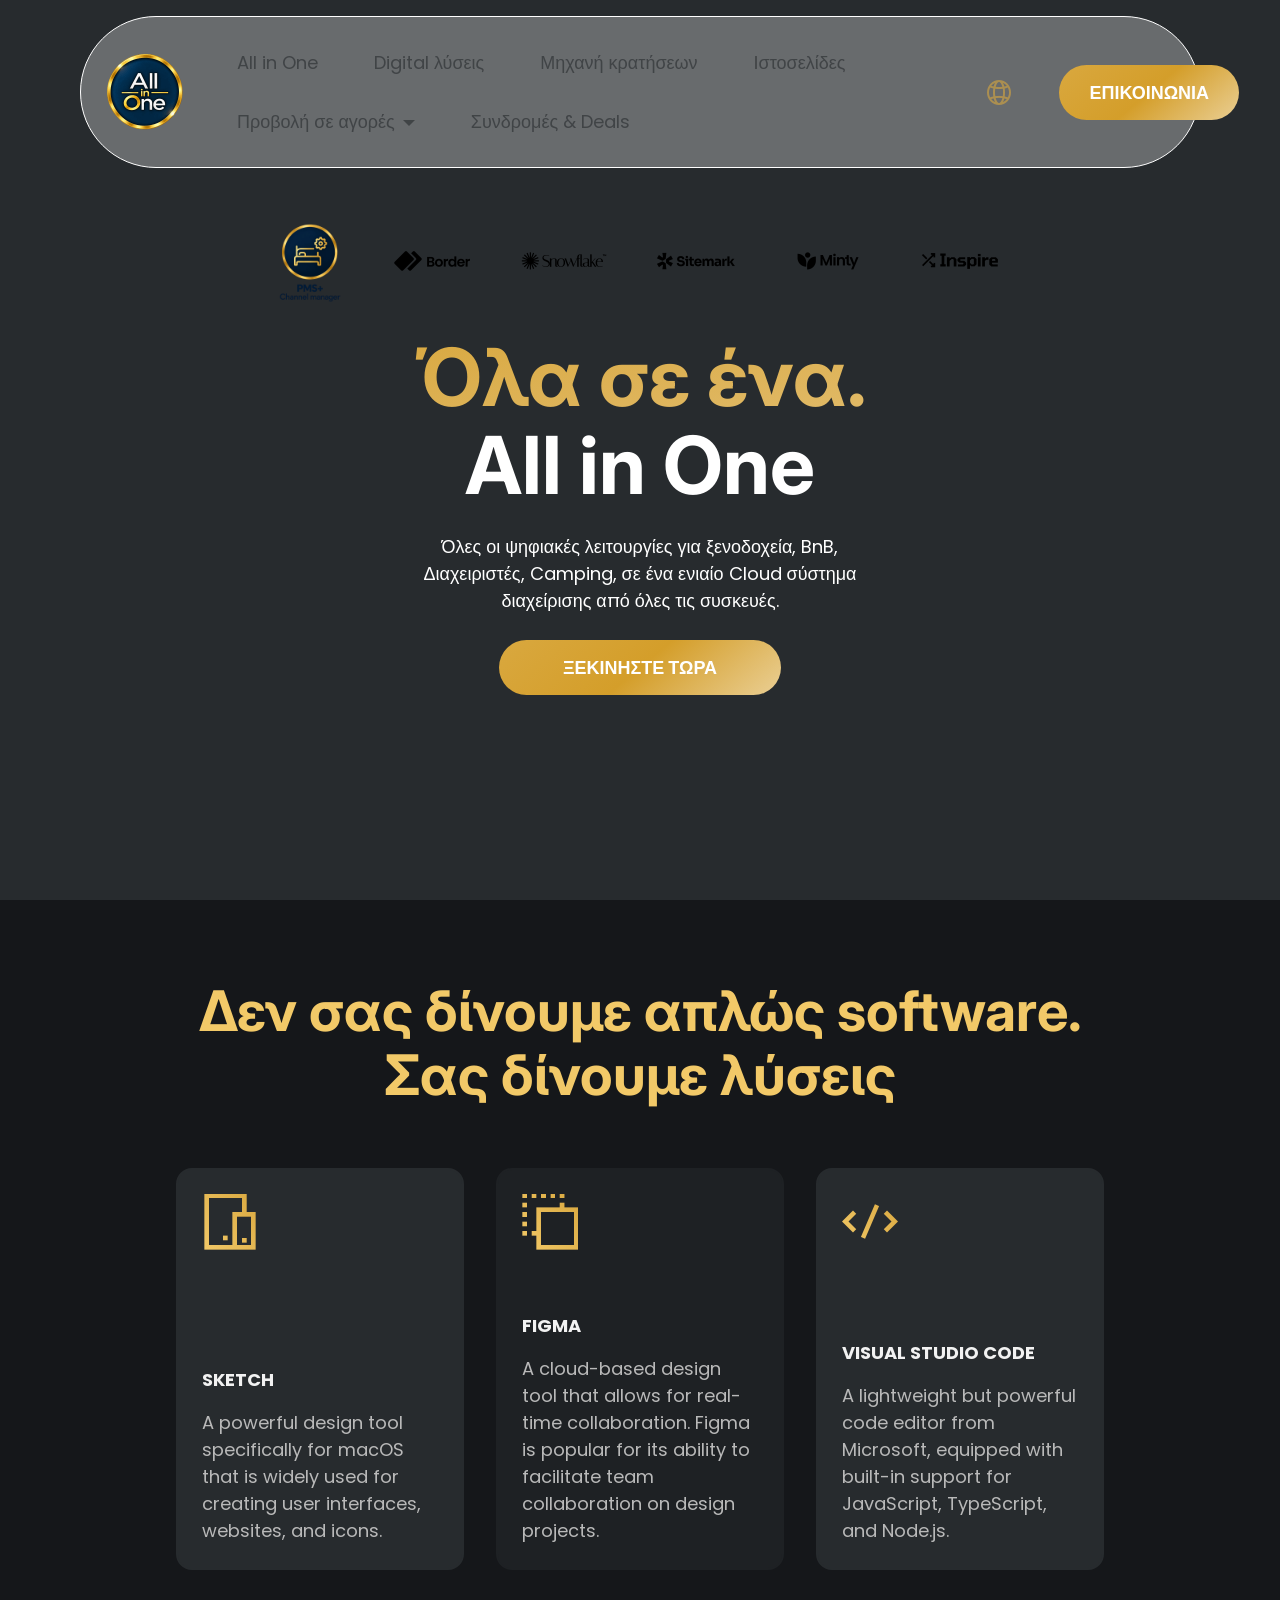
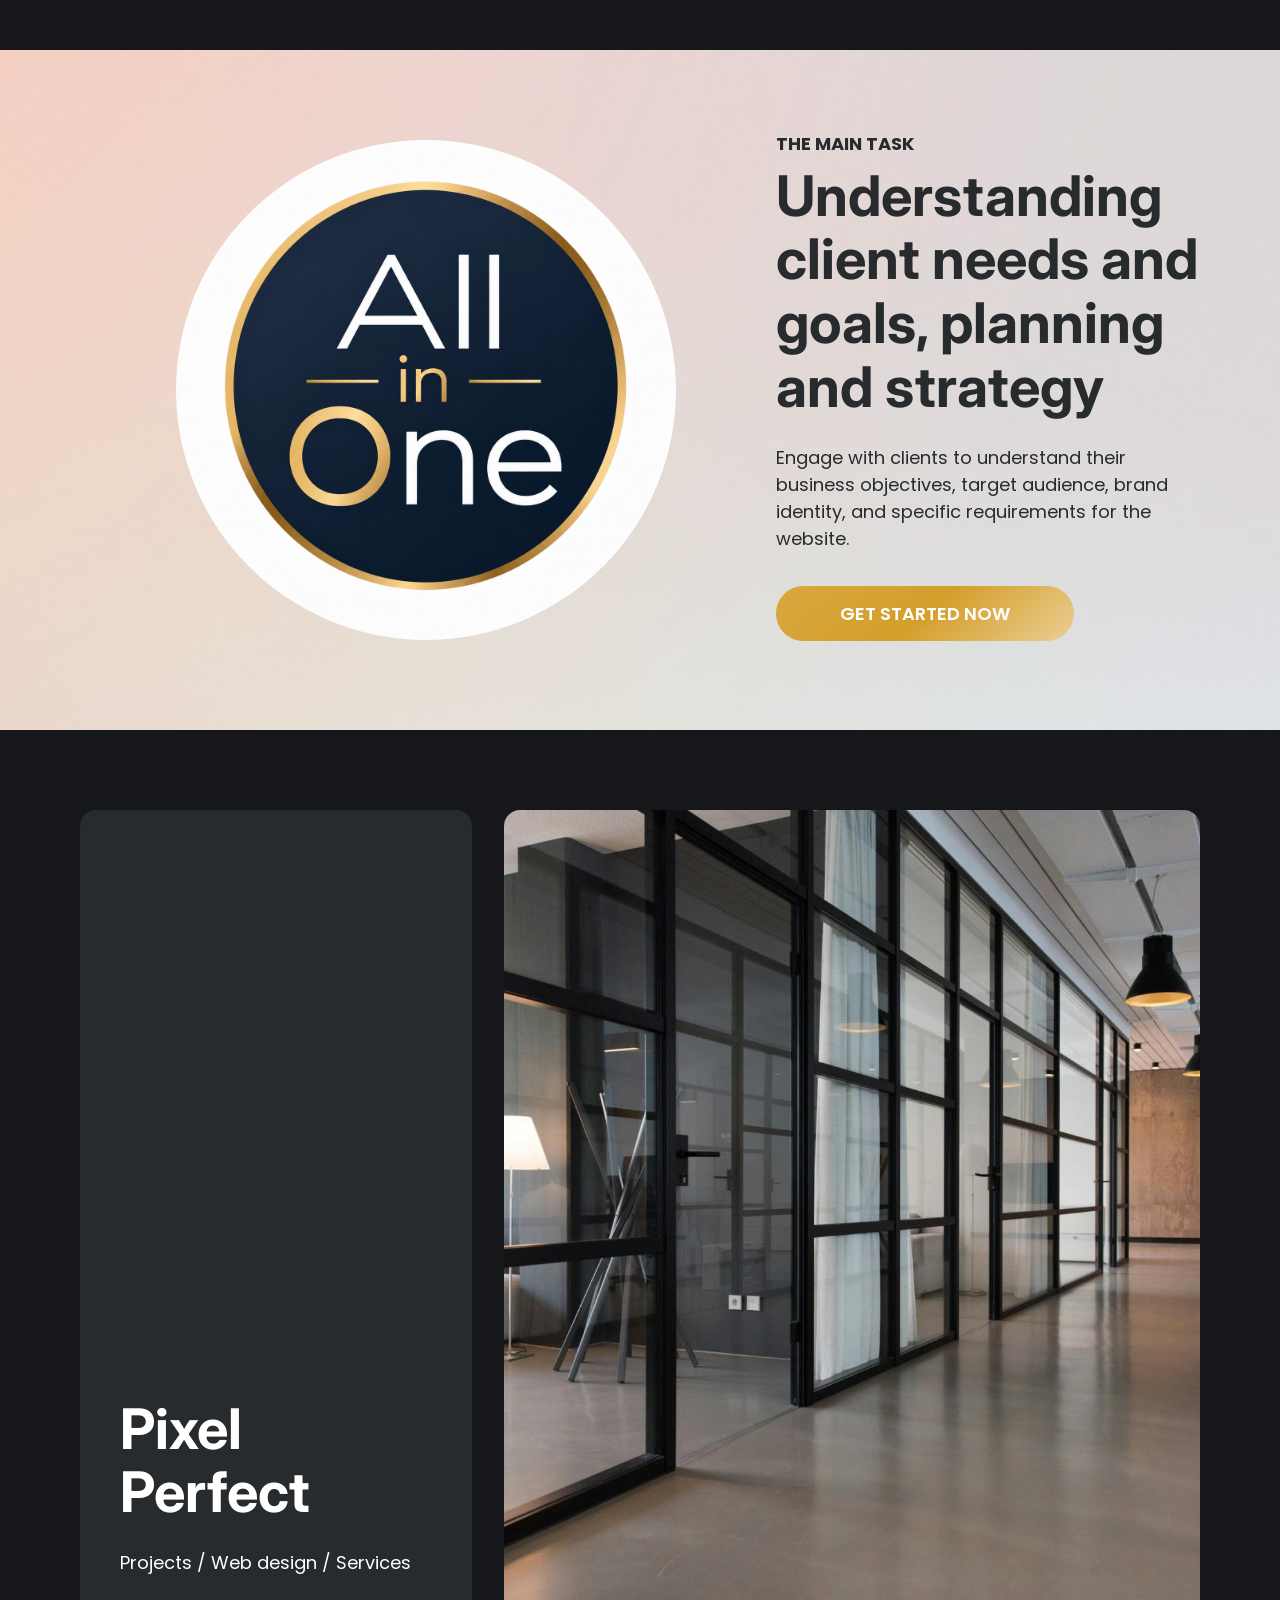
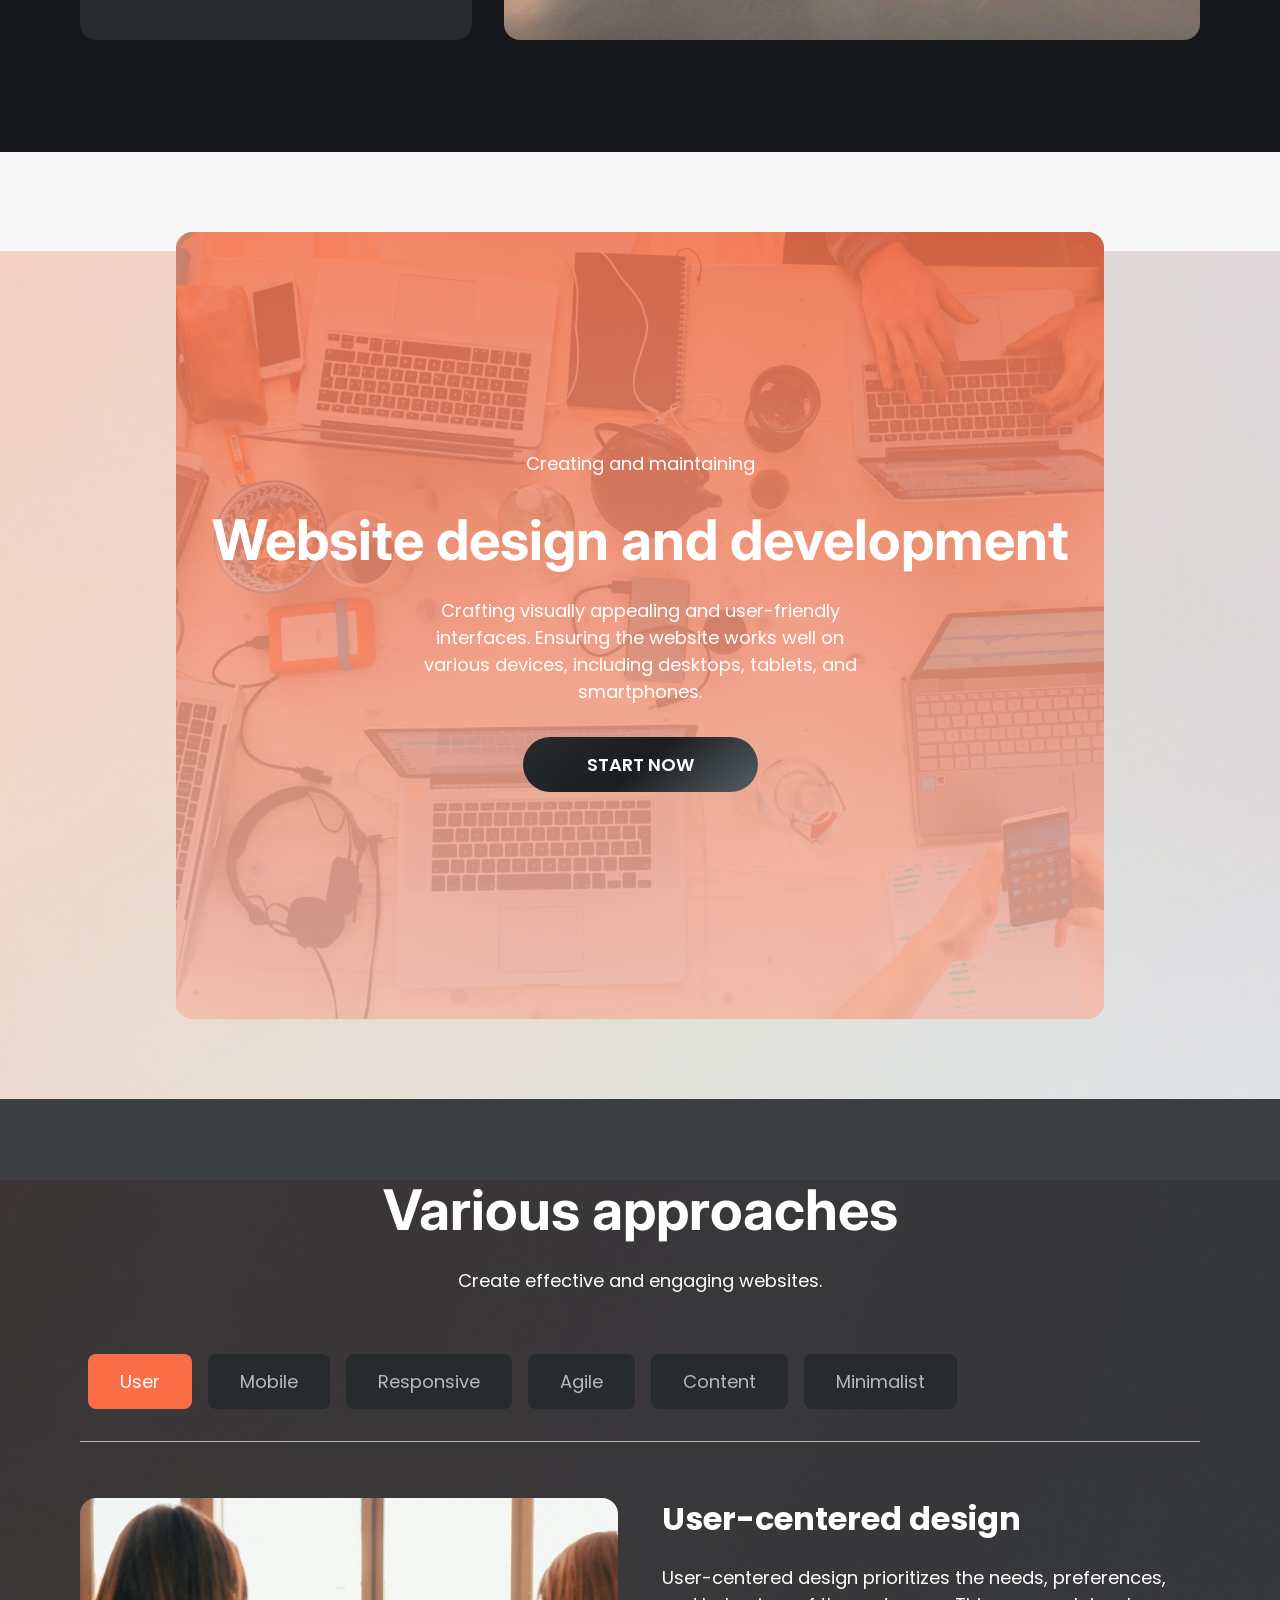
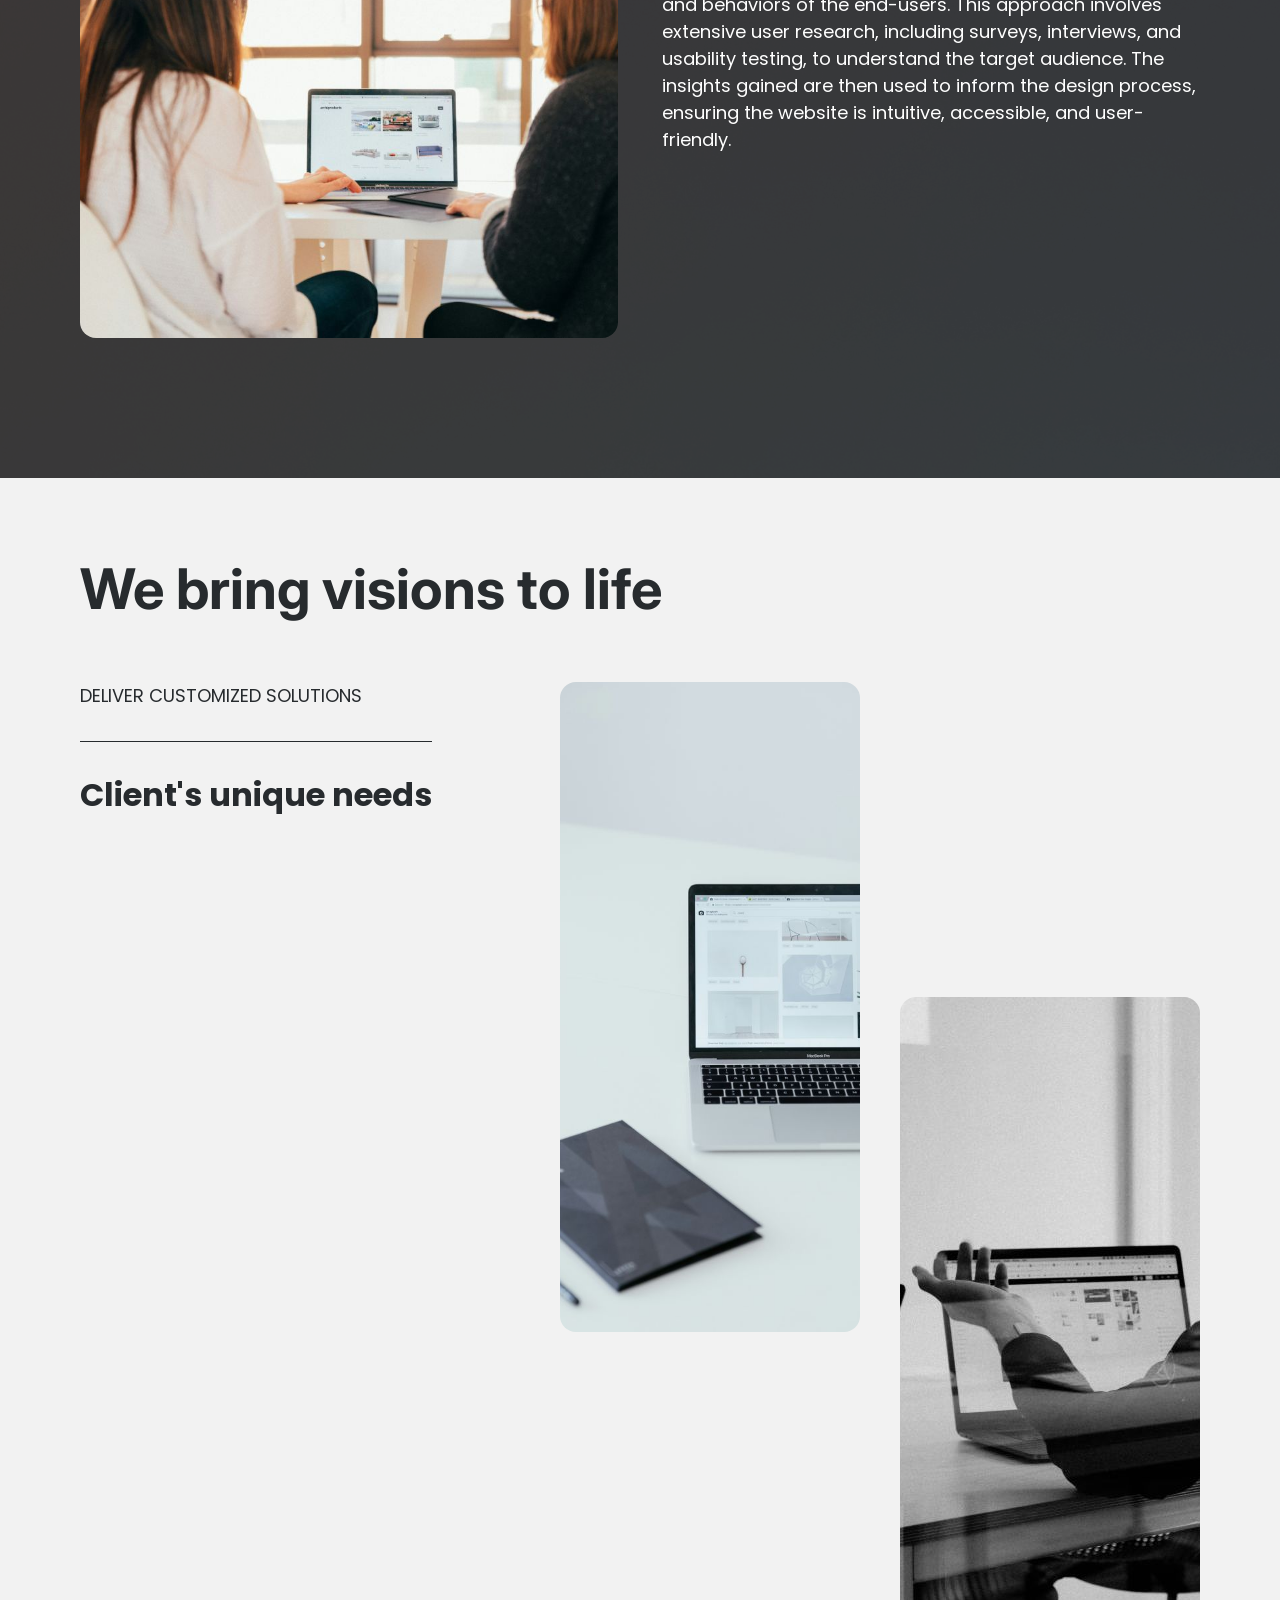
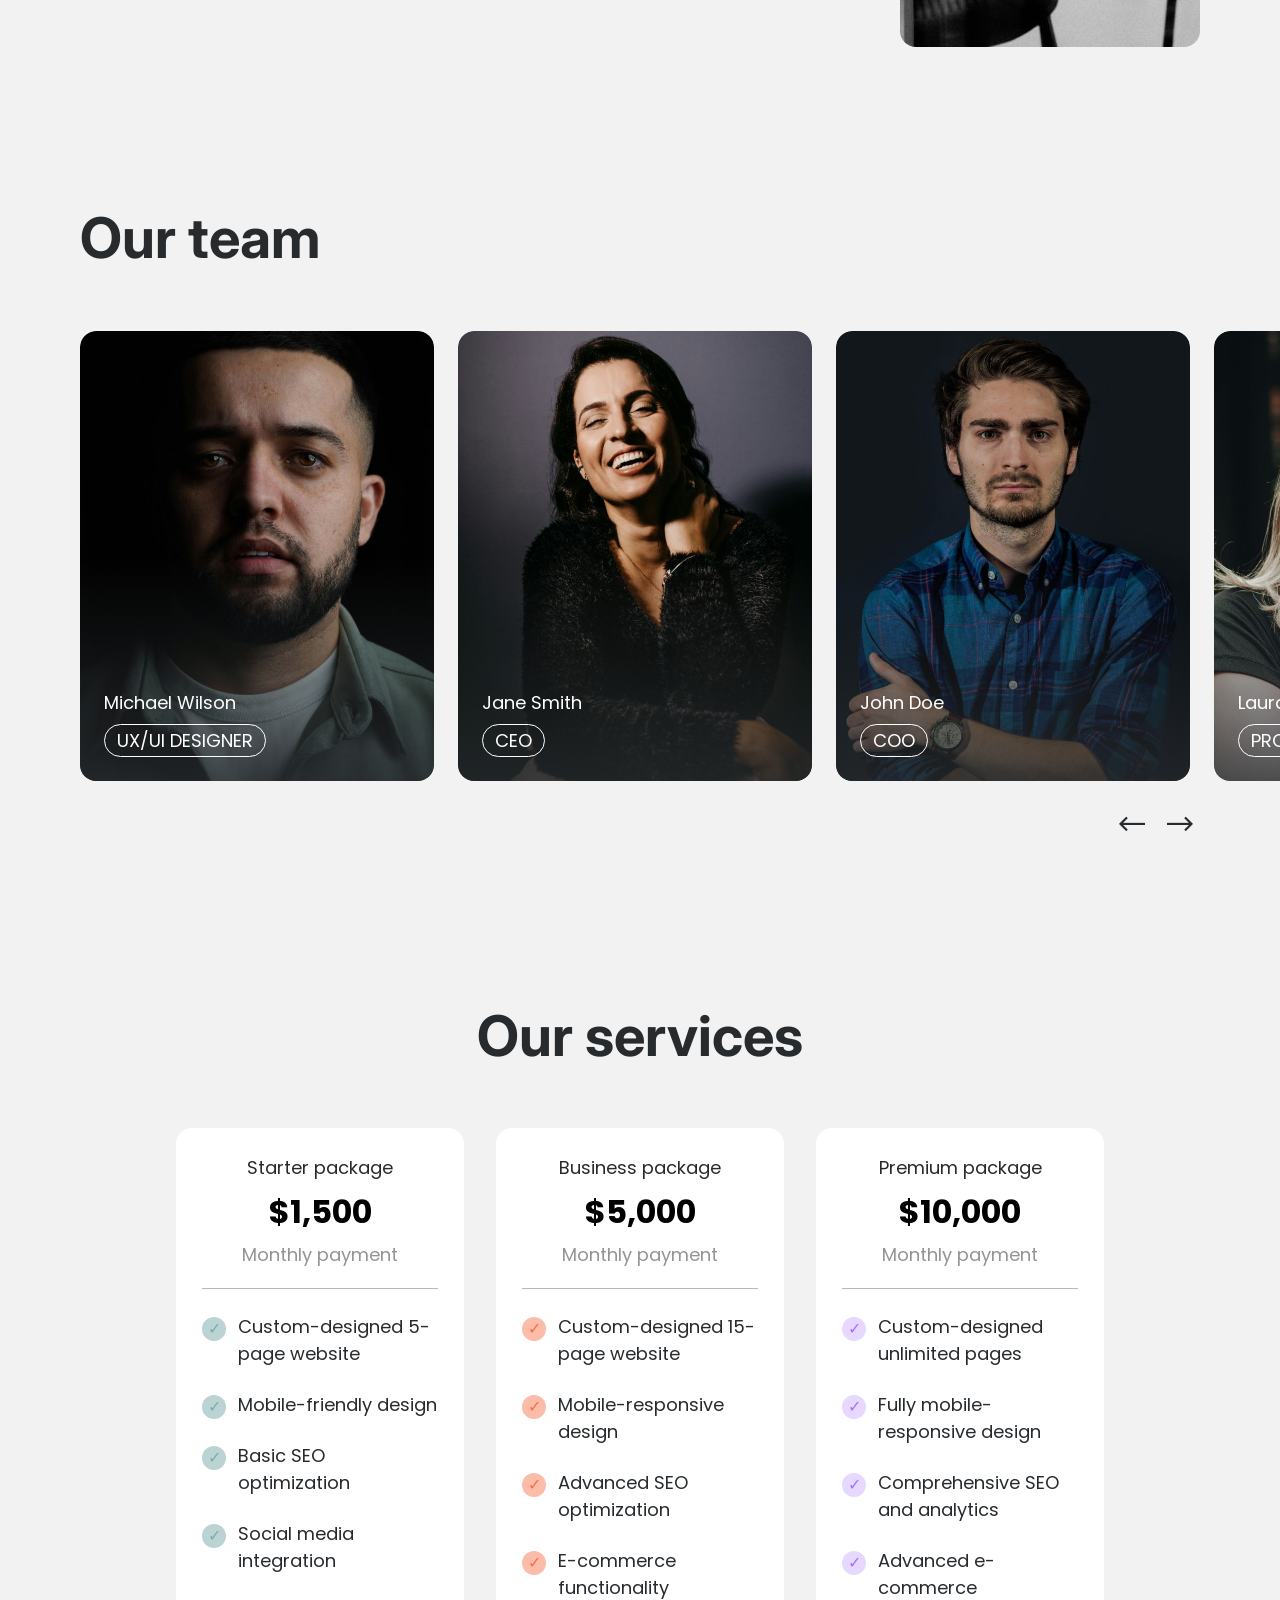
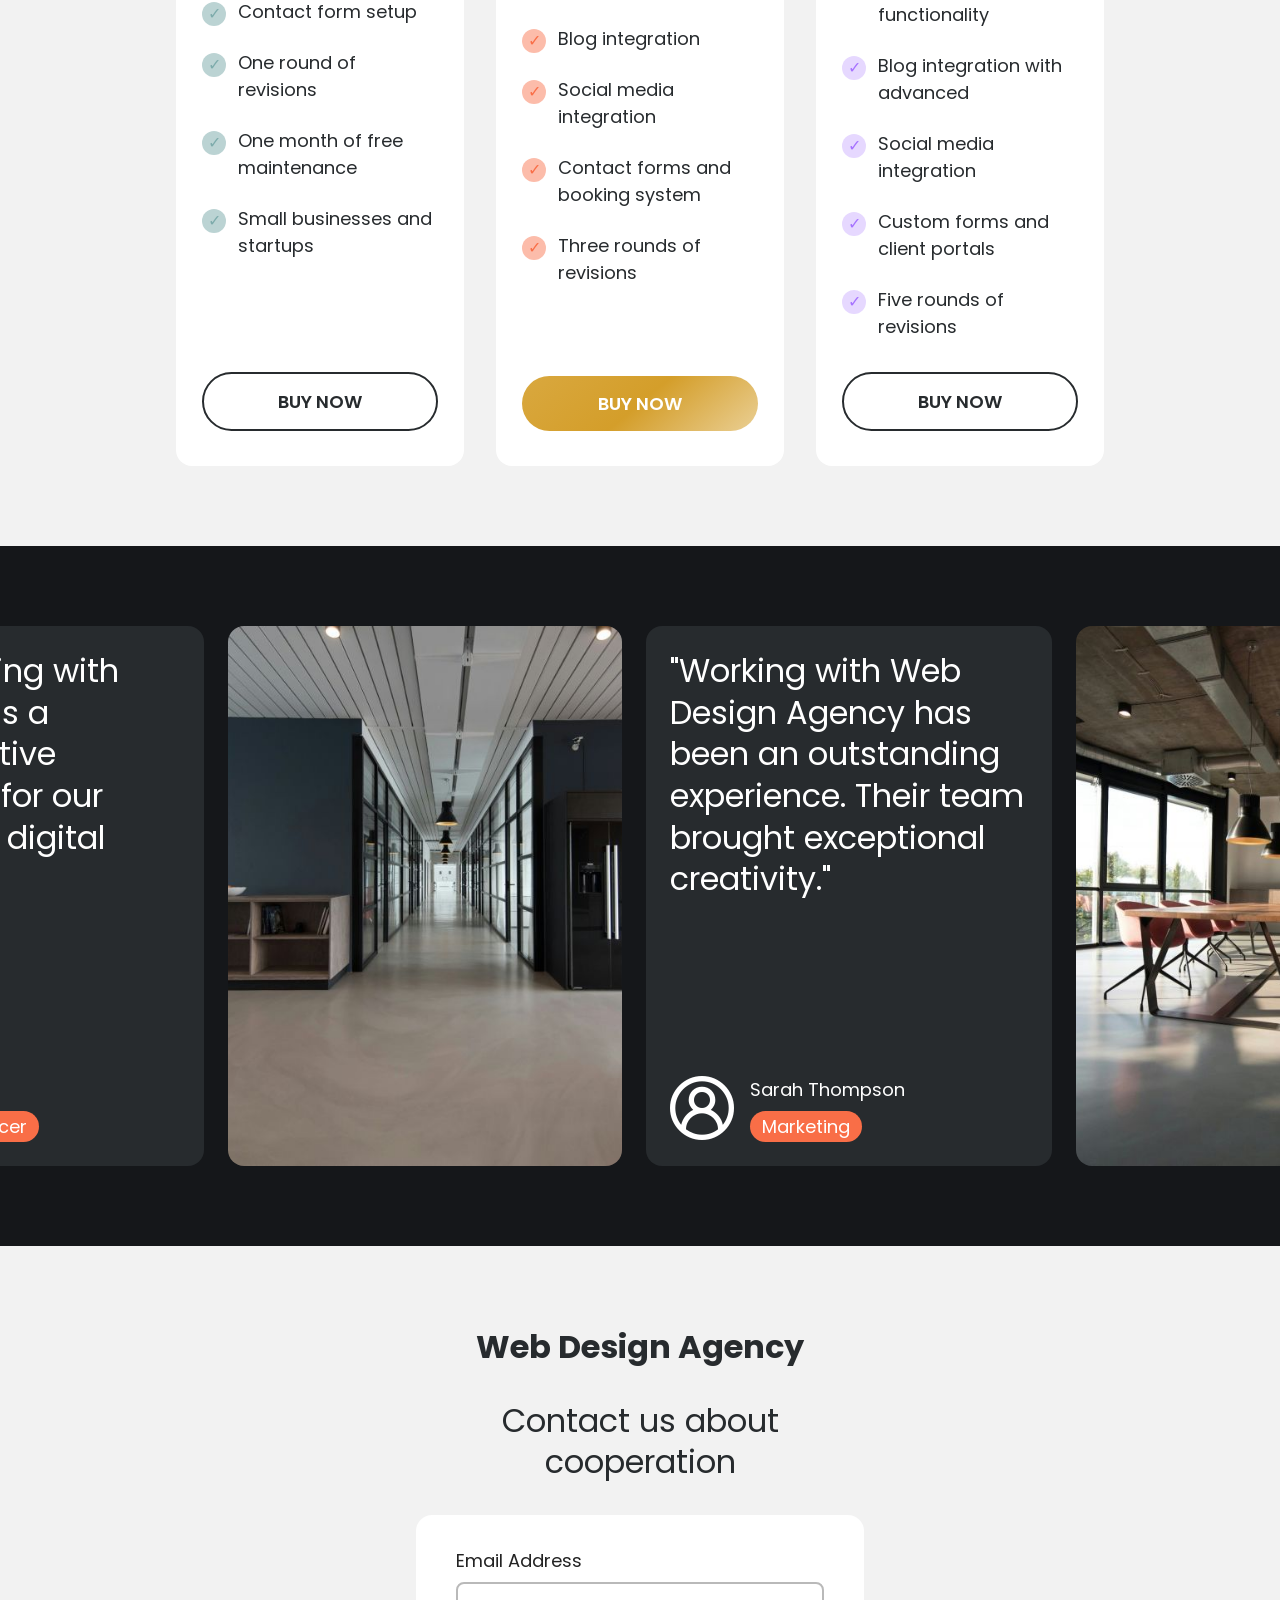
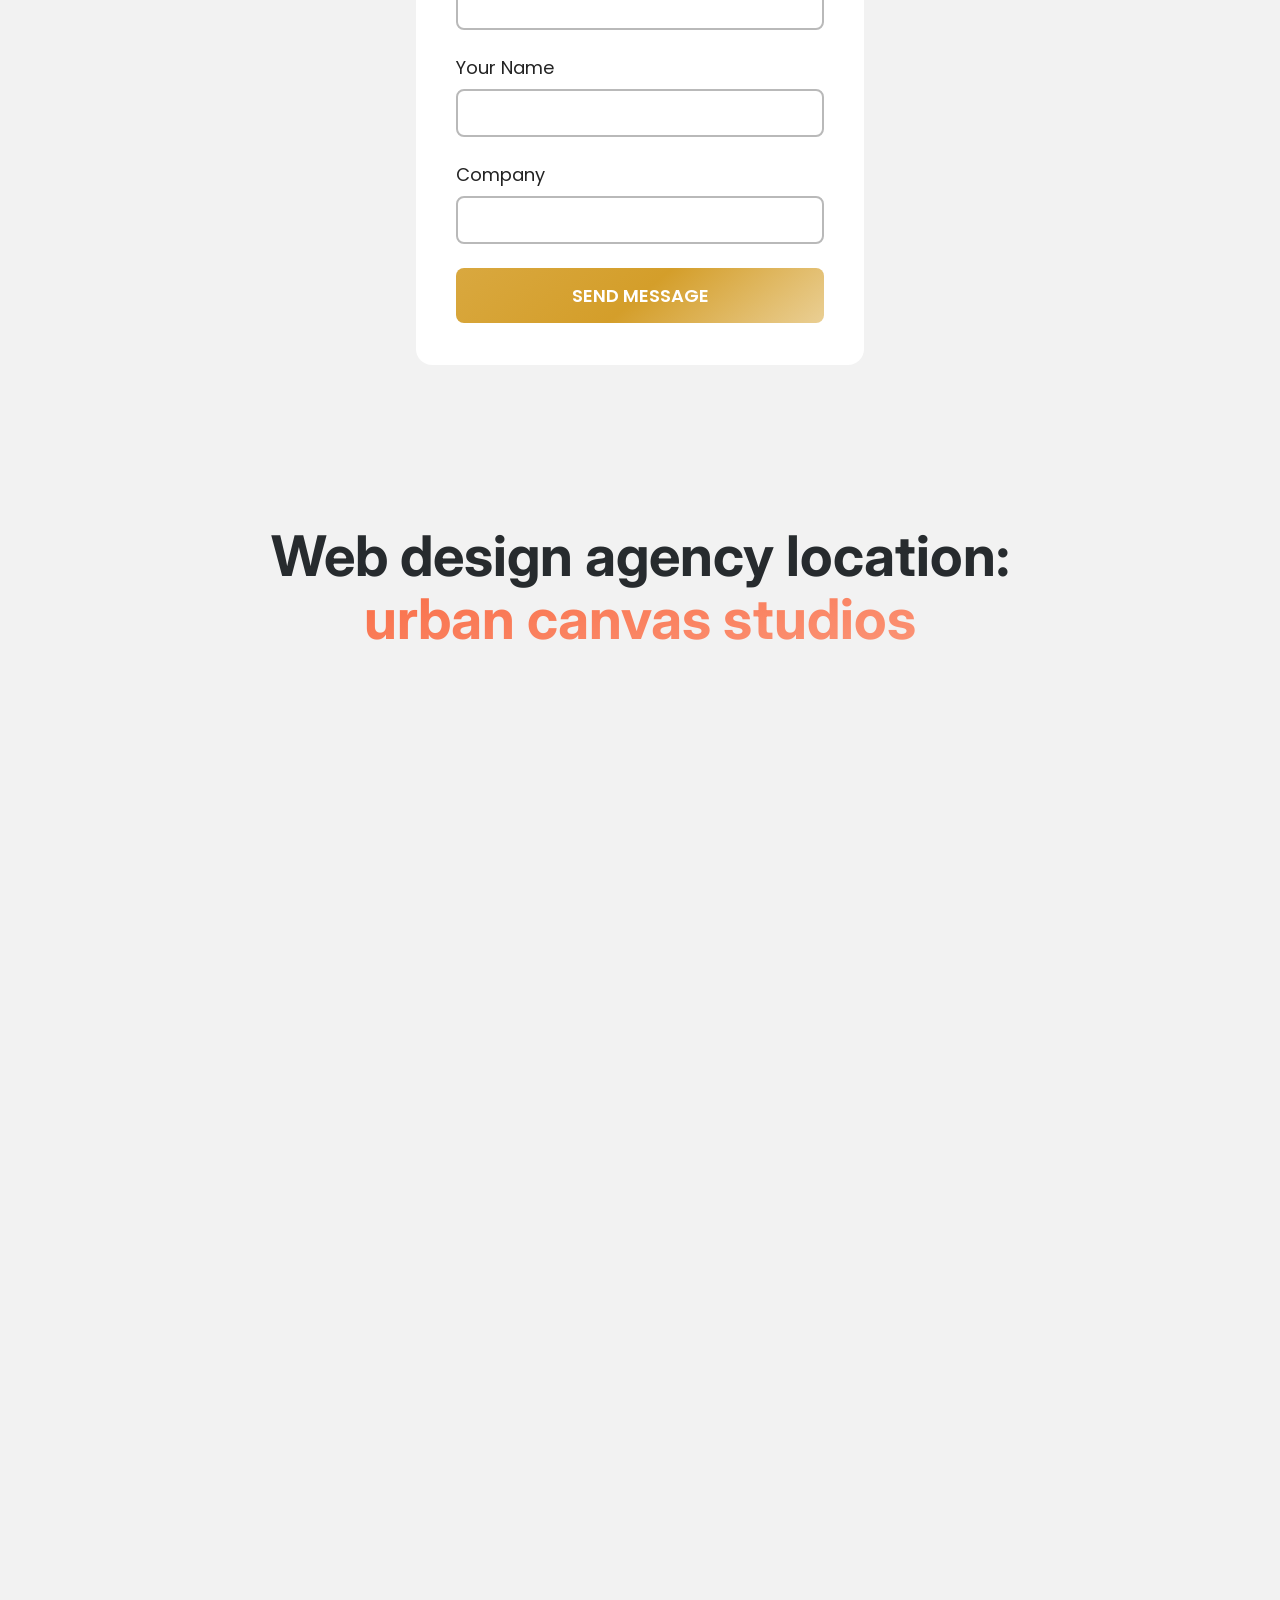
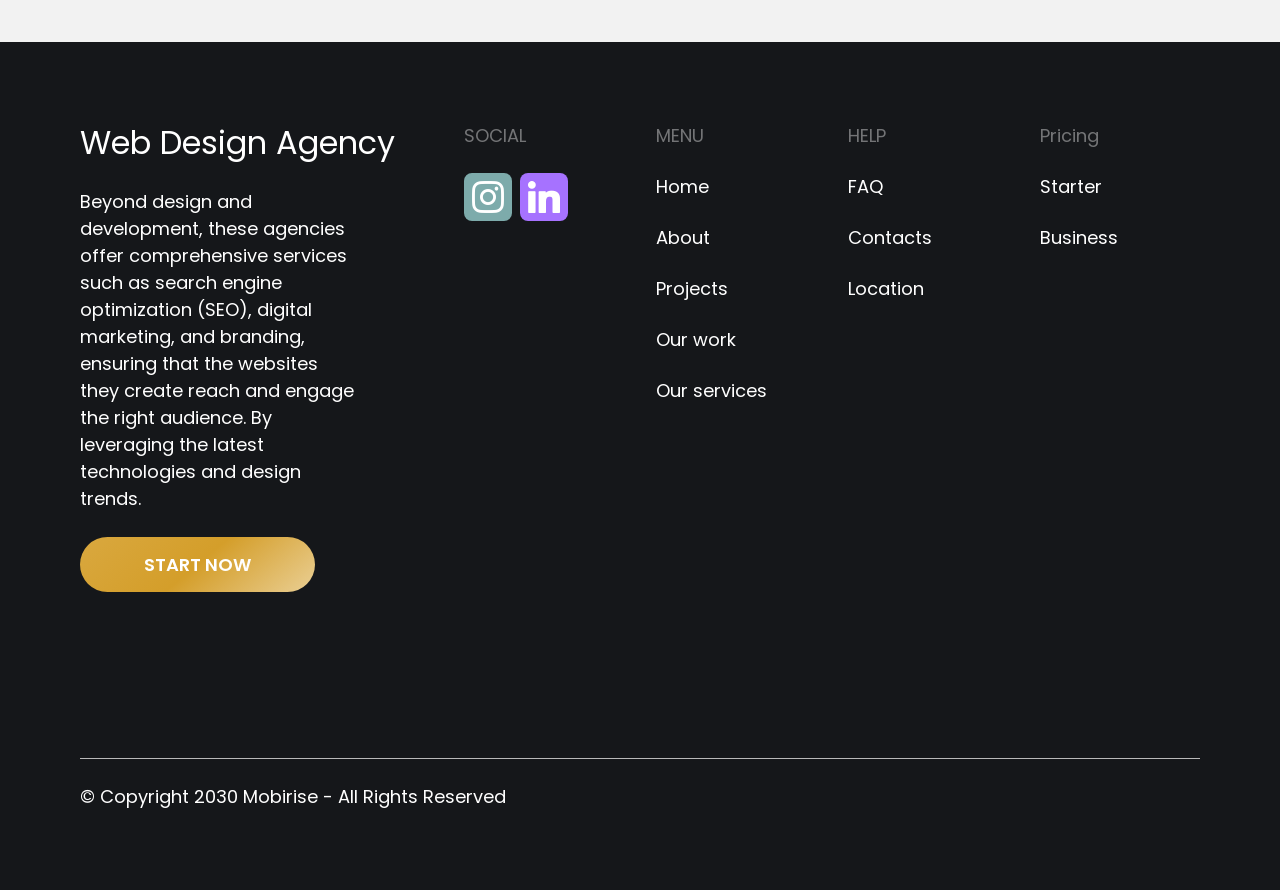
==== commit 279607aa: "create github pages" ====
--- a/page1.html
+++ b/page1.html
@@ -6,7 +6,7 @@
   <meta http-equiv="X-UA-Compatible" content="IE=edge">
   
   <meta name="viewport" content="width=device-width, initial-scale=1, minimum-scale=1">
-  <link rel="shortcut icon" href="assets/images/all-in-one-rundes-logo-new-1-160x160.png" type="image/x-icon">
+  <link rel="shortcut icon" href="assets/images/logo-all-in-one-new-transparent-160x160.png" type="image/x-icon">
   <meta name="description" content="">
   
   
@@ -21,7 +21,7 @@
   <noscript><link rel="stylesheet" href="https://fonts.googleapis.com/css?family=Inter:100,200,300,400,500,600,700,800,900,100i,200i,300i,400i,500i,600i,700i,800i,900i&display=swap"></noscript>
   <link rel="preload" href="https://fonts.googleapis.com/css?family=Poppins:100,100i,200,200i,300,300i,400,400i,500,500i,600,600i,700,700i,800,800i,900,900i&display=swap" as="style" onload="this.onload=null;this.rel='stylesheet'">
   <noscript><link rel="stylesheet" href="https://fonts.googleapis.com/css?family=Poppins:100,100i,200,200i,300,300i,400,400i,500,500i,600,600i,700,700i,800,800i,900,900i&display=swap"></noscript>
-  <link rel="preload" as="style" href="assets/mobirise/css/mbr-additional.css?v=fBbhf9"><link rel="stylesheet" href="assets/mobirise/css/mbr-additional.css?v=fBbhf9" type="text/css">
+  <link rel="preload" as="style" href="assets/mobirise/css/mbr-additional.css?v=FNFdvb"><link rel="stylesheet" href="assets/mobirise/css/mbr-additional.css?v=FNFdvb" type="text/css">
 
   
   
@@ -38,8 +38,8 @@
             <div class="menu-container">
                 <div class="navbar-brand">
 				<span class="navbar-logo">
-					<a href="file:///Users/andreasstefanis/Library/Application%20Support/Mobirise.com/Mobirise/andreas_0040stefanis_002dconsulting_002ede/addons/flexm5/components/index.html">
-						<img src="assets/images/all-in-one-rundes-logo-new-1-160x160.png" alt="" style="height: 5rem;">
+					<a href="index.html">
+						<img src="assets/images/logo-all-in-one-new-transparent-160x160.png" alt="" style="height: 5rem;">
 					</a>
 				</span>
                     
@@ -1017,7 +1017,7 @@
                     </h3>
                 </div>
                 <div class="mbr-form form-wrapper" data-form-type="formoid">
-                    <form action="https://mobirise.eu/" method="POST" class="mbr-form form-with-styler" data-form-title="Form Name"><input type="hidden" name="email" data-form-email="true" value="CmXfbceqHa9o1XgJ5brrUTUCjlgkoGOQf6+20dkChGA9mSitWRHjgObSNJHOqrTPzGH1MaE2JUJqtZKkrKCpmSINEHyhhLUzWn0/gx46msElJKxKoa19GA8U3E0rL04C.UvTn2iHtEvtqD5zTQFK1cM5zeu6yy3imEz1m05WsJdfv7dQzZwjn2tRWkvtjMVYwdxNRlgIMYd0oZc2qZp5cA5K1Z6jJCekPa7q+FNKRgcLCHo6pJ9CPxQMR/cX2pQoa">
+                    <form action="https://mobirise.eu/" method="POST" class="mbr-form form-with-styler" data-form-title="Form Name"><input type="hidden" name="email" data-form-email="true" value="JgaZTYNEr5rWQXIoTHFQFUx8RlcgBIoEH3eflazR2YbEdPOhyBYjr+FOn4h2vmwyDNvExupZ0F2IfIdAarGL69DiQyrvKPiaB8amtA+DxYK9yArSQT4+NI7sOoHYe16u.E+reWVt6M/xBDqO0c7RLlzLJBnVo/pecgny1HycfAdx4tNHTqMYxCoI1RRdXwXmpo78irnRultvBOIr0InCegJadtfvRc0L4+o15d+WR73c2P5LyRthXyWPmw+5l1XXP">
                         <div class="row">
                             <div hidden="hidden" data-form-alert="" class="alert alert-success col-12">Thanks for filling
                                 out the form!</div>
--- a/assets/mobirise/css/mbr-additional.css
+++ b/assets/mobirise/css/mbr-additional.css
@@ -822,6 +822,96 @@
   outline-offset: 2px !important;
   transition: outline 0.2s ease-in-out;
 }
+.cid-ugTWT8InOz {
+  padding-top: 5rem;
+  padding-bottom: 5rem;
+  background-image: url("../../../assets/images/background1.jpg");
+}
+.cid-ugTWT8InOz .mbr-fallback-image.disabled {
+  display: none;
+}
+.cid-ugTWT8InOz .mbr-fallback-image {
+  display: block;
+  background-size: cover;
+  background-position: center center;
+  width: 100%;
+  height: 100%;
+  position: absolute;
+  top: 0;
+}
+.cid-ugTWT8InOz .items-wrapper {
+  justify-content: flex-end;
+}
+.cid-ugTWT8InOz .items-wrapper .card {
+  justify-content: center;
+}
+@media (max-width: 992px) {
+  .cid-ugTWT8InOz .image-wrapper {
+    margin-bottom: 32px;
+  }
+}
+.cid-ugTWT8InOz .image-wrapper img {
+  height: 720px;
+  width: 720px;
+  object-fit: cover;
+  border-radius: 100% !important;
+}
+@media (max-width: 1700px) {
+  .cid-ugTWT8InOz .image-wrapper img {
+    width: 600px;
+    height: 600px;
+  }
+}
+@media (max-width: 1440px) {
+  .cid-ugTWT8InOz .image-wrapper img {
+    width: 500px;
+    height: 500px;
+  }
+}
+@media (max-width: 1200px) {
+  .cid-ugTWT8InOz .image-wrapper img {
+    width: 400px;
+    height: 400px;
+  }
+}
+@media (max-width: 768px) {
+  .cid-ugTWT8InOz .image-wrapper img {
+    width: 260px;
+    height: 260px;
+  }
+}
+.cid-ugTWT8InOz .content-wrapper {
+  padding-left: 120px;
+}
+@media (max-width: 1200px) {
+  .cid-ugTWT8InOz .content-wrapper {
+    padding-left: 60px;
+  }
+}
+@media (max-width: 992px) {
+  .cid-ugTWT8InOz .content-wrapper {
+    padding-left: 0;
+  }
+}
+.cid-ugTWT8InOz .content-wrapper .mbr-desc {
+  margin-bottom: 8px;
+}
+.cid-ugTWT8InOz .content-wrapper .mbr-section-title {
+  margin-bottom: 24px;
+}
+.cid-ugTWT8InOz .content-wrapper .mbr-text {
+  margin-bottom: 24px;
+}
+.cid-ugTWT8InOz .mbr-desc {
+  color: #272b2e;
+}
+.cid-ugTWT8InOz .mbr-section-title {
+  color: #272b2e;
+}
+.cid-ugTWT8InOz .mbr-text,
+.cid-ugTWT8InOz .text-wrapper {
+  color: #272b2e;
+}
 .cid-ugTWN2y5vU {
   z-index: 1000;
   width: 100%;
@@ -974,6 +1064,7 @@
   min-height: 90px;
   padding: 16px 24px;
   flex-wrap: nowrap;
+  background: rgba(255, 255, 255, 0.3) !important;
   left: 0;
   right: 0;
   -webkit-box-pack: justify;
@@ -1025,6 +1116,7 @@
   transition: .3s all !important;
   min-width: auto;
   background: #ffffff;
+  background: rgba(255, 255, 255, 0.3) !important;
 }
 .cid-ugTWN2y5vU .nav-item:focus,
 .cid-ugTWN2y5vU .nav-link:focus {
@@ -1379,6 +1471,9 @@
     padding: 1rem;
     border-radius: 1.5rem;
     background: #ffffff;
+    opacity: 1;
+    border-color: rgba(255, 255, 255, 0.3) !important;
+    background: rgba(255, 255, 255, 0.3) !important;
   }
   .cid-ugTWN2y5vU .navbar-nav .nav-item .nav-link::after {
     margin-left: 10px;
@@ -1513,96 +1608,6 @@
 .cid-vvbSamHc4R .clients-wrapper {
   text-align: center;
   color: #ffffff;
-}
-.cid-ugTWT8InOz {
-  padding-top: 5rem;
-  padding-bottom: 5rem;
-  background-image: url("../../../assets/images/background1.jpg");
-}
-.cid-ugTWT8InOz .mbr-fallback-image.disabled {
-  display: none;
-}
-.cid-ugTWT8InOz .mbr-fallback-image {
-  display: block;
-  background-size: cover;
-  background-position: center center;
-  width: 100%;
-  height: 100%;
-  position: absolute;
-  top: 0;
-}
-.cid-ugTWT8InOz .items-wrapper {
-  justify-content: flex-end;
-}
-.cid-ugTWT8InOz .items-wrapper .card {
-  justify-content: center;
-}
-@media (max-width: 992px) {
-  .cid-ugTWT8InOz .image-wrapper {
-    margin-bottom: 32px;
-  }
-}
-.cid-ugTWT8InOz .image-wrapper img {
-  height: 720px;
-  width: 720px;
-  object-fit: cover;
-  border-radius: 100% !important;
-}
-@media (max-width: 1700px) {
-  .cid-ugTWT8InOz .image-wrapper img {
-    width: 600px;
-    height: 600px;
-  }
-}
-@media (max-width: 1440px) {
-  .cid-ugTWT8InOz .image-wrapper img {
-    width: 500px;
-    height: 500px;
-  }
-}
-@media (max-width: 1200px) {
-  .cid-ugTWT8InOz .image-wrapper img {
-    width: 400px;
-    height: 400px;
-  }
-}
-@media (max-width: 768px) {
-  .cid-ugTWT8InOz .image-wrapper img {
-    width: 260px;
-    height: 260px;
-  }
-}
-.cid-ugTWT8InOz .content-wrapper {
-  padding-left: 120px;
-}
-@media (max-width: 1200px) {
-  .cid-ugTWT8InOz .content-wrapper {
-    padding-left: 60px;
-  }
-}
-@media (max-width: 992px) {
-  .cid-ugTWT8InOz .content-wrapper {
-    padding-left: 0;
-  }
-}
-.cid-ugTWT8InOz .content-wrapper .mbr-desc {
-  margin-bottom: 8px;
-}
-.cid-ugTWT8InOz .content-wrapper .mbr-section-title {
-  margin-bottom: 24px;
-}
-.cid-ugTWT8InOz .content-wrapper .mbr-text {
-  margin-bottom: 24px;
-}
-.cid-ugTWT8InOz .mbr-desc {
-  color: #272b2e;
-}
-.cid-ugTWT8InOz .mbr-section-title {
-  color: #272b2e;
-}
-.cid-ugTWT8InOz .mbr-text,
-.cid-ugTWT8InOz .text-wrapper {
-  color: #272b2e;
 }
 .cid-ugTWXQjfkY {
   padding-top: 5rem;
@@ -2985,6 +2990,7 @@
   min-height: 90px;
   padding: 16px 24px;
   flex-wrap: nowrap;
+  background: rgba(255, 255, 255, 0.3) !important;
   left: 0;
   right: 0;
   -webkit-box-pack: justify;
@@ -3036,6 +3042,7 @@
   transition: .3s all !important;
   min-width: auto;
   background: #ffffff;
+  background: rgba(255, 255, 255, 0.3) !important;
 }
 .cid-vvcooTs8A8 .nav-item:focus,
 .cid-vvcooTs8A8 .nav-link:focus {
@@ -3390,6 +3397,9 @@
     padding: 1rem;
     border-radius: 1.5rem;
     background: #ffffff;
+    opacity: 1;
+    border-color: rgba(255, 255, 255, 0.3) !important;
+    background: rgba(255, 255, 255, 0.3) !important;
   }
   .cid-vvcooTs8A8 .navbar-nav .nav-item .nav-link::after {
     margin-left: 10px;
--- a/assets/mobirise/css/mbr-additional.css
+++ b/assets/mobirise/css/mbr-additional.css
@@ -822,6 +822,96 @@
   outline-offset: 2px !important;
   transition: outline 0.2s ease-in-out;
 }
+.cid-ugTWT8InOz {
+  padding-top: 5rem;
+  padding-bottom: 5rem;
+  background-image: url("../../../assets/images/background1.jpg");
+}
+.cid-ugTWT8InOz .mbr-fallback-image.disabled {
+  display: none;
+}
+.cid-ugTWT8InOz .mbr-fallback-image {
+  display: block;
+  background-size: cover;
+  background-position: center center;
+  width: 100%;
+  height: 100%;
+  position: absolute;
+  top: 0;
+}
+.cid-ugTWT8InOz .items-wrapper {
+  justify-content: flex-end;
+}
+.cid-ugTWT8InOz .items-wrapper .card {
+  justify-content: center;
+}
+@media (max-width: 992px) {
+  .cid-ugTWT8InOz .image-wrapper {
+    margin-bottom: 32px;
+  }
+}
+.cid-ugTWT8InOz .image-wrapper img {
+  height: 720px;
+  width: 720px;
+  object-fit: cover;
+  border-radius: 100% !important;
+}
+@media (max-width: 1700px) {
+  .cid-ugTWT8InOz .image-wrapper img {
+    width: 600px;
+    height: 600px;
+  }
+}
+@media (max-width: 1440px) {
+  .cid-ugTWT8InOz .image-wrapper img {
+    width: 500px;
+    height: 500px;
+  }
+}
+@media (max-width: 1200px) {
+  .cid-ugTWT8InOz .image-wrapper img {
+    width: 400px;
+    height: 400px;
+  }
+}
+@media (max-width: 768px) {
+  .cid-ugTWT8InOz .image-wrapper img {
+    width: 260px;
+    height: 260px;
+  }
+}
+.cid-ugTWT8InOz .content-wrapper {
+  padding-left: 120px;
+}
+@media (max-width: 1200px) {
+  .cid-ugTWT8InOz .content-wrapper {
+    padding-left: 60px;
+  }
+}
+@media (max-width: 992px) {
+  .cid-ugTWT8InOz .content-wrapper {
+    padding-left: 0;
+  }
+}
+.cid-ugTWT8InOz .content-wrapper .mbr-desc {
+  margin-bottom: 8px;
+}
+.cid-ugTWT8InOz .content-wrapper .mbr-section-title {
+  margin-bottom: 24px;
+}
+.cid-ugTWT8InOz .content-wrapper .mbr-text {
+  margin-bottom: 24px;
+}
+.cid-ugTWT8InOz .mbr-desc {
+  color: #272b2e;
+}
+.cid-ugTWT8InOz .mbr-section-title {
+  color: #272b2e;
+}
+.cid-ugTWT8InOz .mbr-text,
+.cid-ugTWT8InOz .text-wrapper {
+  color: #272b2e;
+}
 .cid-ugTWN2y5vU {
   z-index: 1000;
   width: 100%;
@@ -974,6 +1064,7 @@
   min-height: 90px;
   padding: 16px 24px;
   flex-wrap: nowrap;
+  background: rgba(255, 255, 255, 0.3) !important;
   left: 0;
   right: 0;
   -webkit-box-pack: justify;
@@ -1025,6 +1116,7 @@
   transition: .3s all !important;
   min-width: auto;
   background: #ffffff;
+  background: rgba(255, 255, 255, 0.3) !important;
 }
 .cid-ugTWN2y5vU .nav-item:focus,
 .cid-ugTWN2y5vU .nav-link:focus {
@@ -1379,6 +1471,9 @@
     padding: 1rem;
     border-radius: 1.5rem;
     background: #ffffff;
+    opacity: 1;
+    border-color: rgba(255, 255, 255, 0.3) !important;
+    background: rgba(255, 255, 255, 0.3) !important;
   }
   .cid-ugTWN2y5vU .navbar-nav .nav-item .nav-link::after {
     margin-left: 10px;
@@ -1513,96 +1608,6 @@
 .cid-vvbSamHc4R .clients-wrapper {
   text-align: center;
   color: #ffffff;
-}
-.cid-ugTWT8InOz {
-  padding-top: 5rem;
-  padding-bottom: 5rem;
-  background-image: url("../../../assets/images/background1.jpg");
-}
-.cid-ugTWT8InOz .mbr-fallback-image.disabled {
-  display: none;
-}
-.cid-ugTWT8InOz .mbr-fallback-image {
-  display: block;
-  background-size: cover;
-  background-position: center center;
-  width: 100%;
-  height: 100%;
-  position: absolute;
-  top: 0;
-}
-.cid-ugTWT8InOz .items-wrapper {
-  justify-content: flex-end;
-}
-.cid-ugTWT8InOz .items-wrapper .card {
-  justify-content: center;
-}
-@media (max-width: 992px) {
-  .cid-ugTWT8InOz .image-wrapper {
-    margin-bottom: 32px;
-  }
-}
-.cid-ugTWT8InOz .image-wrapper img {
-  height: 720px;
-  width: 720px;
-  object-fit: cover;
-  border-radius: 100% !important;
-}
-@media (max-width: 1700px) {
-  .cid-ugTWT8InOz .image-wrapper img {
-    width: 600px;
-    height: 600px;
-  }
-}
-@media (max-width: 1440px) {
-  .cid-ugTWT8InOz .image-wrapper img {
-    width: 500px;
-    height: 500px;
-  }
-}
-@media (max-width: 1200px) {
-  .cid-ugTWT8InOz .image-wrapper img {
-    width: 400px;
-    height: 400px;
-  }
-}
-@media (max-width: 768px) {
-  .cid-ugTWT8InOz .image-wrapper img {
-    width: 260px;
-    height: 260px;
-  }
-}
-.cid-ugTWT8InOz .content-wrapper {
-  padding-left: 120px;
-}
-@media (max-width: 1200px) {
-  .cid-ugTWT8InOz .content-wrapper {
-    padding-left: 60px;
-  }
-}
-@media (max-width: 992px) {
-  .cid-ugTWT8InOz .content-wrapper {
-    padding-left: 0;
-  }
-}
-.cid-ugTWT8InOz .content-wrapper .mbr-desc {
-  margin-bottom: 8px;
-}
-.cid-ugTWT8InOz .content-wrapper .mbr-section-title {
-  margin-bottom: 24px;
-}
-.cid-ugTWT8InOz .content-wrapper .mbr-text {
-  margin-bottom: 24px;
-}
-.cid-ugTWT8InOz .mbr-desc {
-  color: #272b2e;
-}
-.cid-ugTWT8InOz .mbr-section-title {
-  color: #272b2e;
-}
-.cid-ugTWT8InOz .mbr-text,
-.cid-ugTWT8InOz .text-wrapper {
-  color: #272b2e;
 }
 .cid-ugTWXQjfkY {
   padding-top: 5rem;
@@ -2985,6 +2990,7 @@
   min-height: 90px;
   padding: 16px 24px;
   flex-wrap: nowrap;
+  background: rgba(255, 255, 255, 0.3) !important;
   left: 0;
   right: 0;
   -webkit-box-pack: justify;
@@ -3036,6 +3042,7 @@
   transition: .3s all !important;
   min-width: auto;
   background: #ffffff;
+  background: rgba(255, 255, 255, 0.3) !important;
 }
 .cid-vvcooTs8A8 .nav-item:focus,
 .cid-vvcooTs8A8 .nav-link:focus {
@@ -3390,6 +3397,9 @@
     padding: 1rem;
     border-radius: 1.5rem;
     background: #ffffff;
+    opacity: 1;
+    border-color: rgba(255, 255, 255, 0.3) !important;
+    background: rgba(255, 255, 255, 0.3) !important;
   }
   .cid-vvcooTs8A8 .navbar-nav .nav-item .nav-link::after {
     margin-left: 10px;
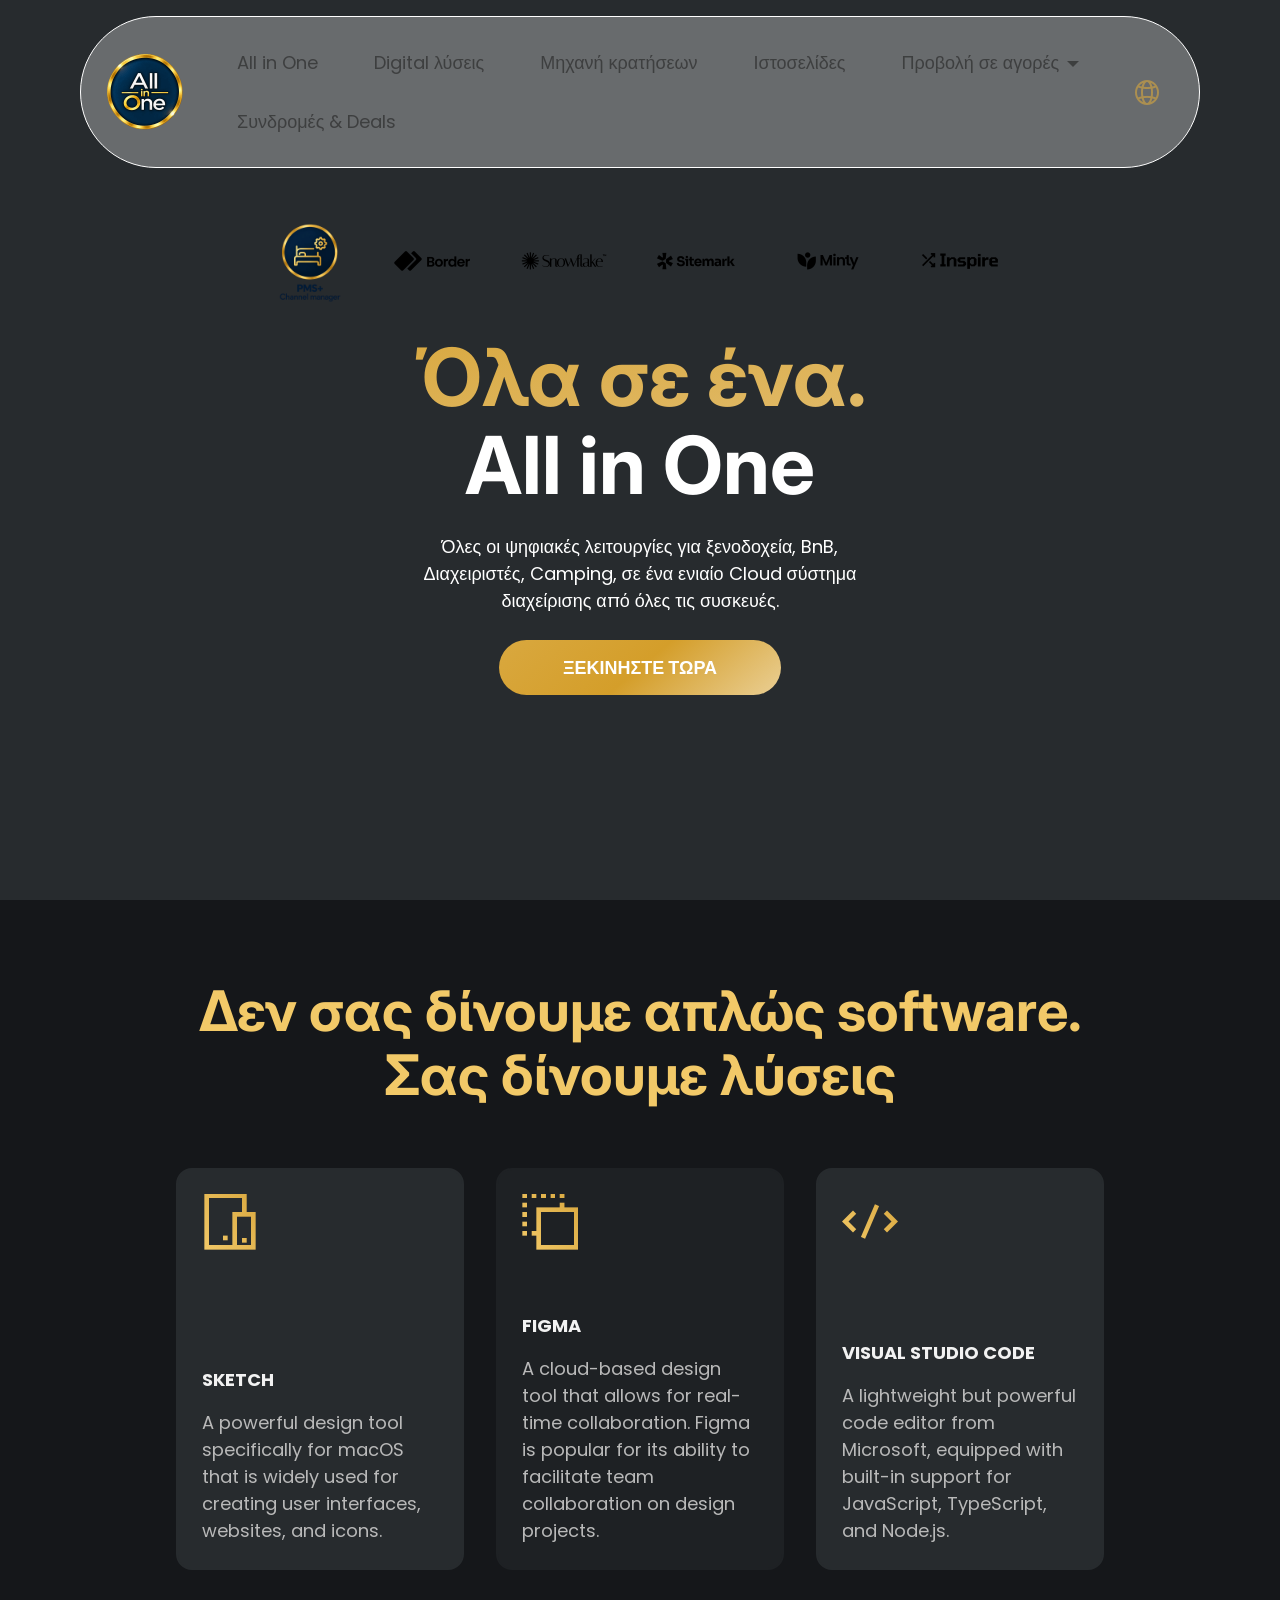
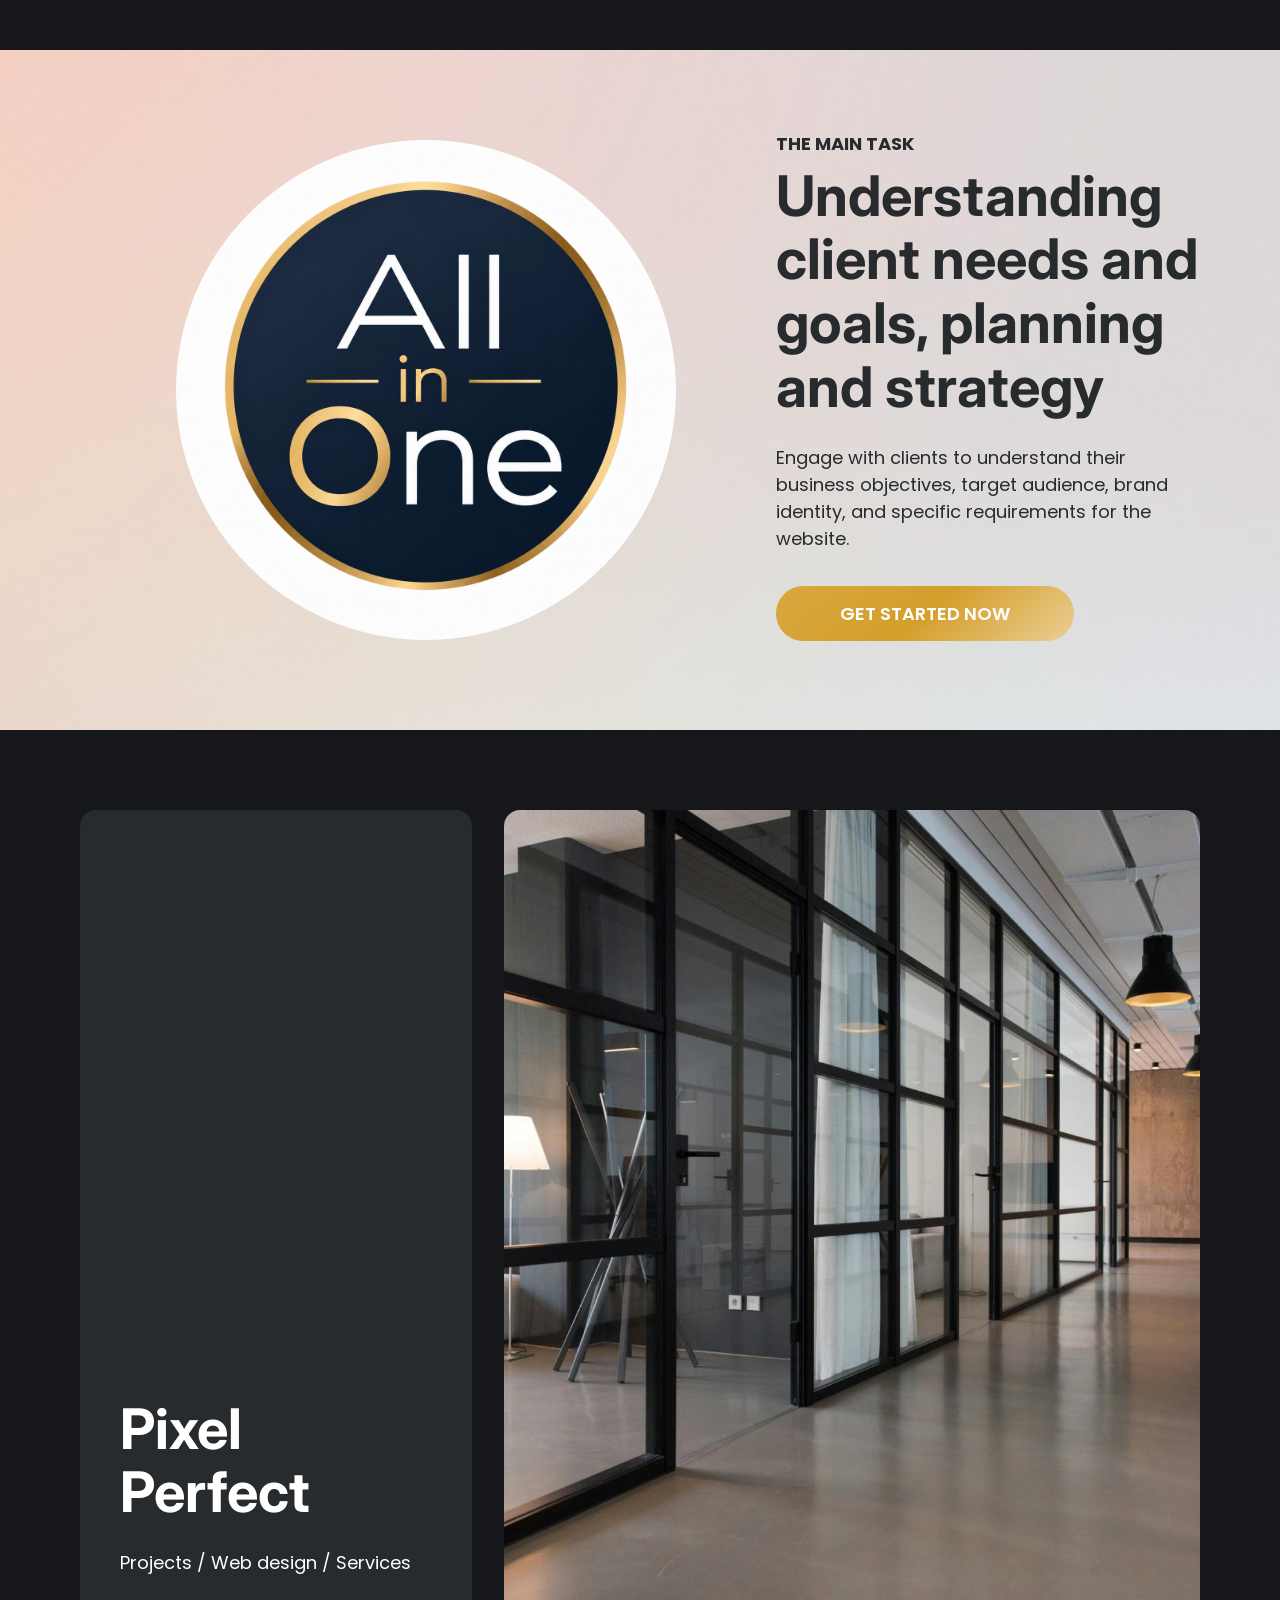
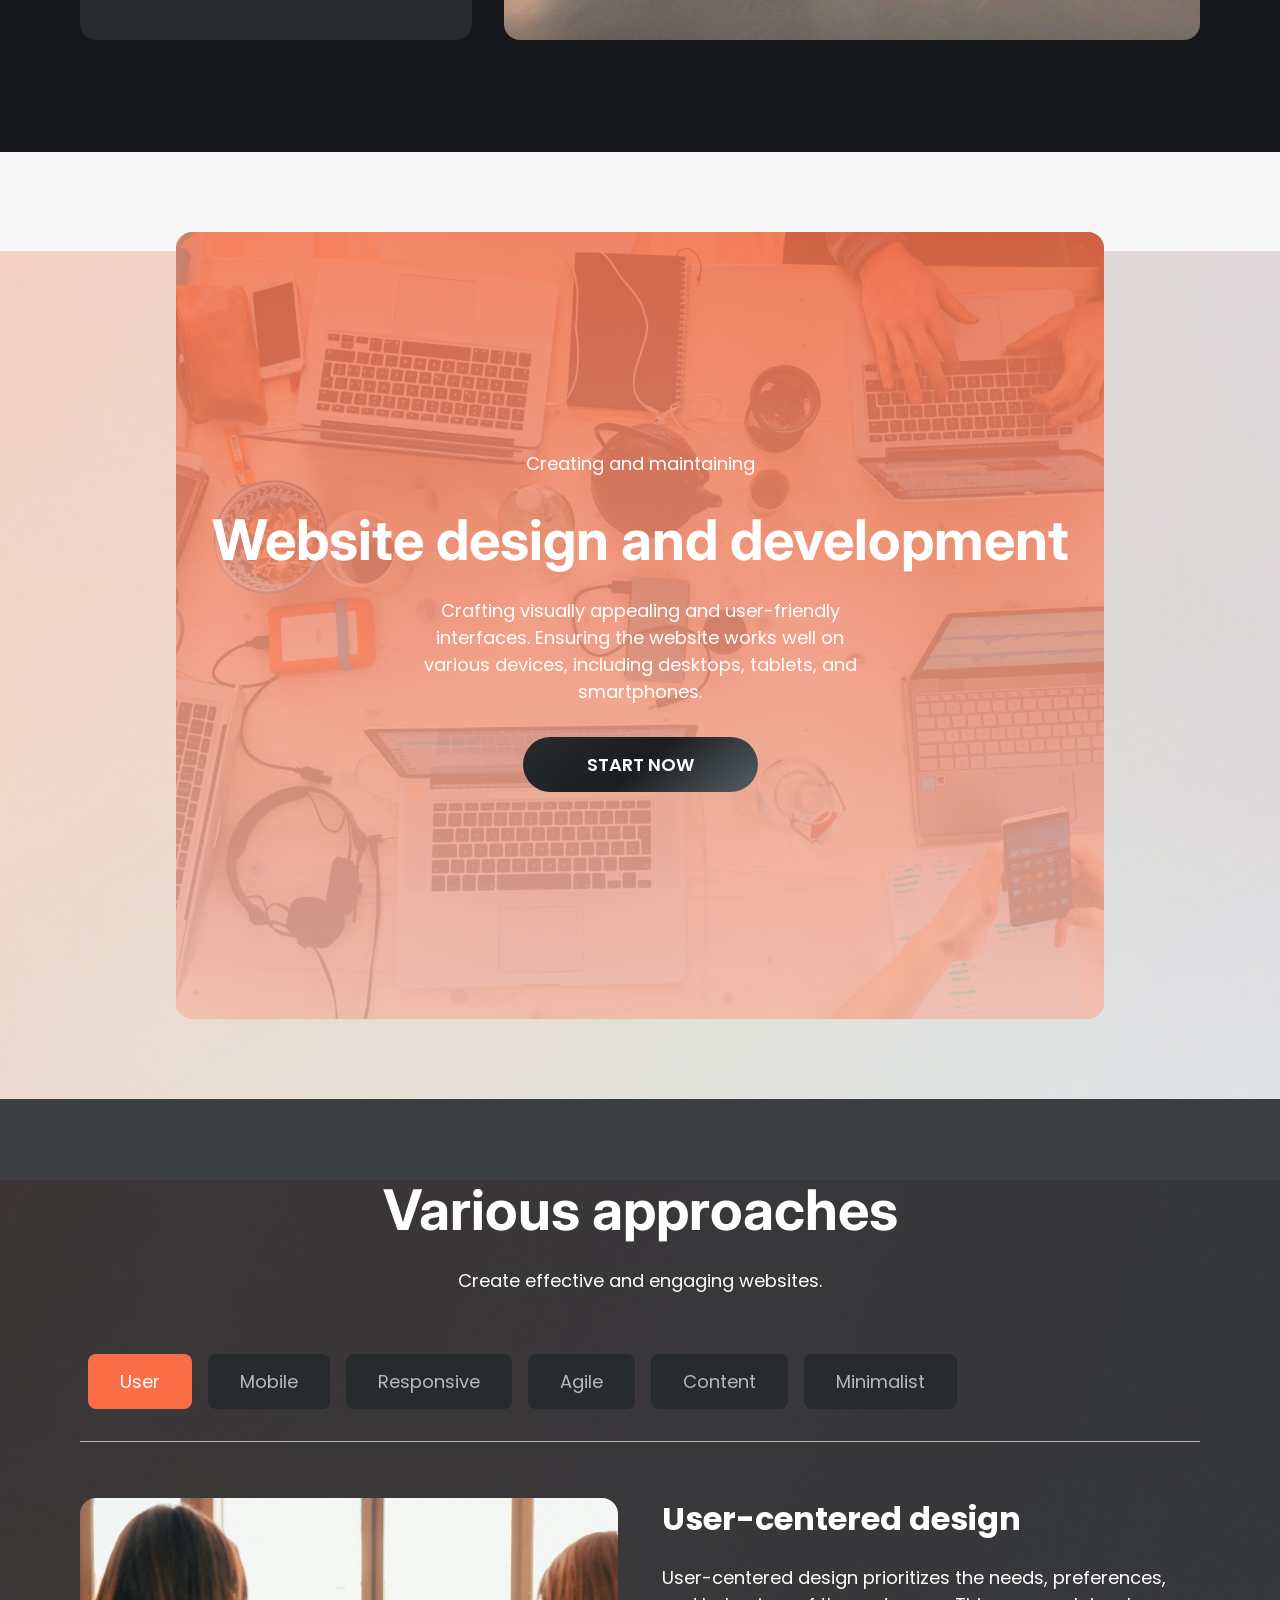
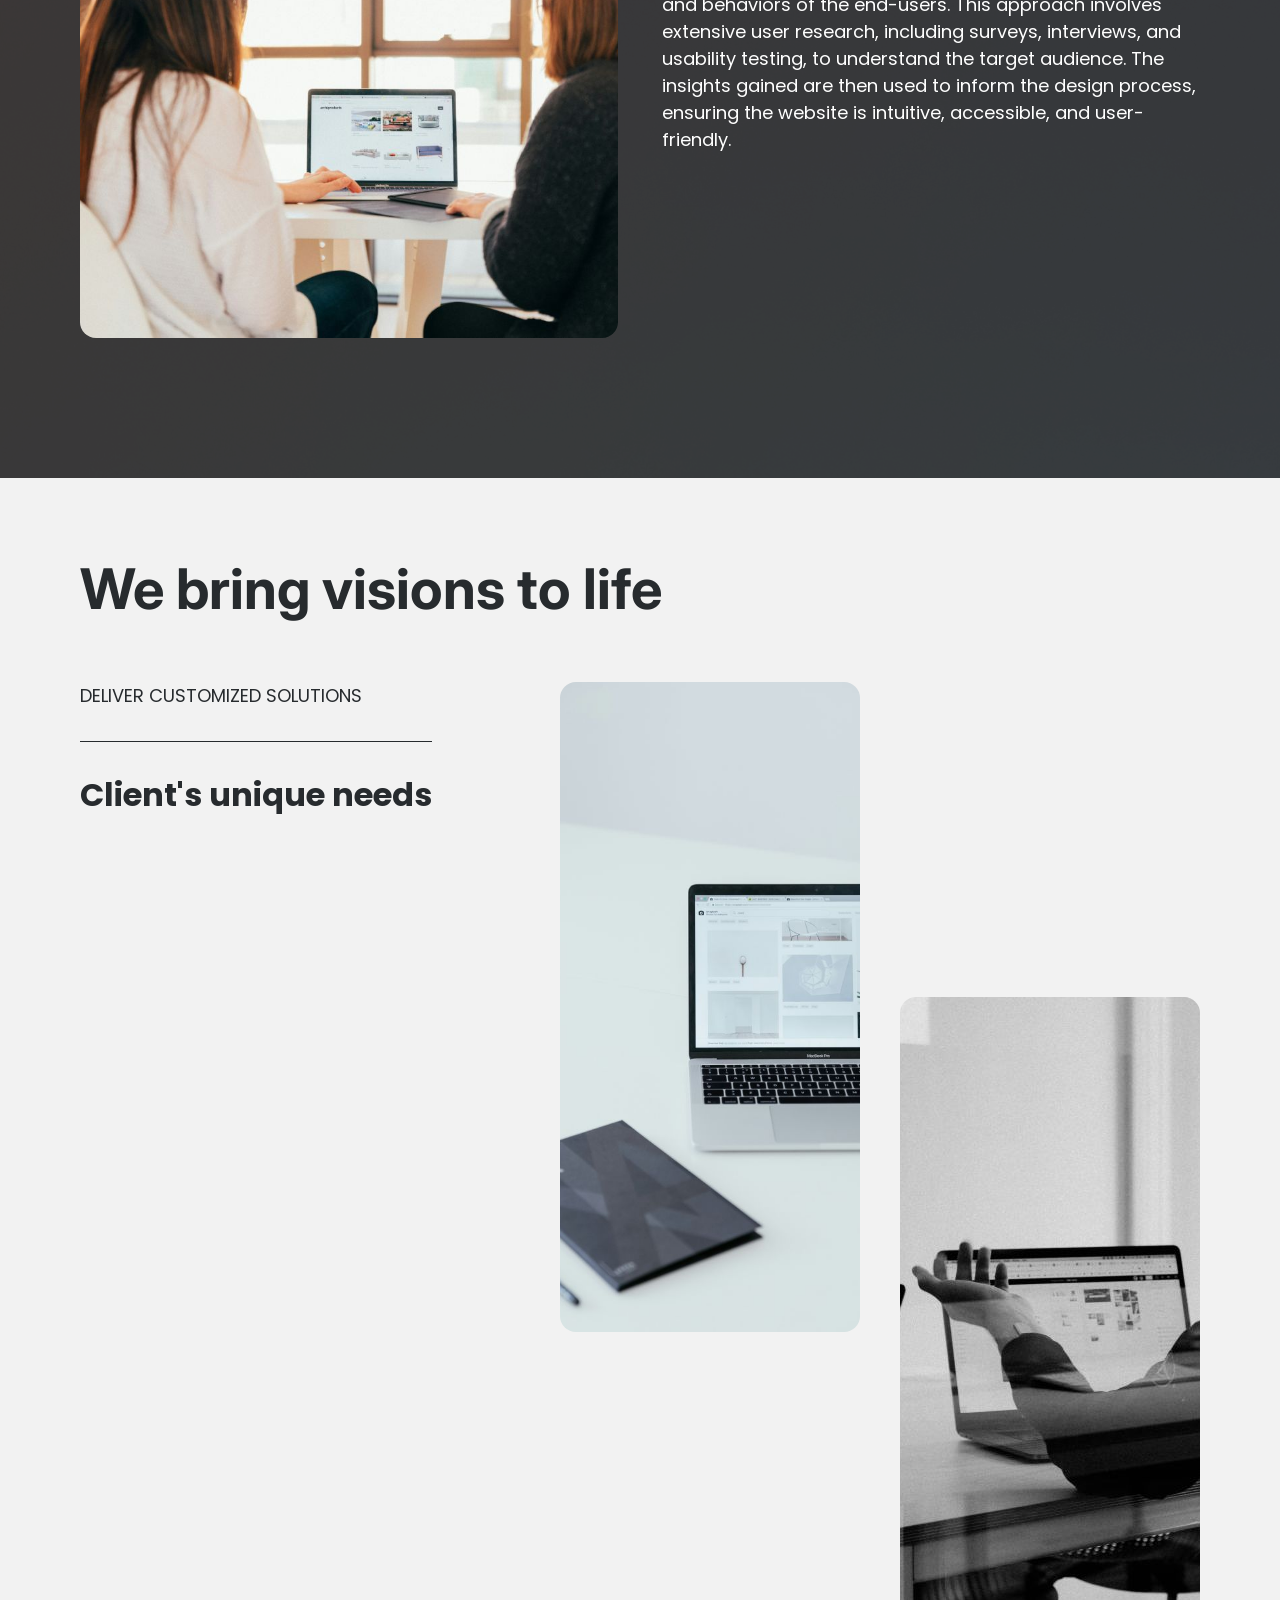
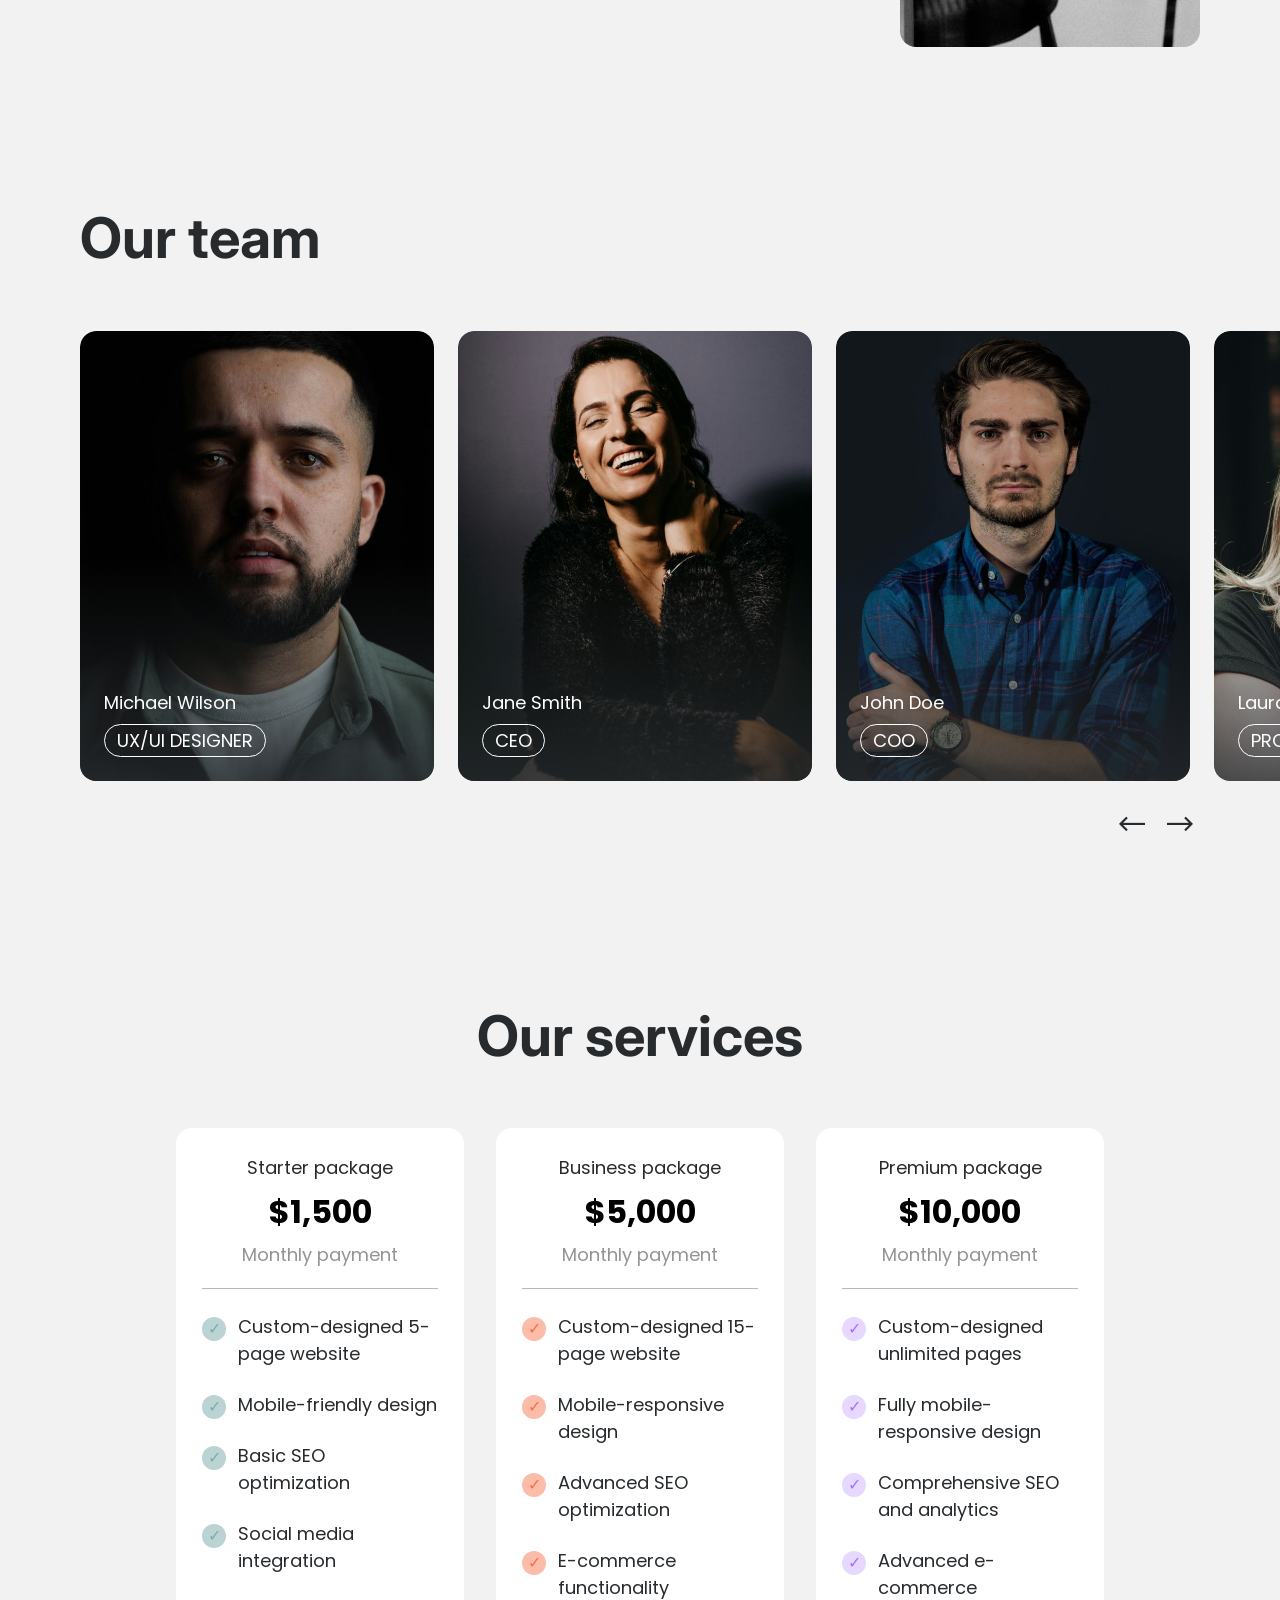
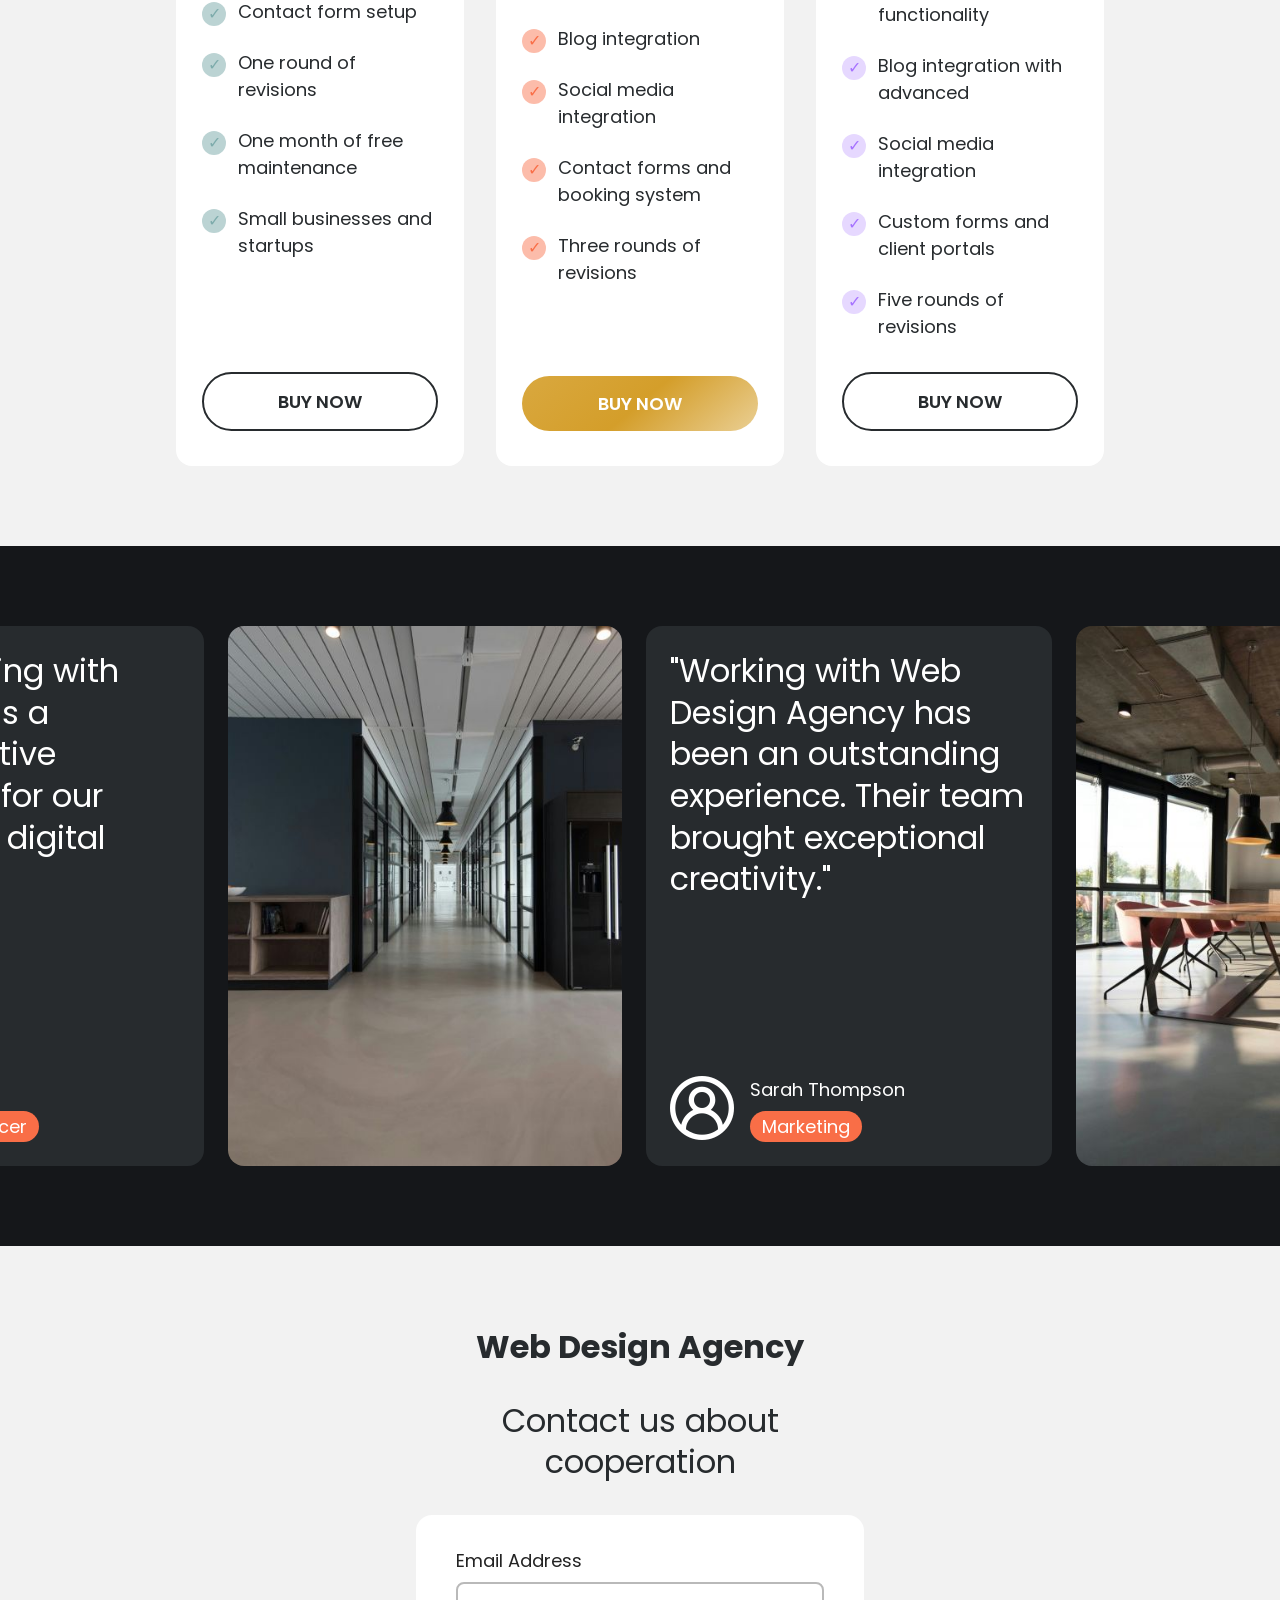
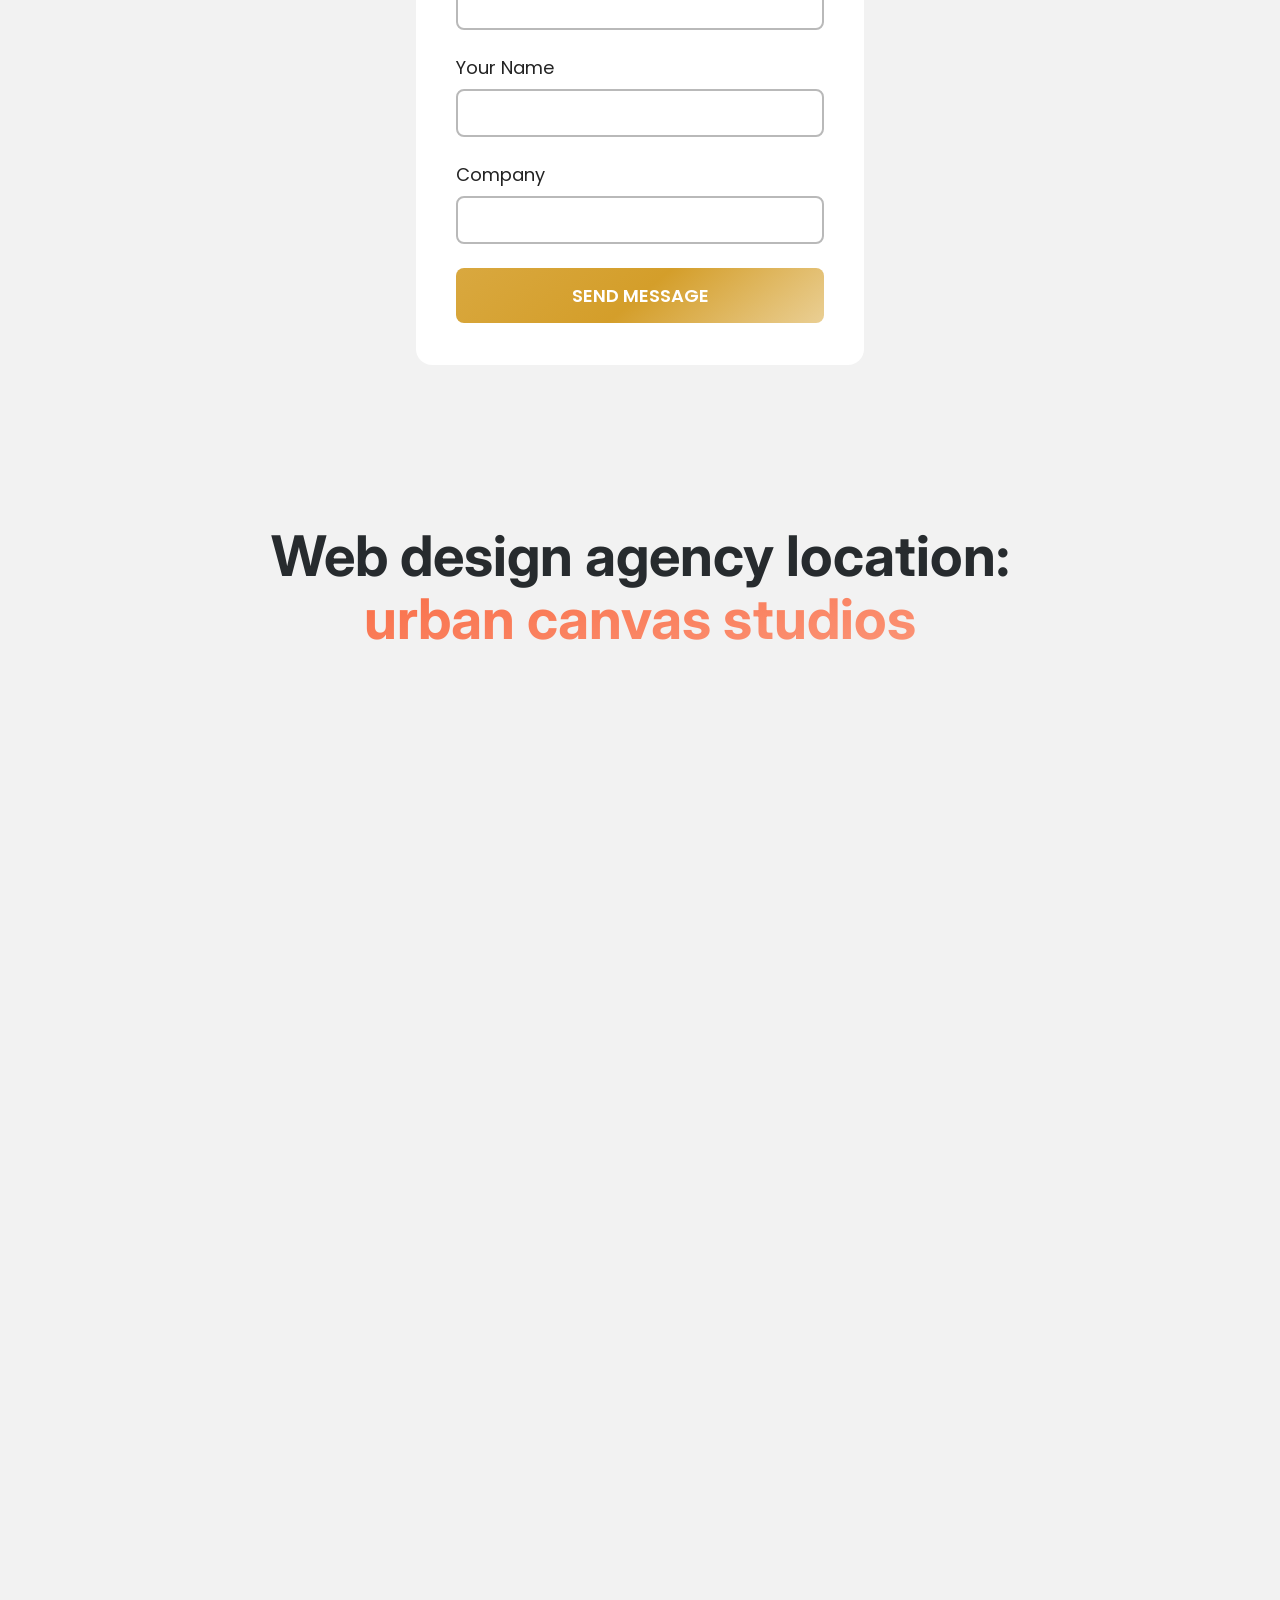
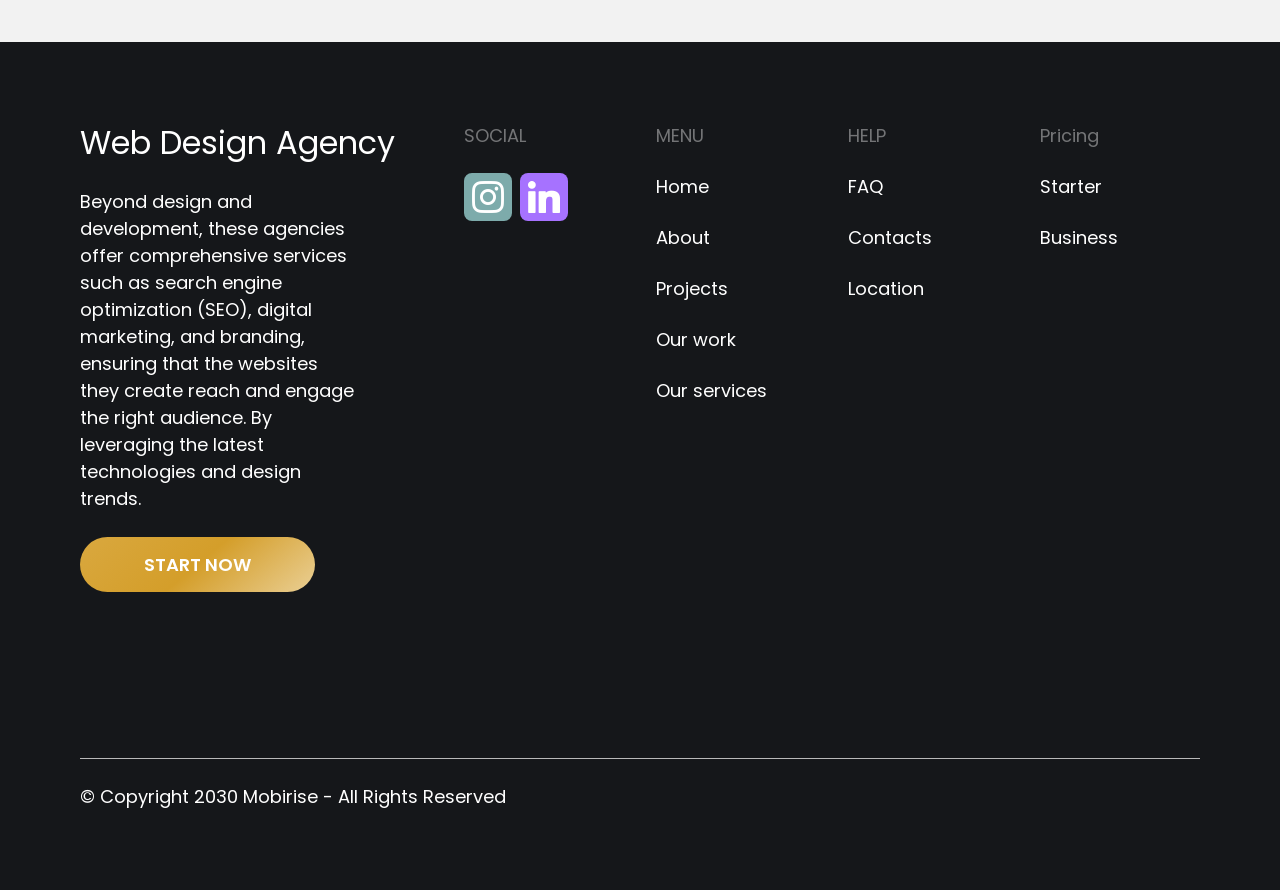
==== commit ff883296: "create github pages" ====
--- a/page1.html
+++ b/page1.html
@@ -21,7 +21,7 @@
   <noscript><link rel="stylesheet" href="https://fonts.googleapis.com/css?family=Inter:100,200,300,400,500,600,700,800,900,100i,200i,300i,400i,500i,600i,700i,800i,900i&display=swap"></noscript>
   <link rel="preload" href="https://fonts.googleapis.com/css?family=Poppins:100,100i,200,200i,300,300i,400,400i,500,500i,600,600i,700,700i,800,800i,900,900i&display=swap" as="style" onload="this.onload=null;this.rel='stylesheet'">
   <noscript><link rel="stylesheet" href="https://fonts.googleapis.com/css?family=Poppins:100,100i,200,200i,300,300i,400,400i,500,500i,600,600i,700,700i,800,800i,900,900i&display=swap"></noscript>
-  <link rel="preload" as="style" href="assets/mobirise/css/mbr-additional.css?v=FNFdvb"><link rel="stylesheet" href="assets/mobirise/css/mbr-additional.css?v=FNFdvb" type="text/css">
+  <link rel="preload" as="style" href="assets/mobirise/css/mbr-additional.css?v=hWuf71"><link rel="stylesheet" href="assets/mobirise/css/mbr-additional.css?v=hWuf71" type="text/css">
 
   
   
@@ -53,13 +53,13 @@
                     </div>
                 </button>
                 <div class="collapse navbar-collapse" id="navbarSupportedContent">
-                    <ul class="navbar-nav nav-dropdown" data-app-modern-menu="true"><li class="nav-item">
-                            <a class="nav-link link text-primary display-4" href="file:///Users/andreasstefanis/Library/Application%20Support/Mobirise.com/Mobirise/andreas_0040stefanis_002dconsulting_002ede/addons/flexm5/components/index.html">All in One</a>
-                        </li><li class="nav-item"><a class="nav-link link text-primary display-4" href="file:///Users/andreasstefanis/Library/Application%20Support/Mobirise.com/Mobirise/andreas_0040stefanis_002dconsulting_002ede/addons/flexm5/components/index.html">Digital λύσεις</a></li><li class="nav-item"><a class="nav-link link text-primary display-4" href="file:///Users/andreasstefanis/Library/Application%20Support/Mobirise.com/Mobirise/andreas_0040stefanis_002dconsulting_002ede/addons/flexm5/components/index.html">Μηχανή κρατήσεων</a></li><li class="nav-item"><a class="nav-link link text-primary display-4" href="file:///Users/andreasstefanis/Library/Application%20Support/Mobirise.com/Mobirise/andreas_0040stefanis_002dconsulting_002ede/addons/flexm5/components/index.html">Ιστοσελίδες</a></li><li class="nav-item dropdown"><a class="nav-link link text-primary dropdown-toggle display-4" href="file:///Users/andreasstefanis/Library/Application%20Support/Mobirise.com/Mobirise/andreas_0040stefanis_002dconsulting_002ede/addons/flexm5/components/index.html" data-toggle="dropdown-submenu" data-bs-toggle="dropdown" data-bs-auto-close="outside" aria-expanded="false">Προβολή σε αγορές</a><div class="dropdown-menu" aria-labelledby="dropdown-324"><a class="text-primary dropdown-item display-4" href="file:///Users/andreasstefanis/Library/Application%20Support/Mobirise.com/Mobirise/andreas_0040stefanis_002dconsulting_002ede/addons/flexm5/components/index.html">Campings</a><a class="text-primary show dropdown-item display-4" href="file:///Users/andreasstefanis/Library/Application%20Support/Mobirise.com/Mobirise/andreas_0040stefanis_002dconsulting_002ede/addons/flexm5/components/index.html">Padel</a><a class="text-primary show dropdown-item display-4" href="file:///Users/andreasstefanis/Library/Application%20Support/Mobirise.com/Mobirise/andreas_0040stefanis_002dconsulting_002ede/addons/flexm5/components/index.html">secret-deals-hotels</a></div></li>
+                    <ul class="navbar-nav nav-dropdown nav-right" data-app-modern-menu="true"><li class="nav-item">
+                            <a class="nav-link link text-black display-4" href="file:///Users/andreasstefanis/Library/Application%20Support/Mobirise.com/Mobirise/andreas_0040stefanis_002dconsulting_002ede/addons/flexm5/components/index.html">All in One</a>
+                        </li><li class="nav-item"><a class="nav-link link text-black display-4" href="file:///Users/andreasstefanis/Library/Application%20Support/Mobirise.com/Mobirise/andreas_0040stefanis_002dconsulting_002ede/addons/flexm5/components/index.html">Digital λύσεις</a></li><li class="nav-item"><a class="nav-link link text-black display-4" href="file:///Users/andreasstefanis/Library/Application%20Support/Mobirise.com/Mobirise/andreas_0040stefanis_002dconsulting_002ede/addons/flexm5/components/index.html">Μηχανή κρατήσεων</a></li><li class="nav-item"><a class="nav-link link text-black display-4" href="file:///Users/andreasstefanis/Library/Application%20Support/Mobirise.com/Mobirise/andreas_0040stefanis_002dconsulting_002ede/addons/flexm5/components/index.html">Ιστοσελίδες</a></li><li class="nav-item dropdown"><a class="nav-link link dropdown-toggle text-black display-4" href="file:///Users/andreasstefanis/Library/Application%20Support/Mobirise.com/Mobirise/andreas_0040stefanis_002dconsulting_002ede/addons/flexm5/components/index.html" data-toggle="dropdown-submenu" data-bs-toggle="dropdown" data-bs-auto-close="outside" aria-expanded="false">Προβολή σε αγορές</a><div class="dropdown-menu" aria-labelledby="dropdown-324"><a class="dropdown-item text-black display-4" href="file:///Users/andreasstefanis/Library/Application%20Support/Mobirise.com/Mobirise/andreas_0040stefanis_002dconsulting_002ede/addons/flexm5/components/index.html">Campings</a><a class="show dropdown-item text-black display-4" href="file:///Users/andreasstefanis/Library/Application%20Support/Mobirise.com/Mobirise/andreas_0040stefanis_002dconsulting_002ede/addons/flexm5/components/index.html">Padel</a><a class="show dropdown-item text-black display-4" href="file:///Users/andreasstefanis/Library/Application%20Support/Mobirise.com/Mobirise/andreas_0040stefanis_002dconsulting_002ede/addons/flexm5/components/index.html">secret-deals-hotels</a></div></li>
                         
                         
                         <li class="nav-item">
-                            <a class="nav-link link text-primary display-4" href="#pricing01-e">Συνδρομές &amp; Deals</a>
+                            <a class="nav-link link text-black display-4" href="#pricing01-e">Συνδρομές &amp; Deals</a>
                         </li></ul>
                     <div class="icons-menu">
                         <a class="iconfont-wrapper" href="#">
@@ -69,7 +69,7 @@
                         
                         
                     </div>
-                    <div class="navbar-buttons mbr-section-btn"><a class="btn btn-secondary display-4" href="#">ΕΠΙΚΟΙΝΩΝΙΑ</a></div>
+                    
                 </div>
             </div>
         </nav>
@@ -1017,7 +1017,7 @@
                     </h3>
                 </div>
                 <div class="mbr-form form-wrapper" data-form-type="formoid">
-                    <form action="https://mobirise.eu/" method="POST" class="mbr-form form-with-styler" data-form-title="Form Name"><input type="hidden" name="email" data-form-email="true" value="JgaZTYNEr5rWQXIoTHFQFUx8RlcgBIoEH3eflazR2YbEdPOhyBYjr+FOn4h2vmwyDNvExupZ0F2IfIdAarGL69DiQyrvKPiaB8amtA+DxYK9yArSQT4+NI7sOoHYe16u.E+reWVt6M/xBDqO0c7RLlzLJBnVo/pecgny1HycfAdx4tNHTqMYxCoI1RRdXwXmpo78irnRultvBOIr0InCegJadtfvRc0L4+o15d+WR73c2P5LyRthXyWPmw+5l1XXP">
+                    <form action="https://mobirise.eu/" method="POST" class="mbr-form form-with-styler" data-form-title="Form Name"><input type="hidden" name="email" data-form-email="true" value="hIH8EFircQkyJc/ZiYogW+WOmEfH4kDiAICGk9huw1/S6Wx8mYeKBJhVGFXHEI5LwUeXhaSxhwIeYaFnj75nAnt+KSATHWmxPIdGg9T9mP5WUiEYTvtnADnohuBZwBGb.X5D+EuC77YEGqWMsUAmPWu6M97dPKB5SMluoFYSTg8CZIFEt/IHLh8G8/Z//yc5fxMcWxr+eFaRKfDXYlQYsiL44t0ctBR/rxe796cOHXvwBOz7Sll3cnYScP4hPwsGp">
                         <div class="row">
                             <div hidden="hidden" data-form-alert="" class="alert alert-success col-12">Thanks for filling
                                 out the form!</div>
--- a/assets/mobirise/css/mbr-additional.css
+++ b/assets/mobirise/css/mbr-additional.css
@@ -963,7 +963,6 @@
   margin: auto;
   margin-left: 0;
   margin-left: auto;
-  margin-right: 0;
 }
 .cid-ugTWN2y5vU .navbar-nav .nav-item {
   padding: 0 !important;
@@ -1609,6 +1608,117 @@
   text-align: center;
   color: #ffffff;
 }
+.cid-vvq9YNXsNu {
+  padding-top: 5rem;
+  padding-bottom: 5rem;
+  background-color: #15171a;
+}
+.cid-vvq9YNXsNu .items-wrapper {
+  justify-content: center;
+}
+.cid-vvq9YNXsNu .embla__slide {
+  display: flex;
+  justify-content: center;
+  position: relative;
+  min-width: 100%;
+  max-width: 100%;
+}
+@media (max-width: 767px) {
+  .cid-vvq9YNXsNu .embla__slide {
+    min-width: 100%;
+    max-width: 100%;
+  }
+}
+.cid-vvq9YNXsNu .embla__slide .slide-content {
+  width: 100%;
+}
+.cid-vvq9YNXsNu .embla__slide .slide-content .item-wrapper .item-content {
+  padding: 24px;
+}
+@media (max-width: 992px) {
+  .cid-vvq9YNXsNu .embla__slide .slide-content .item-wrapper .item-content {
+    padding: 20px 16px;
+  }
+}
+.cid-vvq9YNXsNu .embla__slide .slide-content .item-wrapper .item-content .item-name {
+  margin-bottom: 20px;
+}
+.cid-vvq9YNXsNu .embla__slide .slide-content .item-wrapper .item-content .item-text {
+  margin-bottom: 0;
+}
+.cid-vvq9YNXsNu .embla__button--next,
+.cid-vvq9YNXsNu .embla__button--prev {
+  display: flex;
+}
+.cid-vvq9YNXsNu .embla__button {
+  bottom: 0;
+  width: 48px;
+  height: 48px;
+  font-size: 18px;
+  background: linear-gradient(140deg, #d9a83f, #eacf94) !important;
+  color: #ffffff !important;
+  border: none !important;
+  border-radius: 50%;
+  transition: all 0.3s;
+  position: absolute;
+  display: flex;
+  justify-content: center;
+  align-items: center;
+  opacity: 1 !important;
+}
+.cid-vvq9YNXsNu .embla__button:hover {
+  opacity: .9 !important;
+}
+.cid-vvq9YNXsNu .embla__button.embla__button--prev {
+  left: 24px;
+}
+@media (max-width: 992px) {
+  .cid-vvq9YNXsNu .embla__button.embla__button--prev {
+    left: 16px;
+  }
+}
+.cid-vvq9YNXsNu .embla__button.embla__button--next {
+  right: 24px;
+}
+@media (max-width: 992px) {
+  .cid-vvq9YNXsNu .embla__button.embla__button--next {
+    right: 16px;
+  }
+}
+.cid-vvq9YNXsNu .embla {
+  position: relative;
+  width: 100%;
+  padding-bottom: 4rem;
+}
+.cid-vvq9YNXsNu .embla__viewport {
+  overflow: hidden;
+  width: 100%;
+  margin-right: 1rem;
+}
+.cid-vvq9YNXsNu .embla__viewport.is-draggable {
+  cursor: grab;
+}
+.cid-vvq9YNXsNu .embla__viewport.is-dragging {
+  cursor: grabbing;
+}
+.cid-vvq9YNXsNu .embla__container {
+  display: flex;
+  user-select: none;
+  -webkit-touch-callout: none;
+  -khtml-user-select: none;
+  -webkit-tap-highlight-color: transparent;
+}
+.cid-vvq9YNXsNu .item-menu-overlay {
+  opacity: 0 !important;
+}
+.cid-vvq9YNXsNu .item-text {
+  color: #ffffff;
+  text-align: center;
+}
+.cid-vvq9YNXsNu .item-name {
+  color: #d9a83f;
+  text-align: center;
+}
 .cid-ugTWXQjfkY {
   padding-top: 5rem;
   padding-bottom: 5rem;
@@ -1731,6 +1841,268 @@
 }
 .cid-ugTWXQjfkY .item-text {
   color: #ffffff;
+}
+.cid-vvq9M8WAid {
+  padding-top: 5rem;
+  padding-bottom: 5rem;
+  background-color: #15171a;
+}
+.cid-vvq9M8WAid .mbr-fallback-image.disabled {
+  display: none;
+}
+.cid-vvq9M8WAid .mbr-fallback-image {
+  display: block;
+  background-size: cover;
+  background-position: center center;
+  width: 100%;
+  height: 100%;
+  position: absolute;
+  top: 0;
+}
+.cid-vvq9M8WAid .items-wrapper {
+  justify-content: flex-end;
+}
+.cid-vvq9M8WAid .items-wrapper .card {
+  justify-content: center;
+}
+.cid-vvq9M8WAid .content-wrapper {
+  padding-right: 120px;
+}
+@media (max-width: 1440px) {
+  .cid-vvq9M8WAid .content-wrapper {
+    padding-right: 60px;
+  }
+}
+@media (max-width: 992px) {
+  .cid-vvq9M8WAid .content-wrapper {
+    padding-right: 0;
+    margin-bottom: 32px;
+  }
+}
+.cid-vvq9M8WAid .content-wrapper .mbr-section-title {
+  margin-bottom: 24px;
+}
+.cid-vvq9M8WAid .content-wrapper .mbr-section-title span {
+  background: linear-gradient(170deg, #f96e47, #fb9578);
+  -webkit-background-clip: text !important;
+  -webkit-text-fill-color: transparent;
+}
+.cid-vvq9M8WAid .content-wrapper .mbr-text {
+  margin-bottom: 0;
+}
+.cid-vvq9M8WAid .content-wrapper .mbr-section-btn {
+  margin-top: 22px;
+}
+@media (max-width: 992px) {
+  .cid-vvq9M8WAid .content-wrapper .mbr-section-btn {
+    margin-top: 16px;
+  }
+}
+.cid-vvq9M8WAid .image-wrapper {
+  display: grid;
+  grid-template-columns: .5fr 1fr;
+  gap: 16px;
+}
+@media (max-width: 992px) {
+  .cid-vvq9M8WAid .image-wrapper {
+    display: block;
+  }
+}
+@media (max-width: 992px) {
+  .cid-vvq9M8WAid .image-wrapper .item {
+    margin-bottom: 16px;
+  }
+  .cid-vvq9M8WAid .image-wrapper .item:last-child {
+    margin-bottom: 0;
+  }
+}
+.cid-vvq9M8WAid .image-wrapper .item .item-wrapper .item-img img {
+  height: 200px;
+  object-fit: cover;
+  width: 100%;
+}
+.cid-vvq9M8WAid .mbr-section-title {
+  color: #ffffff;
+}
+.cid-vvq9M8WAid .mbr-text {
+  color: #b9b9b9;
+}
+.cid-vvq9SaFnpU {
+  padding-top: 5rem;
+  padding-bottom: 5rem;
+  background-color: #f2f2f2;
+}
+.cid-vvq9SaFnpU .mbr-fallback-image.disabled {
+  display: none;
+}
+.cid-vvq9SaFnpU .mbr-fallback-image {
+  display: block;
+  background-size: cover;
+  background-position: center center;
+  width: 100%;
+  height: 100%;
+  position: absolute;
+  top: 0;
+}
+.cid-vvq9SaFnpU .content-wrapper {
+  margin-bottom: 60px;
+}
+@media (max-width: 992px) {
+  .cid-vvq9SaFnpU .content-wrapper {
+    margin-bottom: 32px;
+  }
+}
+.cid-vvq9SaFnpU .content-wrapper .mbr-section-title {
+  margin-bottom: 0;
+}
+@media (max-width: 992px) {
+  .cid-vvq9SaFnpU .panel-group {
+    margin-bottom: 24px;
+  }
+}
+.cid-vvq9SaFnpU .panel-group .card {
+  position: relative;
+  padding: 16px 24px;
+  background-color: transparent;
+  transition: all 0.3s ease-in-out;
+  overflow: hidden;
+  margin-top: 8px;
+}
+@media (max-width: 992px) {
+  .cid-vvq9SaFnpU .panel-group .card {
+    padding: 16px;
+  }
+}
+.cid-vvq9SaFnpU .panel-group .card:first-child {
+  margin-top: 0;
+}
+.cid-vvq9SaFnpU .panel-group .card .card-header {
+  background-color: transparent;
+  border: none;
+  border-radius: 0;
+  padding: 0;
+}
+.cid-vvq9SaFnpU .panel-group .card .card-header .panel-title {
+  display: flex;
+  align-items: center;
+  justify-content: space-between;
+}
+.cid-vvq9SaFnpU .panel-group .card .card-header .panel-title::before {
+  content: '';
+  position: absolute;
+  top: 0;
+  left: 0;
+  width: 100%;
+  height: 100%;
+  background-color: #ffffff;
+  pointer-events: none;
+  opacity: 0;
+  transition: all 0.3s ease-in-out;
+}
+.cid-vvq9SaFnpU .panel-group .card .card-header .panel-title .panel-title-edit {
+  position: relative;
+  z-index: 1;
+  margin-bottom: 0;
+}
+.cid-vvq9SaFnpU .panel-group .card .card-header .panel-title .icon-wrapper {
+  position: relative;
+  z-index: 1;
+  width: 40px;
+  height: 40px;
+  min-width: 40px;
+  display: inline-flex;
+  align-items: center;
+  justify-content: center;
+  border-radius: 100%;
+  background-color: #bbd3d3;
+  margin-left: 8px;
+}
+.cid-vvq9SaFnpU .panel-group .card .card-header .panel-title .icon-wrapper .mbr-iconfont {
+  transition: all 0.3s ease-in-out;
+  font-size: 18px;
+  color: #7dabab;
+}
+.cid-vvq9SaFnpU .panel-group .card .card-header .panel-title:not(.collapsed) .icon-wrapper {
+  background-color: #f96e47;
+}
+.cid-vvq9SaFnpU .panel-group .card .card-header .panel-title:not(.collapsed) .icon-wrapper .mbr-iconfont {
+  transform: rotate(-45deg);
+  color: #ffffff;
+}
+.cid-vvq9SaFnpU .panel-group .card .card-header .panel-title:not(.collapsed)::before {
+  opacity: 1;
+}
+.cid-vvq9SaFnpU .panel-group .card .panel-collapse .panel-body {
+  position: relative;
+  z-index: 1;
+  margin-top: 32px;
+}
+@media (max-width: 992px) {
+  .cid-vvq9SaFnpU .panel-group .card .panel-collapse .panel-body {
+    padding-top: 24px;
+  }
+}
+.cid-vvq9SaFnpU .panel-group .card .panel-collapse .panel-body .panel-text {
+  margin-bottom: 0;
+  opacity: .5;
+}
+.cid-vvq9SaFnpU .card-wrapper {
+  background-color: #f9f8f8;
+  padding: 72px 24px 40px;
+  box-shadow: 0 3.5rem 5.5rem 0 #b9b9b9;
+}
+@media (max-width: 992px) {
+  .cid-vvq9SaFnpU .card-wrapper {
+    padding: 24px 16px;
+  }
+}
+.cid-vvq9SaFnpU .card-wrapper .icon-wrap {
+  margin-bottom: 16px;
+}
+.cid-vvq9SaFnpU .card-wrapper .icon-wrap .mbr-iconfont {
+  height: 88px;
+  width: 88px;
+  min-width: 88px;
+  display: inline-flex;
+  align-items: center;
+  justify-content: center;
+  border-radius: 100%;
+  background-color: #ffffff;
+  color: #a672ff;
+  font-size: 42px;
+}
+.cid-vvq9SaFnpU .card-wrapper .card-title {
+  margin-bottom: 32px;
+}
+@media (max-width: 992px) {
+  .cid-vvq9SaFnpU .card-wrapper .card-title {
+    margin-bottom: 24px;
+  }
+}
+.cid-vvq9SaFnpU .card-wrapper .mbr-section-btn .btn {
+  margin-bottom: 0;
+}
+@media (max-width: 1440px) {
+  .cid-vvq9SaFnpU .card-wrapper .mbr-section-btn .btn {
+    padding: 14px;
+  }
+}
+.cid-vvq9SaFnpU .mbr-section-title {
+  color: #272b2e;
+}
+.cid-vvq9SaFnpU .panel-title-edit {
+  color: #272b2e;
+}
+.cid-vvq9SaFnpU .panel-text {
+  color: #15171a;
+}
+.cid-vvq9SaFnpU .card-title {
+  color: #272b2e;
+}
+.cid-vvq9SaFnpU .card-title,
+.cid-vvq9SaFnpU .icon-wrap,
+.cid-vvq9SaFnpU .mbr-section-btn {
+  text-align: center;
 }
 .cid-ugTWPMoBld {
   padding-top: 5rem;
@@ -2889,7 +3261,6 @@
   margin: auto;
   margin-left: 0;
   margin-left: auto;
-  margin-right: 0;
 }
 .cid-vvcooTs8A8 .navbar-nav .nav-item {
   padding: 0 !important;
--- a/assets/mobirise/css/mbr-additional.css
+++ b/assets/mobirise/css/mbr-additional.css
@@ -963,7 +963,6 @@
   margin: auto;
   margin-left: 0;
   margin-left: auto;
-  margin-right: 0;
 }
 .cid-ugTWN2y5vU .navbar-nav .nav-item {
   padding: 0 !important;
@@ -1609,6 +1608,117 @@
   text-align: center;
   color: #ffffff;
 }
+.cid-vvq9YNXsNu {
+  padding-top: 5rem;
+  padding-bottom: 5rem;
+  background-color: #15171a;
+}
+.cid-vvq9YNXsNu .items-wrapper {
+  justify-content: center;
+}
+.cid-vvq9YNXsNu .embla__slide {
+  display: flex;
+  justify-content: center;
+  position: relative;
+  min-width: 100%;
+  max-width: 100%;
+}
+@media (max-width: 767px) {
+  .cid-vvq9YNXsNu .embla__slide {
+    min-width: 100%;
+    max-width: 100%;
+  }
+}
+.cid-vvq9YNXsNu .embla__slide .slide-content {
+  width: 100%;
+}
+.cid-vvq9YNXsNu .embla__slide .slide-content .item-wrapper .item-content {
+  padding: 24px;
+}
+@media (max-width: 992px) {
+  .cid-vvq9YNXsNu .embla__slide .slide-content .item-wrapper .item-content {
+    padding: 20px 16px;
+  }
+}
+.cid-vvq9YNXsNu .embla__slide .slide-content .item-wrapper .item-content .item-name {
+  margin-bottom: 20px;
+}
+.cid-vvq9YNXsNu .embla__slide .slide-content .item-wrapper .item-content .item-text {
+  margin-bottom: 0;
+}
+.cid-vvq9YNXsNu .embla__button--next,
+.cid-vvq9YNXsNu .embla__button--prev {
+  display: flex;
+}
+.cid-vvq9YNXsNu .embla__button {
+  bottom: 0;
+  width: 48px;
+  height: 48px;
+  font-size: 18px;
+  background: linear-gradient(140deg, #d9a83f, #eacf94) !important;
+  color: #ffffff !important;
+  border: none !important;
+  border-radius: 50%;
+  transition: all 0.3s;
+  position: absolute;
+  display: flex;
+  justify-content: center;
+  align-items: center;
+  opacity: 1 !important;
+}
+.cid-vvq9YNXsNu .embla__button:hover {
+  opacity: .9 !important;
+}
+.cid-vvq9YNXsNu .embla__button.embla__button--prev {
+  left: 24px;
+}
+@media (max-width: 992px) {
+  .cid-vvq9YNXsNu .embla__button.embla__button--prev {
+    left: 16px;
+  }
+}
+.cid-vvq9YNXsNu .embla__button.embla__button--next {
+  right: 24px;
+}
+@media (max-width: 992px) {
+  .cid-vvq9YNXsNu .embla__button.embla__button--next {
+    right: 16px;
+  }
+}
+.cid-vvq9YNXsNu .embla {
+  position: relative;
+  width: 100%;
+  padding-bottom: 4rem;
+}
+.cid-vvq9YNXsNu .embla__viewport {
+  overflow: hidden;
+  width: 100%;
+  margin-right: 1rem;
+}
+.cid-vvq9YNXsNu .embla__viewport.is-draggable {
+  cursor: grab;
+}
+.cid-vvq9YNXsNu .embla__viewport.is-dragging {
+  cursor: grabbing;
+}
+.cid-vvq9YNXsNu .embla__container {
+  display: flex;
+  user-select: none;
+  -webkit-touch-callout: none;
+  -khtml-user-select: none;
+  -webkit-tap-highlight-color: transparent;
+}
+.cid-vvq9YNXsNu .item-menu-overlay {
+  opacity: 0 !important;
+}
+.cid-vvq9YNXsNu .item-text {
+  color: #ffffff;
+  text-align: center;
+}
+.cid-vvq9YNXsNu .item-name {
+  color: #d9a83f;
+  text-align: center;
+}
 .cid-ugTWXQjfkY {
   padding-top: 5rem;
   padding-bottom: 5rem;
@@ -1731,6 +1841,268 @@
 }
 .cid-ugTWXQjfkY .item-text {
   color: #ffffff;
+}
+.cid-vvq9M8WAid {
+  padding-top: 5rem;
+  padding-bottom: 5rem;
+  background-color: #15171a;
+}
+.cid-vvq9M8WAid .mbr-fallback-image.disabled {
+  display: none;
+}
+.cid-vvq9M8WAid .mbr-fallback-image {
+  display: block;
+  background-size: cover;
+  background-position: center center;
+  width: 100%;
+  height: 100%;
+  position: absolute;
+  top: 0;
+}
+.cid-vvq9M8WAid .items-wrapper {
+  justify-content: flex-end;
+}
+.cid-vvq9M8WAid .items-wrapper .card {
+  justify-content: center;
+}
+.cid-vvq9M8WAid .content-wrapper {
+  padding-right: 120px;
+}
+@media (max-width: 1440px) {
+  .cid-vvq9M8WAid .content-wrapper {
+    padding-right: 60px;
+  }
+}
+@media (max-width: 992px) {
+  .cid-vvq9M8WAid .content-wrapper {
+    padding-right: 0;
+    margin-bottom: 32px;
+  }
+}
+.cid-vvq9M8WAid .content-wrapper .mbr-section-title {
+  margin-bottom: 24px;
+}
+.cid-vvq9M8WAid .content-wrapper .mbr-section-title span {
+  background: linear-gradient(170deg, #f96e47, #fb9578);
+  -webkit-background-clip: text !important;
+  -webkit-text-fill-color: transparent;
+}
+.cid-vvq9M8WAid .content-wrapper .mbr-text {
+  margin-bottom: 0;
+}
+.cid-vvq9M8WAid .content-wrapper .mbr-section-btn {
+  margin-top: 22px;
+}
+@media (max-width: 992px) {
+  .cid-vvq9M8WAid .content-wrapper .mbr-section-btn {
+    margin-top: 16px;
+  }
+}
+.cid-vvq9M8WAid .image-wrapper {
+  display: grid;
+  grid-template-columns: .5fr 1fr;
+  gap: 16px;
+}
+@media (max-width: 992px) {
+  .cid-vvq9M8WAid .image-wrapper {
+    display: block;
+  }
+}
+@media (max-width: 992px) {
+  .cid-vvq9M8WAid .image-wrapper .item {
+    margin-bottom: 16px;
+  }
+  .cid-vvq9M8WAid .image-wrapper .item:last-child {
+    margin-bottom: 0;
+  }
+}
+.cid-vvq9M8WAid .image-wrapper .item .item-wrapper .item-img img {
+  height: 200px;
+  object-fit: cover;
+  width: 100%;
+}
+.cid-vvq9M8WAid .mbr-section-title {
+  color: #ffffff;
+}
+.cid-vvq9M8WAid .mbr-text {
+  color: #b9b9b9;
+}
+.cid-vvq9SaFnpU {
+  padding-top: 5rem;
+  padding-bottom: 5rem;
+  background-color: #f2f2f2;
+}
+.cid-vvq9SaFnpU .mbr-fallback-image.disabled {
+  display: none;
+}
+.cid-vvq9SaFnpU .mbr-fallback-image {
+  display: block;
+  background-size: cover;
+  background-position: center center;
+  width: 100%;
+  height: 100%;
+  position: absolute;
+  top: 0;
+}
+.cid-vvq9SaFnpU .content-wrapper {
+  margin-bottom: 60px;
+}
+@media (max-width: 992px) {
+  .cid-vvq9SaFnpU .content-wrapper {
+    margin-bottom: 32px;
+  }
+}
+.cid-vvq9SaFnpU .content-wrapper .mbr-section-title {
+  margin-bottom: 0;
+}
+@media (max-width: 992px) {
+  .cid-vvq9SaFnpU .panel-group {
+    margin-bottom: 24px;
+  }
+}
+.cid-vvq9SaFnpU .panel-group .card {
+  position: relative;
+  padding: 16px 24px;
+  background-color: transparent;
+  transition: all 0.3s ease-in-out;
+  overflow: hidden;
+  margin-top: 8px;
+}
+@media (max-width: 992px) {
+  .cid-vvq9SaFnpU .panel-group .card {
+    padding: 16px;
+  }
+}
+.cid-vvq9SaFnpU .panel-group .card:first-child {
+  margin-top: 0;
+}
+.cid-vvq9SaFnpU .panel-group .card .card-header {
+  background-color: transparent;
+  border: none;
+  border-radius: 0;
+  padding: 0;
+}
+.cid-vvq9SaFnpU .panel-group .card .card-header .panel-title {
+  display: flex;
+  align-items: center;
+  justify-content: space-between;
+}
+.cid-vvq9SaFnpU .panel-group .card .card-header .panel-title::before {
+  content: '';
+  position: absolute;
+  top: 0;
+  left: 0;
+  width: 100%;
+  height: 100%;
+  background-color: #ffffff;
+  pointer-events: none;
+  opacity: 0;
+  transition: all 0.3s ease-in-out;
+}
+.cid-vvq9SaFnpU .panel-group .card .card-header .panel-title .panel-title-edit {
+  position: relative;
+  z-index: 1;
+  margin-bottom: 0;
+}
+.cid-vvq9SaFnpU .panel-group .card .card-header .panel-title .icon-wrapper {
+  position: relative;
+  z-index: 1;
+  width: 40px;
+  height: 40px;
+  min-width: 40px;
+  display: inline-flex;
+  align-items: center;
+  justify-content: center;
+  border-radius: 100%;
+  background-color: #bbd3d3;
+  margin-left: 8px;
+}
+.cid-vvq9SaFnpU .panel-group .card .card-header .panel-title .icon-wrapper .mbr-iconfont {
+  transition: all 0.3s ease-in-out;
+  font-size: 18px;
+  color: #7dabab;
+}
+.cid-vvq9SaFnpU .panel-group .card .card-header .panel-title:not(.collapsed) .icon-wrapper {
+  background-color: #f96e47;
+}
+.cid-vvq9SaFnpU .panel-group .card .card-header .panel-title:not(.collapsed) .icon-wrapper .mbr-iconfont {
+  transform: rotate(-45deg);
+  color: #ffffff;
+}
+.cid-vvq9SaFnpU .panel-group .card .card-header .panel-title:not(.collapsed)::before {
+  opacity: 1;
+}
+.cid-vvq9SaFnpU .panel-group .card .panel-collapse .panel-body {
+  position: relative;
+  z-index: 1;
+  margin-top: 32px;
+}
+@media (max-width: 992px) {
+  .cid-vvq9SaFnpU .panel-group .card .panel-collapse .panel-body {
+    padding-top: 24px;
+  }
+}
+.cid-vvq9SaFnpU .panel-group .card .panel-collapse .panel-body .panel-text {
+  margin-bottom: 0;
+  opacity: .5;
+}
+.cid-vvq9SaFnpU .card-wrapper {
+  background-color: #f9f8f8;
+  padding: 72px 24px 40px;
+  box-shadow: 0 3.5rem 5.5rem 0 #b9b9b9;
+}
+@media (max-width: 992px) {
+  .cid-vvq9SaFnpU .card-wrapper {
+    padding: 24px 16px;
+  }
+}
+.cid-vvq9SaFnpU .card-wrapper .icon-wrap {
+  margin-bottom: 16px;
+}
+.cid-vvq9SaFnpU .card-wrapper .icon-wrap .mbr-iconfont {
+  height: 88px;
+  width: 88px;
+  min-width: 88px;
+  display: inline-flex;
+  align-items: center;
+  justify-content: center;
+  border-radius: 100%;
+  background-color: #ffffff;
+  color: #a672ff;
+  font-size: 42px;
+}
+.cid-vvq9SaFnpU .card-wrapper .card-title {
+  margin-bottom: 32px;
+}
+@media (max-width: 992px) {
+  .cid-vvq9SaFnpU .card-wrapper .card-title {
+    margin-bottom: 24px;
+  }
+}
+.cid-vvq9SaFnpU .card-wrapper .mbr-section-btn .btn {
+  margin-bottom: 0;
+}
+@media (max-width: 1440px) {
+  .cid-vvq9SaFnpU .card-wrapper .mbr-section-btn .btn {
+    padding: 14px;
+  }
+}
+.cid-vvq9SaFnpU .mbr-section-title {
+  color: #272b2e;
+}
+.cid-vvq9SaFnpU .panel-title-edit {
+  color: #272b2e;
+}
+.cid-vvq9SaFnpU .panel-text {
+  color: #15171a;
+}
+.cid-vvq9SaFnpU .card-title {
+  color: #272b2e;
+}
+.cid-vvq9SaFnpU .card-title,
+.cid-vvq9SaFnpU .icon-wrap,
+.cid-vvq9SaFnpU .mbr-section-btn {
+  text-align: center;
 }
 .cid-ugTWPMoBld {
   padding-top: 5rem;
@@ -2889,7 +3261,6 @@
   margin: auto;
   margin-left: 0;
   margin-left: auto;
-  margin-right: 0;
 }
 .cid-vvcooTs8A8 .navbar-nav .nav-item {
   padding: 0 !important;
